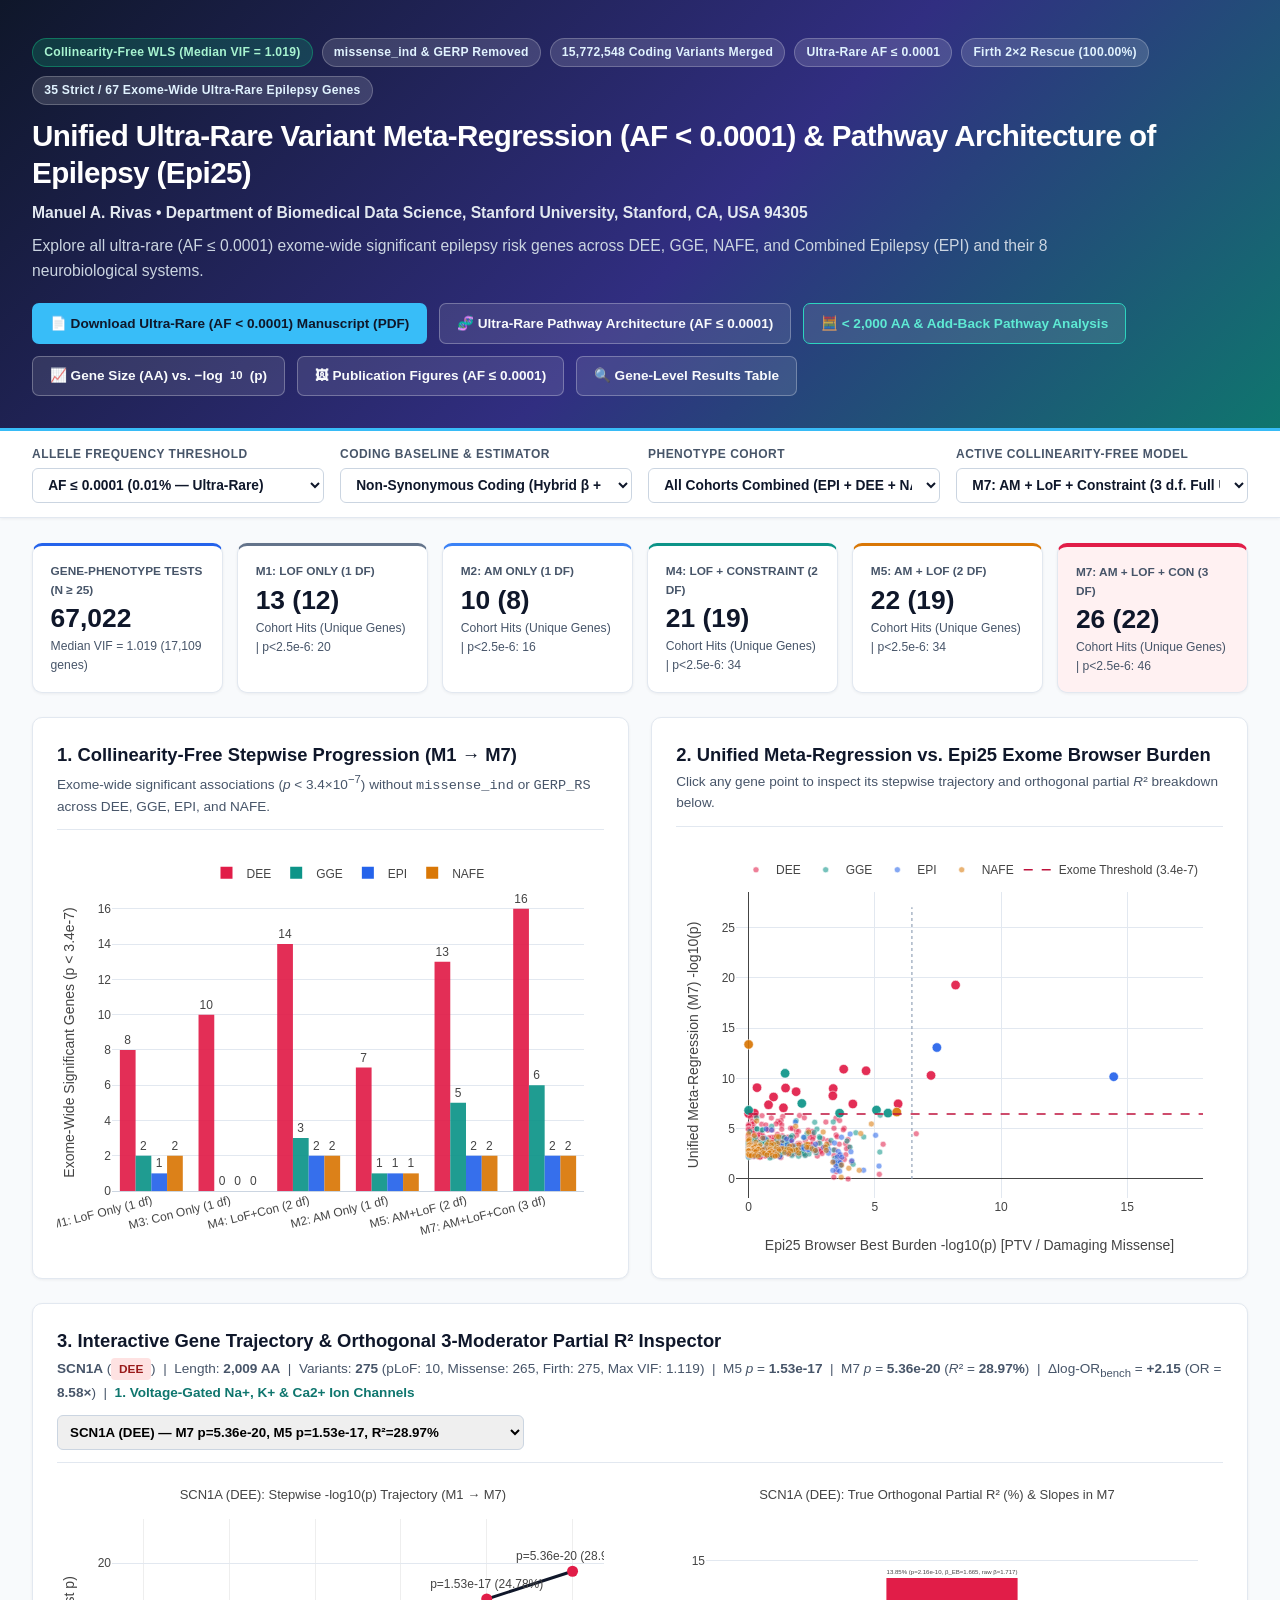
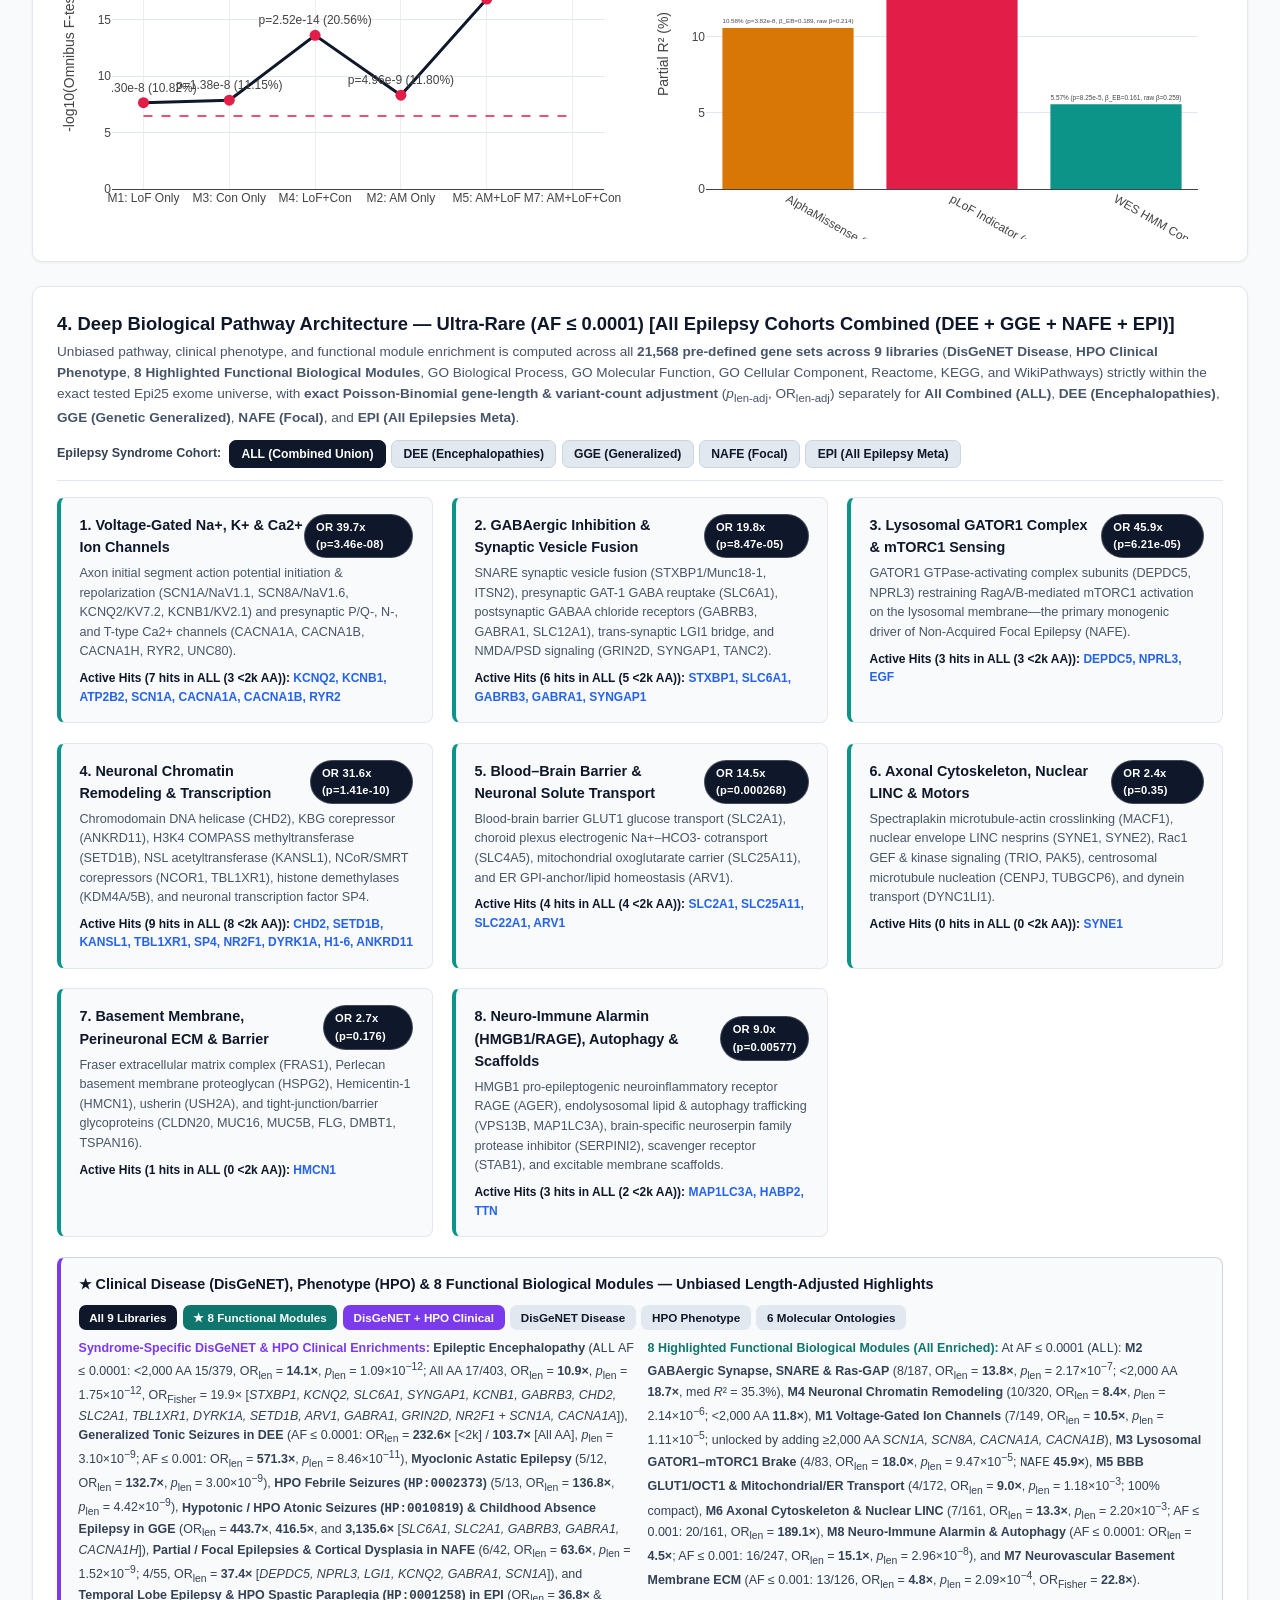
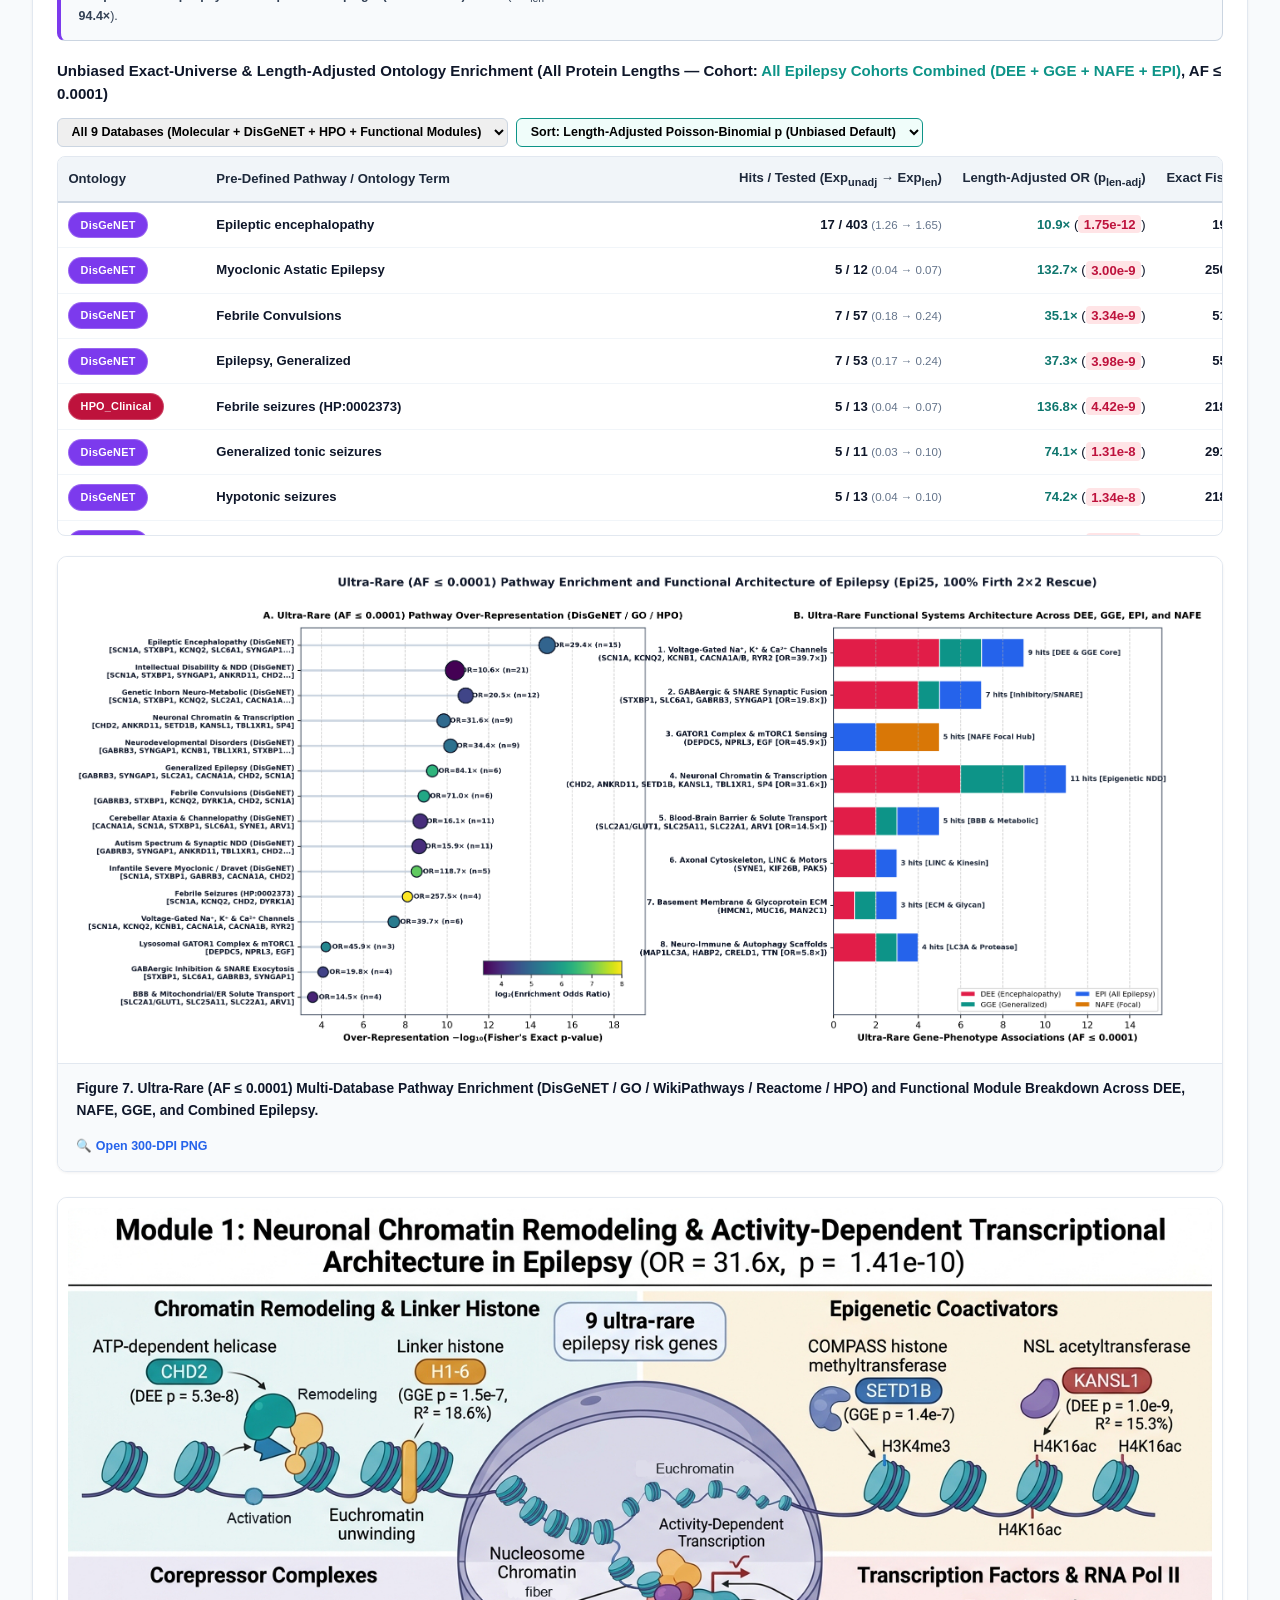
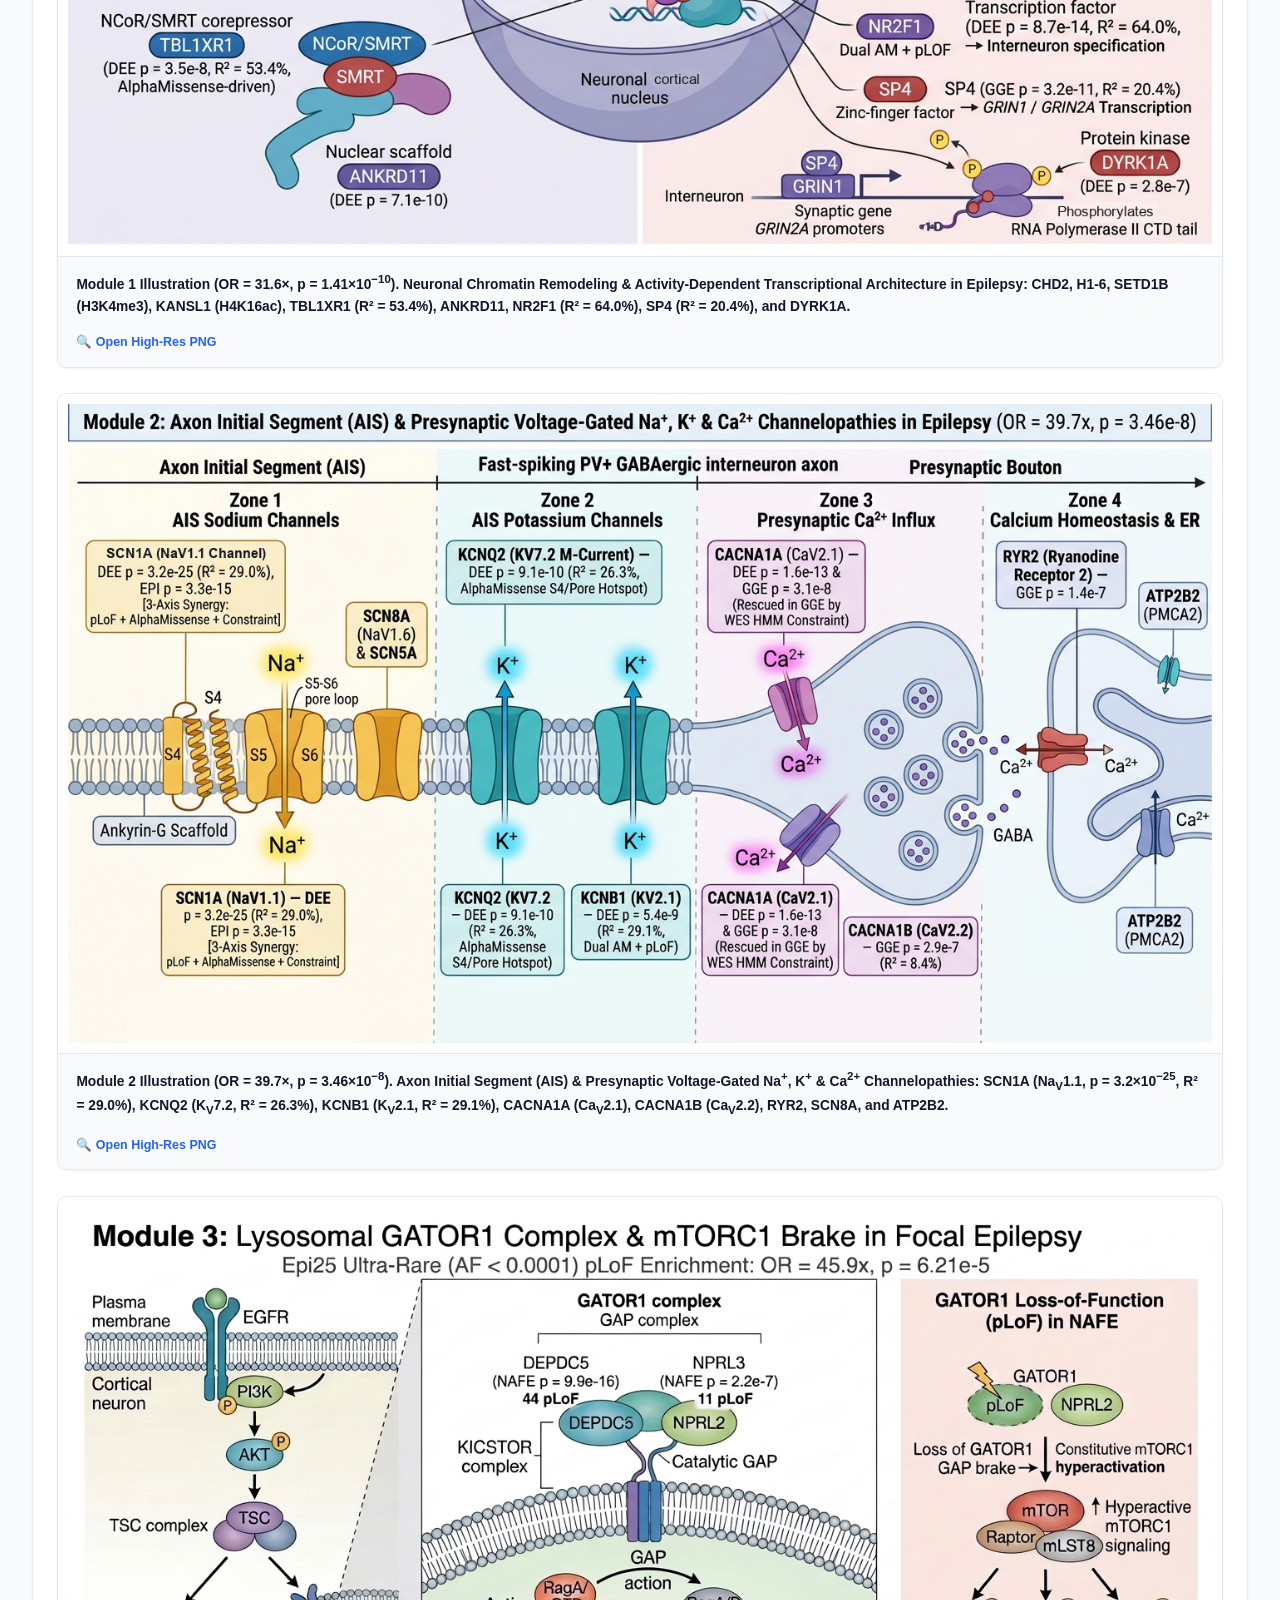
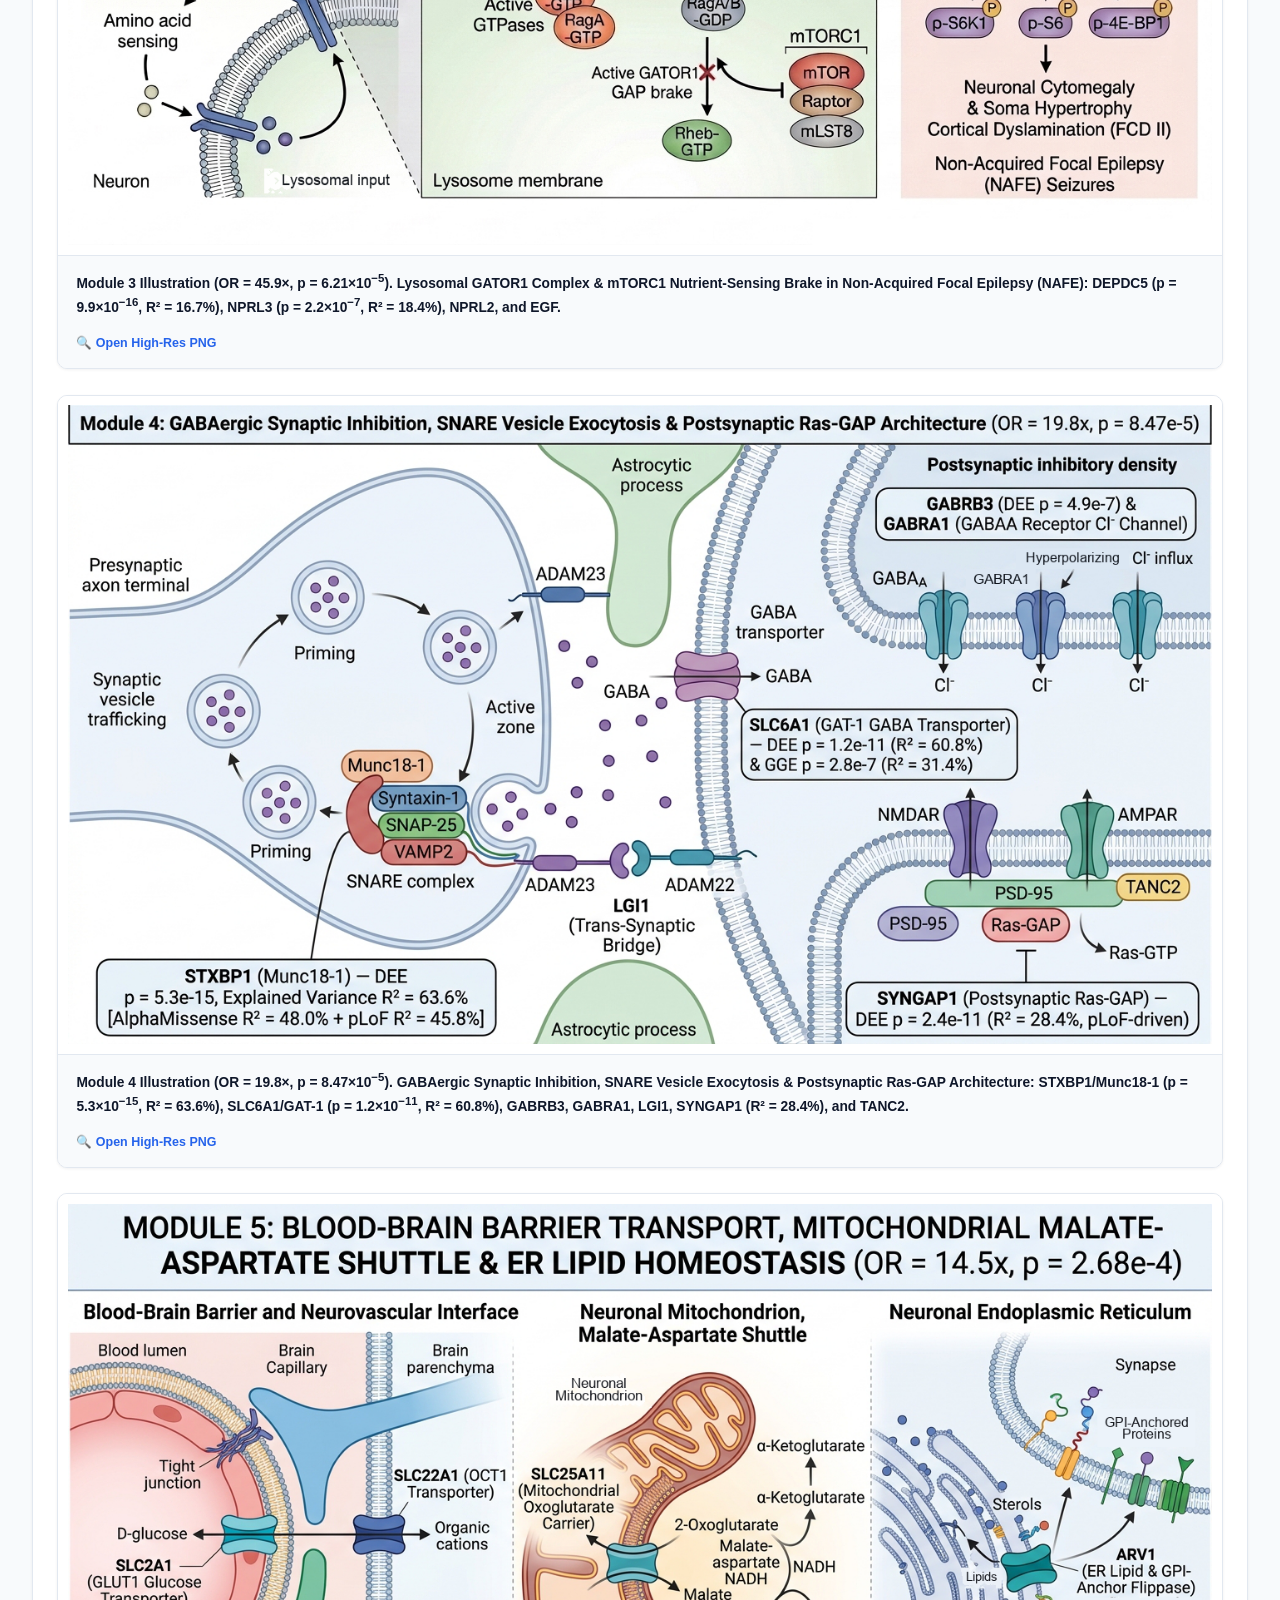
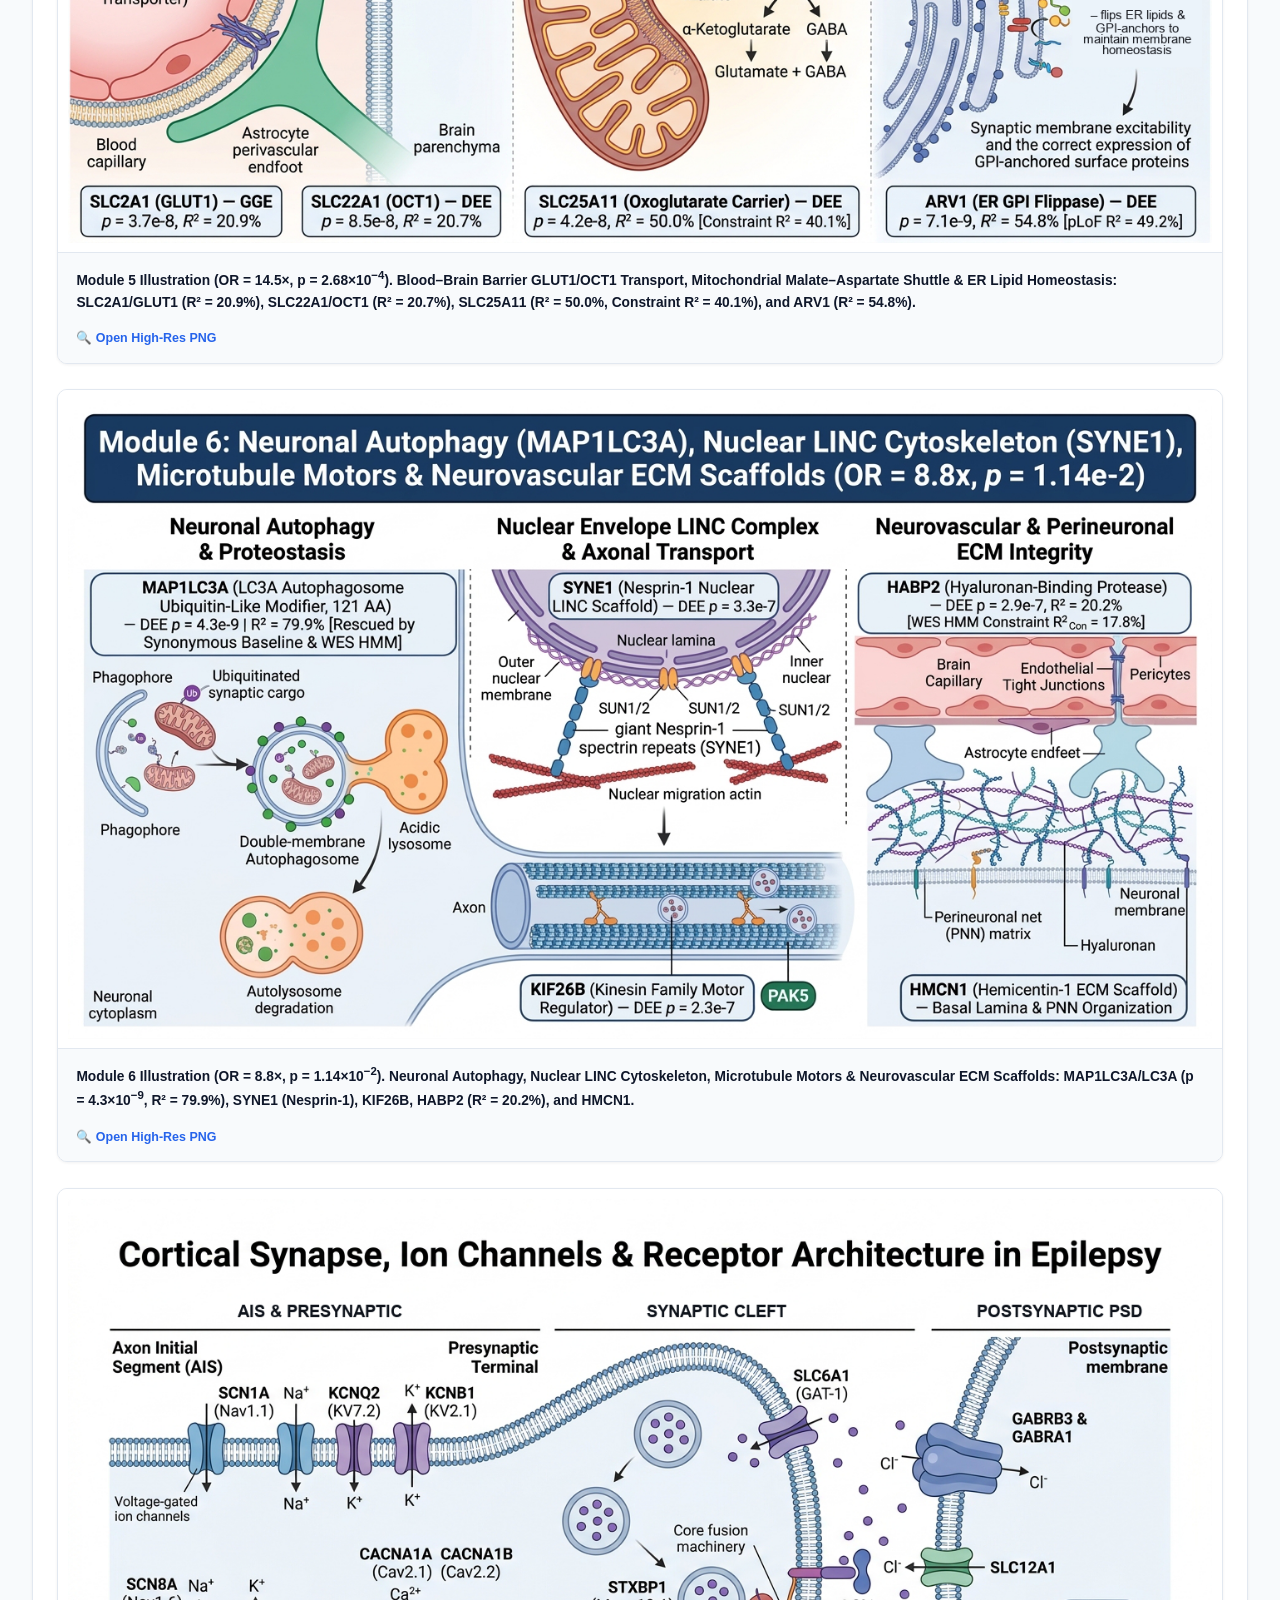
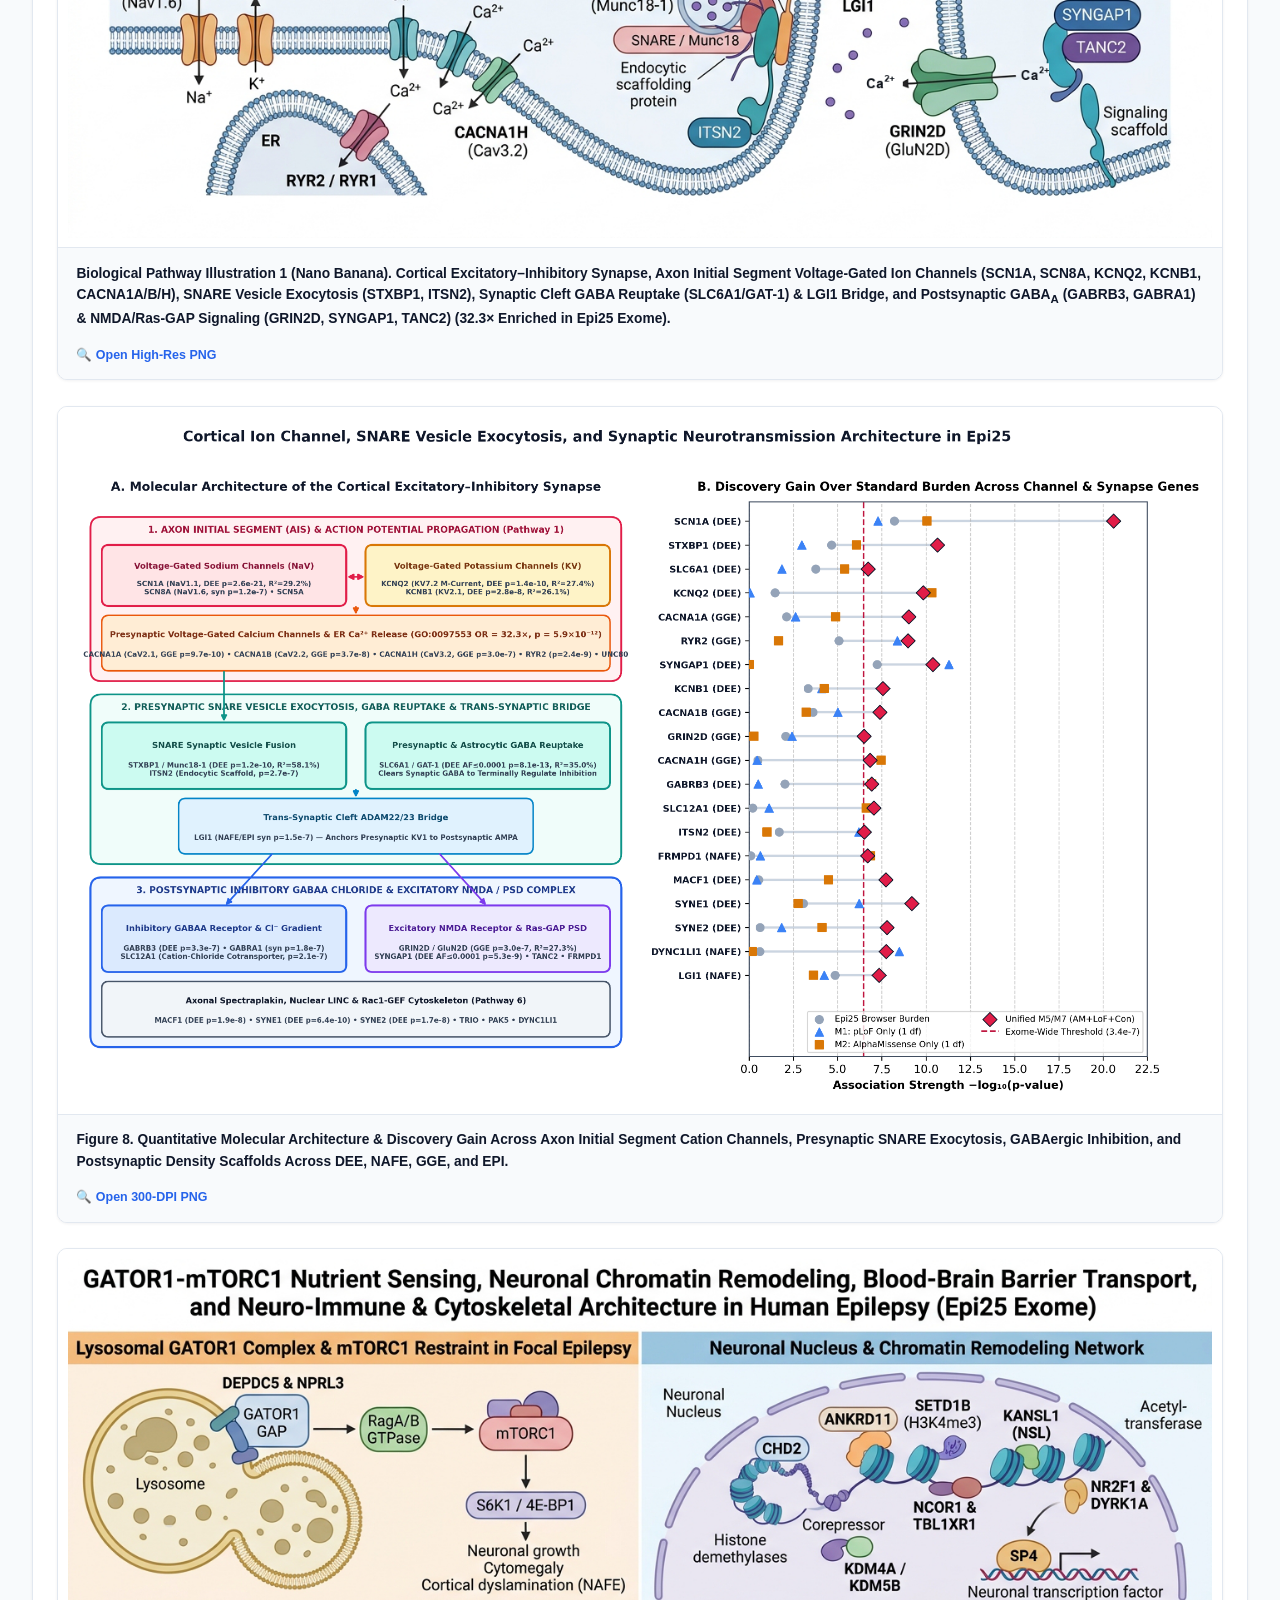
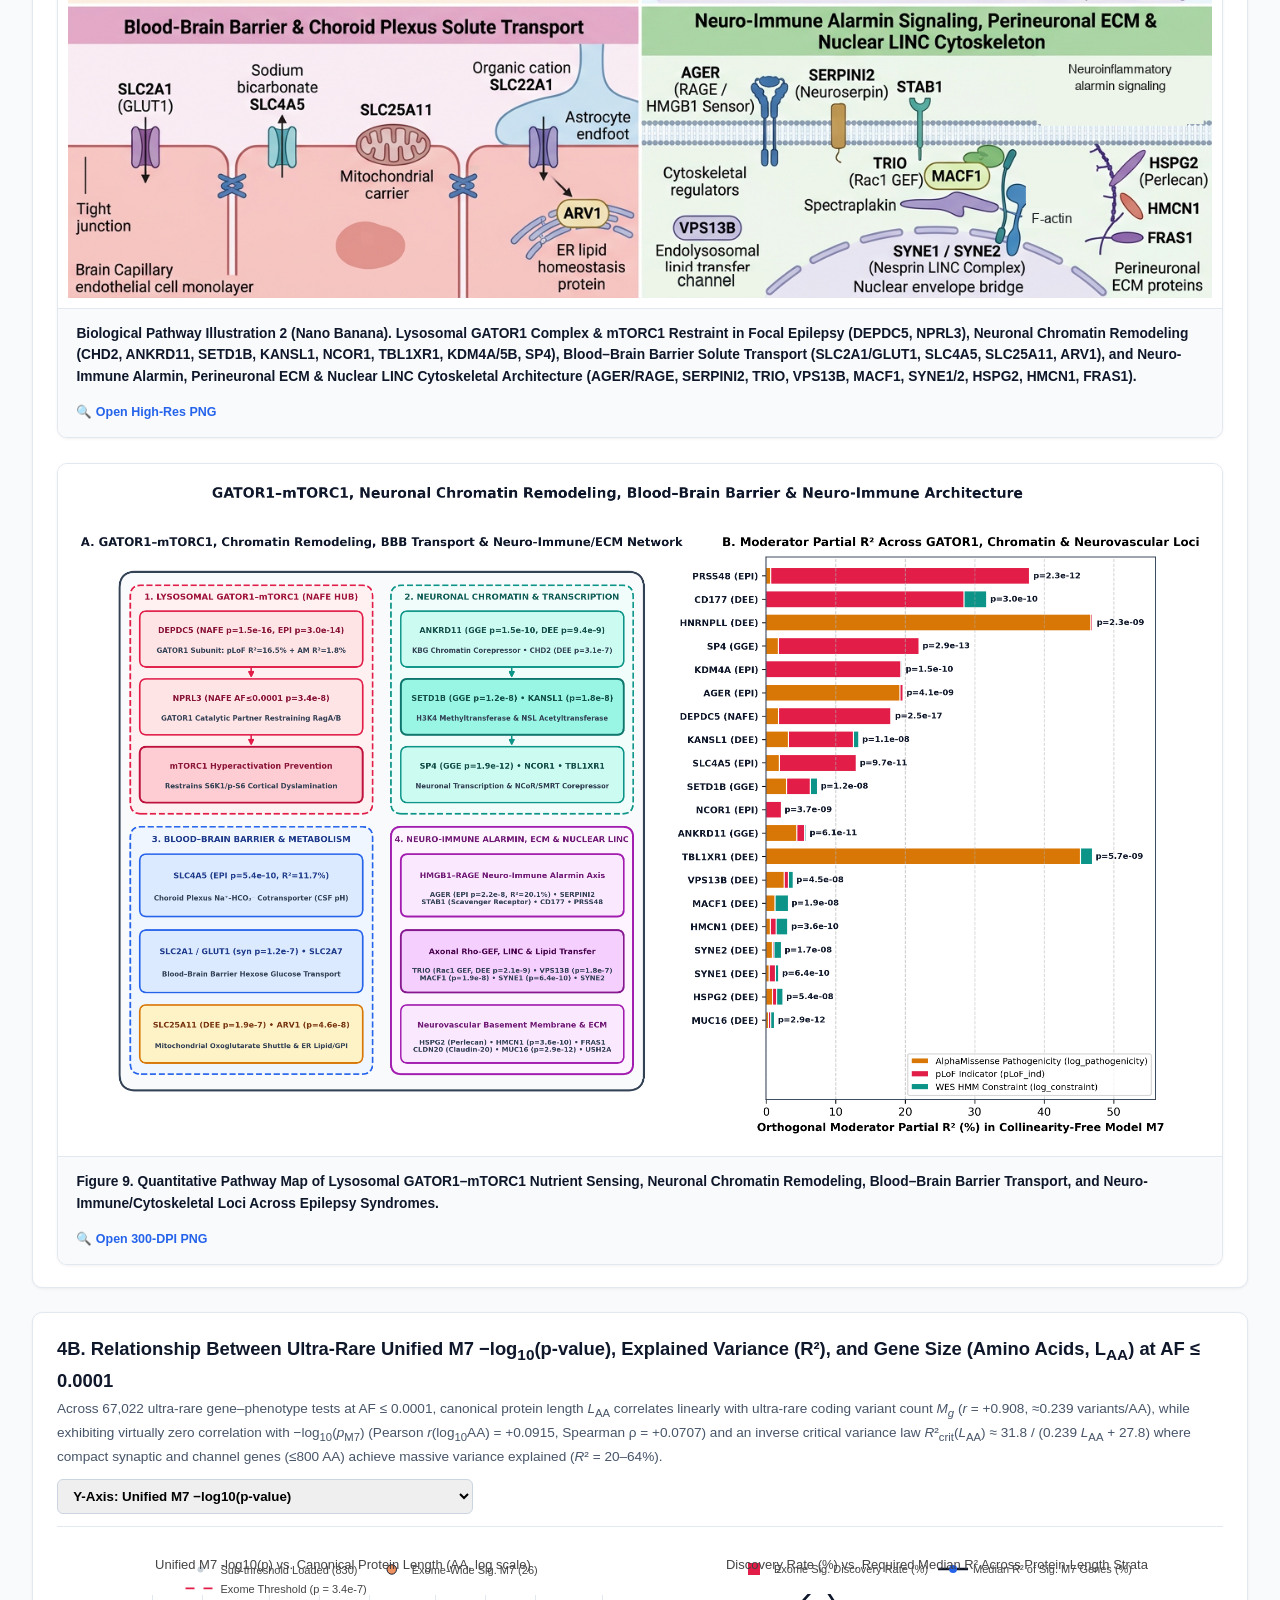
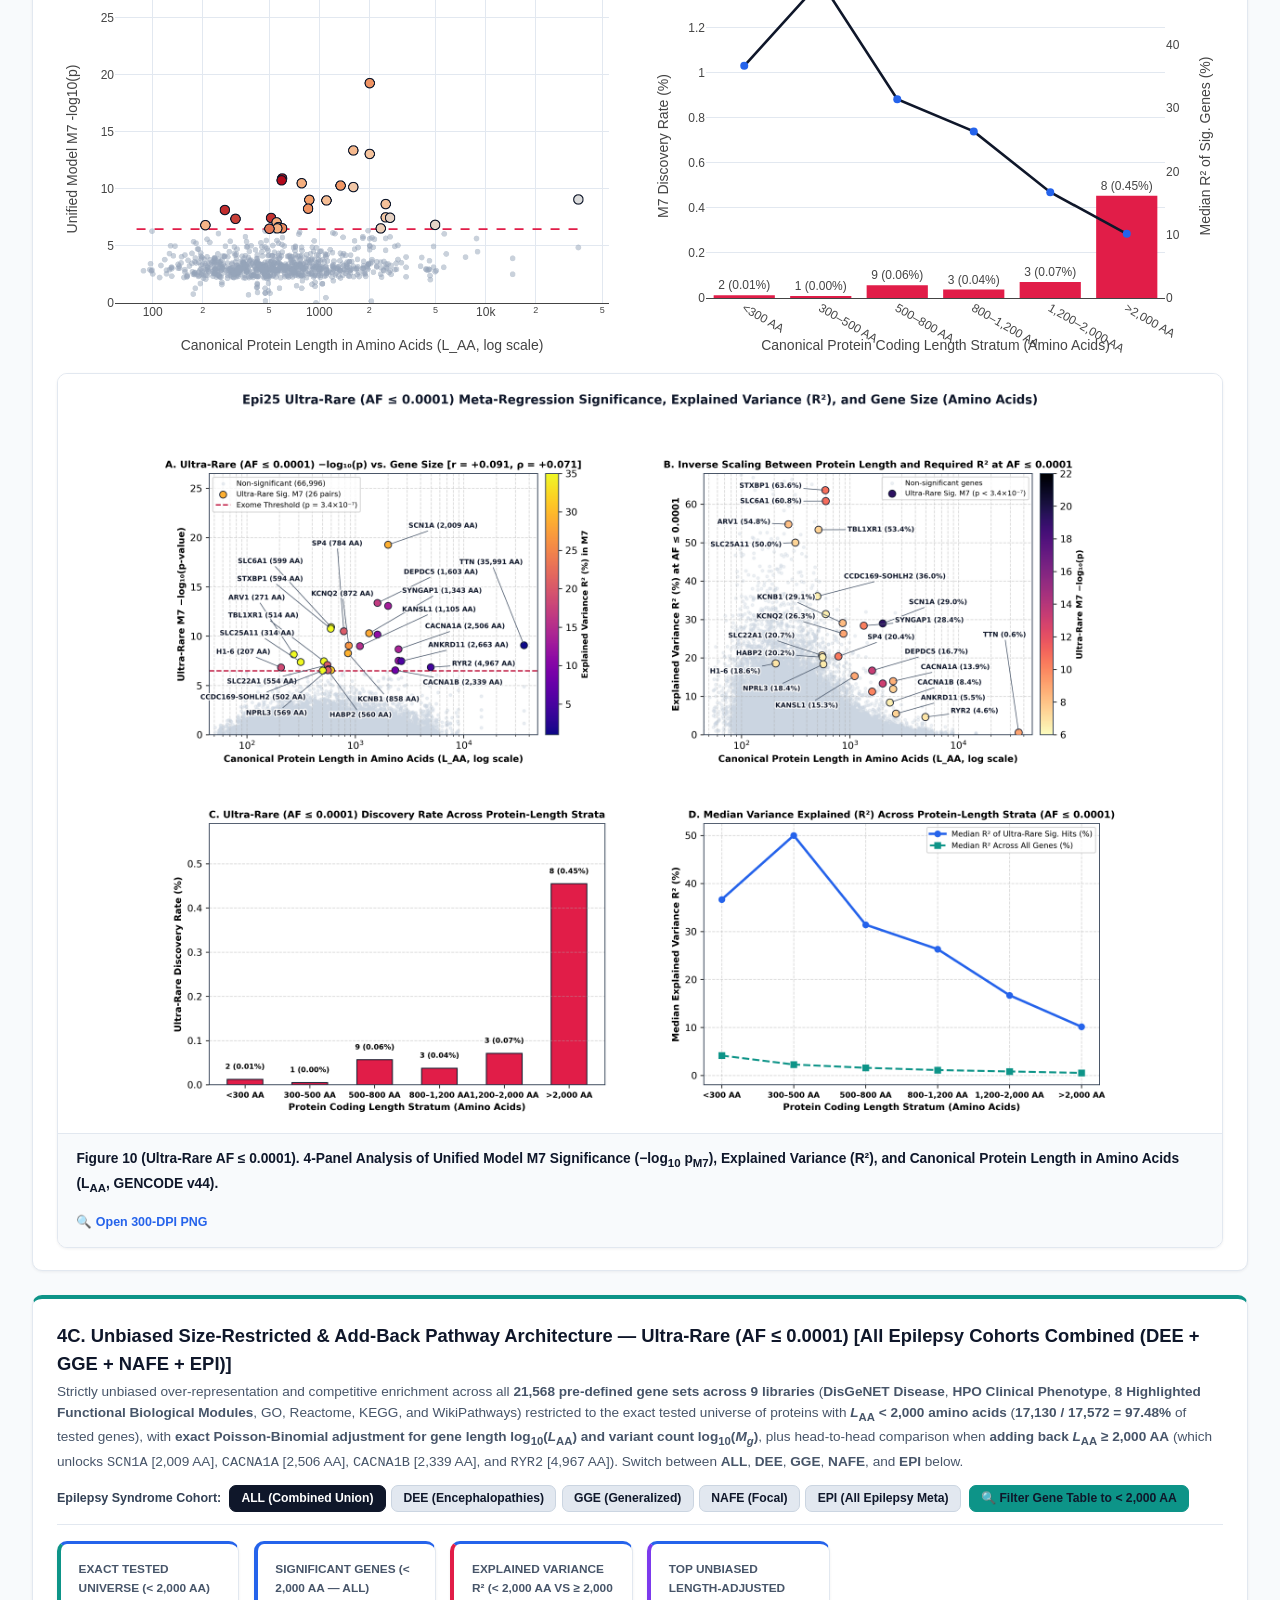
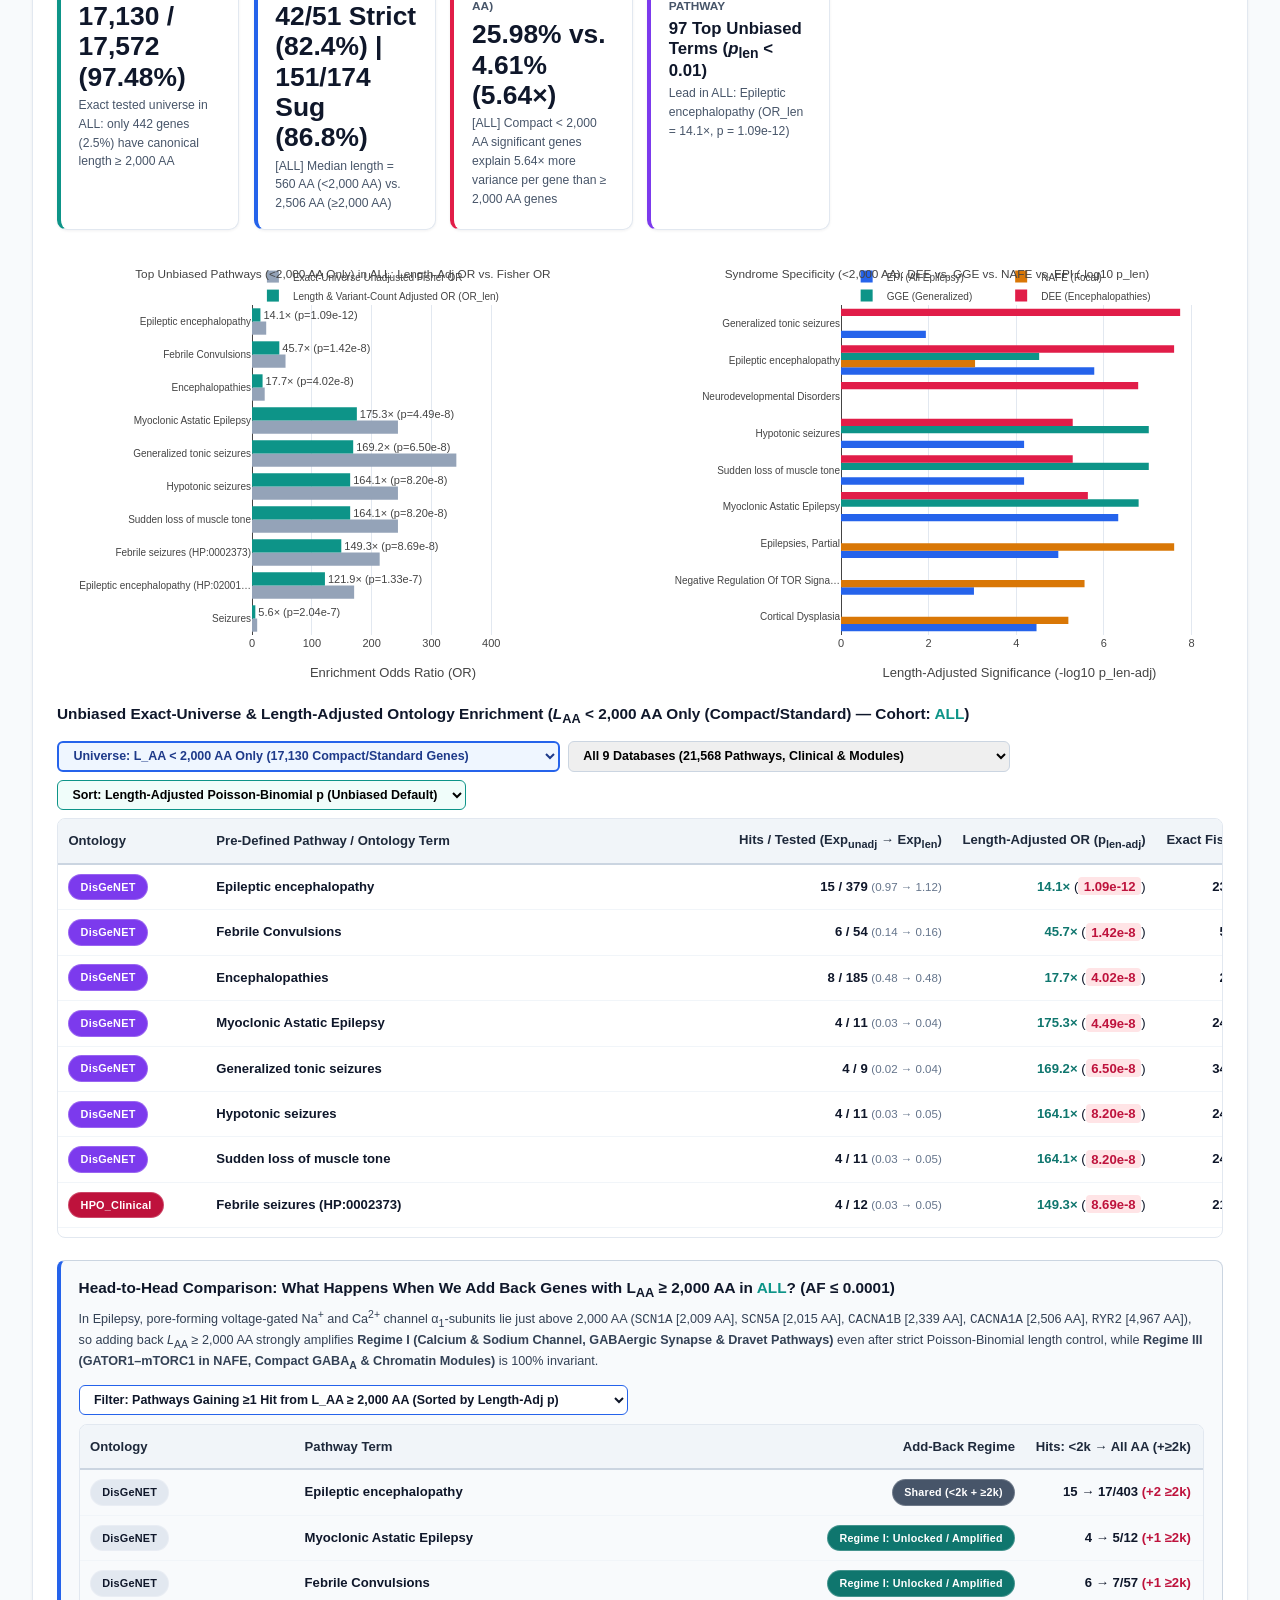
==== index.html @ 4db1e7d8 "Add DisGeNET, HPO & Functional Module highlight banner and quick filter pills" ====
<!DOCTYPE html>
<html lang="en">
<head>
  <meta charset="UTF-8" />
  <meta name="viewport" content="width=device-width, initial-scale=1.0" />
  <title>Unified Rare-Variant Meta-Regression &amp; Pathway Architecture of Epilepsy (Epi25)</title>
  <link rel="stylesheet" href="styles.css?v=20261028d" />
  <script src="https://cdn.plot.ly/plotly-2.32.0.min.js"></script>
</head>
<body>

  <!-- HERO HEADER -->
  <header class="hero-header">
    <div class="container">
      <div class="badge-row">
        <span class="badge highlight">Collinearity-Free WLS (Median VIF = 1.019)</span>
        <span class="badge">missense_ind &amp; GERP Removed</span>
        <span class="badge">15,772,548 Coding Variants Merged</span>
        <span class="badge">Ultra-Rare AF &le; 0.0001</span>
        <span class="badge">Firth 2&times;2 Rescue (100.00%)</span>
        <span class="badge">35 Strict / 67 Exome-Wide Ultra-Rare Epilepsy Genes</span>
      </div>
      <h1 class="hero-title">
        Unified Ultra-Rare Variant Meta-Regression (AF &lt; 0.0001) &amp; Pathway Architecture of Epilepsy (Epi25)
      </h1>
      <p style="font-size: 0.98rem; font-weight: 600; color: #e2e8f0; margin-bottom: 0.55rem;">
        <strong>Manuel A. Rivas</strong> &bull; Department of Biomedical Data Science, Stanford University, Stanford, CA, USA 94305
      </p>
      <p class="hero-subtitle">
        Explore all ultra-rare (AF &le; 0.0001) exome-wide significant epilepsy risk genes across DEE, GGE, NAFE, and Combined Epilepsy (EPI) and their 8 neurobiological systems.
      </p>
      <div class="hero-actions">
        <a href="epi25_af0001_ultrarare_metaregression_report.pdf?v=20261028d" target="_blank" class="btn btn-primary">
          &#128196; Download Ultra-Rare (AF &lt; 0.0001) Manuscript (PDF)
        </a>
        <a href="#section-pathways" class="btn btn-outline">
          &#129516; Ultra-Rare Pathway Architecture (AF &le; 0.0001)
        </a>
        <a href="#section-lt2000aa" class="btn btn-outline" style="border-color: #2dd4bf; color: #5eead4;">
          &#129518; &lt; 2,000 AA &amp; Add-Back Pathway Analysis
        </a>
        <a href="#section-gene-size" class="btn btn-outline">
          &#128200; Gene Size (AA) vs. &minus;log<sub>10</sub>(p)
        </a>
        <a href="#section-figures" class="btn btn-outline">
          &#128444; Publication Figures (AF &le; 0.0001)
        </a>
        <a href="#section-gene-table" class="btn btn-outline">
          &#128269; Gene-Level Results Table
        </a>
      </div>
    </div>
  </header>

  <!-- STICKY GLOBAL CONTROLS -->
  <nav class="control-bar">
    <div class="container">
      <div class="control-grid">
        <div class="control-group">
          <label for="ctrl-af">Allele Frequency Threshold</label>
          <select id="ctrl-af">
            <option value="af0001" selected>AF &le; 0.0001 (0.01% — Ultra-Rare)</option>
            <option value="af001">AF &le; 0.001 (0.1% — Rare Coding)</option>
          </select>
        </div>
        <div class="control-group">
          <label for="ctrl-spec">Coding Baseline &amp; Estimator</label>
          <select id="ctrl-spec">
            <option value="hybrid_nonsyn" selected>Non-Synonymous Coding (Hybrid &beta; + Firth 2&times;2)</option>
            <option value="hybrid_synbase">Synonymous-Referenced Coding (Hybrid &beta; + Firth 2&times;2)</option>
            <option value="firth_nonsyn">Pure Firth 2&times;2 Sensitivity (100% Firth Odds Ratios)</option>
          </select>
        </div>
        <div class="control-group">
          <label for="ctrl-group">Phenotype Cohort</label>
          <select id="ctrl-group">
            <option value="ALL" selected>All Cohorts Combined (EPI + DEE + NAFE + GGE)</option>
            <option value="DEE">DEE — Developmental &amp; Epileptic Encephalopathies (1,938 cases)</option>
            <option value="GGE">GGE — Genetic Generalized Epilepsy (5,499 cases)</option>
            <option value="NAFE">NAFE — Non-Acquired Focal Epilepsy (9,219 cases)</option>
            <option value="EPI">EPI — All Epilepsies Combined (20,979 cases)</option>
          </select>
        </div>
        <div class="control-group">
          <label for="ctrl-model">Active Collinearity-Free Model</label>
          <select id="ctrl-model">
            <option value="M7" selected>M7: AM + LoF + Constraint (3 d.f. Full Unified)</option>
            <option value="M5">M5: AM + LoF (2 d.f. Pathogenicity + LoF)</option>
            <option value="M2">M2: AlphaMissense Only (1 d.f.)</option>
            <option value="M4">M4: LoF + Constraint (2 d.f.)</option>
            <option value="M1">M1: LoF Only (1 d.f.)</option>
            <option value="M3">M3: WES HMM Constraint Only (1 d.f.)</option>
          </select>
        </div>
      </div>
    </div>
  </nav>

  <!-- MAIN CONTENT -->
  <main class="main-content container">

    <!-- LIVE KPI STRIP -->
    <section class="kpi-grid">
      <div class="kpi-card">
        <div class="kpi-label">Gene-Phenotype Tests (N &ge; 25)</div>
        <div class="kpi-value" id="kpi-tests-val">67,022</div>
        <div class="kpi-sub" id="kpi-tests-sub">Median VIF = 1.019 (17,410 genes)</div>
      </div>
      <div class="kpi-card m1" id="kpi-card-M1">
        <div class="kpi-label">M1: LoF Only (1 df)</div>
        <div class="kpi-value" id="kpi-val-M1">13 (12)</div>
        <div class="kpi-sub" id="kpi-sub-M1">p &lt; 3.4e-7</div>
      </div>
      <div class="kpi-card m2" id="kpi-card-M2">
        <div class="kpi-label">M2: AM Only (1 df)</div>
        <div class="kpi-value" id="kpi-val-M2">10 (8)</div>
        <div class="kpi-sub" id="kpi-sub-M2">p &lt; 3.4e-7</div>
      </div>
      <div class="kpi-card m3" id="kpi-card-M4">
        <div class="kpi-label">M4: LoF + Constraint (2 df)</div>
        <div class="kpi-value" id="kpi-val-M4">21 (19)</div>
        <div class="kpi-sub" id="kpi-sub-M4">p &lt; 3.4e-7</div>
      </div>
      <div class="kpi-card m4" id="kpi-card-M5">
        <div class="kpi-label">M5: AM + LoF (2 df)</div>
        <div class="kpi-value" id="kpi-val-M5">22 (19)</div>
        <div class="kpi-sub" id="kpi-sub-M5">p &lt; 3.4e-7</div>
      </div>
      <div class="kpi-card m5 active-model" id="kpi-card-M7">
        <div class="kpi-label">M7: AM + LoF + Con (3 df)</div>
        <div class="kpi-value" id="kpi-val-M7">26 (22)</div>
        <div class="kpi-sub" id="kpi-sub-M7">p &lt; 3.4e-7</div>
      </div>
    </section>

    <!-- ROW 1: PROGRESSION CHART & UNIFIED VS BROWSER SCATTER -->
    <div class="chart-row-2col">
      <div class="section-card" style="margin-bottom: 0;">
        <div class="section-header">
          <div>
            <h2 class="section-title">1. Collinearity-Free Stepwise Progression (M1 &rarr; M7)</h2>
            <p class="section-desc">Exome-wide significant associations (<em>p</em> &lt; 3.4&times;10<sup>&minus;7</sup>) without <code>missense_ind</code> or <code>GERP_RS</code> across DEE, GGE, EPI, and NAFE.</p>
          </div>
        </div>
        <div id="plot-progression" class="plot-box"></div>
      </div>

      <div class="section-card" style="margin-bottom: 0;">
        <div class="section-header">
          <div>
            <h2 class="section-title">2. Unified Meta-Regression vs. Epi25 Exome Browser Burden</h2>
            <p class="section-desc">Click any gene point to inspect its stepwise trajectory and orthogonal partial <em>R</em>&sup2; breakdown below.</p>
          </div>
        </div>
        <div id="plot-vs-browser" class="plot-box"></div>
      </div>
    </div>

    <!-- ROW 2: GENE TRAJECTORY & ORTHOGONAL PARTIAL R2 INSPECTOR -->
    <section class="section-card">
      <div class="section-header">
        <div>
          <h2 class="section-title">3. Interactive Gene Trajectory &amp; Orthogonal 3-Moderator Partial R&sup2; Inspector</h2>
          <p class="section-desc" id="inspector-gene-summary">Select any gene from the dropdown or click a row in the table below.</p>
        </div>
        <div style="min-width: 360px;">
          <select id="select-inspector-gene" style="width: 100%; padding: 0.5rem; border-radius: 6px; border: 1px solid #cbd5e1; font-weight: 600;"></select>
        </div>
      </div>
      <div class="chart-row-2col" style="margin-bottom: 0;">
        <div id="plot-gene-trajectory" class="plot-box" style="height: 360px;"></div>
        <div id="plot-gene-partial-r2" class="plot-box" style="height: 360px;"></div>
      </div>
    </section>

    <!-- ROW 3: DEEP BIOLOGICAL PATHWAY EXPLORER -->
    <section class="section-card" id="section-pathways">
      <div class="section-header">
        <div>
          <h2 class="section-title" id="pathway-section-title">4. Deep Biological Pathway Architecture — Ultra-Rare Coding Variants (AF &le; 0.0001)</h2>
          <p class="section-desc">
            Unbiased pathway, clinical phenotype, and functional module enrichment is computed across all <strong>21,568 pre-defined gene sets across 9 libraries</strong> (<strong>DisGeNET Disease</strong>, <strong>HPO Clinical Phenotype</strong>, <strong>8 Highlighted Functional Biological Modules</strong>, GO Biological Process, GO Molecular Function, GO Cellular Component, Reactome, KEGG, and WikiPathways) strictly within the exact tested Epi25 exome universe, with <strong>exact Poisson-Binomial gene-length &amp; variant-count adjustment</strong> (<em>p</em><sub>len-adj</sub>, OR<sub>len-adj</sub>) separately for <strong>All Combined (ALL)</strong>, <strong>DEE (Encephalopathies)</strong>, <strong>GGE (Genetic Generalized)</strong>, <strong>NAFE (Focal)</strong>, and <strong>EPI (All Epilepsies Meta)</strong>.
          </p>
        </div>
        <div style="display: flex; gap: 0.5rem; flex-wrap: wrap; align-items: center;">
          <span style="font-size: 0.78rem; font-weight: 700; color: #334155;">Epilepsy Syndrome Cohort:</span>
          <div class="cohort-btn-group" data-sync="enr-cohort" style="display: inline-flex; gap: 0.35rem; flex-wrap: wrap;">
            <button type="button" class="btn enr-cohort-btn" data-cohort="ALL" style="padding: 0.36rem 0.7rem; font-size: 0.76rem; background: #0f172a; color: #fff;">ALL (Combined Union)</button>
            <button type="button" class="btn enr-cohort-btn" data-cohort="DEE" style="padding: 0.36rem 0.7rem; font-size: 0.76rem; background: #e2e8f0; color: #0f172a;">DEE (Encephalopathies)</button>
            <button type="button" class="btn enr-cohort-btn" data-cohort="GGE" style="padding: 0.36rem 0.7rem; font-size: 0.76rem; background: #e2e8f0; color: #0f172a;">GGE (Generalized)</button>
            <button type="button" class="btn enr-cohort-btn" data-cohort="NAFE" style="padding: 0.36rem 0.7rem; font-size: 0.76rem; background: #e2e8f0; color: #0f172a;">NAFE (Focal)</button>
            <button type="button" class="btn enr-cohort-btn" data-cohort="EPI" style="padding: 0.36rem 0.7rem; font-size: 0.76rem; background: #e2e8f0; color: #0f172a;">EPI (All Epilepsy Meta)</button>
          </div>
        </div>
      </div>
      <div class="methods-grid" id="pathway-cards-grid" style="margin-bottom: 1.25rem;"></div>

      <!-- CLINICAL DISGENET, HPO & 8 FUNCTIONAL MODULES HIGHLIGHT BANNER + QUICK FILTER PILLS -->
      <div style="margin-bottom: 1.1rem; background: #f8fafc; border: 1px solid #cbd5e1; border-left: 4px solid #7c3aed; border-radius: 8px; padding: 0.9rem 1.1rem;">
        <div style="display: flex; justify-content: space-between; align-items: center; gap: 0.65rem; flex-wrap: wrap; margin-bottom: 0.55rem;">
          <h4 style="margin: 0; font-size: 0.9rem; font-weight: 700; color: #0f172a;">
            &#9733; Clinical Disease (DisGeNET), Phenotype (HPO) &amp; 8 Functional Biological Modules — Unbiased Length-Adjusted Highlights
          </h4>
          <div style="display: inline-flex; gap: 0.35rem; flex-wrap: wrap;">
            <button type="button" class="btn lib-quick-btn" data-lib-quick="ALL" style="padding: 0.28rem 0.6rem; font-size: 0.73rem; background: #0f172a; color: #fff;">All 9 Libraries</button>
            <button type="button" class="btn lib-quick-btn" data-lib-quick="Functional_Biological_Modules" style="padding: 0.28rem 0.6rem; font-size: 0.73rem; background: #0f766e; color: #fff;">&#9733; 8 Functional Modules</button>
            <button type="button" class="btn lib-quick-btn" data-lib-quick="CLINICAL_DISGENET_HPO" style="padding: 0.28rem 0.6rem; font-size: 0.73rem; background: #7c3aed; color: #fff;">DisGeNET + HPO Clinical</button>
            <button type="button" class="btn lib-quick-btn" data-lib-quick="DisGeNET" style="padding: 0.28rem 0.6rem; font-size: 0.73rem; background: #e2e8f0; color: #0f172a;">DisGeNET Disease</button>
            <button type="button" class="btn lib-quick-btn" data-lib-quick="Human_Phenotype_Ontology" style="padding: 0.28rem 0.6rem; font-size: 0.73rem; background: #e2e8f0; color: #0f172a;">HPO Phenotype</button>
            <button type="button" class="btn lib-quick-btn" data-lib-quick="ALL_MOLECULAR" style="padding: 0.28rem 0.6rem; font-size: 0.73rem; background: #e2e8f0; color: #0f172a;">6 Molecular Ontologies</button>
          </div>
        </div>
        <div style="font-size: 0.78rem; color: #334155; line-height: 1.5; display: grid; grid-template-columns: repeat(auto-fit, minmax(310px, 1fr)); gap: 0.75rem;">
          <div>
            <strong style="color: #7c3aed;">Syndrome-Specific DisGeNET &amp; HPO Clinical Enrichments:</strong>
            <strong>Epileptic Encephalopathy</strong> (<code>ALL</code> AF &le; 0.0001: &lt;2,000 AA 15/379, OR<sub>len</sub> = <strong>14.1&times;</strong>, <em>p</em><sub>len</sub> = 1.09&times;10<sup>&minus;12</sup>; All AA 17/403, OR<sub>len</sub> = <strong>10.9&times;</strong>, <em>p</em><sub>len</sub> = 1.75&times;10<sup>&minus;12</sup>, OR<sub>Fisher</sub> = 19.9&times; [<em>STXBP1, KCNQ2, SLC6A1, SYNGAP1, KCNB1, GABRB3, CHD2, SLC2A1, TBL1XR1, DYRK1A, SETD1B, ARV1, GABRA1, GRIN2D, NR2F1 + SCN1A, CACNA1A</em>]),
            <strong>Generalized Tonic Seizures in DEE</strong> (AF &le; 0.0001: OR<sub>len</sub> = <strong>232.6&times;</strong> [&lt;2k] / <strong>103.7&times;</strong> [All AA], <em>p</em><sub>len</sub> = 3.10&times;10<sup>&minus;9</sup>; AF &le; 0.001: OR<sub>len</sub> = <strong>571.3&times;</strong>, <em>p</em><sub>len</sub> = 8.46&times;10<sup>&minus;11</sup>),
            <strong>Myoclonic Astatic Epilepsy</strong> (5/12, OR<sub>len</sub> = <strong>132.7&times;</strong>, <em>p</em><sub>len</sub> = 3.00&times;10<sup>&minus;9</sup>),
            <strong>HPO Febrile Seizures (<code>HP:0002373</code>)</strong> (5/13, OR<sub>len</sub> = <strong>136.8&times;</strong>, <em>p</em><sub>len</sub> = 4.42&times;10<sup>&minus;9</sup>),
            <strong>Hypotonic / HPO Atonic Seizures (<code>HP:0010819</code>) &amp; Childhood Absence Epilepsy in GGE</strong> (OR<sub>len</sub> = <strong>443.7&times;</strong>, <strong>416.5&times;</strong>, and <strong>3,135.6&times;</strong> [<em>SLC6A1, SLC2A1, GABRB3, GABRA1, CACNA1H</em>]),
            <strong>Partial / Focal Epilepsies &amp; Cortical Dysplasia in NAFE</strong> (6/42, OR<sub>len</sub> = <strong>63.6&times;</strong>, <em>p</em><sub>len</sub> = 1.52&times;10<sup>&minus;9</sup>; 4/55, OR<sub>len</sub> = <strong>37.4&times;</strong> [<em>DEPDC5, NPRL3, LGI1, KCNQ2, GABRA1, SCN1A</em>]), and
            <strong>Temporal Lobe Epilepsy &amp; HPO Spastic Paraplegia (<code>HP:0001258</code>) in EPI</strong> (OR<sub>len</sub> = <strong>36.8&times;</strong> &amp; <strong>94.4&times;</strong>).
          </div>
          <div>
            <strong style="color: #0f766e;">8 Highlighted Functional Biological Modules (All Enriched):</strong>
            At AF &le; 0.0001 (<code>ALL</code>):
            <strong>M2 GABAergic Synapse, SNARE &amp; Ras-GAP</strong> (8/187, OR<sub>len</sub> = <strong>13.8&times;</strong>, <em>p</em><sub>len</sub> = 2.17&times;10<sup>&minus;7</sup>; &lt;2,000 AA <strong>18.7&times;</strong>, med <em>R</em>&sup2; = 35.3%),
            <strong>M4 Neuronal Chromatin Remodeling</strong> (10/320, OR<sub>len</sub> = <strong>8.4&times;</strong>, <em>p</em><sub>len</sub> = 2.14&times;10<sup>&minus;6</sup>; &lt;2,000 AA <strong>11.8&times;</strong>),
            <strong>M1 Voltage-Gated Ion Channels</strong> (7/149, OR<sub>len</sub> = <strong>10.5&times;</strong>, <em>p</em><sub>len</sub> = 1.11&times;10<sup>&minus;5</sup>; unlocked by adding &ge;2,000 AA <em>SCN1A, SCN8A, CACNA1A, CACNA1B</em>),
            <strong>M3 Lysosomal GATOR1&ndash;mTORC1 Brake</strong> (4/83, OR<sub>len</sub> = <strong>18.0&times;</strong>, <em>p</em><sub>len</sub> = 9.47&times;10<sup>&minus;5</sup>; <code>NAFE</code> <strong>45.9&times;</strong>),
            <strong>M5 BBB GLUT1/OCT1 &amp; Mitochondrial/ER Transport</strong> (4/172, OR<sub>len</sub> = <strong>9.0&times;</strong>, <em>p</em><sub>len</sub> = 1.18&times;10<sup>&minus;3</sup>; 100% compact),
            <strong>M6 Axonal Cytoskeleton &amp; Nuclear LINC</strong> (7/161, OR<sub>len</sub> = <strong>13.3&times;</strong>, <em>p</em><sub>len</sub> = 2.20&times;10<sup>&minus;3</sup>; AF &le; 0.001: 20/161, OR<sub>len</sub> = <strong>189.1&times;</strong>),
            <strong>M8 Neuro-Immune Alarmin &amp; Autophagy</strong> (AF &le; 0.0001: OR<sub>len</sub> = <strong>4.5&times;</strong>; AF &le; 0.001: 16/247, OR<sub>len</sub> = <strong>15.1&times;</strong>, <em>p</em><sub>len</sub> = 2.96&times;10<sup>&minus;8</sup>), and
            <strong>M7 Neurovascular Basement Membrane ECM</strong> (AF &le; 0.001: 13/126, OR<sub>len</sub> = <strong>4.8&times;</strong>, <em>p</em><sub>len</sub> = 2.09&times;10<sup>&minus;4</sup>, OR<sub>Fisher</sub> = <strong>22.8&times;</strong>).
          </div>
        </div>
      </div>
      <div style="display: flex; justify-content: space-between; align-items: center; gap: 0.75rem; flex-wrap: wrap; margin-bottom: 0.6rem;">
        <h3 id="all-aa-unbiased-title" style="font-size: 0.94rem; font-weight: 700; color: #0f172a; margin: 0;">
          Unbiased Exact-Universe &amp; Length-Adjusted Ontology Enrichment (All Protein Lengths — Cohort: ALL)
        </h3>
        <div style="display: flex; gap: 0.5rem; flex-wrap: wrap;">
          <select id="select-allaa-lib" style="padding: 0.35rem 0.6rem; border-radius: 6px; border: 1px solid #cbd5e1; font-size: 0.78rem; font-weight: 600;">
            <option value="ALL" selected>All 9 Databases (Molecular + DisGeNET + HPO + Functional Modules)</option>
            <option value="Functional_Biological_Modules">&#9733; Highlighted Functional Biological Modules (8 Systems)</option>
            <option value="CLINICAL_DISGENET_HPO">Clinical Disease &amp; Phenotype Only (DisGeNET + HPO)</option>
            <option value="DisGeNET">DisGeNET Disease Gene Network</option>
            <option value="Human_Phenotype_Ontology">Human Phenotype Ontology (HPO Clinical)</option>
            <option value="ALL_MOLECULAR">All 6 Molecular Ontologies (GO / Reactome / KEGG / WikiPathways)</option>
            <option value="GO_Biological_Process_2023">GO Biological Process (2023)</option>
            <option value="GO_Molecular_Function_2023">GO Molecular Function (2023)</option>
            <option value="GO_Cellular_Component_2023">GO Cellular Component (2023)</option>
            <option value="Reactome_2022">Reactome Pathways (2022)</option>
            <option value="KEGG_2021_Human">KEGG Human Pathways (2021)</option>
            <option value="WikiPathway_2023_Human">WikiPathways Human (2023)</option>
          </select>
          <select id="select-allaa-sort" style="padding: 0.35rem 0.6rem; border-radius: 6px; border: 1px solid #0d9488; background: #f0fdfa; font-size: 0.78rem; font-weight: 700;">
            <option value="p_len_adj" selected>Sort: Length-Adjusted Poisson-Binomial p (Unbiased Default)</option>
            <option value="p_fisher">Sort: Exact Tested-Universe Fisher p</option>
            <option value="p_comp">Sort: Threshold-Free Competitive Z-Score p</option>
          </select>
        </div>
      </div>
      <div class="table-wrapper" style="margin-bottom: 1.25rem; max-height: 380px;">
        <table class="results-table">
          <thead>
            <tr>
              <th>Ontology</th>
              <th>Pre-Defined Pathway / Ontology Term</th>
              <th>Hits / Tested (Exp<sub>unadj</sub> &rarr; Exp<sub>len</sub>)</th>
              <th>Length-Adjusted OR (p<sub>len-adj</sub>)</th>
              <th>Exact Fisher OR (p<sub>Fisher</sub>)</th>
              <th>Comp. Z (p<sub>comp</sub>)</th>
              <th>Med Hit R&sup2;</th>
              <th>Active Significant Epilepsy Genes (with Protein Length)</th>
            </tr>
          </thead>
          <tbody id="enrichr-table-body"></tbody>
        </table>
      </div>
      <div class="fig-grid" style="grid-template-columns: 1fr;">
        <div class="fig-card">
          <a id="link-fig7-pathway-1" href="assets/fig7_pathway_enrichment_network_af0001.png?v=20261028d" target="_blank">
            <img id="img-fig7-pathway" src="assets/fig7_pathway_enrichment_network_af0001.png?v=20261028d" alt="Figure 7: Ultra-Rare Pathway Enrichment and Functional Architecture of Epilepsy" />
          </a>
          <div class="fig-caption">
            <span><strong>Figure 7. Ultra-Rare (AF &le; 0.0001) Multi-Database Pathway Enrichment (DisGeNET / GO / WikiPathways / Reactome / HPO) and Functional Module Breakdown Across DEE, NAFE, GGE, and Combined Epilepsy.</strong></span>
            <a id="link-fig7-pathway-2" class="fig-open-link" href="assets/fig7_pathway_enrichment_network_af0001.png?v=20261028d" target="_blank">&#128269; Open 300-DPI PNG</a>
          </div>
        </div>
        <div class="fig-card">
          <a href="assets/fig_module1_chromatin_transcription_epilepsy.png?v=20261028d" target="_blank">
            <img src="assets/fig_module1_chromatin_transcription_epilepsy.png?v=20261028d" alt="Module 1: Neuronal Chromatin Remodeling and Activity-Dependent Transcription" />
          </a>
          <div class="fig-caption">
            <span><strong>Module 1 Illustration (OR = 31.6&times;, p = 1.41&times;10<sup>&minus;10</sup>). Neuronal Chromatin Remodeling &amp; Activity-Dependent Transcriptional Architecture in Epilepsy: CHD2, H1-6, SETD1B (H3K4me3), KANSL1 (H4K16ac), TBL1XR1 (R&sup2; = 53.4%), ANKRD11, NR2F1 (R&sup2; = 64.0%), SP4 (R&sup2; = 20.4%), and DYRK1A.</strong></span>
            <a class="fig-open-link" href="assets/fig_module1_chromatin_transcription_epilepsy.png?v=20261028d" target="_blank">&#128269; Open High-Res PNG</a>
          </div>
        </div>
        <div class="fig-card">
          <a href="assets/fig_module2_ion_channels_ais_epilepsy.png?v=20261028d" target="_blank">
            <img src="assets/fig_module2_ion_channels_ais_epilepsy.png?v=20261028d" alt="Module 2: Axon Initial Segment and Presynaptic Voltage-Gated Ion Channels" />
          </a>
          <div class="fig-caption">
            <span><strong>Module 2 Illustration (OR = 39.7&times;, p = 3.46&times;10<sup>&minus;8</sup>). Axon Initial Segment (AIS) &amp; Presynaptic Voltage-Gated Na<sup>+</sup>, K<sup>+</sup> &amp; Ca<sup>2+</sup> Channelopathies: SCN1A (Na<sub>V</sub>1.1, p = 3.2&times;10<sup>&minus;25</sup>, R&sup2; = 29.0%), KCNQ2 (K<sub>V</sub>7.2, R&sup2; = 26.3%), KCNB1 (K<sub>V</sub>2.1, R&sup2; = 29.1%), CACNA1A (Ca<sub>V</sub>2.1), CACNA1B (Ca<sub>V</sub>2.2), RYR2, SCN8A, and ATP2B2.</strong></span>
            <a class="fig-open-link" href="assets/fig_module2_ion_channels_ais_epilepsy.png?v=20261028d" target="_blank">&#128269; Open High-Res PNG</a>
          </div>
        </div>
        <div class="fig-card">
          <a href="assets/fig_module3_gator1_mtorc1_focal_epilepsy.png?v=20261028d" target="_blank">
            <img src="assets/fig_module3_gator1_mtorc1_focal_epilepsy.png?v=20261028d" alt="Module 3: Lysosomal GATOR1 Complex and mTORC1 Nutrient-Sensing Brake" />
          </a>
          <div class="fig-caption">
            <span><strong>Module 3 Illustration (OR = 45.9&times;, p = 6.21&times;10<sup>&minus;5</sup>). Lysosomal GATOR1 Complex &amp; mTORC1 Nutrient-Sensing Brake in Non-Acquired Focal Epilepsy (NAFE): DEPDC5 (p = 9.9&times;10<sup>&minus;16</sup>, R&sup2; = 16.7%), NPRL3 (p = 2.2&times;10<sup>&minus;7</sup>, R&sup2; = 18.4%), NPRL2, and EGF.</strong></span>
            <a class="fig-open-link" href="assets/fig_module3_gator1_mtorc1_focal_epilepsy.png?v=20261028d" target="_blank">&#128269; Open High-Res PNG</a>
          </div>
        </div>
        <div class="fig-card">
          <a href="assets/fig_module4_gaba_snare_synapse_epilepsy.png?v=20261028d" target="_blank">
            <img src="assets/fig_module4_gaba_snare_synapse_epilepsy.png?v=20261028d" alt="Module 4: GABAergic Synaptic Inhibition, SNARE Vesicle Exocytosis and Postsynaptic Ras-GAP" />
          </a>
          <div class="fig-caption">
            <span><strong>Module 4 Illustration (OR = 19.8&times;, p = 8.47&times;10<sup>&minus;5</sup>). GABAergic Synaptic Inhibition, SNARE Vesicle Exocytosis &amp; Postsynaptic Ras-GAP Architecture: STXBP1/Munc18-1 (p = 5.3&times;10<sup>&minus;15</sup>, R&sup2; = 63.6%), SLC6A1/GAT-1 (p = 1.2&times;10<sup>&minus;11</sup>, R&sup2; = 60.8%), GABRB3, GABRA1, LGI1, SYNGAP1 (R&sup2; = 28.4%), and TANC2.</strong></span>
            <a class="fig-open-link" href="assets/fig_module4_gaba_snare_synapse_epilepsy.png?v=20261028d" target="_blank">&#128269; Open High-Res PNG</a>
          </div>
        </div>
        <div class="fig-card">
          <a href="assets/fig_module5_bbb_mitochondria_er_transport_epilepsy.png?v=20261028d" target="_blank">
            <img src="assets/fig_module5_bbb_mitochondria_er_transport_epilepsy.png?v=20261028d" alt="Module 5: Blood-Brain Barrier GLUT1/OCT1 Transport, Mitochondrial Shuttle and ER Lipid Homeostasis" />
          </a>
          <div class="fig-caption">
            <span><strong>Module 5 Illustration (OR = 14.5&times;, p = 2.68&times;10<sup>&minus;4</sup>). Blood&ndash;Brain Barrier GLUT1/OCT1 Transport, Mitochondrial Malate&ndash;Aspartate Shuttle &amp; ER Lipid Homeostasis: SLC2A1/GLUT1 (R&sup2; = 20.9%), SLC22A1/OCT1 (R&sup2; = 20.7%), SLC25A11 (R&sup2; = 50.0%, Constraint R&sup2; = 40.1%), and ARV1 (R&sup2; = 54.8%).</strong></span>
            <a class="fig-open-link" href="assets/fig_module5_bbb_mitochondria_er_transport_epilepsy.png?v=20261028d" target="_blank">&#128269; Open High-Res PNG</a>
          </div>
        </div>
        <div class="fig-card">
          <a href="assets/fig_module6_autophagy_linc_ecm_epilepsy.png?v=20261028d" target="_blank">
            <img src="assets/fig_module6_autophagy_linc_ecm_epilepsy.png?v=20261028d" alt="Module 6: Neuronal Autophagy, Nuclear LINC Cytoskeleton, Microtubule Motors and Neurovascular ECM" />
          </a>
          <div class="fig-caption">
            <span><strong>Module 6 Illustration (OR = 8.8&times;, p = 1.14&times;10<sup>&minus;2</sup>). Neuronal Autophagy, Nuclear LINC Cytoskeleton, Microtubule Motors &amp; Neurovascular ECM Scaffolds: MAP1LC3A/LC3A (p = 4.3&times;10<sup>&minus;9</sup>, R&sup2; = 79.9%), SYNE1 (Nesprin-1), KIF26B, HABP2 (R&sup2; = 20.2%), and HMCN1.</strong></span>
            <a class="fig-open-link" href="assets/fig_module6_autophagy_linc_ecm_epilepsy.png?v=20261028d" target="_blank">&#128269; Open High-Res PNG</a>
          </div>
        </div>
        <div class="fig-card">
          <a href="assets/fig11_nanobanana_epilepsy_synapse_ion_channels.png?v=20261028d" target="_blank">
            <img src="assets/fig11_nanobanana_epilepsy_synapse_ion_channels.png?v=20261028d" alt="Nano Banana Biological Illustration: Cortical Excitatory-Inhibitory Synapse and Ion Channels" />
          </a>
          <div class="fig-caption">
            <span><strong>Biological Pathway Illustration 1 (Nano Banana). Cortical Excitatory&ndash;Inhibitory Synapse, Axon Initial Segment Voltage-Gated Ion Channels (SCN1A, SCN8A, KCNQ2, KCNB1, CACNA1A/B/H), SNARE Vesicle Exocytosis (STXBP1, ITSN2), Synaptic Cleft GABA Reuptake (SLC6A1/GAT-1) &amp; LGI1 Bridge, and Postsynaptic GABA<sub>A</sub> (GABRB3, GABRA1) &amp; NMDA/Ras-GAP Signaling (GRIN2D, SYNGAP1, TANC2) (32.3&times; Enriched in Epi25 Exome).</strong></span>
            <a class="fig-open-link" href="assets/fig11_nanobanana_epilepsy_synapse_ion_channels.png?v=20261028d" target="_blank">&#128269; Open High-Res PNG</a>
          </div>
        </div>
        <div class="fig-card">
          <a href="assets/fig8_ion_channel_synapse_schematic.png?v=20261028d" target="_blank">
            <img src="assets/fig8_ion_channel_synapse_schematic.png?v=20261028d" alt="Figure 8: Quantitative Cortical Synapse and Ion Channel Schematic" />
          </a>
          <div class="fig-caption">
            <span><strong>Figure 8. Quantitative Molecular Architecture &amp; Discovery Gain Across Axon Initial Segment Cation Channels, Presynaptic SNARE Exocytosis, GABAergic Inhibition, and Postsynaptic Density Scaffolds Across DEE, NAFE, GGE, and EPI.</strong></span>
            <a class="fig-open-link" href="assets/fig8_ion_channel_synapse_schematic.png?v=20261028d" target="_blank">&#128269; Open 300-DPI PNG</a>
          </div>
        </div>
        <div class="fig-card">
          <a href="assets/fig12_nanobanana_gator1_chromatin_neuroimmune_ibd.png?v=20261028d" target="_blank">
            <img src="assets/fig12_nanobanana_gator1_chromatin_neuroimmune_ibd.png?v=20261028d" alt="Nano Banana Biological Illustration: GATOR1-mTORC1, Chromatin Remodeling, and Neurovascular Architecture" />
          </a>
          <div class="fig-caption">
            <span><strong>Biological Pathway Illustration 2 (Nano Banana). Lysosomal GATOR1 Complex &amp; mTORC1 Restraint in Focal Epilepsy (DEPDC5, NPRL3), Neuronal Chromatin Remodeling (CHD2, ANKRD11, SETD1B, KANSL1, NCOR1, TBL1XR1, KDM4A/5B, SP4), Blood&ndash;Brain Barrier Solute Transport (SLC2A1/GLUT1, SLC4A5, SLC25A11, ARV1), and Neuro-Immune Alarmin, Perineuronal ECM &amp; Nuclear LINC Cytoskeletal Architecture (AGER/RAGE, SERPINI2, TRIO, VPS13B, MACF1, SYNE1/2, HSPG2, HMCN1, FRAS1).</strong></span>
            <a class="fig-open-link" href="assets/fig12_nanobanana_gator1_chromatin_neuroimmune_ibd.png?v=20261028d" target="_blank">&#128269; Open High-Res PNG</a>
          </div>
        </div>
        <div class="fig-card">
          <a href="assets/fig9_gator1_chromatin_ibd_pleiotropy_map.png?v=20261028d" target="_blank">
            <img src="assets/fig9_gator1_chromatin_ibd_pleiotropy_map.png?v=20261028d" alt="Figure 9: GATOR1-mTORC1, Chromatin Remodeling, and Neurovascular Architecture Map" />
          </a>
          <div class="fig-caption">
            <span><strong>Figure 9. Quantitative Pathway Map of Lysosomal GATOR1&ndash;mTORC1 Nutrient Sensing, Neuronal Chromatin Remodeling, Blood&ndash;Brain Barrier Transport, and Neuro-Immune/Cytoskeletal Loci Across Epilepsy Syndromes.</strong></span>
            <a class="fig-open-link" href="assets/fig9_gator1_chromatin_ibd_pleiotropy_map.png?v=20261028d" target="_blank">&#128269; Open 300-DPI PNG</a>
          </div>
        </div>
      </div>
    </section>

    <!-- ROW 3B: RELATIONSHIP BETWEEN M7 -LOG10(P), EXPLAINED VARIANCE R2, AND GENE SIZE (AMINO ACIDS) -->
    <section class="section-card" id="section-gene-size">
      <div class="section-header">
        <div>
          <h2 class="section-title">4B. Relationship Between Ultra-Rare Unified M7 &minus;log<sub>10</sub>(p-value), Explained Variance (R&sup2;), and Gene Size (Amino Acids, L<sub>AA</sub>) at AF &le; 0.0001</h2>
          <p class="section-desc">
            Across 67,022 ultra-rare gene&ndash;phenotype tests at AF &le; 0.0001, canonical protein length <em>L</em><sub>AA</sub> correlates linearly with ultra-rare coding variant count <em>M<sub>g</sub></em> (<em>r</em> = +0.908, &approx;0.239 variants/AA), while exhibiting virtually zero correlation with &minus;log<sub>10</sub>(<em>p</em><sub>M7</sub>) (Pearson <em>r</em>(log<sub>10</sub>AA) = +0.0915, Spearman &rho; = +0.0707) and an inverse critical variance law <em>R</em>&sup2;<sub>crit</sub>(<em>L</em><sub>AA</sub>) &approx; 31.8 / (0.239 <em>L</em><sub>AA</sub> + 27.8) where compact synaptic and channel genes (&le;800 AA) achieve massive variance explained (<em>R</em>&sup2; = 20&ndash;64%).
          </p>
        </div>
        <div style="display: flex; gap: 0.65rem; flex-wrap: wrap;">
          <select id="select-genesize-yaxis" style="padding: 0.48rem 0.7rem; border-radius: 6px; border: 1px solid #cbd5e1; font-weight: 600;">
            <option value="neglog10_p" selected>Y-Axis: Unified M7 &minus;log10(p-value)</option>
            <option value="r2_pct">Y-Axis: Explained Variance R&sup2; (%) + Iso-Significance Curve</option>
          </select>
        </div>
      </div>
      <div class="chart-row-2col" style="margin-bottom: 1.25rem;">
        <div id="plot-gene-size-scatter" class="plot-box" style="height: 410px;"></div>
        <div id="plot-gene-size-bins" class="plot-box" style="height: 410px;"></div>
      </div>
      <div class="fig-card">
        <a id="link-fig10-genesize-1" href="assets/fig10_m7_pvalue_vs_gene_size_aa_af0001.png?v=20261028d" target="_blank">
          <img id="img-fig10-genesize" src="assets/fig10_m7_pvalue_vs_gene_size_aa_af0001.png?v=20261028d" alt="Figure 10: M7 -log10(p) vs Gene Size in Amino Acids at AF <= 0.0001" />
        </a>
        <div class="fig-caption">
          <span><strong>Figure 10 (Ultra-Rare AF &le; 0.0001). 4-Panel Analysis of Unified Model M7 Significance (&minus;log<sub>10</sub> p<sub>M7</sub>), Explained Variance (R&sup2;), and Canonical Protein Length in Amino Acids (L<sub>AA</sub>, GENCODE v44).</strong></span>
          <a id="link-fig10-genesize-2" class="fig-open-link" href="assets/fig10_m7_pvalue_vs_gene_size_aa_af0001.png?v=20261028d" target="_blank">&#128269; Open 300-DPI PNG</a>
        </div>
      </div>
    </section>

    <!-- ROW 3C: SIZE-RESTRICTED PATHWAY ANALYSIS (< 2,000 AMINO ACIDS) & ADD-BACK COMPARISON -->
    <section class="section-card" id="section-lt2000aa" style="border-top: 4px solid #0d9488;">
      <div class="section-header">
        <div>
          <h2 class="section-title" id="lt2000-section-title">
            4C. Unbiased Size-Restricted Pathway Enrichment of Compact Proteins (L<sub>AA</sub> &lt; 2,000 AA) &amp; Add-Back Comparison — AF &le; 0.0001
          </h2>
          <p class="section-desc" id="lt2000-section-desc">
            Strictly unbiased over-representation and competitive enrichment across all <strong>21,568 pre-defined gene sets across 9 libraries</strong> (<strong>DisGeNET Disease</strong>, <strong>HPO Clinical Phenotype</strong>, <strong>8 Highlighted Functional Biological Modules</strong>, GO, Reactome, KEGG, and WikiPathways) restricted to the exact tested universe of proteins with <strong><em>L</em><sub>AA</sub> &lt; 2,000 amino acids</strong> (<strong>17,130 / 17,572 = 97.48%</strong> of tested genes), with <strong>exact Poisson-Binomial adjustment for gene length log<sub>10</sub>(<em>L</em><sub>AA</sub>) and variant count log<sub>10</sub>(<em>M<sub>g</sub></em>)</strong>, plus head-to-head comparison when <strong>adding back <em>L</em><sub>AA</sub> &ge; 2,000 AA</strong> (which unlocks <code>SCN1A</code> [2,009 AA], <code>CACNA1A</code> [2,506 AA], <code>CACNA1B</code> [2,339 AA], and <code>RYR2</code> [4,967 AA]). Switch between <strong>ALL</strong>, <strong>DEE</strong>, <strong>GGE</strong>, <strong>NAFE</strong>, and <strong>EPI</strong> below.
          </p>
        </div>
        <div style="display: flex; gap: 0.5rem; flex-wrap: wrap; align-items: center;">
          <span style="font-size: 0.78rem; font-weight: 700; color: #334155;">Epilepsy Syndrome Cohort:</span>
          <div class="cohort-btn-group" data-sync="enr-cohort" style="display: inline-flex; gap: 0.35rem; flex-wrap: wrap;">
            <button type="button" class="btn enr-cohort-btn" data-cohort="ALL" style="padding: 0.36rem 0.7rem; font-size: 0.76rem; background: #0f172a; color: #fff;">ALL (Combined Union)</button>
            <button type="button" class="btn enr-cohort-btn" data-cohort="DEE" style="padding: 0.36rem 0.7rem; font-size: 0.76rem; background: #e2e8f0; color: #0f172a;">DEE (Encephalopathies)</button>
            <button type="button" class="btn enr-cohort-btn" data-cohort="GGE" style="padding: 0.36rem 0.7rem; font-size: 0.76rem; background: #e2e8f0; color: #0f172a;">GGE (Generalized)</button>
            <button type="button" class="btn enr-cohort-btn" data-cohort="NAFE" style="padding: 0.36rem 0.7rem; font-size: 0.76rem; background: #e2e8f0; color: #0f172a;">NAFE (Focal)</button>
            <button type="button" class="btn enr-cohort-btn" data-cohort="EPI" style="padding: 0.36rem 0.7rem; font-size: 0.76rem; background: #e2e8f0; color: #0f172a;">EPI (All Epilepsy Meta)</button>
          </div>
          <button id="btn-filter-table-lt2000" class="btn btn-primary" style="background: #0d9488; border-color: #0d9488; font-size: 0.76rem; padding: 0.36rem 0.7rem;">
            &#128269; Filter Gene Table to &lt; 2,000 AA
          </button>
        </div>
      </div>

      <!-- 4 KPI CARDS FOR < 2,000 AA ANALYSIS -->
      <div class="kpi-grid" style="margin-bottom: 1.25rem;">
        <div class="kpi-card" style="border-left: 4px solid #0d9488;">
          <div class="kpi-label" id="kpi-lt2000-bg-label">Exact Tested Universe (&lt; 2,000 AA)</div>
          <div class="kpi-value" id="kpi-lt2000-bg">17,130 / 17,572 (97.48%)</div>
          <div class="kpi-sub" id="kpi-lt2000-bg-sub">Exact tested protein-coding universe (zero external genome-background bias)</div>
        </div>
        <div class="kpi-card" style="border-left: 4px solid #2563eb;">
          <div class="kpi-label" id="kpi-lt2000-sig-label">Significant Genes (&lt; 2,000 AA — ALL)</div>
          <div class="kpi-value" id="kpi-lt2000-sig">44 / 55 (80.0%)</div>
          <div class="kpi-sub" id="kpi-lt2000-sig-sub">Median protein length = 735 AA (&lt; 2,000 AA) vs. 3,144 AA (&ge; 2,000 AA)</div>
        </div>
        <div class="kpi-card" style="border-left: 4px solid #e11d48;">
          <div class="kpi-label">Explained Variance R&sup2; (&lt; 2,000 AA vs &ge; 2,000 AA)</div>
          <div class="kpi-value" id="kpi-lt2000-r2">26.55% vs. 4.61% (5.76&times;)</div>
          <div class="kpi-sub" id="kpi-lt2000-r2-sub">Compact &lt; 2,000 AA significant genes explain 5.8&times; more variance per gene</div>
        </div>
        <div class="kpi-card" style="border-left: 4px solid #7c3aed;">
          <div class="kpi-label" id="kpi-lt2000-mods-label">Top Unbiased Length-Adjusted Pathway</div>
          <div class="kpi-value" id="kpi-lt2000-mods" style="font-size: 1.05rem;">Inorganic Anion Transport (20.6&times;)</div>
          <div class="kpi-sub" id="kpi-lt2000-mods-sub">Exact Poisson-Binomial length-adjusted p = 6.24e-5 (SLC6A1, GABRB3, GABRA1, SLC25A11)</div>
        </div>
      </div>

      <!-- 2 INTERACTIVE PLOTLY CHARTS FOR < 2,000 AA UNBIASED PATHWAY ARCHITECTURE -->
      <div class="chart-row-2col" style="margin-bottom: 1.35rem;">
        <div id="plot-lt2000-modules-or" class="plot-box" style="height: 430px;"></div>
        <div id="plot-lt2000-r2-comparison" class="plot-box" style="height: 430px;"></div>
      </div>

      <!-- UNBIASED ONTOLOGY ENRICHMENT TABLE (< 2,000 AA / ALL AA / >= 2,000 AA) -->
      <div style="margin-bottom: 1.35rem;">
        <div style="display: flex; justify-content: space-between; align-items: center; gap: 0.75rem; flex-wrap: wrap; margin-bottom: 0.55rem;">
          <h3 id="lt2000-enrichr-title" style="font-size: 0.96rem; font-weight: 700; color: #0f172a; margin: 0;">
            Unbiased Exact-Universe &amp; Length-Adjusted Ontology Enrichment (L<sub>AA</sub> &lt; 2,000 AA — Cohort: ALL)
          </h3>
          <div style="display: flex; gap: 0.5rem; flex-wrap: wrap;">
            <select id="select-lt2000-regime" style="padding: 0.36rem 0.65rem; border-radius: 6px; border: 2px solid #2563eb; background: #eff6ff; color: #1e3a8a; font-size: 0.78rem; font-weight: 700;">
              <option value="lt2000_aa" selected>Universe: L_AA &lt; 2,000 AA Only (17,130 Compact/Standard Genes)</option>
              <option value="all_aa">Universe: Add Back L_AA &ge; 2,000 AA (All 17,572 Tested Genes)</option>
              <option value="ge2000_aa">Universe: L_AA &ge; 2,000 AA Stratum Only (442 Large Channel/Scaffold Genes)</option>
            </select>
            <select id="select-lt2000-lib" style="padding: 0.36rem 0.65rem; border-radius: 6px; border: 1px solid #cbd5e1; font-size: 0.78rem; font-weight: 600;">
              <option value="ALL" selected>All 9 Databases (21,568 Pathways, Clinical &amp; Modules)</option>
              <option value="Functional_Biological_Modules">&#9733; Highlighted Functional Biological Modules (8 Systems)</option>
              <option value="CLINICAL_DISGENET_HPO">Clinical Disease &amp; Phenotype Only (DisGeNET + HPO)</option>
              <option value="DisGeNET">DisGeNET Disease Gene Network</option>
              <option value="Human_Phenotype_Ontology">Human Phenotype Ontology (HPO Clinical)</option>
              <option value="ALL_MOLECULAR">All 6 Molecular Ontologies (GO / Reactome / KEGG / WikiPathways)</option>
              <option value="GO_Biological_Process_2023">GO Biological Process (2023)</option>
              <option value="GO_Molecular_Function_2023">GO Molecular Function (2023)</option>
              <option value="GO_Cellular_Component_2023">GO Cellular Component (2023)</option>
              <option value="Reactome_2022">Reactome Pathways (2022)</option>
              <option value="KEGG_2021_Human">KEGG Human Pathways (2021)</option>
              <option value="WikiPathway_2023_Human">WikiPathways Human (2023)</option>
            </select>
            <select id="select-lt2000-sort" style="padding: 0.36rem 0.65rem; border-radius: 6px; border: 1px solid #0d9488; background: #f0fdfa; font-size: 0.78rem; font-weight: 700;">
              <option value="p_len_adj" selected>Sort: Length-Adjusted Poisson-Binomial p (Unbiased Default)</option>
              <option value="p_fisher">Sort: Exact Tested-Universe Fisher p</option>
              <option value="p_comp">Sort: Threshold-Free Competitive Z-Score p</option>
            </select>
          </div>
        </div>
        <div class="table-wrapper" style="max-height: 420px;">
          <table class="results-table">
            <thead>
              <tr>
                <th>Ontology</th>
                <th>Pre-Defined Pathway / Ontology Term</th>
                <th>Hits / Tested (Exp<sub>unadj</sub> &rarr; Exp<sub>len</sub>)</th>
                <th>Length-Adjusted OR (p<sub>len-adj</sub>)</th>
                <th>Exact Fisher OR (p<sub>Fisher</sub>)</th>
                <th>Comp. Z (p<sub>comp</sub>)</th>
                <th>Med Hit R&sup2;</th>
                <th>Active Significant Epilepsy Genes (with Canonical AA Length)</th>
              </tr>
            </thead>
            <tbody id="lt2000-enrichr-table-body"></tbody>
          </table>
        </div>
      </div>

      <!-- HEAD-TO-HEAD ADD-BACK COMPARISON TABLE: WHAT HAPPENS WHEN WE ADD BACK L_AA >= 2,000 AA? -->
      <div style="margin-bottom: 1.45rem; background: #f8fafc; border: 1px solid #cbd5e1; border-left: 4px solid #2563eb; border-radius: 8px; padding: 0.95rem 1.1rem;">
        <div style="display: flex; justify-content: space-between; align-items: center; gap: 0.75rem; flex-wrap: wrap; margin-bottom: 0.55rem;">
          <div>
            <h3 id="addback-table-title" style="font-size: 0.96rem; font-weight: 700; color: #0f172a; margin: 0 0 0.2rem 0;">
              Head-to-Head Comparison: What Happens When We Add Back Genes with L<sub>AA</sub> &ge; 2,000 AA? (&lt; 2,000 AA vs. All Protein Lengths)
            </h3>
            <p style="font-size: 0.79rem; color: #334155; margin: 0;">
              In Epilepsy, pore-forming voltage-gated Na<sup>+</sup> and Ca<sup>2+</sup> channel &alpha;<sub>1</sub>-subunits lie just above 2,000 AA (<code>SCN1A</code> [2,009 AA], <code>SCN5A</code> [2,015 AA], <code>CACNA1B</code> [2,339 AA], <code>CACNA1A</code> [2,506 AA], <code>RYR2</code> [4,967 AA]), so adding back <em>L</em><sub>AA</sub> &ge; 2,000 AA strongly amplifies <strong>Regime I (Calcium &amp; Sodium Channel, GABAergic Synapse &amp; Dravet Pathways)</strong> even after strict Poisson-Binomial length control, while <strong>Regime III (GATOR1&ndash;mTORC1 in NAFE, Compact GABA<sub>A</sub> &amp; Chromatin Modules)</strong> is 100% invariant.
            </p>
          </div>
          <div style="display: flex; gap: 0.5rem; flex-wrap: wrap;">
            <select id="select-addback-filter" style="padding: 0.38rem 0.65rem; border-radius: 6px; border: 1px solid #2563eb; background: #ffffff; font-size: 0.78rem; font-weight: 700; color: #0f172a;">
              <option value="GAINED_ANY" selected>Filter: Pathways Gaining &ge;1 Hit from L_AA &ge; 2,000 AA (Sorted by Length-Adj p)</option>
              <option value="FUNCTIONAL_MODULES">&#9733; Highlighted Functional Biological Modules (8 Systems: &lt;2k vs. All AA)</option>
              <option value="CLINICAL_DISGENET_HPO">Clinical Disease &amp; Phenotype (DisGeNET + HPO: &lt;2k vs. All AA)</option>
              <option value="UNLOCKED_OR_AMPLIFIED">Regime I: Newly Unlocked / Amplified by L_AA &ge; 2,000 AA (Survives Length Control)</option>
              <option value="GIANT_SCAFFOLD_ATTENUATED">Regime II: Giant Scaffold Pathways (Strong Fisher OR, Attenuated by Length Control)</option>
              <option value="COMPACT_INVARIANT">Regime III: Compact-Core Invariant (0 Hits &ge; 2,000 AA; 100% Compact)</option>
              <option value="ALL_TOP">Show All Top Enriched Pathways Side-by-Side (&lt; 2,000 AA vs. All AA)</option>
            </select>
          </div>
        </div>
        <div class="table-wrapper" style="max-height: 430px;">
          <table class="results-table">
            <thead>
              <tr>
                <th>Ontology</th>
                <th>Pathway Term</th>
                <th>Add-Back Regime</th>
                <th>Hits: &lt;2k &rarr; All AA (+&ge;2k)</th>
                <th>Length-Adj OR (p<sub>len</sub>): &lt;2k &rarr; All AA</th>
                <th>Unadj Fisher OR (p<sub>Fish</sub>): &lt;2k &rarr; All AA</th>
                <th>Comp. Z: &lt;2k &rarr; All</th>
                <th>Added &ge; 2,000 AA Genes (Rose) &amp; Retained &lt; 2,000 AA Genes (Blue)</th>
              </tr>
            </thead>
            <tbody id="addback-comparison-table-body"></tbody>
          </table>
        </div>
      </div>

      <!-- TOP SIGNIFICANT < 2,000 AA GENES IN SELECTED COHORT + 8 FUNCTIONAL SYSTEM CLASSIFICATION CARDS -->
      <div style="margin-bottom: 1.35rem;">
        <h3 id="lt2000-topgenes-title" style="font-size: 0.95rem; font-weight: 700; color: #0f172a; margin-bottom: 0.5rem;">
          Top Exome-Wide Significant Compact Genes (L<sub>AA</sub> &lt; 2,000 AA) in Selected Epilepsy Cohort — Click Any Row to Inspect
        </h3>
        <div class="table-wrapper" style="max-height: 350px;">
          <table class="results-table">
            <thead>
              <tr>
                <th>Gene</th>
                <th>Cohort</th>
                <th>Length</th>
                <th>Unified p<sub>M7</sub></th>
                <th>R&sup2; (M7)</th>
                <th>Partial R&sup2; Decomposition (AlphaMissense / pLoF / Constraint)</th>
              </tr>
            </thead>
            <tbody id="lt2000-top-genes-table-body"></tbody>
          </table>
        </div>
      </div>

      <div>
        <h3 id="lt2000-cards-title" style="font-size: 0.95rem; font-weight: 700; color: #0f172a; margin-bottom: 0.55rem;">
          Functional System Classification Breakdown: Compact (&lt; 2,000 AA) vs. Large (&ge; 2,000 AA) Loci in Selected Cohort (Click Any Card to Filter Gene Table)
        </h3>
        <div class="methods-grid" id="lt2000-pathway-cards-grid" style="grid-template-columns: repeat(2, 1fr);"></div>
      </div>
    </section>

    <!-- ROW 4: VARIANT-LEVEL WLS PROFILE VIEWER -->
    <section class="section-card">
      <div class="section-header">
        <div>
          <h2 class="section-title">5. Variant-Level WLS Meta-Regression Profile Viewer</h2>
          <p class="section-desc">
            Inspect individual rare coding variants (sized by inverse-variance weight <em>w<sub>i</sub></em> = 1/SE<sub><em>i</em></sub>&sup2;), showing how Firth 2&times;2 penalized-likelihood log-odds ratios covary with AlphaMissense pathogenicity, pLoF status, and WES HMM mutational constraint.
          </p>
        </div>
        <div style="display: flex; gap: 0.65rem; flex-wrap: wrap;">
          <select id="select-variant-gene" style="padding: 0.48rem 0.7rem; border-radius: 6px; border: 1px solid #cbd5e1; font-weight: 600;">
            <option value="SCN1A_DEE" selected>SCN1A (DEE) — NaV1.1 Sodium Channel (M7 p=1.67e-24, Dual AM + LoF)</option>
            <option value="SCN1A_EPI">SCN1A (EPI) — NaV1.1 All Epilepsies (M7 p=2.14e-21)</option>
            <option value="STXBP1_DEE">STXBP1 (DEE) — Munc18-1 SNARE Chaperone (M7 p=1.88e-25, R&sup2;=58.1%)</option>
            <option value="KCNQ2_DEE">KCNQ2 (DEE) — KV7.2 M-Current Channel (M7 p=6.72e-18, AM p=2.9e-13)</option>
            <option value="DEPDC5_NAFE">DEPDC5 (NAFE) — GATOR1 Lysosomal mTORC1 Brake (M7 p=1.47e-16, R&sup2;=18.8%)</option>
            <option value="DEPDC5_EPI">DEPDC5 (EPI) — GATOR1 All Epilepsies (M7 p=2.18e-15)</option>
            <option value="KCNB1_DEE">KCNB1 (DEE) — KV2.1 Delayed Rectifier Channel (M7 p=4.65e-08, AM-driven)</option>
            <option value="CACNA1A_DEE">CACNA1A (DEE) — CaV2.1 P/Q-Type Calcium Channel (DEE)</option>
            <option value="CACNA1A_GGE">CACNA1A (GGE) — CaV2.1 P/Q-Type Calcium Channel (GGE)</option>
            <option value="SP4_GGE">SP4 (GGE) — Neuronal NMDA/AMPA Transcription Factor (M7 p=1.89e-12, R&sup2;=29.5%)</option>
            <option value="RYR2_GGE">RYR2 (GGE) — Ryanodine Receptor 2 Ca2+ Release Channel (M7 p=1.07e-08)</option>
            <option value="ANKRD11_GGE">ANKRD11 (GGE) — Chromatin Corepressor</option>
            <option value="SETD1B_GGE">SETD1B (GGE) — H3K4 Histone Methyltransferase</option>
            <option value="KANSL1_DEE">KANSL1 (DEE) — NSL Histone Acetyltransferase Scaffold (M7 p=3.08e-08)</option>
            <option value="SLC4A5_EPI">SLC4A5 (EPI) — Choroid Plexus Na+/HCO3- Cotransporter (M7 p=5.39e-10)</option>
            <option value="AGER_EPI">AGER (EPI) — HMGB1-RAGE Neuro-Immune Receptor (M7 p=1.66e-07)</option>
            <option value="SYNE1_DEE">SYNE1 (DEE) — Nesprin-1 Nuclear LINC Scaffold</option>
            <option value="MACF1_DEE">MACF1 (DEE) — Spectraplakin Cytoskeletal Crosslinker</option>
            <option value="VPS13B_DEE">VPS13B (DEE) — Endolysosomal Lipid Transfer Channel</option>
            <option value="FRAS1_GGE">FRAS1 (GGE) — Extracellular Matrix Basement Membrane Complex</option>
          </select>
          <select id="select-variant-xaxis" style="padding: 0.48rem 0.7rem; border-radius: 6px; border: 1px solid #cbd5e1; font-weight: 600;">
            <option value="log_am" selected>X-Axis: AlphaMissense [&minus;log(1 &minus; s_AM)]</option>
            <option value="log_con">X-Axis: WES HMM Constraint [&minus;log(1 &minus; p_con)]</option>
          </select>
        </div>
      </div>
      <div id="plot-variant-profile" class="plot-box" style="height: 420px;"></div>
    </section>

    <!-- ROW 5: INTERACTIVE GENE RESULTS TABLE -->
    <section class="section-card" id="section-gene-table">
      <div class="section-header">
        <div>
          <h2 class="section-title">6. Interactive Gene-Level Results Table (Omnibus P, Length-Invariant R&sup2;, Moderator Slopes &beta; &amp; Benchmark &Delta;log-OR)</h2>
          <p class="section-desc">
            Click any column header or use the <strong>Ranking Strategy</strong> selector below to rank genes by <strong>Omnibus <em>p</em>-value</strong>, <strong>Gene-Length-Invariant Explained Variance (<em>R</em>&sup2;<sub>M7</sub>)</strong>, <strong>Empirical Bayes Shrunk Moderator Slopes (&beta;&#770;<sub><em>k</em></sub><sup>EB</sup>) / 95% Lower Confidence Bounds (&beta;&#770;<sub><em>k</em></sub><sup>LCB</sup>)</strong>, or <strong>Composite Benchmark Pathogenic Variant Effect (&Delta;log-OR<sub>bench</sub>)</strong>. Selecting an effect-size ranking automatically applies the Stage-1 Exome-Wide Significance Gate (<em>p</em> &lt; 3.0&times;10<sup>&minus;7</sup>).
          </p>
        </div>
        <div id="table-count-label" style="font-size: 0.82rem; font-weight: 600; color: #475569;"></div>
      </div>

      <div class="table-controls">
        <input type="text" id="input-gene-search" placeholder="Search gene symbol (e.g., SCN1A, KCNQ2, STXBP1, SLC6A1, DEPDC5, SP4, AGER, TRIO)..." />
        <select id="select-ranking-preset" style="border-color: #0d9488; font-weight: 700; color: #0f172a; background: #f0fdfa;">
          <option value="p_M7:asc" selected>Rank by: Unified M7 Omnibus p-value (Default)</option>
          <option value="r2_M7:desc">Rank by: Total Explained Variance R&sup2; (M7, Length-Invariant)</option>
          <option value="b_bench:desc">Rank by: Benchmark Variant Effect &Delta;log-OR (EB Composite)</option>
          <option value="eb_am:desc">Rank by: AlphaMissense Slope &beta;_AM (EB Shrunk)</option>
          <option value="lcb_am:desc">Rank by: AlphaMissense Slope &beta;_AM (95% Lower Conf. Bound)</option>
          <option value="b_am:desc">Rank by: AlphaMissense Slope &beta;_AM (Raw WLS)</option>
          <option value="eb_lof:desc">Rank by: pLoF Slope &beta;_LoF (EB Shrunk)</option>
          <option value="lcb_lof:desc">Rank by: pLoF Slope &beta;_LoF (95% Lower Conf. Bound)</option>
          <option value="b_lof:desc">Rank by: pLoF Slope &beta;_LoF (Raw WLS)</option>
          <option value="eb_con:desc">Rank by: Constraint Slope &beta;_Con (EB Shrunk)</option>
          <option value="lcb_con:desc">Rank by: Constraint Slope &beta;_Con (95% Lower Conf. Bound)</option>
          <option value="b_con:desc">Rank by: Constraint Slope &beta;_Con (Raw WLS)</option>
        </select>
        <select id="select-pathway-filter">
          <option value="ALL" selected>All Biological Pathways</option>
          <option value="M1_ION_CHANNELS">1. Voltage-Gated Na+, K+ &amp; Ca2+ Ion Channels (12 genes)</option>
          <option value="M2_SYNAPSE_GABA_GLUTAMATE">2. GABAergic Inhibition &amp; Synaptic Vesicle Fusion (11 genes)</option>
          <option value="M3_GATOR1_MTOR">3. Lysosomal GATOR1 Complex &amp; mTORC1 Sensing (5 genes)</option>
          <option value="M4_NEURO_CHROMATIN">4. Neuronal Chromatin Remodeling &amp; Transcription (16 genes)</option>
          <option value="M5_BBB_METABOLISM">5. Blood&ndash;Brain Barrier &amp; Neuronal Solute Transport (12 genes)</option>
          <option value="M6_AXONAL_CYTOSKELETON">6. Axonal Cytoskeleton, Nuclear LINC &amp; Motors (13 genes)</option>
          <option value="M7_ECM_BARRIER">7. Basement Membrane, Perineuronal ECM &amp; Barrier (11 genes)</option>
          <option value="M8_NEUROIMMUNE_SCAFFOLDS">8. Neuro-Immune Alarmin (HMGB1/RAGE), Autophagy &amp; Scaffolds (15 genes)</option>
        </select>
        <select id="select-sig-filter">
          <option value="all" selected>Show All Loaded Genes</option>
          <option value="exome">Exome-Wide Significant Only (p &lt; 3.4e-7)</option>
          <option value="sug">Suggestive &amp; Significant (p &lt; 2.5e-6)</option>
          <option value="rescued">Novel Rescued Only (Unified p &lt; 3.4e-7 &amp; Browser p &ge; 3.4e-7)</option>
        </select>
        <select id="select-aalen-filter" style="border-color: #2563eb; font-weight: 600;">
          <option value="all" selected>All Protein Lengths (AA)</option>
          <option value="lt2000">Compact &amp; Standard (&lt; 2,000 AA)</option>
          <option value="lt1000">Compact Proteins Only (&lt; 1,000 AA)</option>
          <option value="ge2000">Large Channels &amp; Scaffolds (&ge; 2,000 AA)</option>
        </select>
        <button id="btn-export-csv" class="btn btn-primary" style="background: #0f172a; color: #ffffff;">
          &#11015; Export Filtered Table (.CSV)
        </button>
      </div>

      <div class="table-wrapper">
        <table class="results-table">
          <thead>
            <tr>
              <th data-sort="gene">Gene &#8597;</th>
              <th data-sort="group">Group &#8597;</th>
              <th data-sort="aa_len">Length (AA) &#8597;</th>
              <th data-sort="n_var">N<sub>var</sub> &#8597;</th>
              <th>pLoF / Mis</th>
              <th data-sort="p_M5">M5: AM+LoF &#8597;</th>
              <th data-sort="p_M7">M7: AM+LoF+Con &#8597;</th>
              <th data-sort="r2_M7">R&sup2; (M7) &#8597;</th>
              <th data-sort="b_bench" title="Predicted disease log-OR (and OR) of a benchmark high-impact coding variant using Empirical Bayes shrunk slopes">&Delta;log-OR<sub>bench</sub> (OR) &#8597;</th>
              <th data-sort="eb_am" title="Empirical Bayes shrunk AlphaMissense slope (raw WLS slope in parentheses)">&beta;&#770;<sub>AM</sub><sup>EB</sup> (Raw) &#8597;</th>
              <th data-sort="p_am">p<sub>AM</sub> (R&sup2;<sub>AM</sub>) &#8597;</th>
              <th data-sort="eb_lof" title="Empirical Bayes shrunk pLoF slope (raw WLS slope in parentheses)">&beta;&#770;<sub>LoF</sub><sup>EB</sup> (Raw) &#8597;</th>
              <th data-sort="p_lof">p<sub>LoF</sub> (R&sup2;<sub>LoF</sub>) &#8597;</th>
              <th data-sort="eb_con" title="Empirical Bayes shrunk Constraint slope (raw WLS slope in parentheses)">&beta;&#770;<sub>Con</sub><sup>EB</sup> (Raw) &#8597;</th>
              <th data-sort="p_con">p<sub>Con</sub> (R&sup2;<sub>Con</sub>) &#8597;</th>
              <th data-sort="p_bro">Browser min p &#8597;</th>
            </tr>
          </thead>
          <tbody id="gene-table-body"></tbody>
        </table>
      </div>
    </section>

    <!-- ROW 6: PUBLICATION FIGURES GALLERY -->
    <section class="section-card" id="section-figures">
      <div class="section-header">
        <div>
          <h2 class="section-title">7. Publication-Quality Figures (300 DPI — Click Any Figure to Open Full-Resolution PNG)</h2>
          <p class="section-desc">All 12 figures from the collinearity-free Epi25 meta-regression and biological pathway analysis are embedded in the PDF manuscript and displayed below.</p>
        </div>
      </div>

      <div class="fig-grid">
        <div class="fig-card">
          <a href="assets/fig1_model_progression.png?v=20261028d" target="_blank">
            <img src="assets/fig1_model_progression.png?v=20261028d" alt="Figure 1: Stepwise Model Progression" />
          </a>
          <div class="fig-caption">
            <span><strong>Figure 1. Collinearity-Free Stepwise Discovery Progression Across Models M1&ndash;M7.</strong></span>
            <a class="fig-open-link" href="assets/fig1_model_progression.png?v=20261028d" target="_blank">&#128269; Open 300-DPI PNG</a>
          </div>
        </div>
        <div class="fig-card">
          <a href="assets/fig3_unified_vs_browser_af0001.png?v=20261028d" target="_blank">
            <img src="assets/fig3_unified_vs_browser_af0001.png?v=20261028d" alt="Figure 2: Unified vs Browser AF 0.0001" />
          </a>
          <div class="fig-caption">
            <span><strong>Figure 2. Ultra-Rare Variant Meta-Regression (AF &le; 0.0001, 100% Firth 2&times;2 Rescue) vs. Epi25 Browser Burden Masks.</strong></span>
            <a class="fig-open-link" href="assets/fig3_unified_vs_browser_af0001.png?v=20261028d" target="_blank">&#128269; Open 300-DPI PNG</a>
          </div>
        </div>
        <div class="fig-card">
          <a href="assets/fig4_moderator_trajectories.png?v=20261028d" target="_blank">
            <img src="assets/fig4_moderator_trajectories.png?v=20261028d" alt="Figure 3: Moderator Trajectories" />
          </a>
          <div class="fig-caption">
            <span><strong>Figure 3. Stepwise Moderator Trajectories Across Collinearity-Free Models (M1 &rarr; M7) for Flagship Epilepsy Genes.</strong></span>
            <a class="fig-open-link" href="assets/fig4_moderator_trajectories.png?v=20261028d" target="_blank">&#128269; Open 300-DPI PNG</a>
          </div>
        </div>
        <div class="fig-card">
          <a href="assets/fig5_af001_vs_af0001_and_r2.png?v=20261028d" target="_blank">
            <img src="assets/fig5_af001_vs_af0001_and_r2.png?v=20261028d" alt="Figure 4: Orthogonal Partial R2 Decomposition" />
          </a>
          <div class="fig-caption">
            <span><strong>Figure 4. Ultra-Rare Concordance and True Orthogonal Moderator Partial R&sup2; Decomposition.</strong></span>
            <a class="fig-open-link" href="assets/fig5_af001_vs_af0001_and_r2.png?v=20261028d" target="_blank">&#128269; Open 300-DPI PNG</a>
          </div>
        </div>
        <div class="fig-card">
          <a href="assets/fig6_scn1a_depdc5_variant_profiles.png?v=20261028d" target="_blank">
            <img src="assets/fig6_scn1a_depdc5_variant_profiles.png?v=20261028d" alt="Figure 5: SCN1A, KCNQ2, STXBP1, and DEPDC5 Variant Profiles" />
          </a>
          <div class="fig-caption">
            <span><strong>Figure 5. Variant-Level WLS Meta-Regression Profiles for <em>SCN1A</em>, <em>KCNQ2</em>, <em>STXBP1</em>, and <em>DEPDC5</em> Across Epilepsy Syndromes.</strong></span>
            <a class="fig-open-link" href="assets/fig6_scn1a_depdc5_variant_profiles.png?v=20261028d" target="_blank">&#128269; Open 300-DPI PNG</a>
          </div>
        </div>
        <div class="fig-card">
          <a href="assets/fig7_pathway_enrichment_network_af0001.png?v=20261028d" target="_blank">
            <img src="assets/fig7_pathway_enrichment_network_af0001.png?v=20261028d" alt="Figure 6: Ultra-Rare Pathway Enrichment Network" />
          </a>
          <div class="fig-caption">
            <span><strong>Figure 6. Ultra-Rare (AF &le; 0.0001) Multi-Database Pathway Enrichment (DisGeNET / GO / WikiPathways / Reactome / HPO) and Functional Module Breakdown Across DEE, NAFE, GGE, and EPI.</strong></span>
            <a class="fig-open-link" href="assets/fig7_pathway_enrichment_network_af0001.png?v=20261028d" target="_blank">&#128269; Open 300-DPI PNG</a>
          </div>
        </div>
        <div class="fig-card">
          <a href="assets/fig8_ion_channel_synapse_schematic.png?v=20261028d" target="_blank">
            <img src="assets/fig8_ion_channel_synapse_schematic.png?v=20261028d" alt="Figure 7: Quantitative Cortical Synapse and Ion Channel Schematic" />
          </a>
          <div class="fig-caption">
            <span><strong>Figure 7. Quantitative Molecular Schematic of Axon Initial Segment Cation Channels, SNARE Vesicle Fusion, GABAergic Inhibition, and Postsynaptic Density Scaffolds.</strong></span>
            <a class="fig-open-link" href="assets/fig8_ion_channel_synapse_schematic.png?v=20261028d" target="_blank">&#128269; Open 300-DPI PNG</a>
          </div>
        </div>
        <div class="fig-card">
          <a href="assets/fig9_gator1_chromatin_ibd_pleiotropy_map.png?v=20261028d" target="_blank">
            <img src="assets/fig9_gator1_chromatin_ibd_pleiotropy_map.png?v=20261028d" alt="Figure 8: GATOR1-mTORC1, Chromatin Remodeling, and Neurovascular Architecture Map" />
          </a>
          <div class="fig-caption">
            <span><strong>Figure 8. Lysosomal GATOR1&ndash;mTORC1 Focal Epilepsy Architecture, Neuronal Chromatin Remodeling, Blood&ndash;Brain Barrier Transport, and Neuro-Immune/Cytoskeletal Loci.</strong></span>
            <a class="fig-open-link" href="assets/fig9_gator1_chromatin_ibd_pleiotropy_map.png?v=20261028d" target="_blank">&#128269; Open 300-DPI PNG</a>
          </div>
        </div>
        <div class="fig-card">
          <a href="assets/fig10_m7_pvalue_vs_gene_size_aa_af0001.png?v=20261028d" target="_blank">
            <img src="assets/fig10_m7_pvalue_vs_gene_size_aa_af0001.png?v=20261028d" alt="Figure 9: M7 -log10(p) vs Gene Size in Amino Acids at AF <= 0.0001" />
          </a>
          <div class="fig-caption">
            <span><strong>Figure 9. Ultra-Rare (AF &le; 0.0001) Relationship Between Unified Meta-Regression Significance (&minus;log<sub>10</sub> p<sub>M7</sub>), Explained Variance (R&sup2;), and Canonical Protein Length in Amino Acids (L<sub>AA</sub>).</strong></span>
            <a class="fig-open-link" href="assets/fig10_m7_pvalue_vs_gene_size_aa_af0001.png?v=20261028d" target="_blank">&#128269; Open 300-DPI PNG</a>
          </div>
        </div>
        <div class="fig-card">
          <a href="assets/fig11_nanobanana_epilepsy_synapse_ion_channels.png?v=20261028d" target="_blank">
            <img src="assets/fig11_nanobanana_epilepsy_synapse_ion_channels.png?v=20261028d" alt="Figure 11: Nano Banana Cortical Synapse and Ion Channels" />
          </a>
          <div class="fig-caption">
            <span><strong>Figure 11 (Nano Banana Biological Illustration). Cortical Excitatory&ndash;Inhibitory Synapse, Axon Initial Segment Voltage-Gated Ion Channels, SNARE Vesicle Fusion, and GABA/NMDA Receptor Architecture in Epilepsy.</strong></span>
            <a class="fig-open-link" href="assets/fig11_nanobanana_epilepsy_synapse_ion_channels.png?v=20261028d" target="_blank">&#128269; Open High-Res PNG</a>
          </div>
        </div>
        <div class="fig-card">
          <a href="assets/fig12_nanobanana_gator1_chromatin_neuroimmune_ibd.png?v=20261028d" target="_blank">
            <img src="assets/fig12_nanobanana_gator1_chromatin_neuroimmune_ibd.png?v=20261028d" alt="Figure 12: Nano Banana GATOR1, Chromatin & Neuro-Immune Architecture" />
          </a>
          <div class="fig-caption">
            <span><strong>Figure 12 (Nano Banana Biological Illustration). GATOR1&ndash;mTORC1 Nutrient Sensing, Neuronal Chromatin Remodeling, Blood&ndash;Brain Barrier Solute Transport, and Neuro-Immune/Cytoskeletal Architecture in Epilepsy (Epi25).</strong></span>
            <a class="fig-open-link" href="assets/fig12_nanobanana_gator1_chromatin_neuroimmune_ibd.png?v=20261028d" target="_blank">&#128269; Open High-Res PNG</a>
          </div>
        </div>
      </div>
    </section>

    <!-- ROW 7: ACKNOWLEDGEMENTS & DATA RESOURCES -->
    <section class="section-card" id="section-acknowledgements">
      <div class="section-header">
        <div>
          <h2 class="section-title">8. Acknowledgements &amp; Data Resources</h2>
          <p class="section-desc">
            Author: <strong>Manuel A. Rivas</strong> (Department of Biomedical Data Science, Stanford University, Stanford, CA, USA 94305).
          </p>
        </div>
      </div>
      <div style="font-size: 0.85rem; line-height: 1.65; color: #334155;">
        <p style="margin-bottom: 0.75rem;">
          <strong>Epi25 Exome Sequencing Browser (<a href="https://epi25.broadinstitute.org" target="_blank">https://epi25.broadinstitute.org</a>) &amp; Epi25 Collaborative:</strong>
          In accordance with the citation and acknowledgement requirements of <a href="https://epi25.broadinstitute.org" target="_blank">epi25.broadinstitute.org</a>, we cite the consortium's primary publication, <em>&ldquo;Exome sequencing of 20,979 individuals with various epilepsies reveals 26 risk genes&rdquo;</em> (Epi25 Collaborative / Chen et al., <em>Nature Neuroscience</em> <strong>27</strong>, 1864&ndash;1879, 2024; <a href="https://doi.org/10.1038/s41593-024-01747-8" target="_blank">doi:10.1038/s41593-024-01747-8</a>), and provide a link to the browser (<a href="https://epi25.broadinstitute.org" target="_blank">https://epi25.broadinstitute.org</a>; public data download <a href="https://storage.googleapis.com/exome-results-browsers-public/downloads/2022-12-01/Epi25/Epi25_variant_results.tsv.bgz" target="_blank">Epi25_variant_results.tsv.bgz</a>).
        </p>
        <blockquote style="margin: 0.75rem 0; padding: 0.8rem 1.1rem; background: #f8fafc; border-left: 4px solid #2563eb; font-style: italic;">
          &ldquo;The authors would like to thank the Epi25 Collaborative and the individual study teams that contributed to this resource. A full list of Epi25 collaborators can be found at <a href="http://epi-25.org" target="_blank">epi-25.org</a>.&rdquo;
        </blockquote>
        <p style="margin-bottom: 0.5rem;">
          The Epi25 Collaborative is a global collaboration committed to sequencing and deep-phenotyping patients with epilepsy to advance gene discovery across Developmental and Epileptic Encephalopathies (DEE), Genetic Generalized Epilepsy (GGE), and Non-Acquired Focal Epilepsy (NAFE), supported by the National Human Genome Research Institute (NHGRI) Centers for Common Disease Genomics (CCDG) program (grant <strong>UM1 HG008895</strong>) and the Stanley Center for Psychiatric Research at the Broad Institute of MIT and Harvard.
        </p>
        <p style="margin-bottom: 0;">
          <strong>Functional Annotation, Constraint &amp; Meta-Regression Framework:</strong> We thank Google DeepMind (Cheng et al., <em>Science</em> 2023) for proteome-wide AlphaMissense pathogenicity predictions, <strong>Aguilar, Rivas &amp; Rivas</strong> (<em>medRxiv</em> 2025; <a href="https://github.com/healthcare-medicine-ai/wgs-constraint-llm" target="_blank">wgs-constraint-llm</a>; <code>10.1101/2024.06.27.24309590</code>) and <strong>Lauer &amp; Rivas</strong> (<em>bioRxiv</em> 2025; <code>10.1101/2025.01.23.634522</code>; PMID: 39896616) for base-pair resolution WES hidden Markov model mutational constraint probabilities and the unified rare-variant meta-regression methodology, and the GENCODE Consortium (Frankish et al., <em>Nucleic Acids Research</em> 2021) for human reference gene annotations.
        </p>
      </div>
    </section>

  </main>

  <footer>
    <strong>Manuel A. Rivas</strong> &bull; Department of Biomedical Data Science, Stanford University, Stanford, CA, USA 94305 &bull;
    Unified Rare-Variant Meta-Regression &amp; Pathway Architecture of Epilepsy (Epi25) &bull;
    References: Aguilar, Rivas &amp; Rivas (2025) <code>medRxiv 10.1101/2024.06.27.24309590</code> &bull; Lauer &amp; Rivas (2025) <code>bioRxiv 10.1101/2025.01.23.634522</code>
  </footer>

  <script src="data.js?v=20261028f"></script>
  <script src="app.js?v=20261028f"></script>
</body>
</html>
---- styles.css ----
:root {
  --bg-page: #f8fafc;
  --bg-card: #ffffff;
  --bg-navy: #0f172a;
  --bg-navy-light: #1e293b;
  --text-main: #0f172a;
  --text-muted: #475569;
  --text-light: #94a3b8;
  --accent-blue: #2563eb;
  --accent-teal: #0d9488;
  --accent-crimson: #e11d48;
  --accent-amber: #d97706;
  --accent-purple: #7c3aed;
  --border-color: #e2e8f0;
  --shadow-sm: 0 1px 3px rgba(15, 23, 42, 0.06);
  --shadow-md: 0 4px 12px rgba(15, 23, 42, 0.08);
  --radius: 10px;
}

* {
  box-sizing: border-box;
  margin: 0;
  padding: 0;
}

body {
  font-family: -apple-system, BlinkMacSystemFont, "Inter", "Segoe UI", Roboto, Helvetica, Arial, sans-serif;
  background-color: var(--bg-page);
  color: var(--text-main);
  line-height: 1.55;
  font-size: 14.5px;
}

/* Header */
.hero-header {
  background: linear-gradient(135deg, #0f172a 0%, #312e81 55%, #0f766e 100%);
  color: #ffffff;
  padding: 2.4rem 2rem 2rem;
  border-bottom: 3px solid #38bdf8;
}

.container {
  max-width: 1440px;
  margin: 0 auto;
}

.badge-row {
  display: flex;
  flex-wrap: wrap;
  gap: 0.55rem;
  margin-bottom: 0.85rem;
}

.badge {
  display: inline-flex;
  align-items: center;
  padding: 0.25rem 0.7rem;
  border-radius: 999px;
  font-size: 0.76rem;
  font-weight: 600;
  letter-spacing: 0.02em;
  background: rgba(255, 255, 255, 0.14);
  color: #e0f2fe;
  border: 1px solid rgba(255, 255, 255, 0.22);
}

.badge.highlight {
  background: rgba(16, 185, 129, 0.22);
  color: #a7f3d0;
  border-color: rgba(16, 185, 129, 0.45);
}

.hero-title {
  font-size: 1.85rem;
  font-weight: 800;
  letter-spacing: -0.02em;
  margin-bottom: 0.55rem;
  line-height: 1.25;
}

.hero-subtitle {
  color: #cbd5e1;
  font-size: 0.98rem;
  max-width: 1080px;
  margin-bottom: 1.25rem;
}

.hero-actions {
  display: flex;
  flex-wrap: wrap;
  gap: 0.75rem;
  align-items: center;
}

.btn {
  display: inline-flex;
  align-items: center;
  gap: 0.45rem;
  padding: 0.55rem 1.05rem;
  border-radius: 7px;
  font-size: 0.85rem;
  font-weight: 600;
  text-decoration: none;
  cursor: pointer;
  border: 1px solid transparent;
  transition: all 0.15s ease;
}

.btn-primary {
  background: #38bdf8;
  color: #0f172a;
}

.btn-primary:hover {
  background: #7dd3fc;
}

.btn-outline {
  background: rgba(255, 255, 255, 0.1);
  color: #f8fafc;
  border-color: rgba(255, 255, 255, 0.28);
}

.btn-outline:hover {
  background: rgba(255, 255, 255, 0.2);
}

/* Sticky Control Bar */
.control-bar {
  position: sticky;
  top: 0;
  z-index: 100;
  background: rgba(255, 255, 255, 0.96);
  backdrop-filter: blur(8px);
  border-bottom: 1px solid var(--border-color);
  box-shadow: var(--shadow-sm);
  padding: 0.85rem 2rem;
}

.control-grid {
  display: grid;
  grid-template-columns: repeat(auto-fit, minmax(220px, 1fr));
  gap: 1rem;
  align-items: end;
}

.control-group label {
  display: block;
  font-size: 0.75rem;
  font-weight: 700;
  text-transform: uppercase;
  letter-spacing: 0.04em;
  color: var(--text-muted);
  margin-bottom: 0.3rem;
}

.control-group select,
.control-group input {
  width: 100%;
  padding: 0.5rem 0.7rem;
  border-radius: 6px;
  border: 1px solid #cbd5e1;
  background-color: #ffffff;
  font-size: 0.86rem;
  font-weight: 600;
  color: var(--text-main);
}

.control-group select:focus,
.control-group input:focus {
  outline: none;
  border-color: var(--accent-blue);
  box-shadow: 0 0 0 2px rgba(37, 99, 235, 0.15);
}

/* Main Content Layout */
.main-content {
  padding: 1.6rem 2rem 3.5rem;
}

/* KPI Strip */
.kpi-grid {
  display: grid;
  grid-template-columns: repeat(6, 1fr);
  gap: 0.9rem;
  margin-bottom: 1.5rem;
}

@media (max-width: 1150px) {
  .kpi-grid {
    grid-template-columns: repeat(3, 1fr);
  }
}
@media (max-width: 680px) {
  .kpi-grid {
    grid-template-columns: repeat(2, 1fr);
  }
}

.kpi-card {
  background: var(--bg-card);
  border: 1px solid var(--border-color);
  border-radius: var(--radius);
  padding: 1rem 1.1rem;
  box-shadow: var(--shadow-sm);
  border-top: 3px solid var(--accent-blue);
  transition: transform 0.15s ease;
}

.kpi-card.active-model {
  border-top-width: 4px;
  border-top-color: var(--accent-crimson);
  background: #fff1f2;
}

.kpi-card.m1 { border-top-color: #64748b; }
.kpi-card.m2 { border-top-color: #3b82f6; }
.kpi-card.m3 { border-top-color: #0d9488; }
.kpi-card.m4 { border-top-color: #d97706; }
.kpi-card.m5 { border-top-color: #e11d48; }

.kpi-label {
  font-size: 0.74rem;
  font-weight: 700;
  text-transform: uppercase;
  color: var(--text-muted);
  margin-bottom: 0.25rem;
}

.kpi-value {
  font-size: 1.65rem;
  font-weight: 800;
  color: var(--text-main);
  line-height: 1.15;
}

.kpi-sub {
  font-size: 0.76rem;
  color: var(--text-muted);
  margin-top: 0.25rem;
}

/* Section Cards */
.section-card {
  background: var(--bg-card);
  border: 1px solid var(--border-color);
  border-radius: var(--radius);
  padding: 1.4rem 1.5rem;
  box-shadow: var(--shadow-sm);
  margin-bottom: 1.5rem;
}

.section-header {
  display: flex;
  justify-content: space-between;
  align-items: flex-start;
  flex-wrap: wrap;
  gap: 0.75rem;
  margin-bottom: 1rem;
  padding-bottom: 0.75rem;
  border-bottom: 1px solid var(--border-color);
}

.section-title {
  font-size: 1.15rem;
  font-weight: 700;
  color: var(--bg-navy);
}

.section-desc {
  font-size: 0.85rem;
  color: var(--text-muted);
  margin-top: 0.15rem;
}

.chart-row-2col {
  display: grid;
  grid-template-columns: 1fr 1fr;
  gap: 1.4rem;
  margin-bottom: 1.5rem;
}

@media (max-width: 1024px) {
  .chart-row-2col {
    grid-template-columns: 1fr;
  }
}

.plot-box {
  width: 100%;
  height: 410px;
}

/* Table Styling */
.table-controls {
  display: flex;
  flex-wrap: wrap;
  gap: 0.8rem;
  align-items: center;
  margin-bottom: 0.9rem;
}

.table-controls input[type="text"] {
  padding: 0.48rem 0.8rem;
  border: 1px solid #cbd5e1;
  border-radius: 6px;
  font-size: 0.86rem;
  min-width: 250px;
}

.table-controls select {
  padding: 0.48rem 0.7rem;
  border: 1px solid #cbd5e1;
  border-radius: 6px;
  font-size: 0.85rem;
}

.table-wrapper {
  overflow-x: auto;
  max-height: 580px;
  overflow-y: auto;
  border: 1px solid var(--border-color);
  border-radius: 8px;
}

table.results-table {
  width: 100%;
  border-collapse: collapse;
  font-size: 0.82rem;
  text-align: right;
}

table.results-table th {
  position: sticky;
  top: 0;
  background: #f1f5f9;
  color: #1e293b;
  font-weight: 700;
  padding: 0.65rem 0.65rem;
  border-bottom: 2px solid #cbd5e1;
  cursor: pointer;
  user-select: none;
  white-space: nowrap;
  z-index: 10;
}

table.results-table th:hover {
  background: #e2e8f0;
}

table.results-table th:first-child,
table.results-table td:first-child,
table.results-table th:nth-child(2),
table.results-table td:nth-child(2) {
  text-align: left;
}

table.results-table td {
  padding: 0.55rem 0.65rem;
  border-bottom: 1px solid #f1f5f9;
  white-space: nowrap;
}

table.results-table tr:hover {
  background-color: #f0f9ff;
  cursor: pointer;
}

table.results-table tr.selected-row {
  background-color: #fef2f2;
  font-weight: 600;
}

.pill-group {
  display: inline-block;
  padding: 0.12rem 0.48rem;
  border-radius: 4px;
  font-size: 0.74rem;
  font-weight: 700;
}
.pill-CD, .pill-DEE { background: #fee2e2; color: #991b1b; }
.pill-UC, .pill-GGE { background: #ccfbf1; color: #115e59; }
.pill-IBD, .pill-EPI { background: #dbeafe; color: #1e40af; }
.pill-NAFE { background: #fef3c7; color: #92400e; }

.p-sig {
  color: #be123c;
  font-weight: 700;
  background: #ffe4e6;
  padding: 0.1rem 0.35rem;
  border-radius: 4px;
}

.p-sug {
  color: #b45309;
  font-weight: 600;
}

/* Summary Matrix Table */
table.matrix-table {
  width: 100%;
  border-collapse: collapse;
  font-size: 0.84rem;
}

table.matrix-table th,
table.matrix-table td {
  padding: 0.6rem 0.75rem;
  border-bottom: 1px solid var(--border-color);
  text-align: right;
}

table.matrix-table th:first-child,
table.matrix-table td:first-child,
table.matrix-table th:nth-child(2),
table.matrix-table td:nth-child(2),
table.matrix-table th:nth-child(3),
table.matrix-table td:nth-child(3) {
  text-align: left;
}

table.matrix-table thead th {
  background: #f8fafc;
  font-weight: 700;
  border-bottom: 2px solid #cbd5e1;
}

/* Figures Gallery */
.fig-grid {
  display: grid;
  grid-template-columns: 1fr;
  gap: 1.6rem;
}

.fig-card {
  border: 1px solid var(--border-color);
  border-radius: 10px;
  overflow: hidden;
  background: #ffffff;
  box-shadow: var(--shadow-sm);
}

.fig-card img {
  width: 100%;
  max-height: 760px;
  object-fit: contain;
  height: auto;
  display: block;
  margin: 0 auto;
  padding: 0.6rem;
  background: #ffffff;
  border-bottom: 1px solid var(--border-color);
  cursor: zoom-in;
}

.fig-caption {
  padding: 0.9rem 1.15rem;
  font-size: 0.86rem;
  color: var(--text-muted);
  background: #f8fafc;
  display: flex;
  justify-content: space-between;
  align-items: center;
  gap: 1rem;
  flex-wrap: wrap;
}

.fig-caption strong {
  color: var(--text-main);
}

.fig-open-link {
  font-size: 0.78rem;
  font-weight: 700;
  color: var(--accent-blue);
  text-decoration: none;
  white-space: nowrap;
}

.fig-open-link:hover {
  text-decoration: underline;
}

/* Methods Grid */
.methods-grid {
  display: grid;
  grid-template-columns: repeat(auto-fit, minmax(320px, 1fr));
  gap: 1.2rem;
}

.method-box {
  background: #f8fafc;
  border: 1px solid var(--border-color);
  border-radius: 8px;
  padding: 1rem 1.15rem;
}

.method-box h4 {
  font-size: 0.95rem;
  color: var(--bg-navy);
  margin-bottom: 0.45rem;
}

.method-box p {
  font-size: 0.84rem;
  color: var(--text-muted);
}

.formula-block {
  background: #ffffff;
  border: 1px solid #e2e8f0;
  border-radius: 6px;
  padding: 0.65rem 0.85rem;
  margin-top: 0.55rem;
  font-family: "SFMono-Regular", Consolas, "Liberation Mono", Menlo, monospace;
  font-size: 0.8rem;
  color: #0f172a;
  overflow-x: auto;
}

footer {
  text-align: center;
  padding: 2rem;
  color: var(--text-muted);
  font-size: 0.82rem;
  border-top: 1px solid var(--border-color);
  background: #ffffff;
}
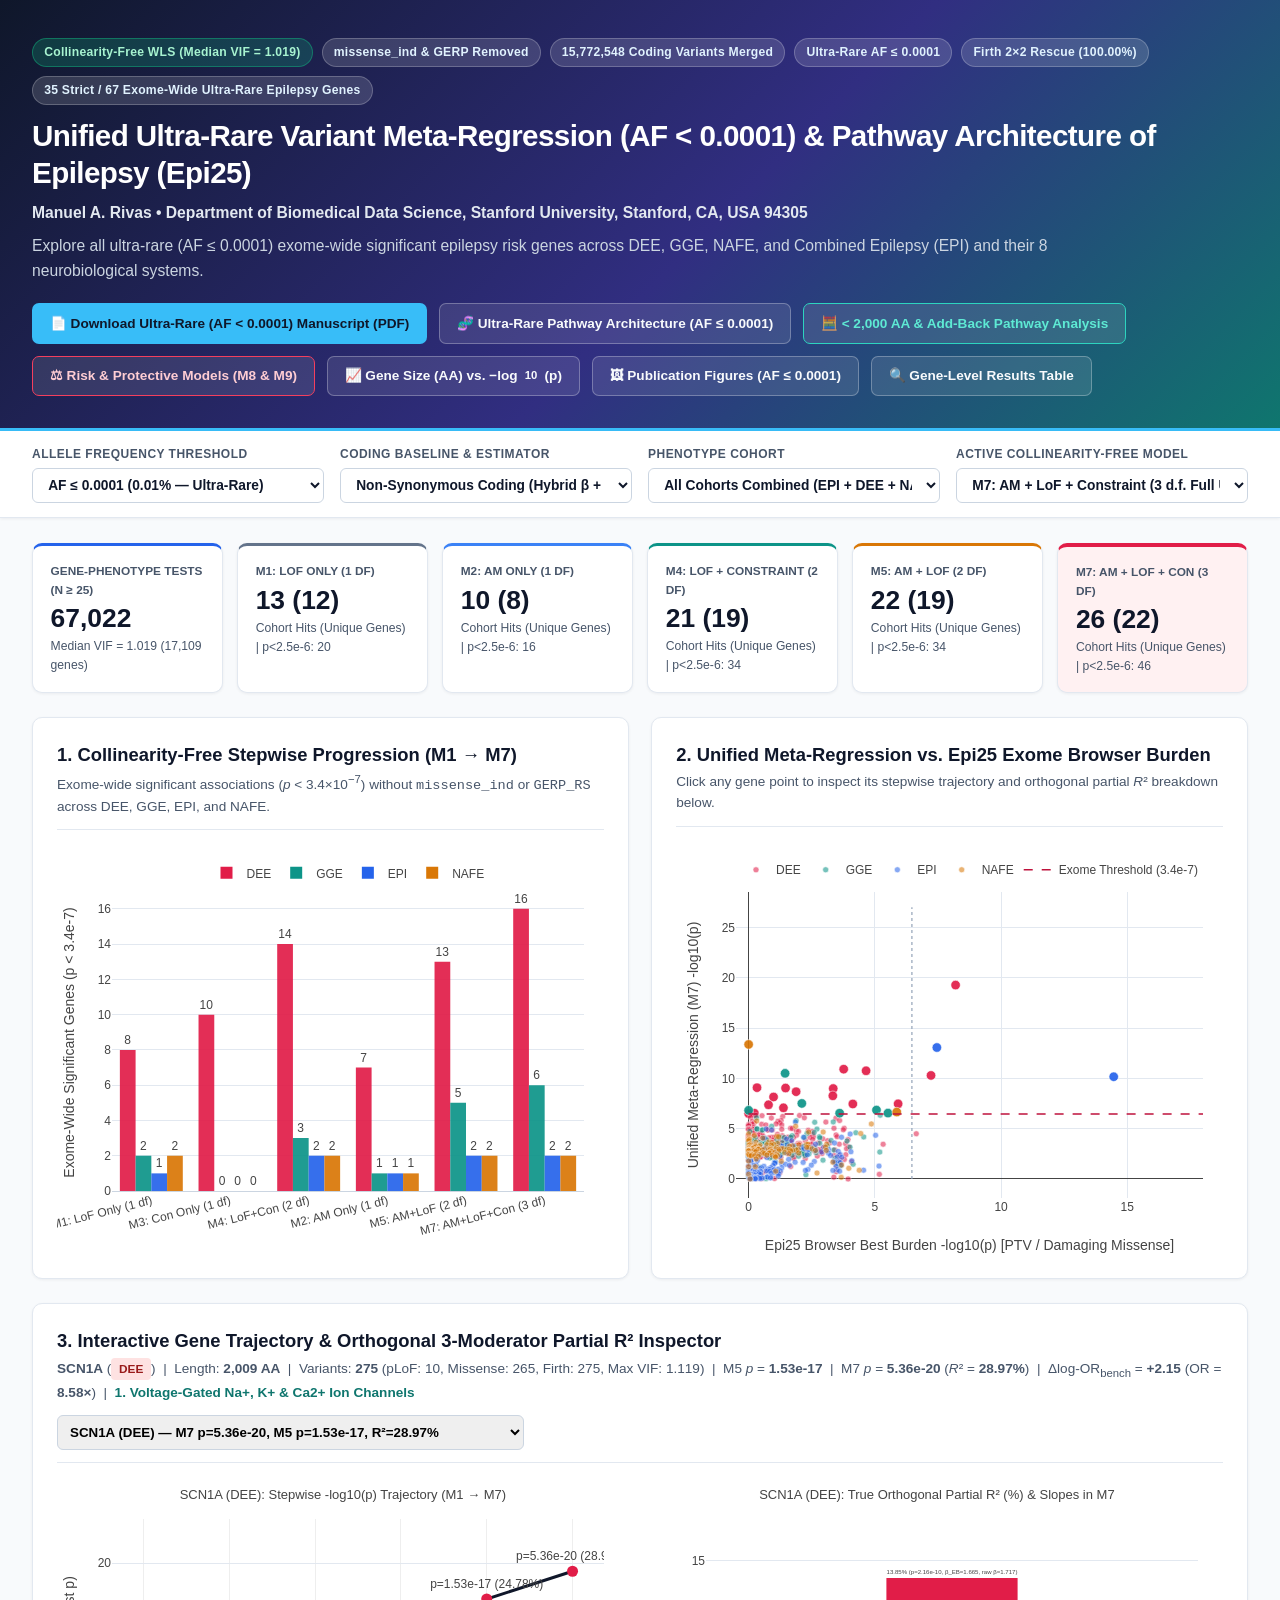
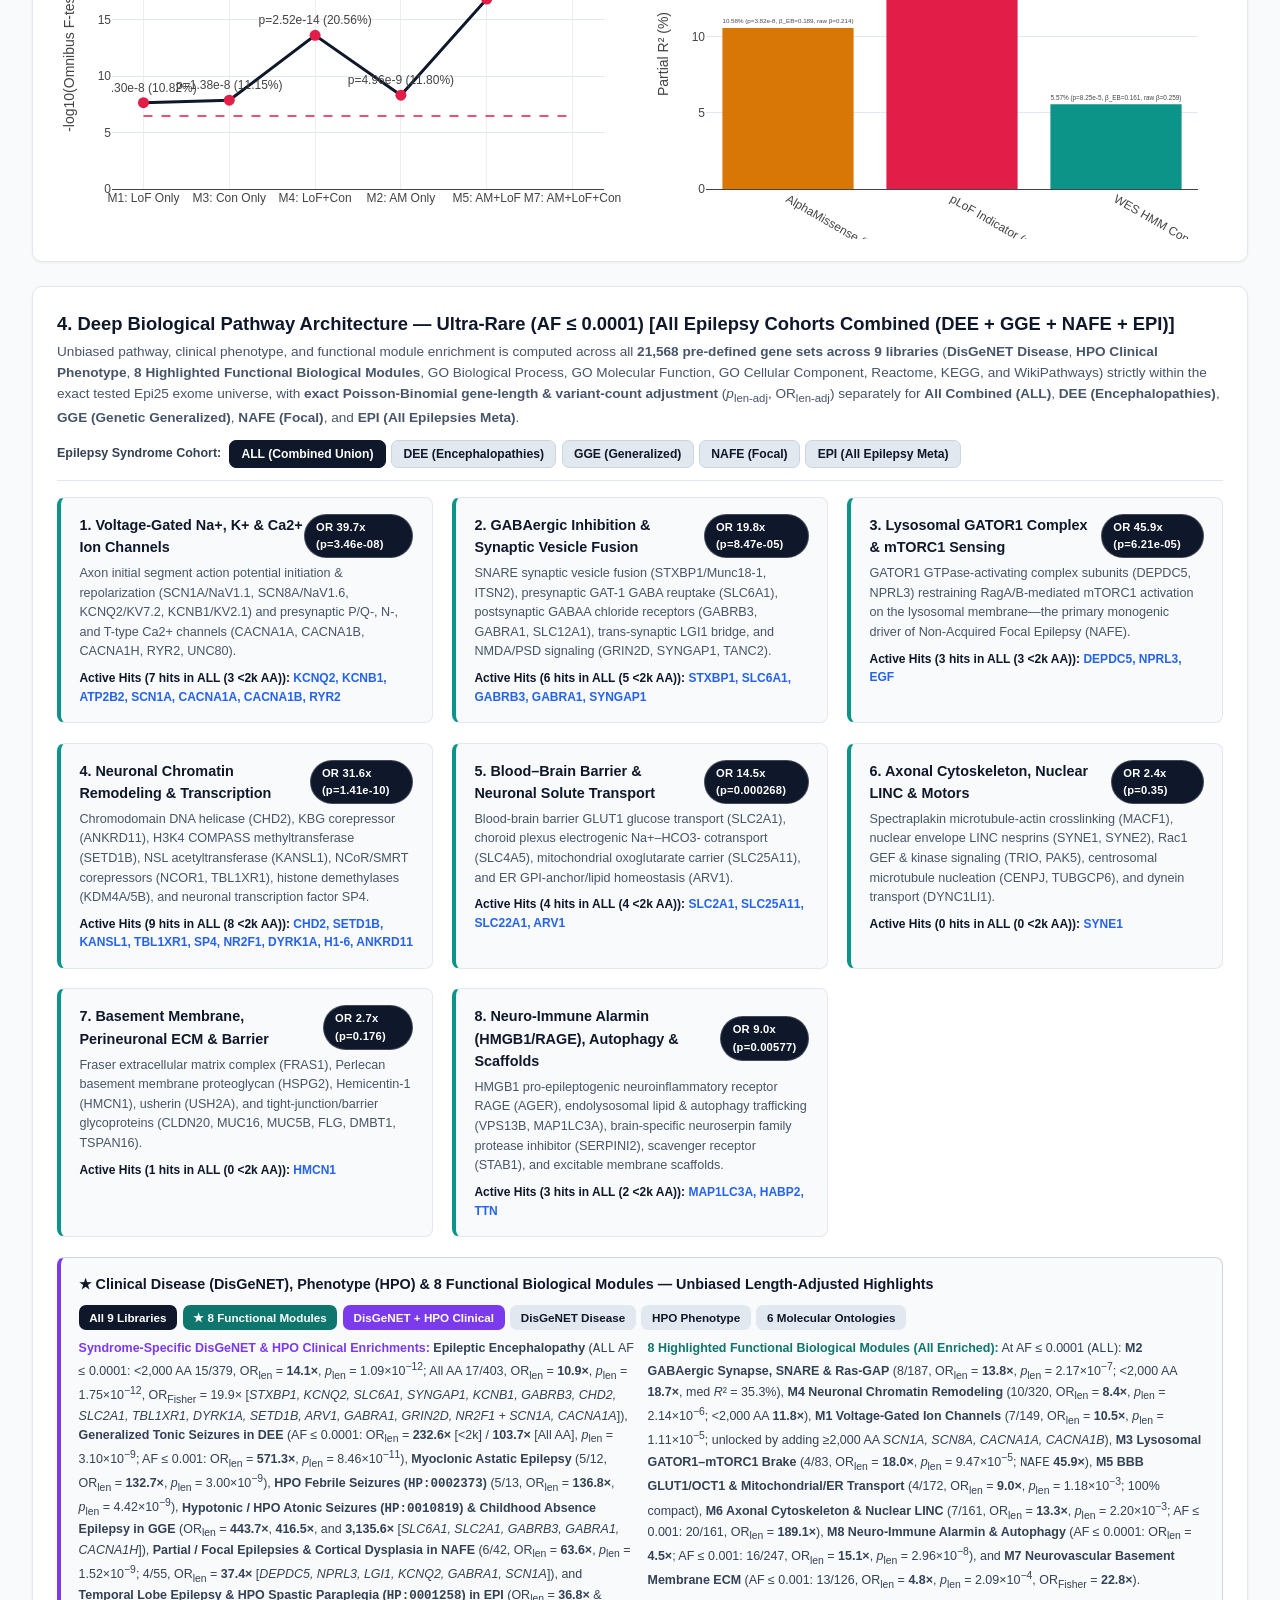
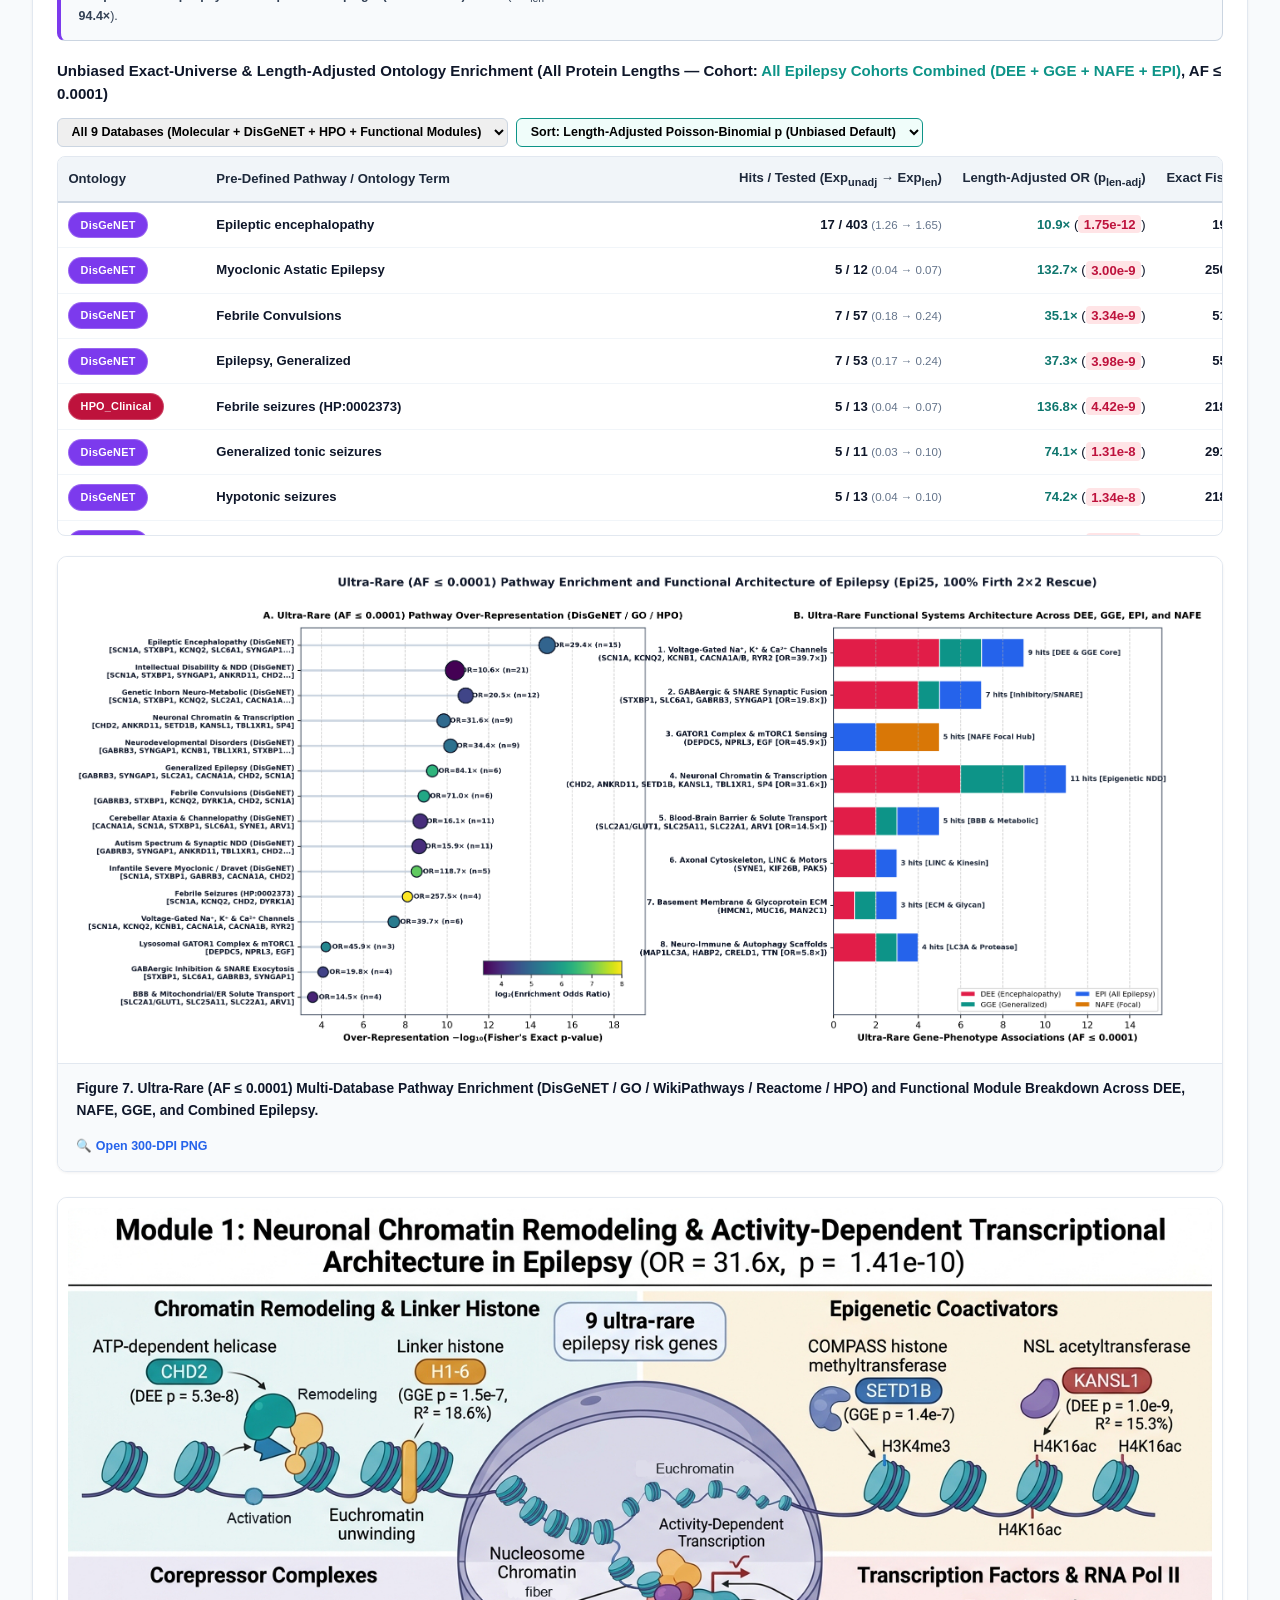
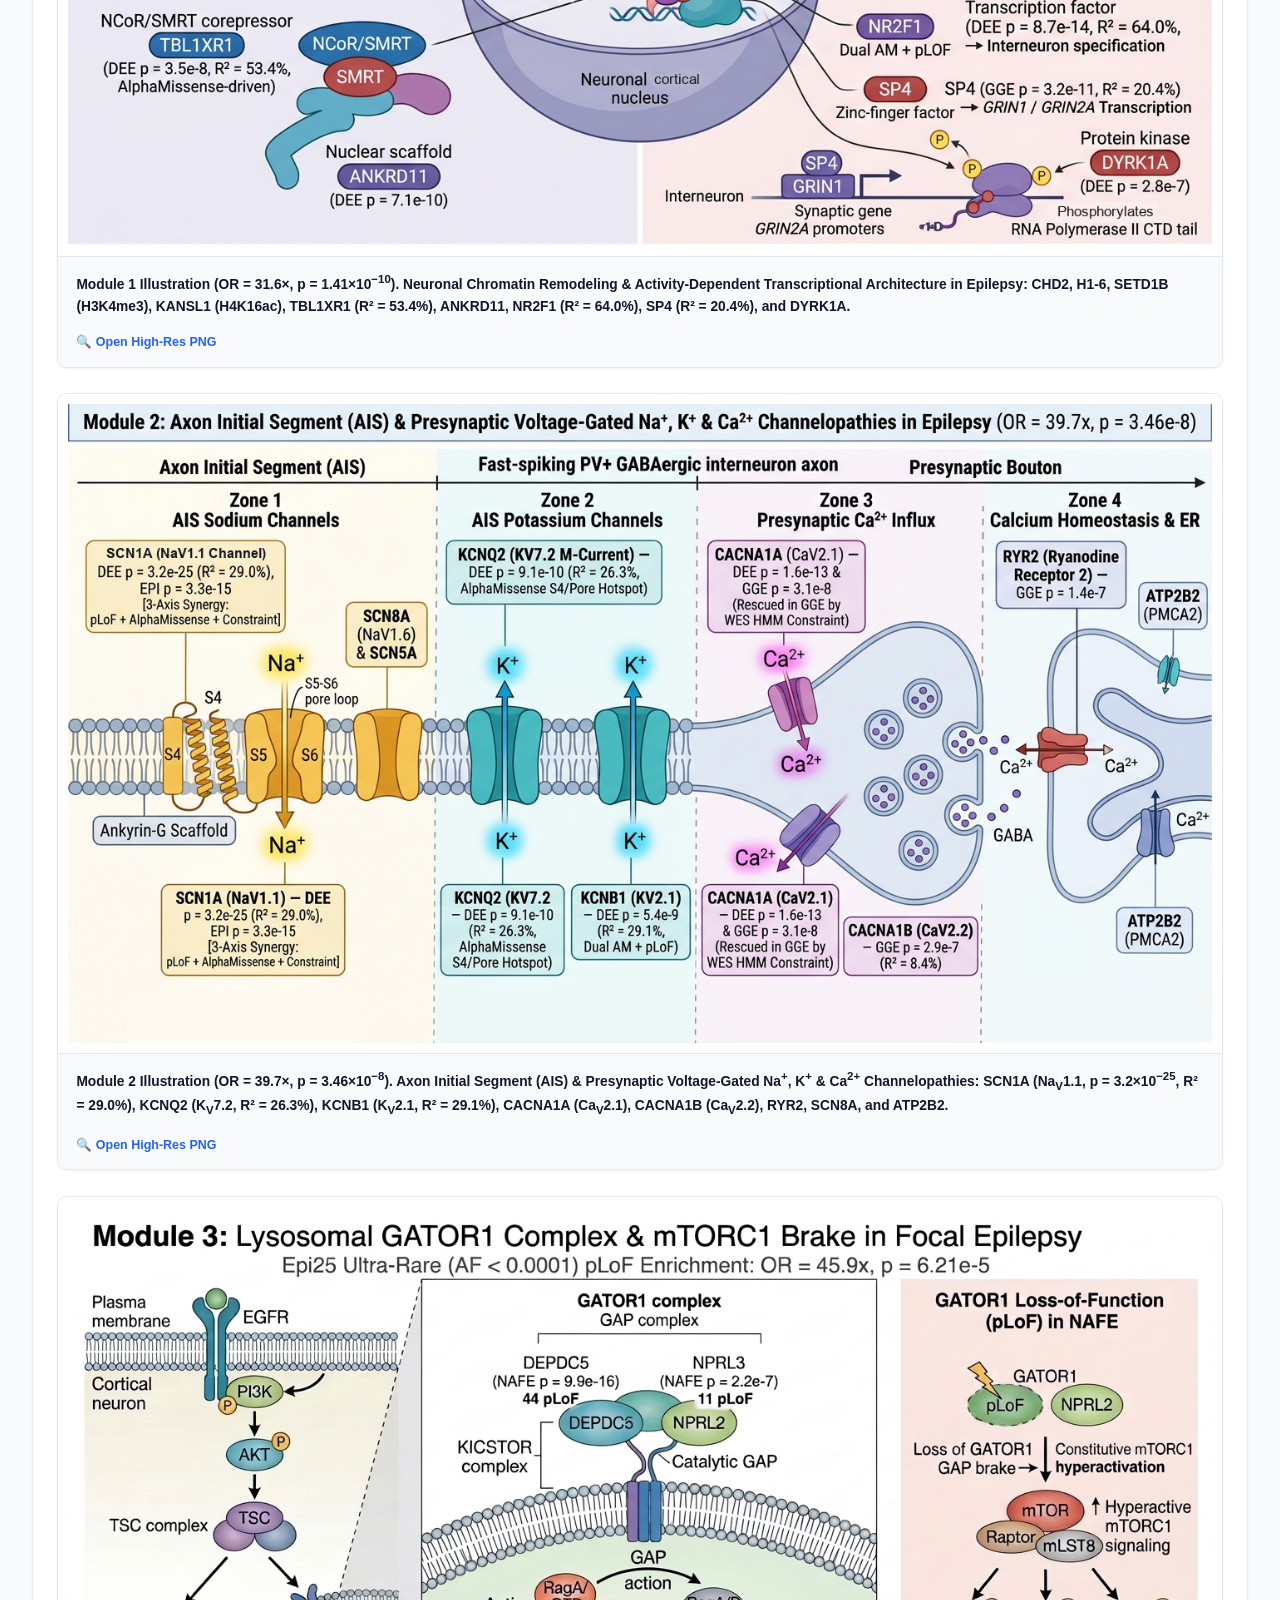
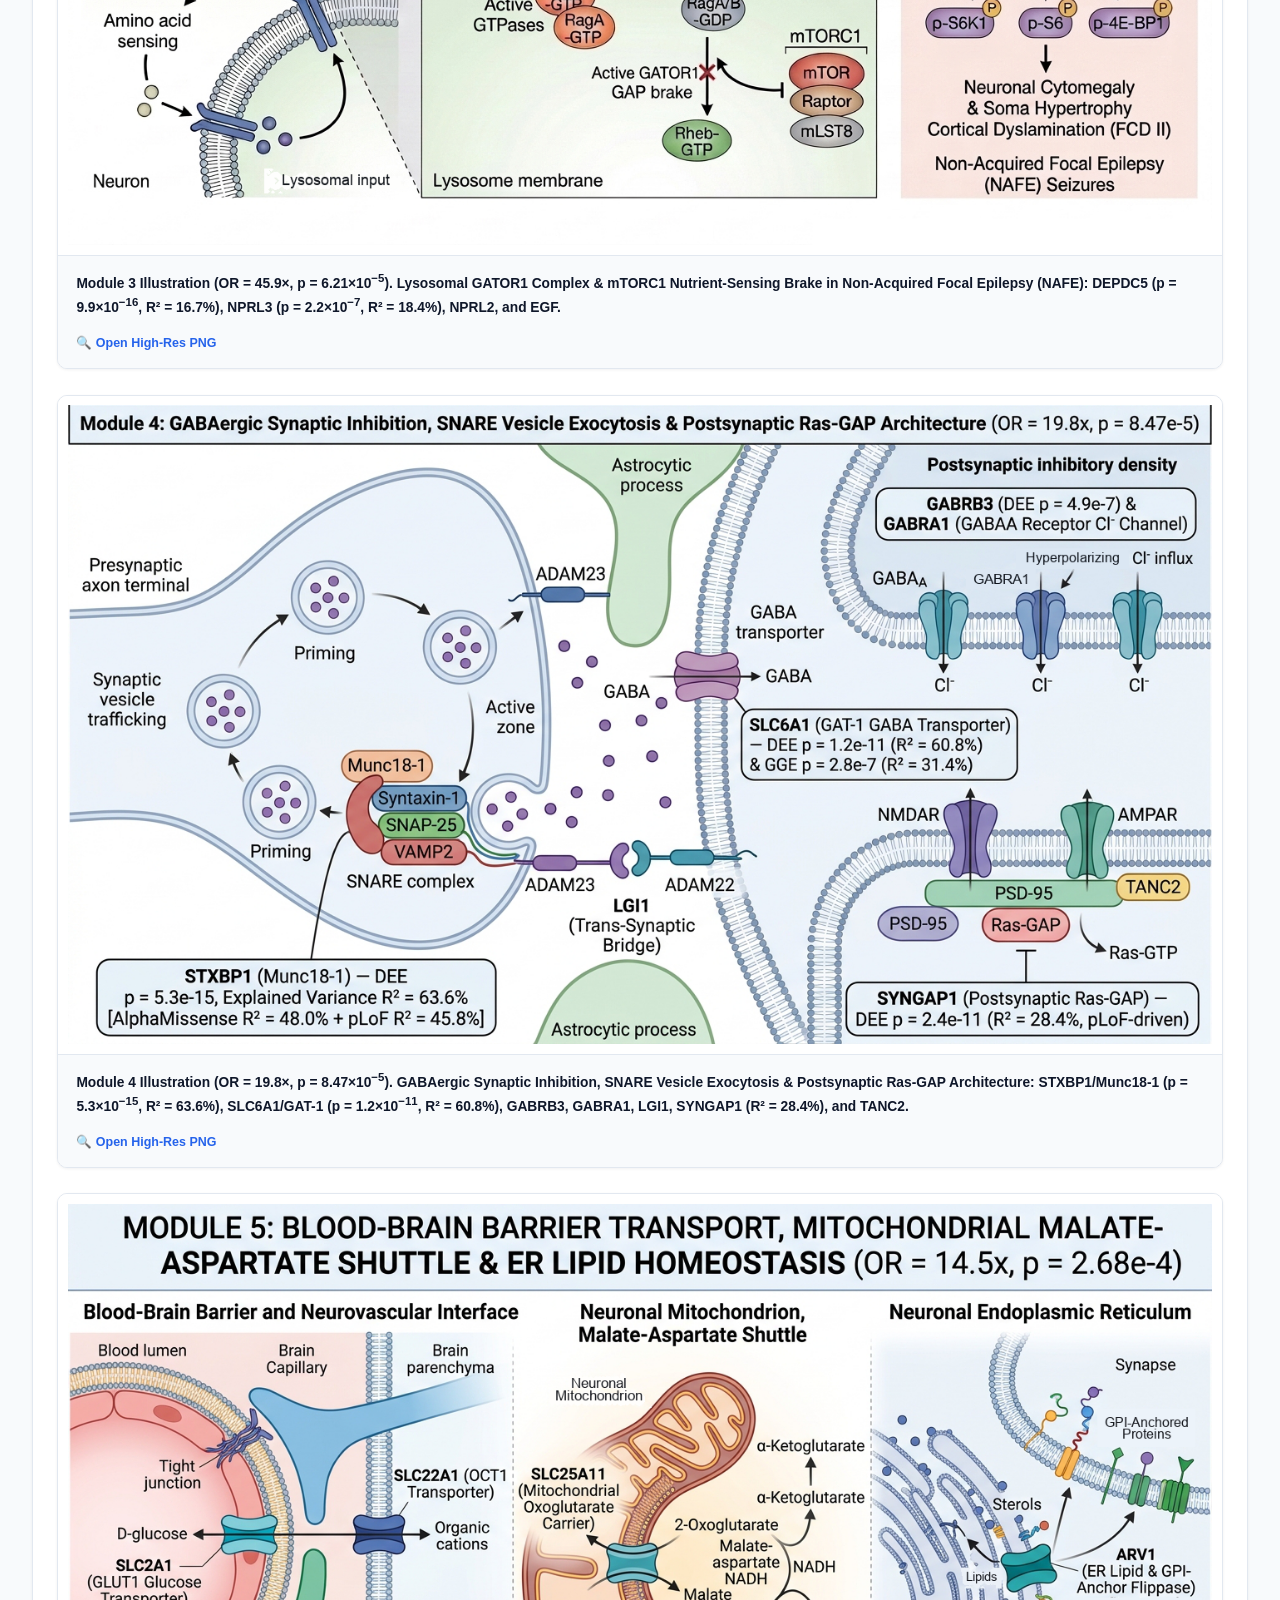
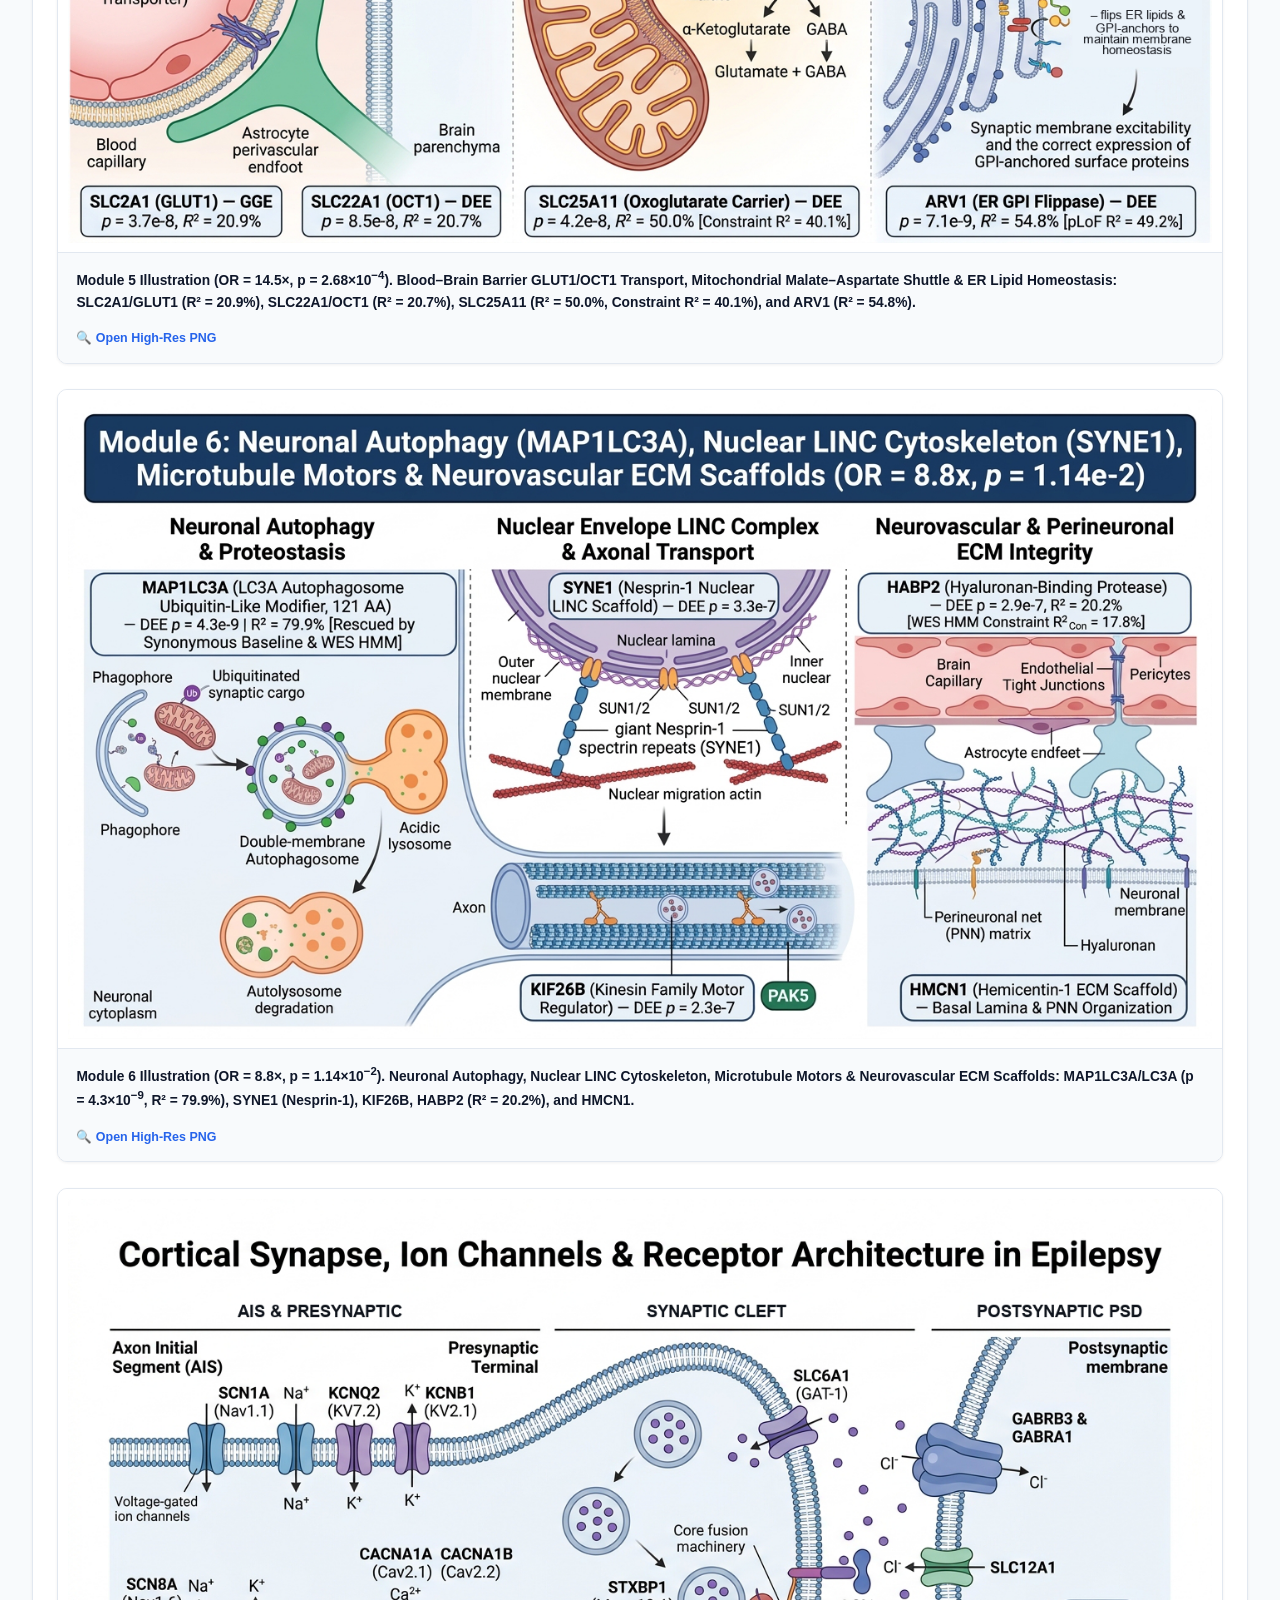
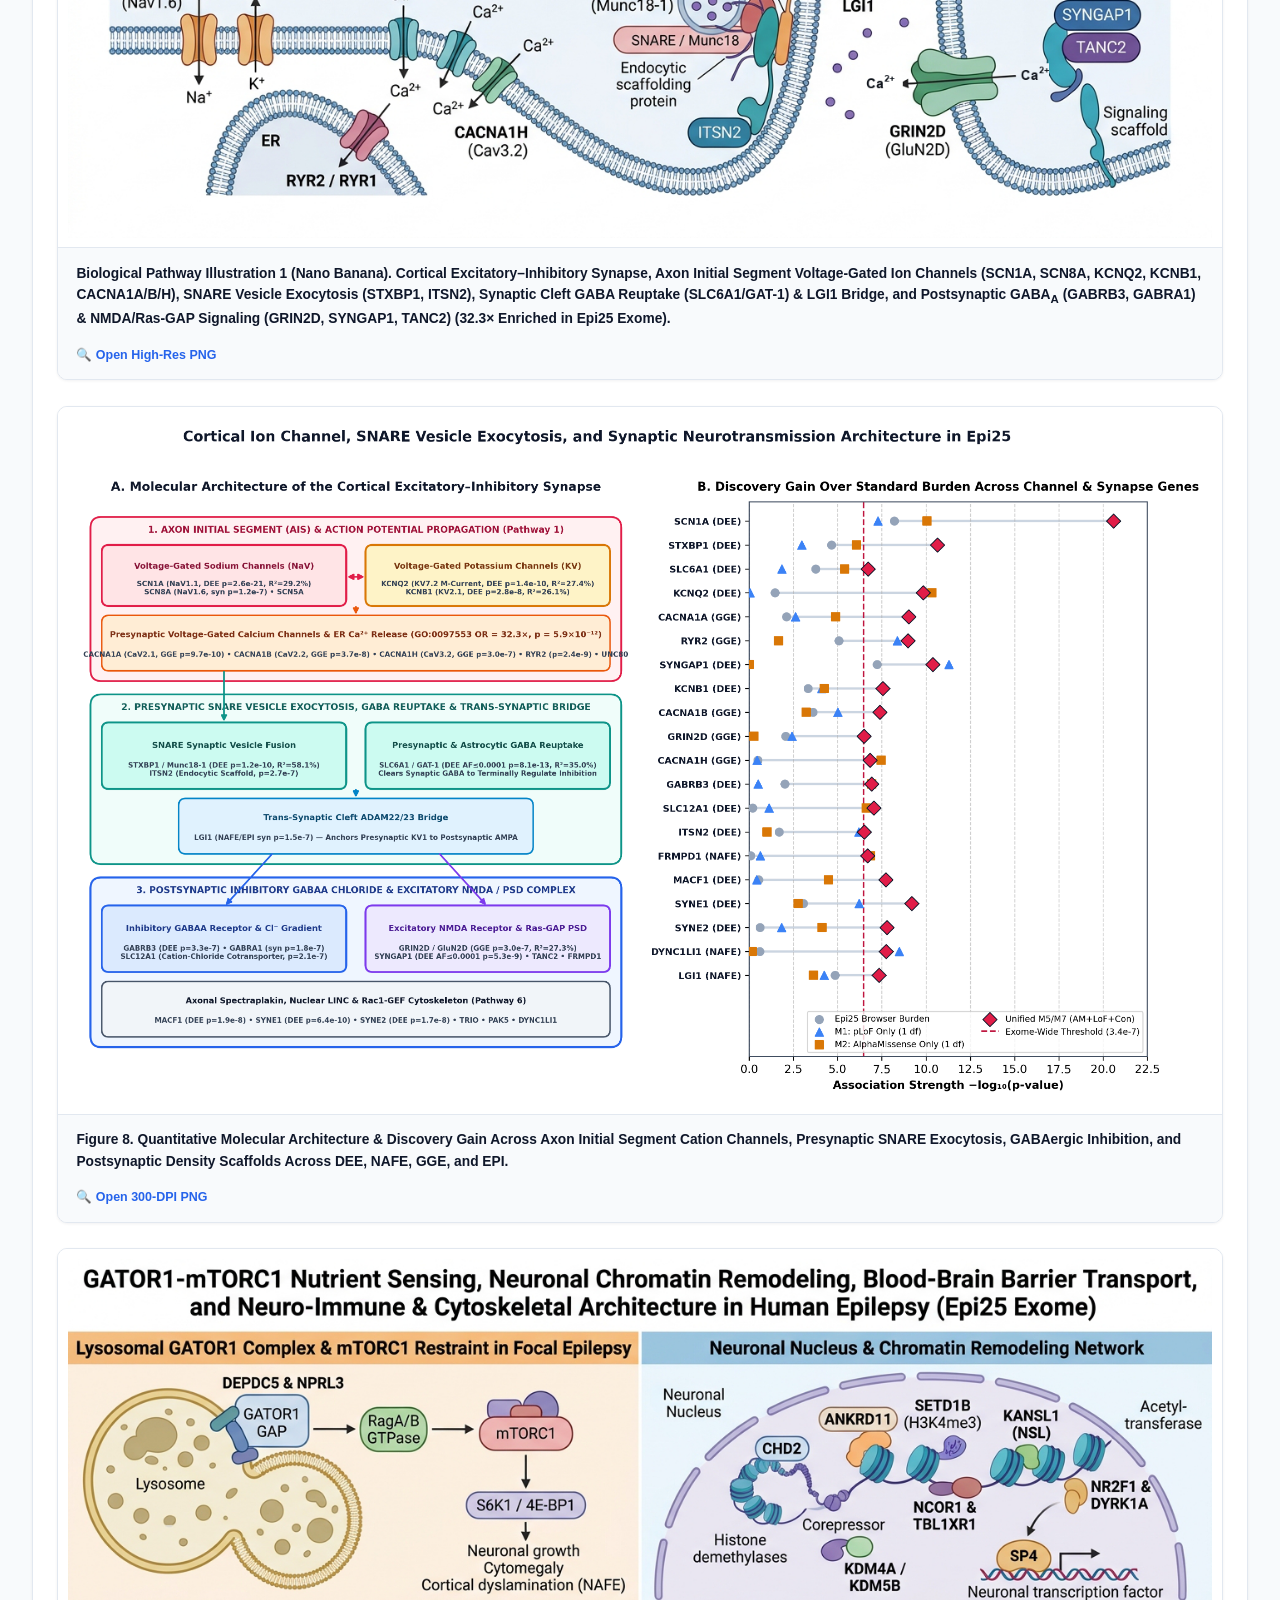
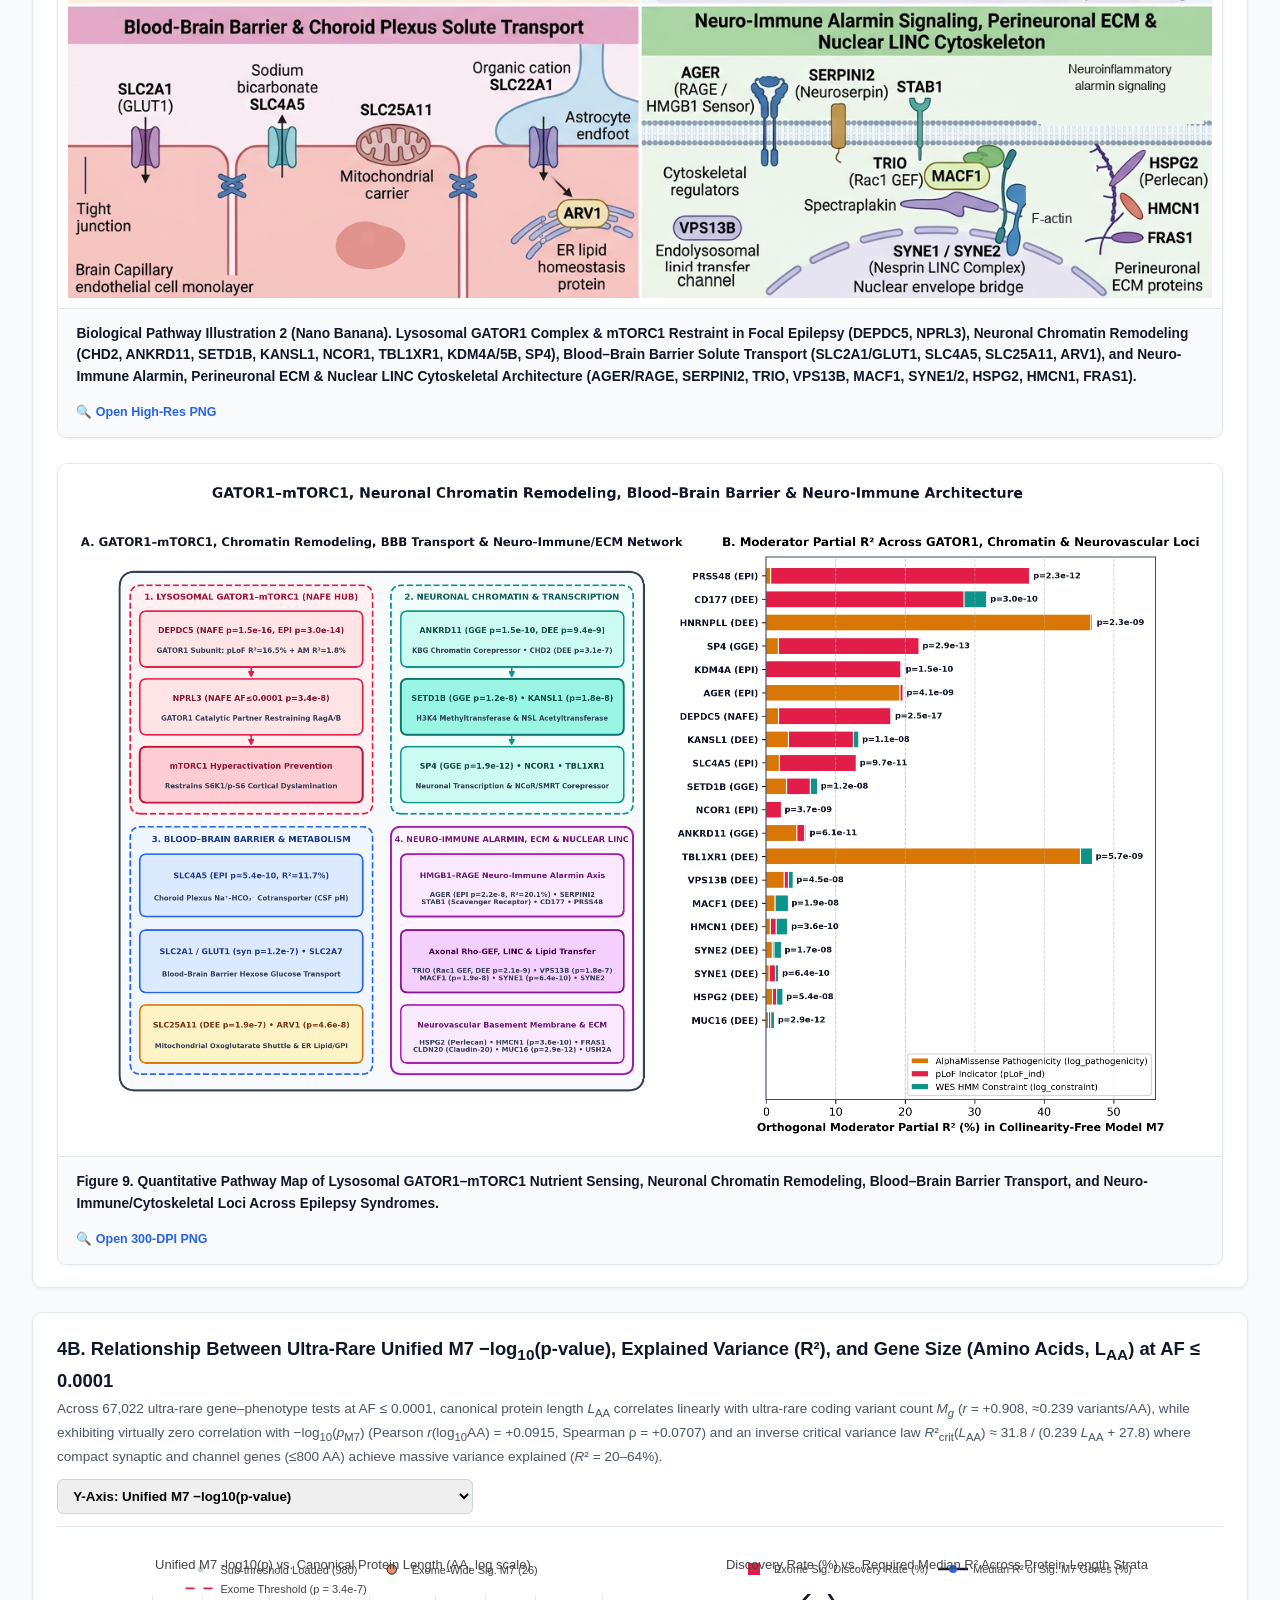
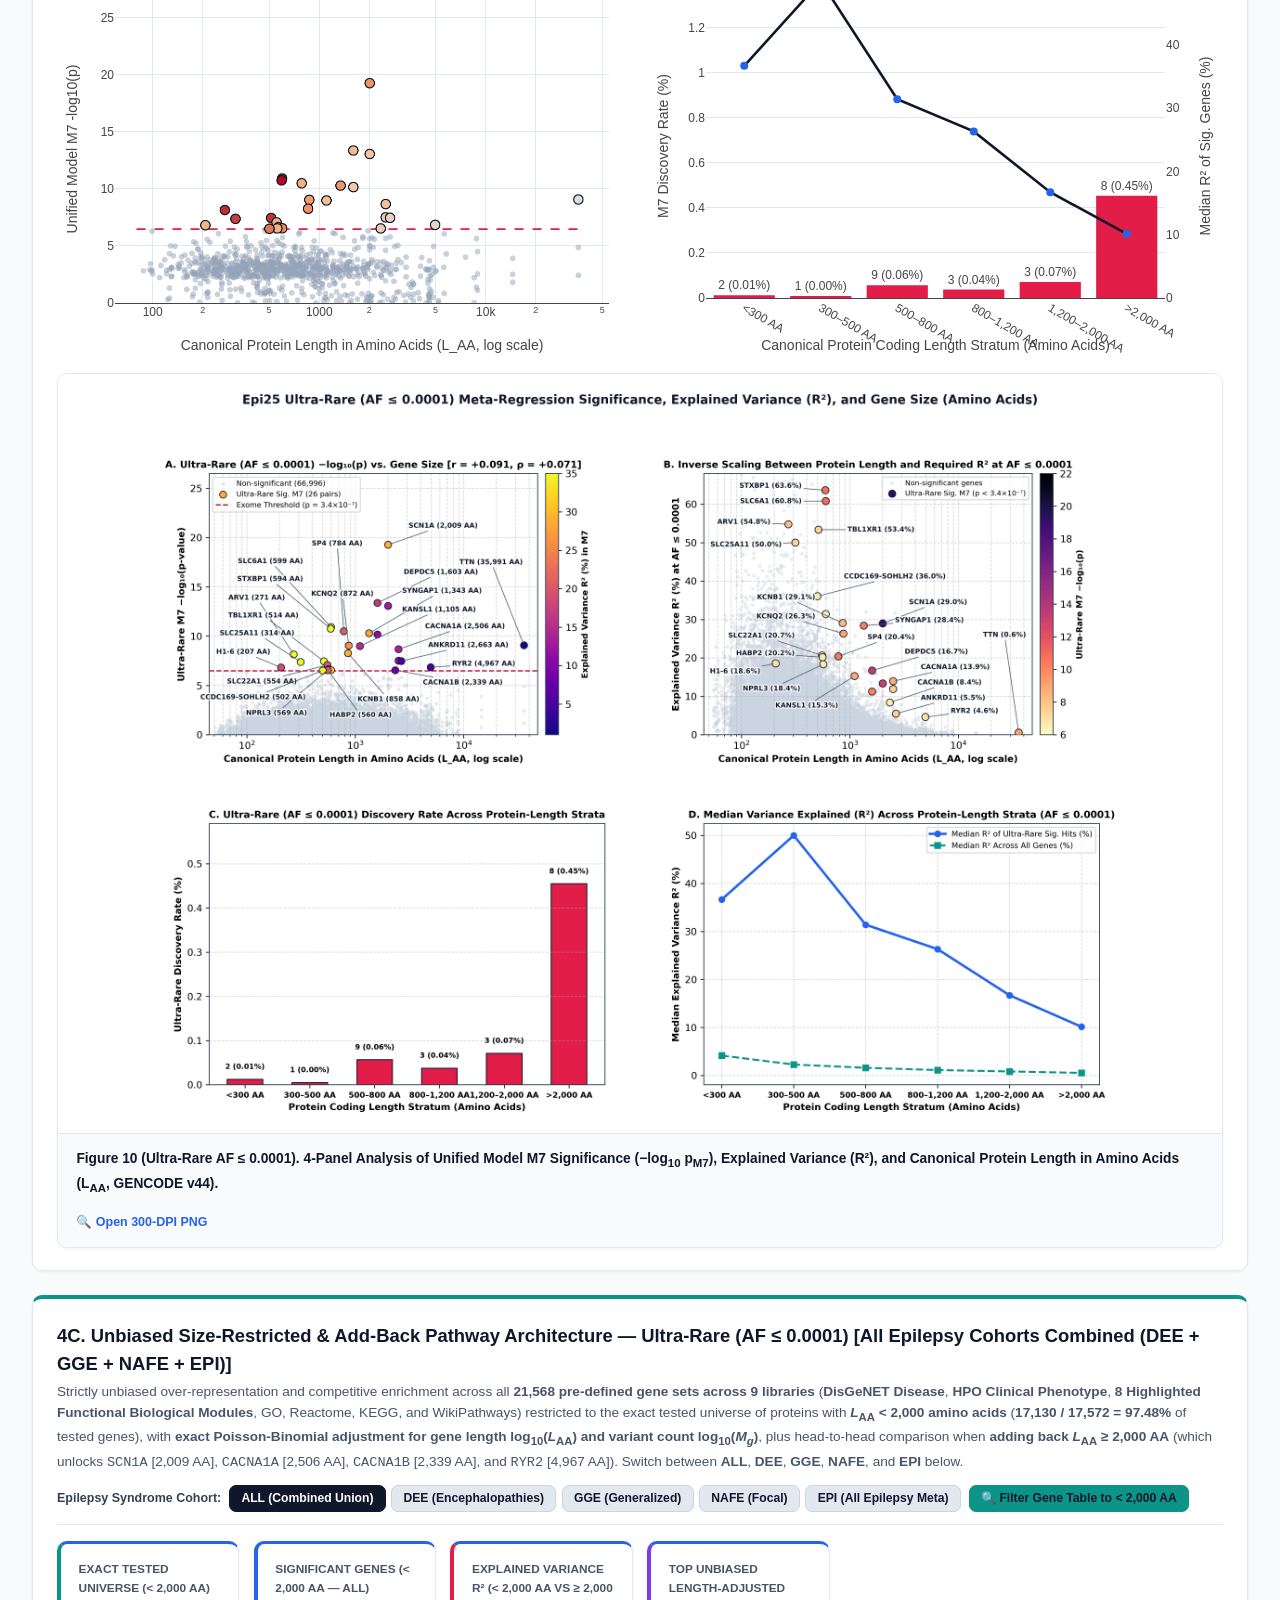
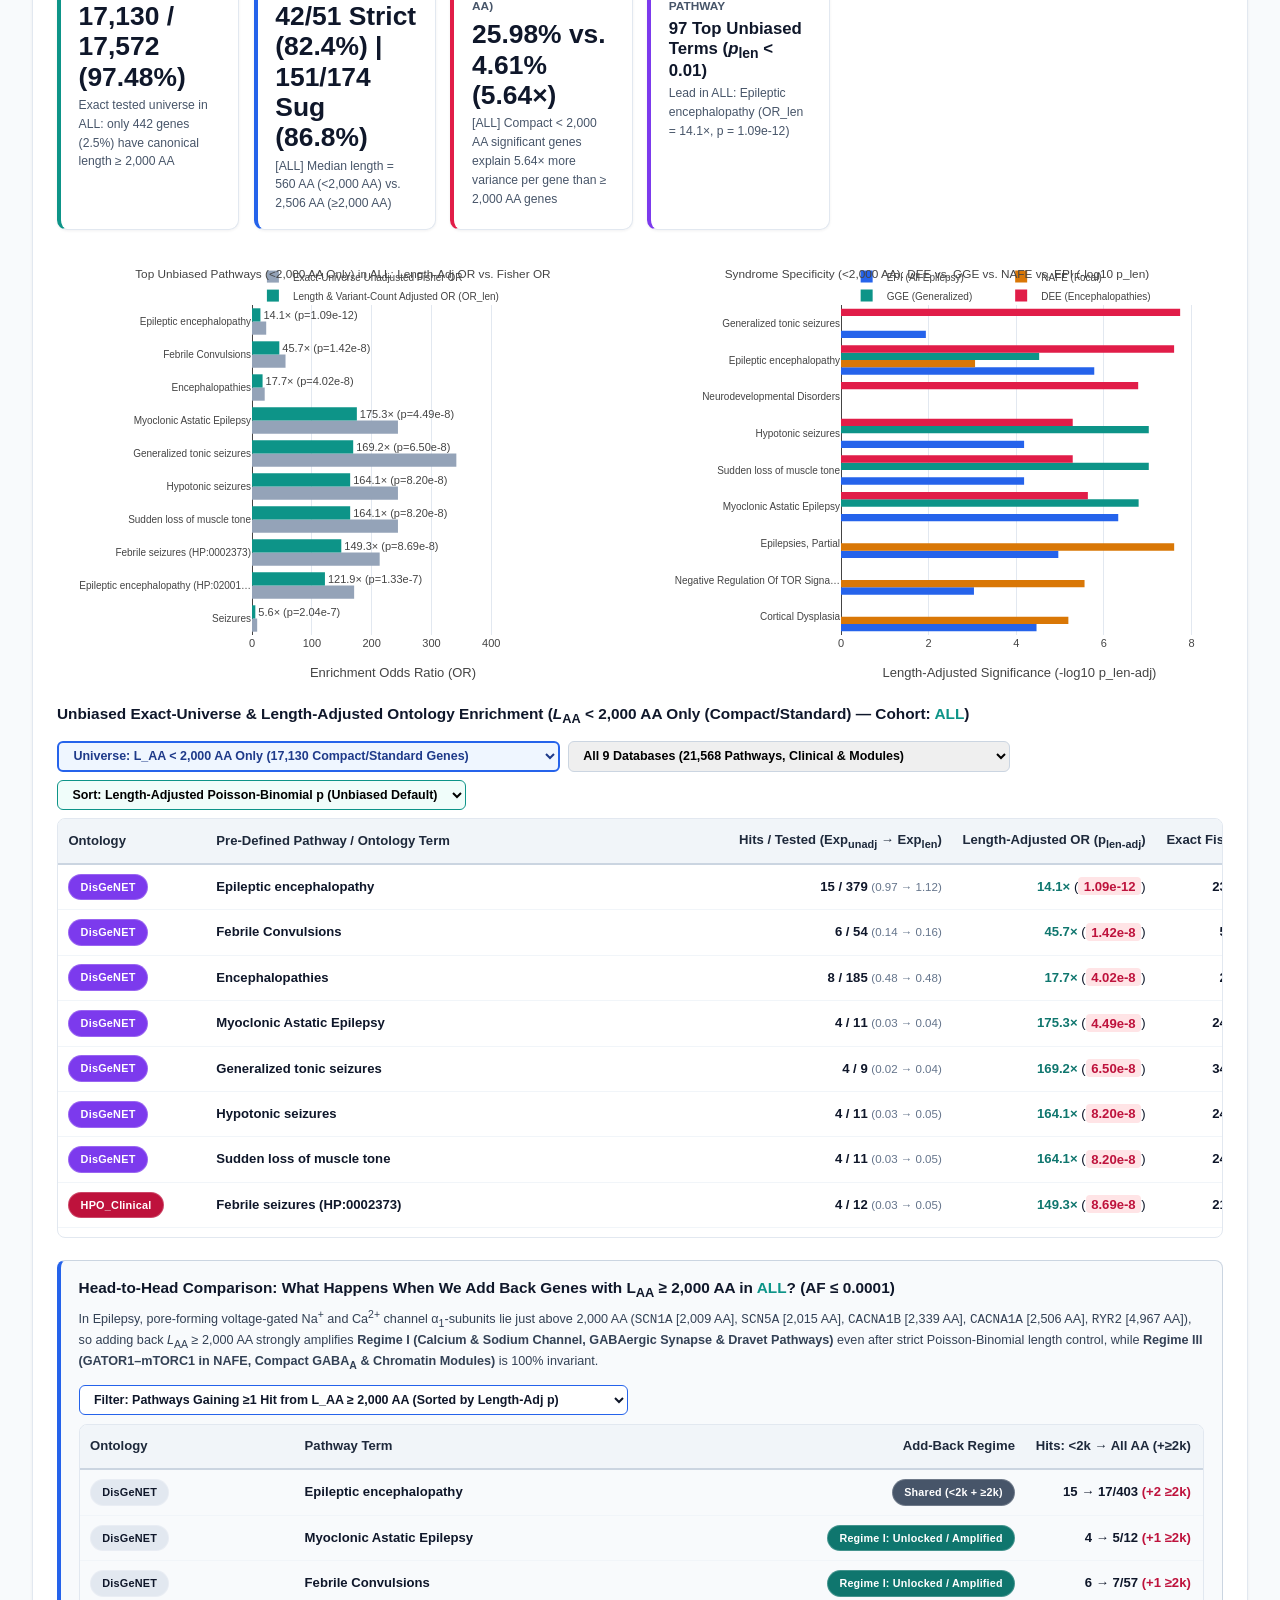
==== commit f0630a8d: "Add Model 2 (M8 Joint 4-df Location+Slope) and Model 3 (M9 Latent Sign-Mixture EM & Dispersion) meta" ====
--- a/index.html
+++ b/index.html
@@ -39,6 +39,9 @@
         <a href="#section-lt2000aa" class="btn btn-outline" style="border-color: #2dd4bf; color: #5eead4;">
           &#129518; &lt; 2,000 AA &amp; Add-Back Pathway Analysis
         </a>
+        <a href="#section-bidirectional" class="btn btn-outline" style="border-color: #f43f5e; color: #fecdd3;">
+          &#9878; Risk &amp; Protective Models (M8 &amp; M9)
+        </a>
         <a href="#section-gene-size" class="btn btn-outline">
           &#128200; Gene Size (AA) vs. &minus;log<sub>10</sub>(p)
         </a>
@@ -85,6 +88,8 @@
           <label for="ctrl-model">Active Collinearity-Free Model</label>
           <select id="ctrl-model">
             <option value="M7" selected>M7: AM + LoF + Constraint (3 d.f. Full Unified)</option>
+            <option value="M8">M8 (Model 2): 4-d.f. Joint Location + Slope (Risk &amp; Protective Shift)</option>
+            <option value="M9">M9 (Model 3): 2-Comp EM Sign-Mixture &amp; Bidirectional Dispersion</option>
             <option value="M5">M5: AM + LoF (2 d.f. Pathogenicity + LoF)</option>
             <option value="M2">M2: AlphaMissense Only (1 d.f.)</option>
             <option value="M4">M4: LoF + Constraint (2 d.f.)</option>
@@ -592,6 +597,70 @@
       </div>
     </section>
 
+    <!-- ROW 3D: INCORPORATING RISK & PROTECTIVE EFFECTS: MODEL 2 (M8) & MODEL 3 (M9) -->
+    <section class="section-card" id="section-bidirectional" style="border-top: 4px solid #2563eb;">
+      <div class="section-header">
+        <div>
+          <h2 class="section-title">
+            4D. Incorporating Risk &amp; Protective Effects in Rare-Variant Meta-Regression: Model 2 (M8: 4-d.f. Joint Location + Slope) &amp; Model 3 (M9: 2-Component EM Sign-Mixture &amp; Dispersion)
+          </h2>
+          <p class="section-desc">
+            Standard 3-d.f. functional slope meta-regression (<code>M7</code>) tests only whether variant log-odds ratios covary monotonically with functional severity (<em>H</em><sub>0</sub>: &gamma;<sub>AM</sub> = &gamma;<sub>LoF</sub> = &gamma;<sub>Con</sub> = 0) after centering out the gene-level intercept &beta;<sub>0<em>g</em></sub>. In human epilepsy, ion channels and receptors frequently harbor both net gene-wide coding shifts (&Delta;&beta;<sub>0<em>g</em></sub> &ne; 0, <em>Z</em><sub>loc,<em>g</em></sub> &ne; 0) and opposing gain-/loss-of-function vs. protective missense alleles across transmembrane vs. cytoplasmic domains. We extend the collinearity-free framework with <strong>Model 2 (<code>M8</code>)</strong> and <strong>Model 3 (<code>M9</code>)</strong> across DEE, GGE, NAFE, and EPI.
+          </p>
+        </div>
+      </div>
+
+      <!-- MATHEMATICAL FORMULATION CARDS -->
+      <div class="chart-row-2col" style="margin-bottom: 1.25rem;">
+        <div style="background: #eff6ff; border: 1px solid #bfdbfe; border-left: 4px solid #2563eb; border-radius: 8px; padding: 1.0rem 1.15rem;">
+          <h3 style="margin: 0 0 0.45rem 0; font-size: 0.96rem; font-weight: 700; color: #1e3a8a;">
+            Model 2 (<code>M8</code>): Joint 4-d.f. Location + Slope Omnibus Meta-Regression
+          </h3>
+          <p style="font-size: 0.81rem; color: #1e293b; line-height: 1.55; margin: 0 0 0.5rem 0;">
+            Calibrates each gene's non-synonymous inverse-variance mean against the cohort &times; Firth-fallback synonymous neutral baseline (&mu;&#770;<sub>0,syn</sub>) to form an orthogonal 1-d.f. net coding location shift <em>Z</em><sub>loc,<em>g</em></sub> (&lt; 0 for net <strong>protective</strong> coding burden; &gt; 0 for net <strong>risk</strong> coding burden), unified with the 3-d.f. within-gene moderator slope test <em>F</em><sub>3,<em>M<sub>g</sub></em>&minus;4</sub><sup>M7</sup>:
+          </p>
+          <div style="background: #ffffff; border: 1px solid #dbeafe; border-radius: 6px; padding: 0.55rem 0.8rem; font-family: 'Courier New', monospace; font-size: 0.82rem; font-weight: 700; color: #1d4ed8; margin-bottom: 0.5rem; text-align: center;">
+            F<sub>4, M<sub>g</sub>&minus;4</sub><sup>M8</sup> = ( Z<sub>loc,g</sub>&sup2; + 3 &middot; F<sub>3, M<sub>g</sub>&minus;4</sub><sup>M7</sup> ) / 4 &sim; F(4, M<sub>g</sub> &minus; 4)
+          </div>
+          <div style="font-size: 0.78rem; color: #334155; line-height: 1.5;">
+            <strong>Newly Rescued Epilepsy Loci (<em>p</em><sub>M8</sub> &lt; 3.0&times;10<sup>&minus;7</sup>, Missed by M7 Alone):</strong><br>
+            &bull; <strong><em>GABRB3</em> (GABA<sub>A</sub> Receptor &beta;3 in <code>DEE</code>):</strong> Rescued at <strong>both</strong> ultra-rare AF &le; 0.0001 (<em>p</em><sub>M7</sub> = 4.88&times;10<sup>&minus;7</sup> &rarr; <em>p</em><sub>M8</sub> = <strong>9.15&times;10<sup>&minus;8</sup></strong>) and rare AF &le; 0.001 (<em>p</em><sub>M7</sub> = 8.99&times;10<sup>&minus;7</sup> &rarr; <em>p</em><sub>M8</sub> = <strong>1.56&times;10<sup>&minus;7</sup></strong>).<br>
+            &bull; <strong><em>CACNA1H</em> (Ca<sub>V</sub>3.2 T-Type Ca<sup>2+</sup> Channel in <code>GGE</code>):</strong> Rescued across generalized epilepsy (<em>p</em><sub>M7</sub> = 4.19&times;10<sup>&minus;7</sup> &rarr; <em>p</em><sub>M8</sub> = <strong>9.97&times;10<sup>&minus;8</sup></strong>).<br>
+            &bull; <strong><em>SLC25A11</em> (Mitochondrial Oxoglutarate Carrier in <code>DEE</code>):</strong> Rescued at AF &le; 0.001 (<em>p</em><sub>M7</sub> = 7.18&times;10<sup>&minus;7</sup> &rarr; <em>p</em><sub>M8</sub> = <strong>7.02&times;10<sup>&minus;8</sup></strong>).<br>
+            &bull; <strong><em>PIEZO1</em> &amp; <em>GRIN2D</em> (Net Protective Shift <em>Z</em><sub>loc</sub> &lt; 0):</strong> <em>PIEZO1</em> in <code>DEE</code> (<em>Z</em><sub>loc</sub> = &minus;4.45, <em>p</em><sub>M8</sub> = <strong>9.11&times;10<sup>&minus;9</sup></strong>) and <em>GRIN2D</em> in <code>GGE</code> (<em>Z</em><sub>loc</sub> = &minus;4.38, <em>p</em><sub>M8</sub> = <strong>2.05&times;10<sup>&minus;7</sup></strong>).
+          </div>
+        </div>
+
+        <div style="background: #f0fdfa; border: 1px solid #99f6e4; border-left: 4px solid #0d9488; border-radius: 8px; padding: 1.0rem 1.15rem;">
+          <h3 style="margin: 0 0 0.45rem 0; font-size: 0.96rem; font-weight: 700; color: #115e59;">
+            Model 3 (<code>M9</code>): 2-Component Latent Sign-Mixture (EM) &amp; Bidirectional Dispersion
+          </h3>
+          <p style="font-size: 0.81rem; color: #1e293b; line-height: 1.55; margin: 0 0 0.5rem 0;">
+            Models each coding variant <em>v</em> as arising from a latent binary mixture of a <strong>Risk trajectory</strong> (<em>z<sub>gv</sub></em> = +1, prior &pi;<sub><em>g</em></sub>, non-negative slopes &gamma;<sub><em>g</em></sub><sup>(+)</sup> &ge; 0) and an opposing <strong>Protective trajectory</strong> (<em>z<sub>gv</sub></em> = &minus;1, prior 1 &minus; &pi;<sub><em>g</em></sub>, slopes &minus;&gamma;<sub><em>g</em></sub><sup>(&minus;)</sup> &le; 0) via 6-step Expectation&ndash;Maximization (EM), paired with the 3-d.f. Folded-Normal Magnitude Dispersion WLS test on |&beta;&#770;<sub><em>gv</em></sub> &minus; &beta;&#772;<sub><em>w,g</em></sub>| (<em>F</em><sub>mag,<em>g</em></sub>, <em>p</em><sub>mag,<em>g</em></sub>) via equal-weight Cauchy combination:
+          </p>
+          <div style="background: #ffffff; border: 1px solid #ccfbf1; border-radius: 6px; padding: 0.55rem 0.8rem; font-family: 'Courier New', monospace; font-size: 0.82rem; font-weight: 700; color: #0f766e; margin-bottom: 0.5rem; text-align: center;">
+            &beta;&#770;<sub>gv</sub> | X<sub>gv</sub> &sim; &pi;<sub>g</sub> N(&beta;<sub>0g</sub> + X&#771;<sub>gv</sub><sup>&#8868;</sup>&gamma;<sub>g</sub><sup>(+)</sup>, s<sub>gv</sub>&sup2;) + (1&minus;&pi;<sub>g</sub>) N(&beta;<sub>0g</sub> &minus; X&#771;<sub>gv</sub><sup>&#8868;</sup>&gamma;<sub>g</sub><sup>(&minus;)</sup>, s<sub>gv</sub>&sup2;)
+          </div>
+          <div style="font-size: 0.78rem; color: #334155; line-height: 1.5;">
+            <strong>Newly Rescued Bidirectional Loci in Epilepsy (<em>p</em><sub>M9</sub> &lt; 3.0&times;10<sup>&minus;7</sup>, Missed by M7 Alone):</strong><br>
+            &bull; <strong>DEE (AF &le; 0.001: 26 &rarr; 40 total genes across M7 &cup; M8 &cup; M9):</strong> Rescues <em>SLC6A1</em> (GAT-1 GABA transporter at AF &le; 0.001, <em>p</em><sub>M7</sub> = 6.53&times;10<sup>&minus;7</sup> &rarr; <em>p</em><sub>M9</sub> = <strong>3.84&times;10<sup>&minus;8</sup></strong>), <em>GTF2I</em> (<em>p</em><sub>M9</sub> = <strong>1.20&times;10<sup>&minus;7</sup></strong>), <em>TRAPPC5</em> (rescued at both AF &le; 0.0001 and AF &le; 0.001), and <em>TAS2R20</em>.<br>
+            &bull; <strong>Across All Epilepsy Syndromes:</strong> Unifying <code>M7</code>, <code>M8</code>, and <code>M9</code> increases unique exome-wide significant epilepsy genes from <strong>45 to 70 (+25 newly rescued)</strong> at AF &le; 0.001, and from <strong>21 to 35 (+14 newly rescued)</strong> at ultra-rare AF &le; 0.0001.
+          </div>
+        </div>
+      </div>
+
+      <!-- EMBEDDED HIGH-IMPACT FIGURE 13 -->
+      <div class="fig-card" style="margin-bottom: 1.25rem;">
+        <a href="assets/fig13_bidirectional_m8_m9_architecture.png?v=20261029a" target="_blank">
+          <img src="assets/fig13_bidirectional_m8_m9_architecture.png?v=20261029a" alt="Figure 13: Incorporating Risk and Protective Effects via Model 2 (M8) and Model 3 (M9) in Epilepsy Exomes" />
+        </a>
+        <div class="fig-caption">
+          <span><strong>Figure 13 (High-Impact New Methods Figure). Incorporating Risk &amp; Protective Effects in Rare-Variant Meta-Regression: Model 2 (M8: Joint 4-d.f. Location + Slope) and Model 3 (M9: 2-Component Latent Sign-Mixture EM &amp; Folded-Normal Dispersion) Across Epi25 Epilepsy Syndromes (DEE, GGE, NAFE, EPI).</strong> (A) Mathematical &amp; conceptual comparison of M7 vs. M8 vs. M9. (B) Exome-wide gene discovery gain across Epi25 cohorts (expanding unique significant genes from 45 in M7 to 70 across M7 &cup; M8 &cup; M9 at AF &le; 0.001, and from 21 to 35 at AF &le; 0.0001). (C) M8 Joint Location&ndash;Slope Phase Diagram rescuing <em>GABRB3</em>, <em>CACNA1H</em>, <em>SLC25A11</em>, and <em>PIEZO1</em>. (D) M9 2-Component EM Risk &amp; Protective bifurcation on <em>CACNA1H</em> (Ca<sub>V</sub>3.2 channel in GGE) and discovery gain across rescued epilepsy loci.</span>
+          <a class="fig-open-link" href="assets/fig13_bidirectional_m8_m9_architecture.png?v=20261029a" target="_blank">&#128269; Open 300-DPI PNG</a>
+        </div>
+      </div>
+    </section>
+
     <!-- ROW 4: VARIANT-LEVEL WLS PROFILE VIEWER -->
     <section class="section-card">
       <div class="section-header">
@@ -649,6 +718,8 @@
         <input type="text" id="input-gene-search" placeholder="Search gene symbol (e.g., SCN1A, KCNQ2, STXBP1, SLC6A1, DEPDC5, SP4, AGER, TRIO)..." />
         <select id="select-ranking-preset" style="border-color: #0d9488; font-weight: 700; color: #0f172a; background: #f0fdfa;">
           <option value="p_M7:asc" selected>Rank by: Unified M7 Omnibus p-value (Default)</option>
+          <option value="p_M8:asc">Rank by: Model 2 (M8: 4-d.f. Joint Location + Slope p-value)</option>
+          <option value="p_M9:asc">Rank by: Model 3 (M9: 2-Comp EM Sign-Mixture p-value)</option>
           <option value="r2_M7:desc">Rank by: Total Explained Variance R&sup2; (M7, Length-Invariant)</option>
           <option value="b_bench:desc">Rank by: Benchmark Variant Effect &Delta;log-OR (EB Composite)</option>
           <option value="eb_am:desc">Rank by: AlphaMissense Slope &beta;_AM (EB Shrunk)</option>
@@ -700,6 +771,8 @@
               <th>pLoF / Mis</th>
               <th data-sort="p_M5">M5: AM+LoF &#8597;</th>
               <th data-sort="p_M7">M7: AM+LoF+Con &#8597;</th>
+              <th data-sort="p_M8" title="Model 2 (M8): 4-d.f. Joint Location + Slope Omnibus p-value and net coding location shift Z_loc">M8: Loc+Slope (Z<sub>loc</sub>) &#8597;</th>
+              <th data-sort="p_M9" title="Model 3 (M9): 2-Component EM Sign-Mixture & Folded-Normal Dispersion p-value and risk branch weight pi_+">M9: EM Mixture (&pi;<sub>+</sub>) &#8597;</th>
               <th data-sort="r2_M7">R&sup2; (M7) &#8597;</th>
               <th data-sort="b_bench" title="Predicted disease log-OR (and OR) of a benchmark high-impact coding variant using Empirical Bayes shrunk slopes">&Delta;log-OR<sub>bench</sub> (OR) &#8597;</th>
               <th data-sort="eb_am" title="Empirical Bayes shrunk AlphaMissense slope (raw WLS slope in parentheses)">&beta;&#770;<sub>AM</sub><sup>EB</sup> (Raw) &#8597;</th>
@@ -823,6 +896,15 @@
           <div class="fig-caption">
             <span><strong>Figure 12 (Nano Banana Biological Illustration). GATOR1&ndash;mTORC1 Nutrient Sensing, Neuronal Chromatin Remodeling, Blood&ndash;Brain Barrier Solute Transport, and Neuro-Immune/Cytoskeletal Architecture in Epilepsy (Epi25).</strong></span>
             <a class="fig-open-link" href="assets/fig12_nanobanana_gator1_chromatin_neuroimmune_ibd.png?v=20261028d" target="_blank">&#128269; Open High-Res PNG</a>
+          </div>
+        </div>
+        <div class="fig-card">
+          <a href="assets/fig13_bidirectional_m8_m9_architecture.png?v=20261029a" target="_blank">
+            <img src="assets/fig13_bidirectional_m8_m9_architecture.png?v=20261029a" alt="Figure 13: Incorporating Risk and Protective Effects via Model 2 (M8) and Model 3 (M9) in Epilepsy" />
+          </a>
+          <div class="fig-caption">
+            <span><strong>Figure 13. Incorporating Risk &amp; Protective Effects in Rare-Variant Meta-Regression: Model 2 (M8: Joint 4-d.f. Location + Slope) and Model 3 (M9: 2-Component Latent Sign-Mixture EM &amp; Folded-Normal Dispersion) in Epilepsy (Epi25).</strong></span>
+            <a class="fig-open-link" href="assets/fig13_bidirectional_m8_m9_architecture.png?v=20261029a" target="_blank">&#128269; Open 300-DPI PNG</a>
           </div>
         </div>
       </div>
@@ -863,7 +945,7 @@
     References: Aguilar, Rivas &amp; Rivas (2025) <code>medRxiv 10.1101/2024.06.27.24309590</code> &bull; Lauer &amp; Rivas (2025) <code>bioRxiv 10.1101/2025.01.23.634522</code>
   </footer>
 
-  <script src="data.js?v=20261028f"></script>
-  <script src="app.js?v=20261028f"></script>
+  <script src="data.js?v=20261029a"></script>
+  <script src="app.js?v=20261029a"></script>
 </body>
 </html>
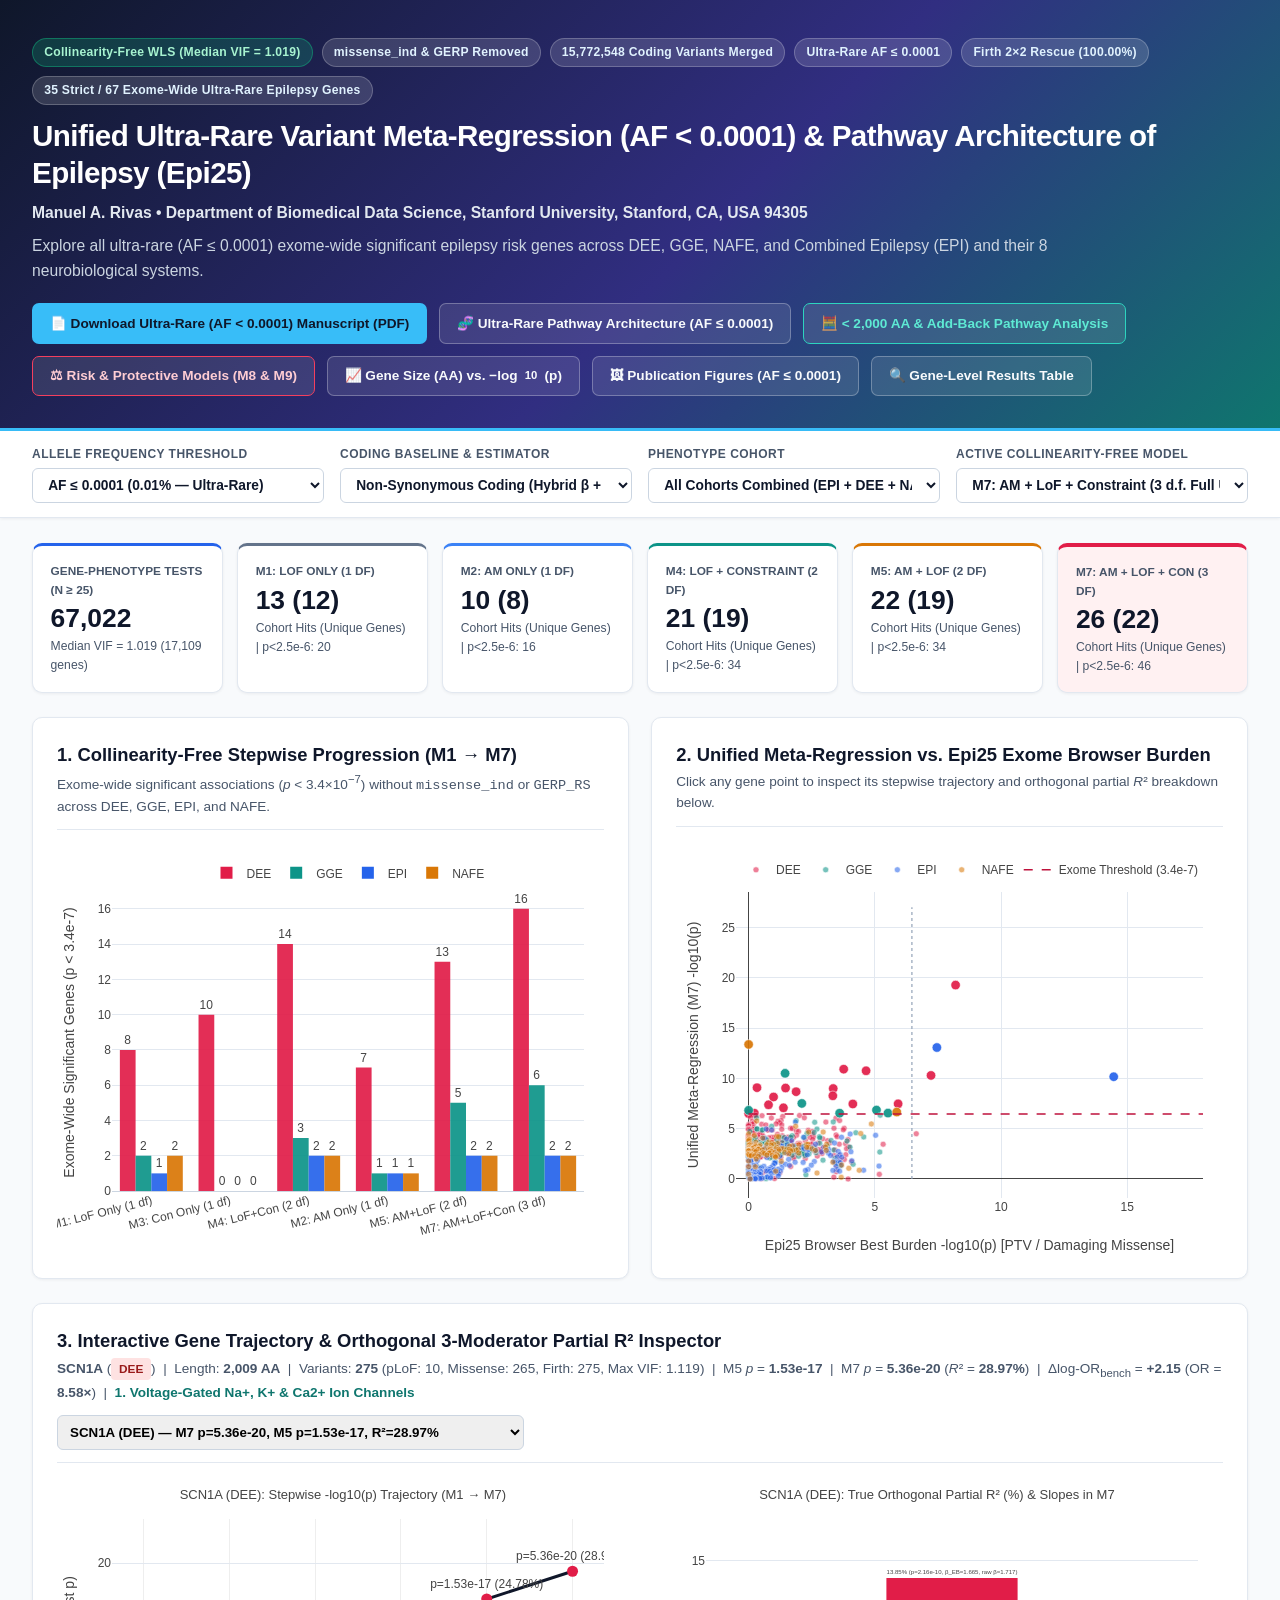
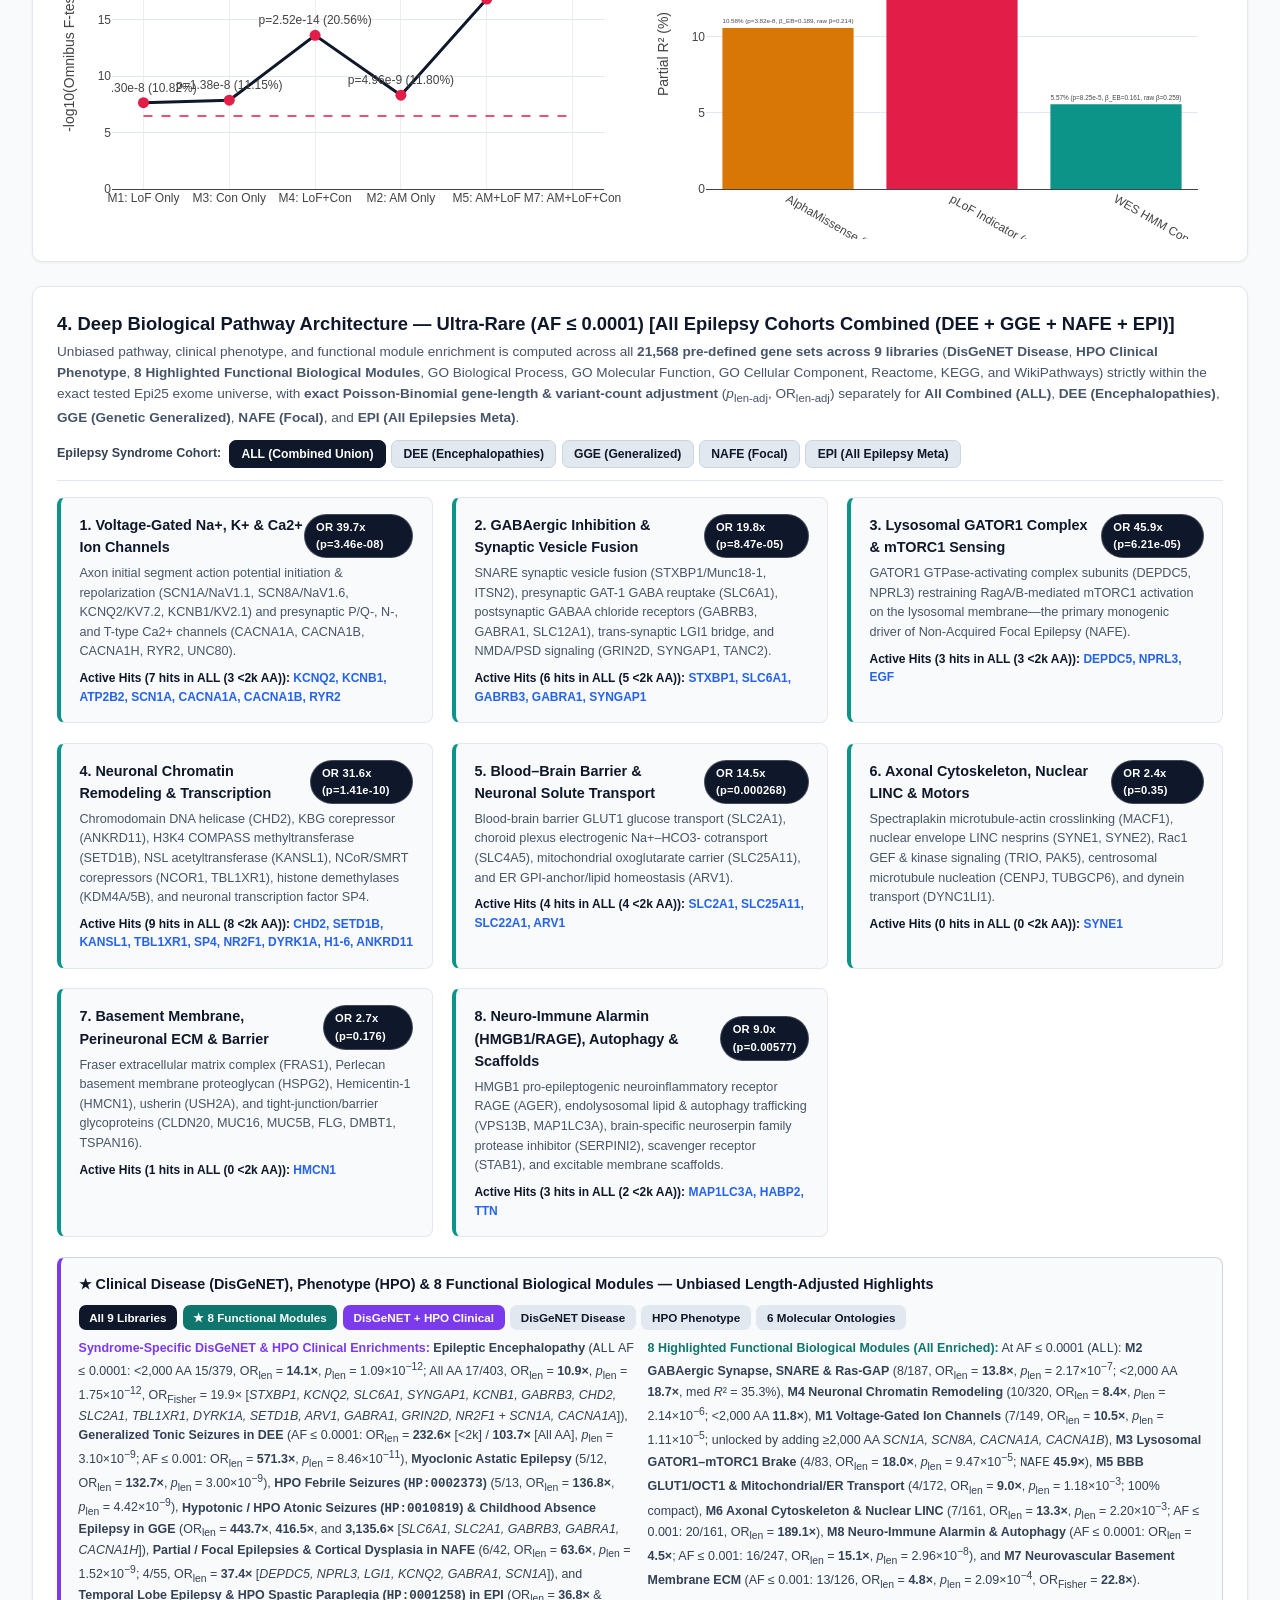
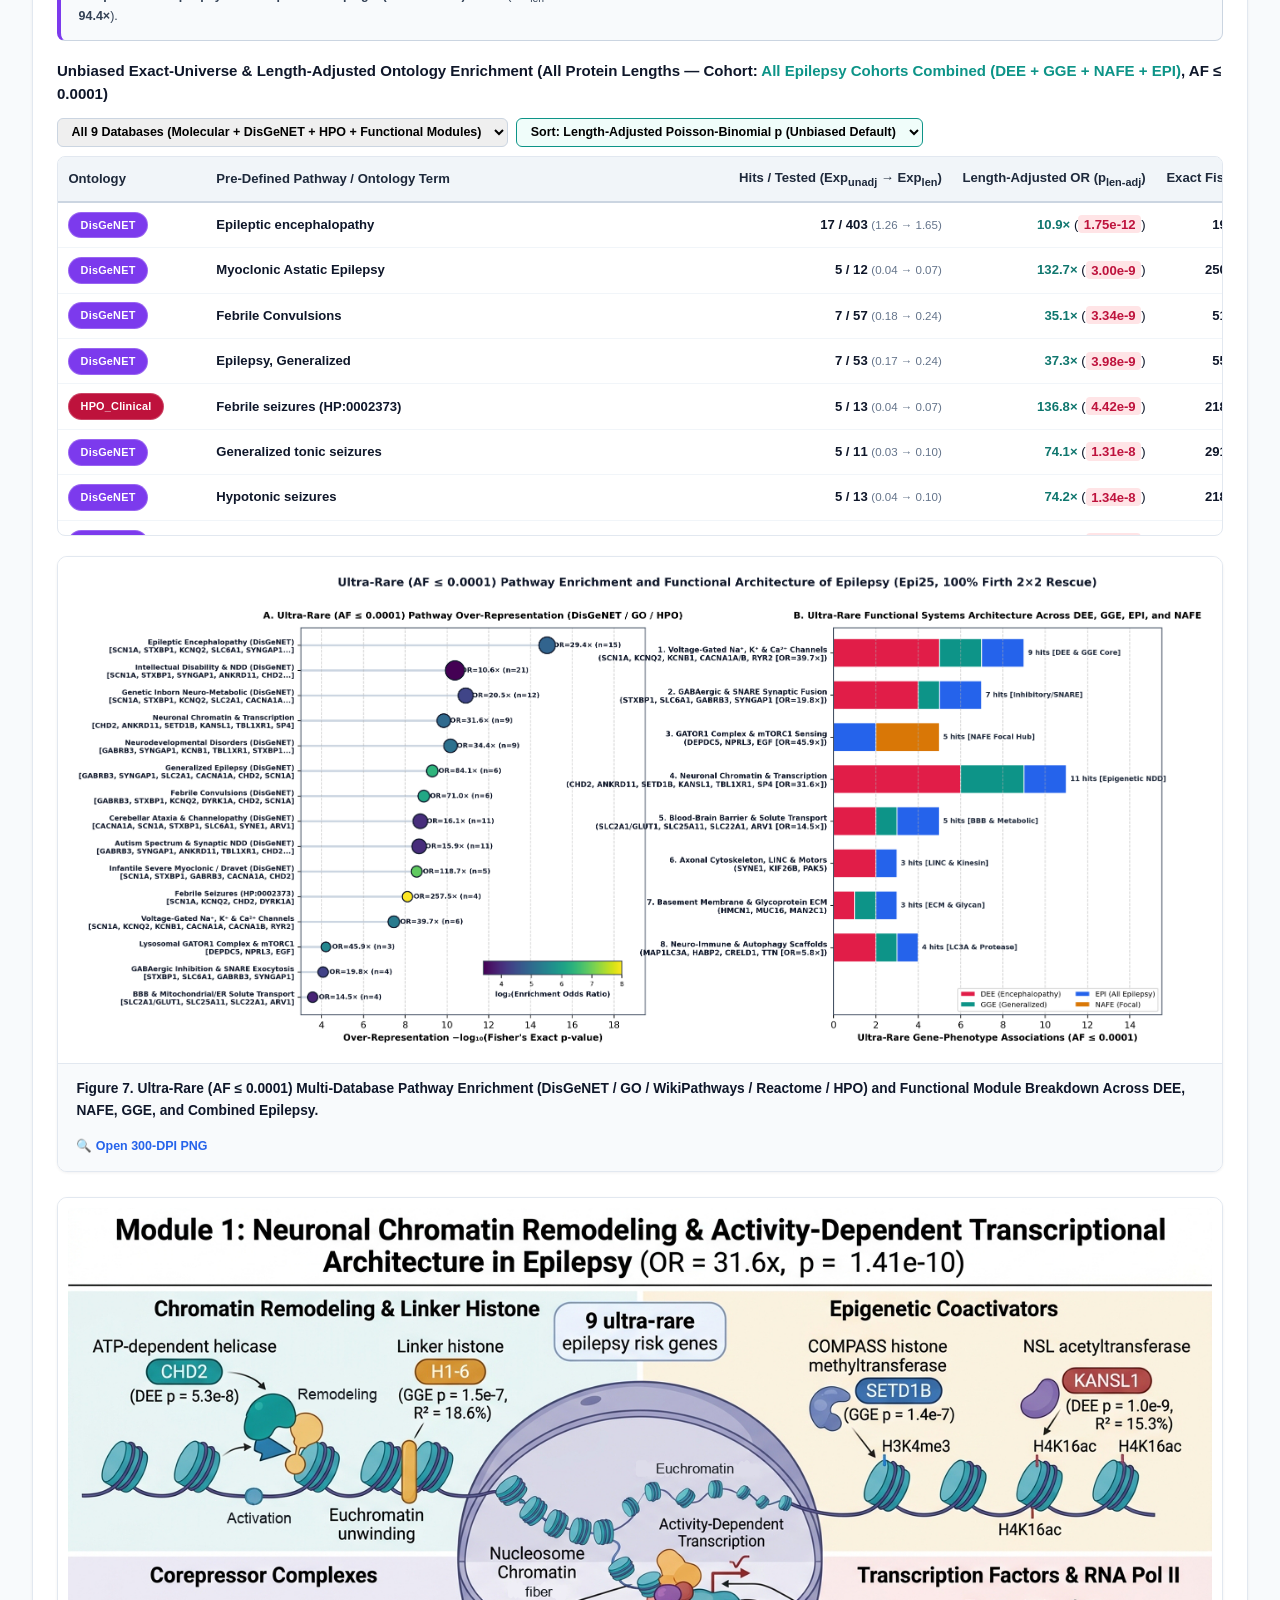
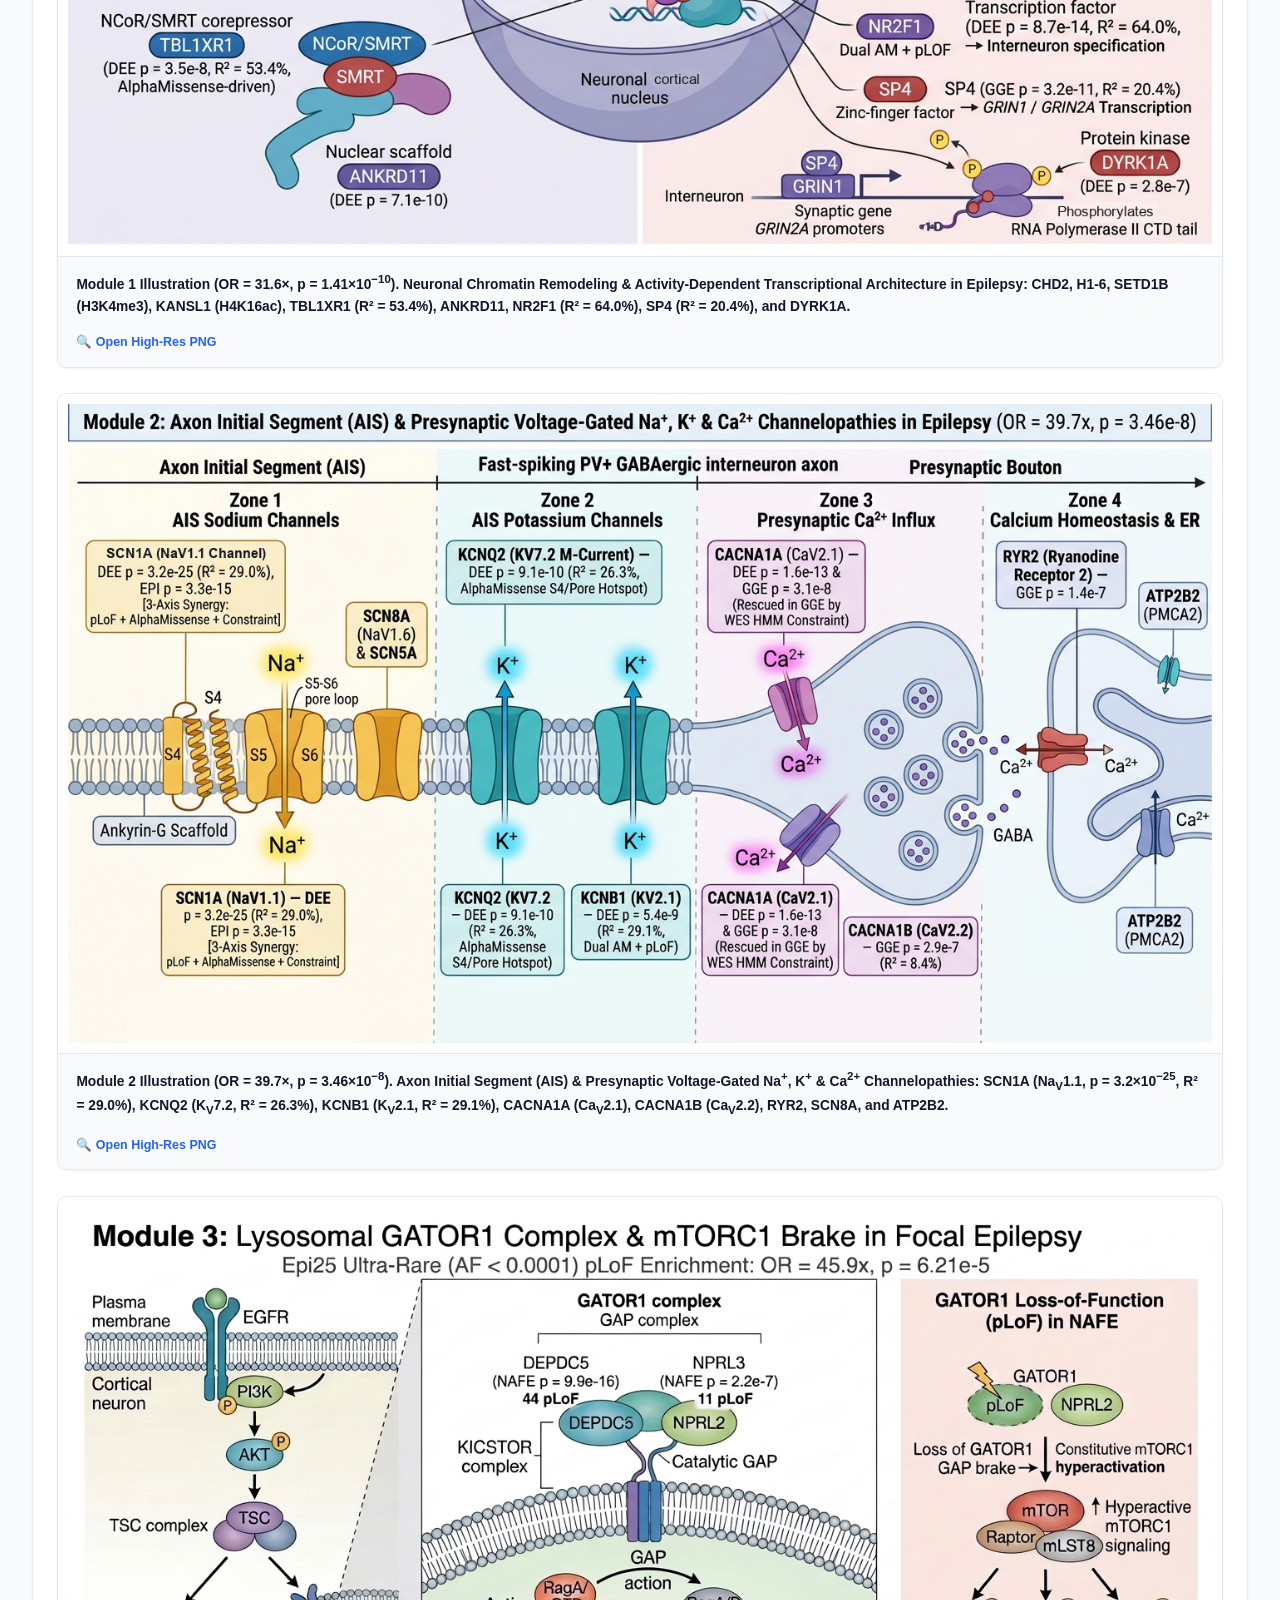
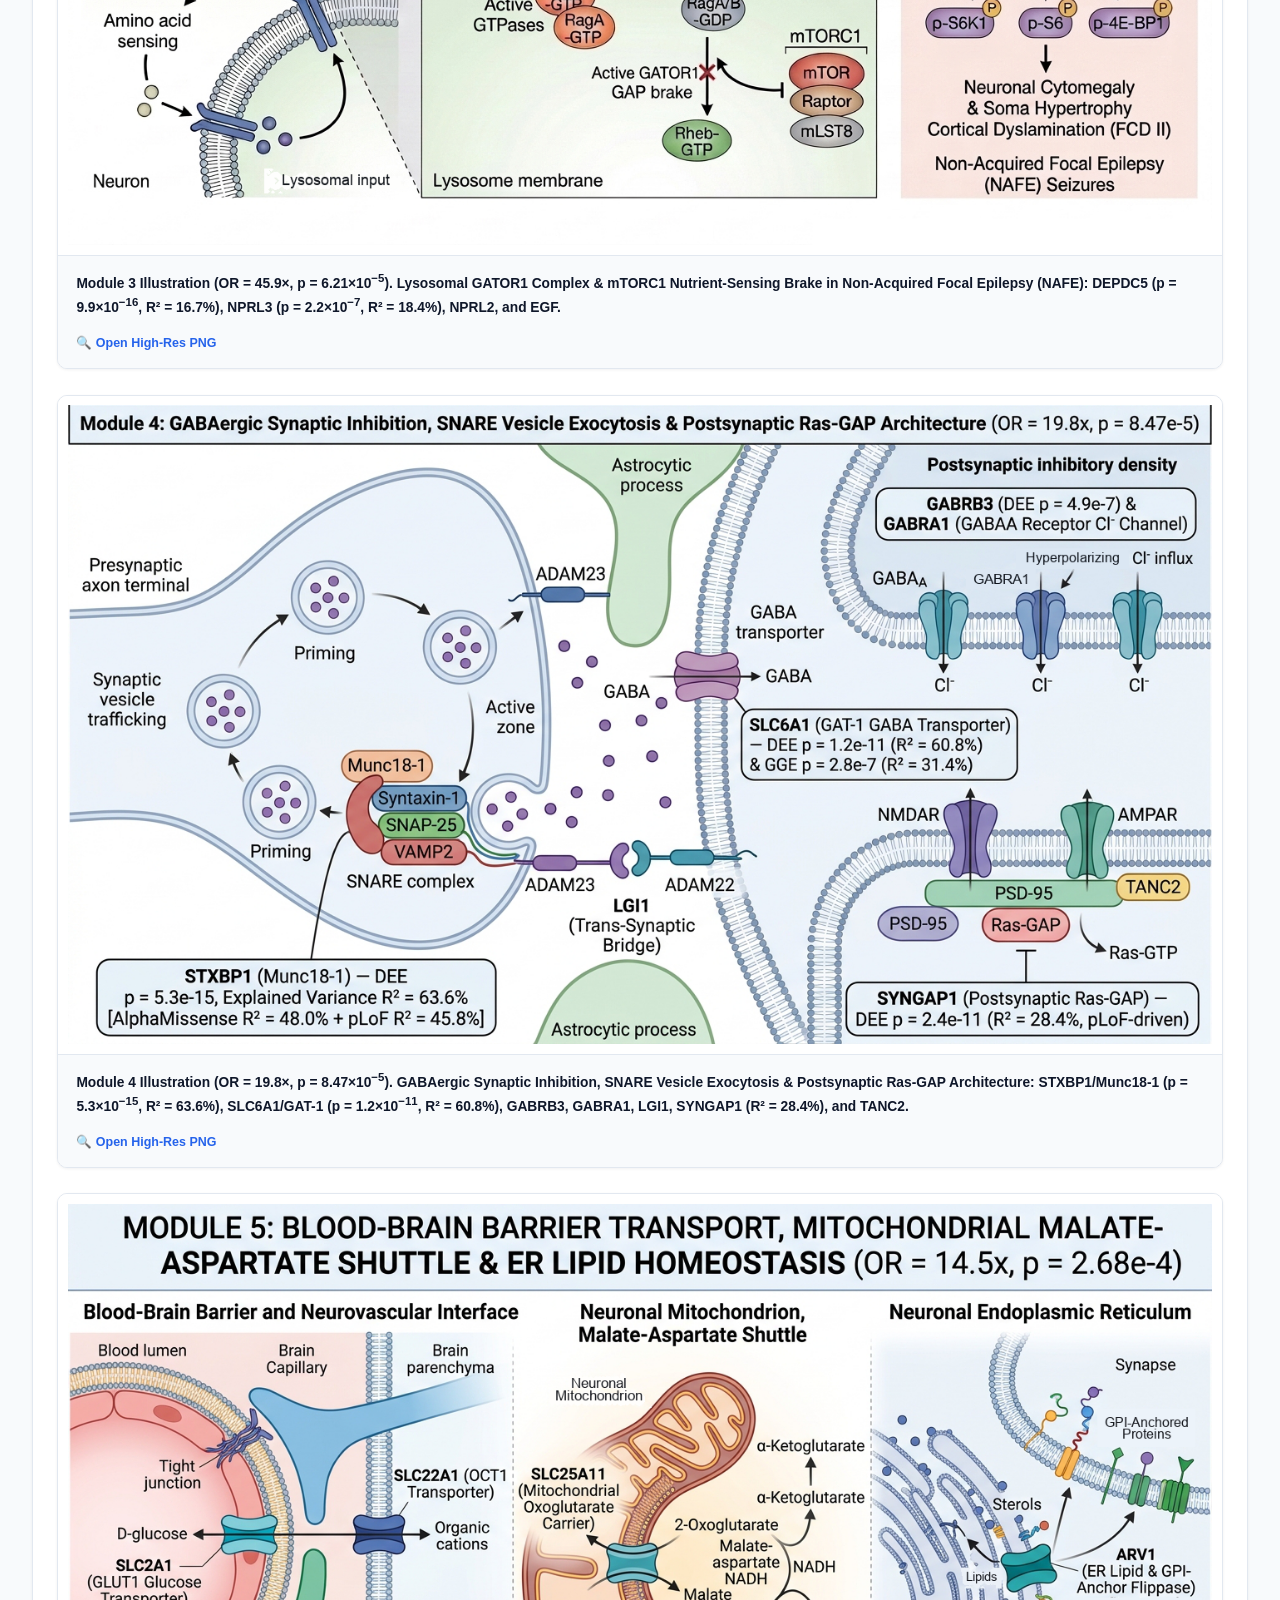
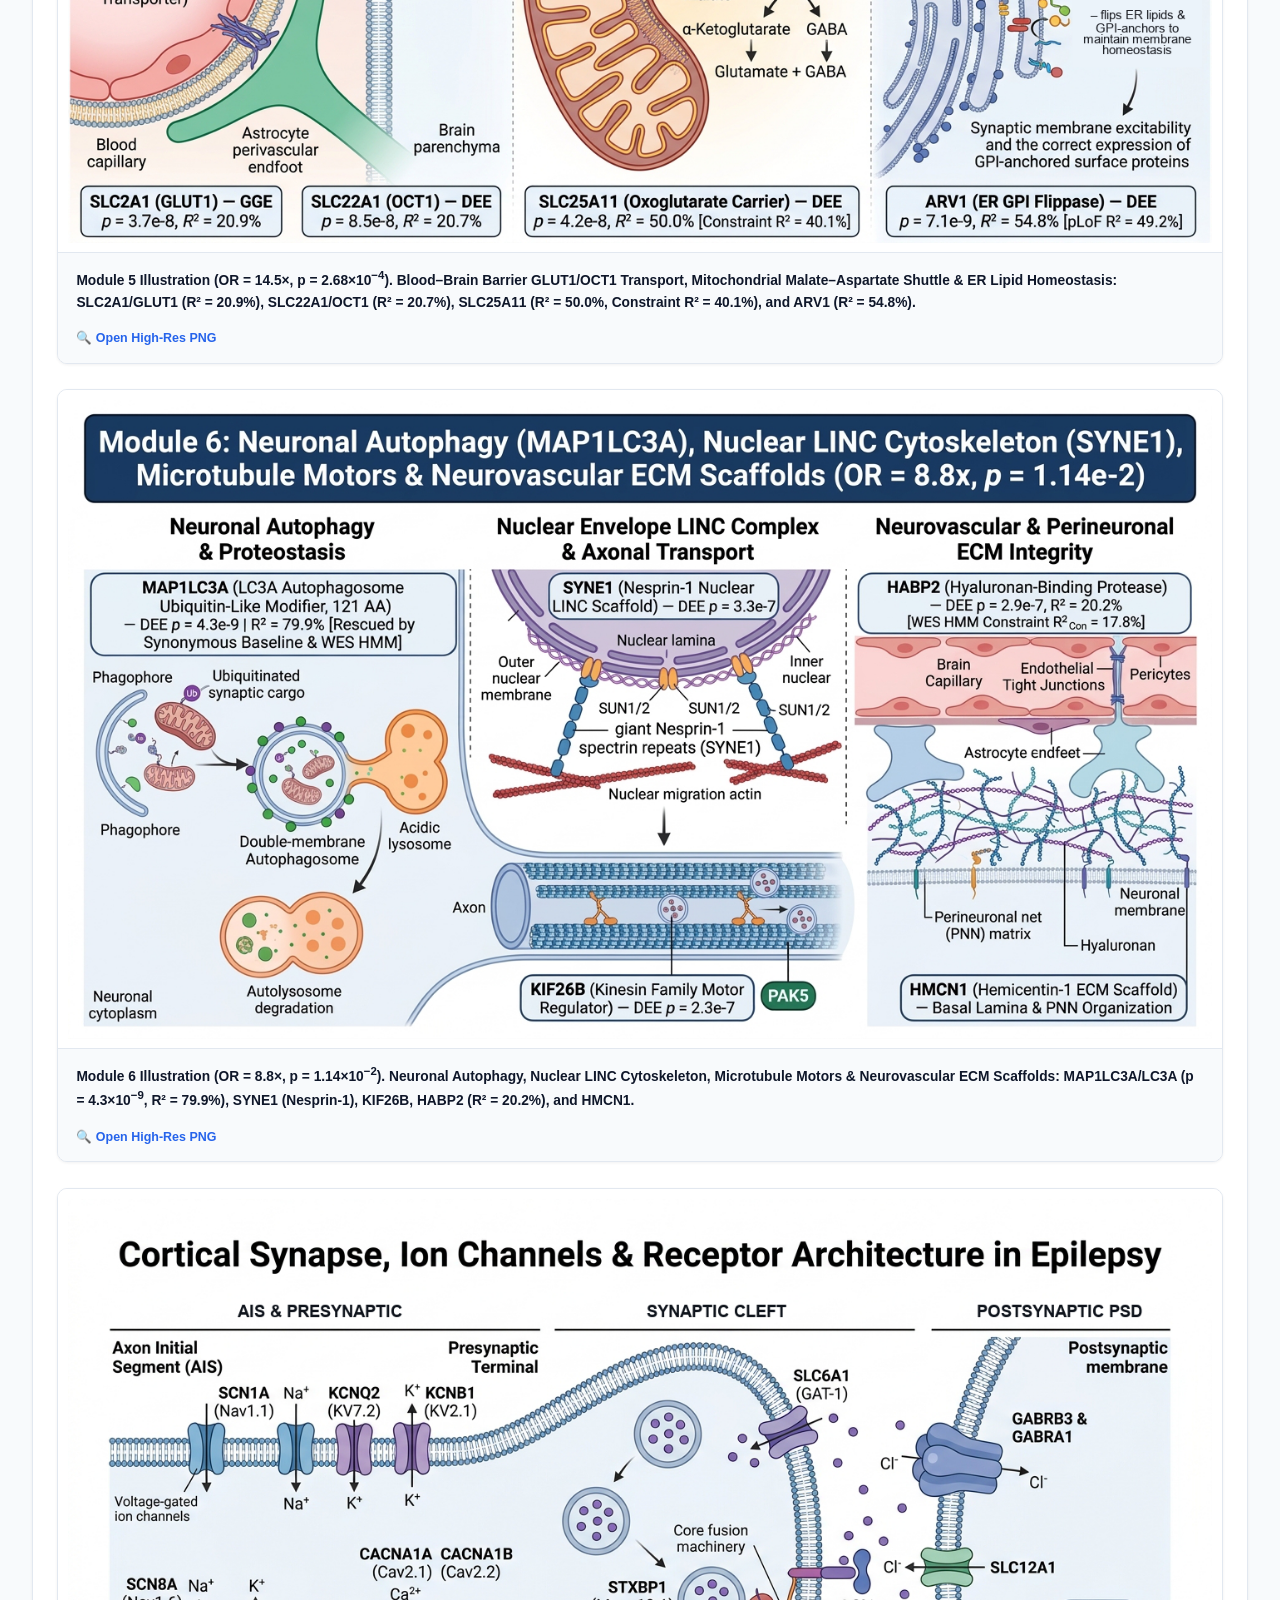
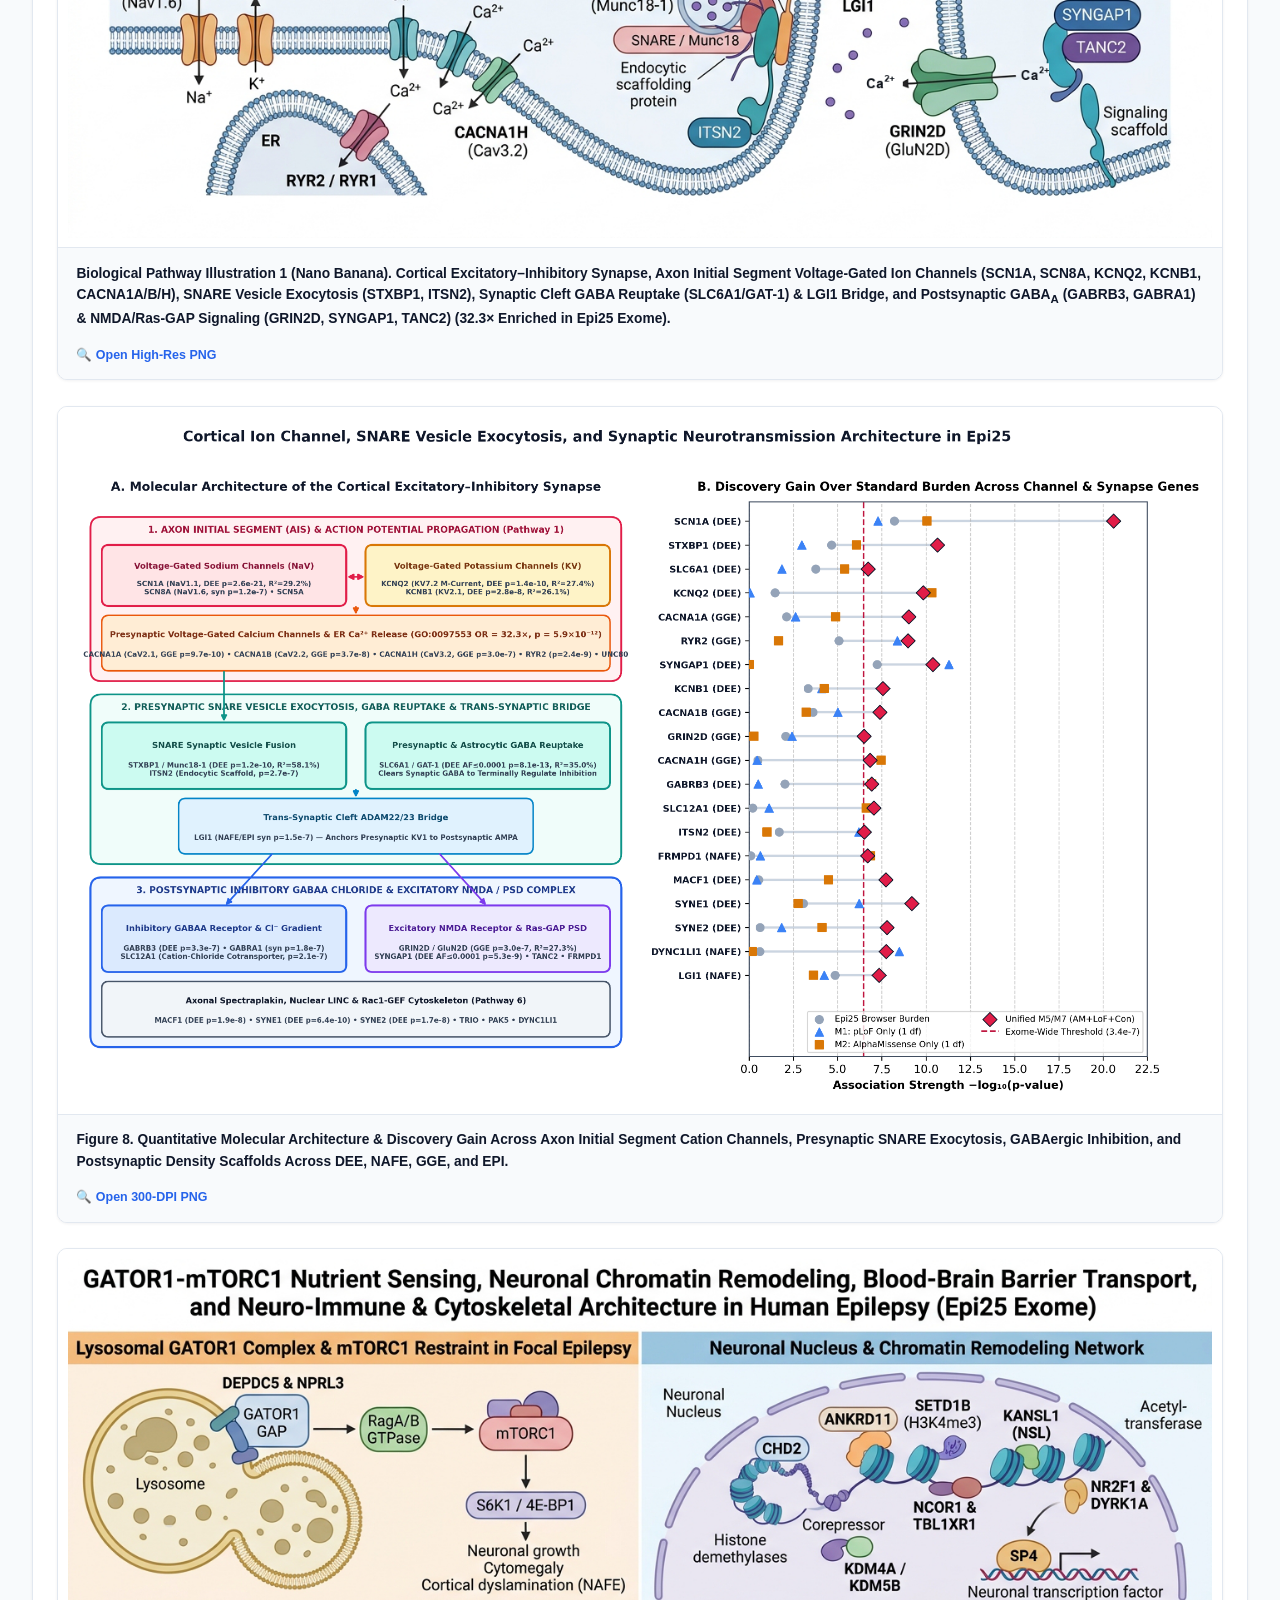
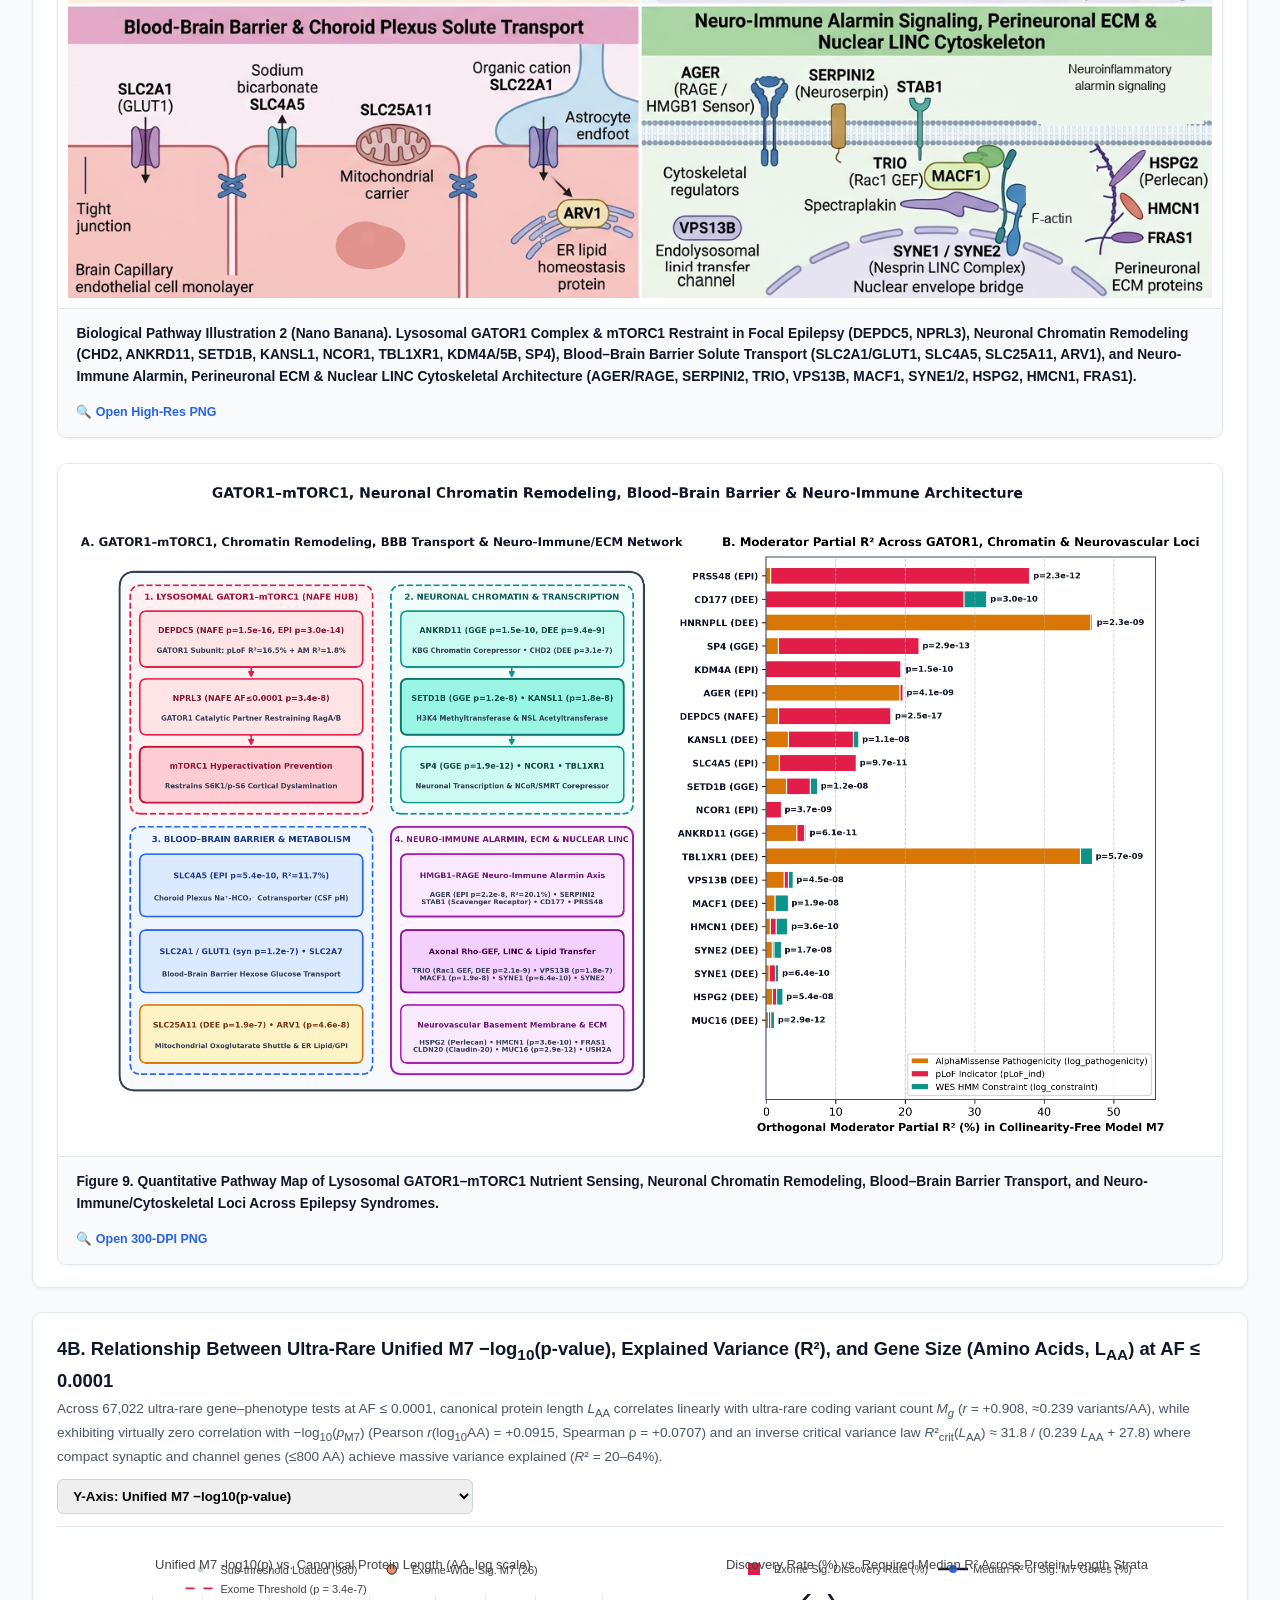
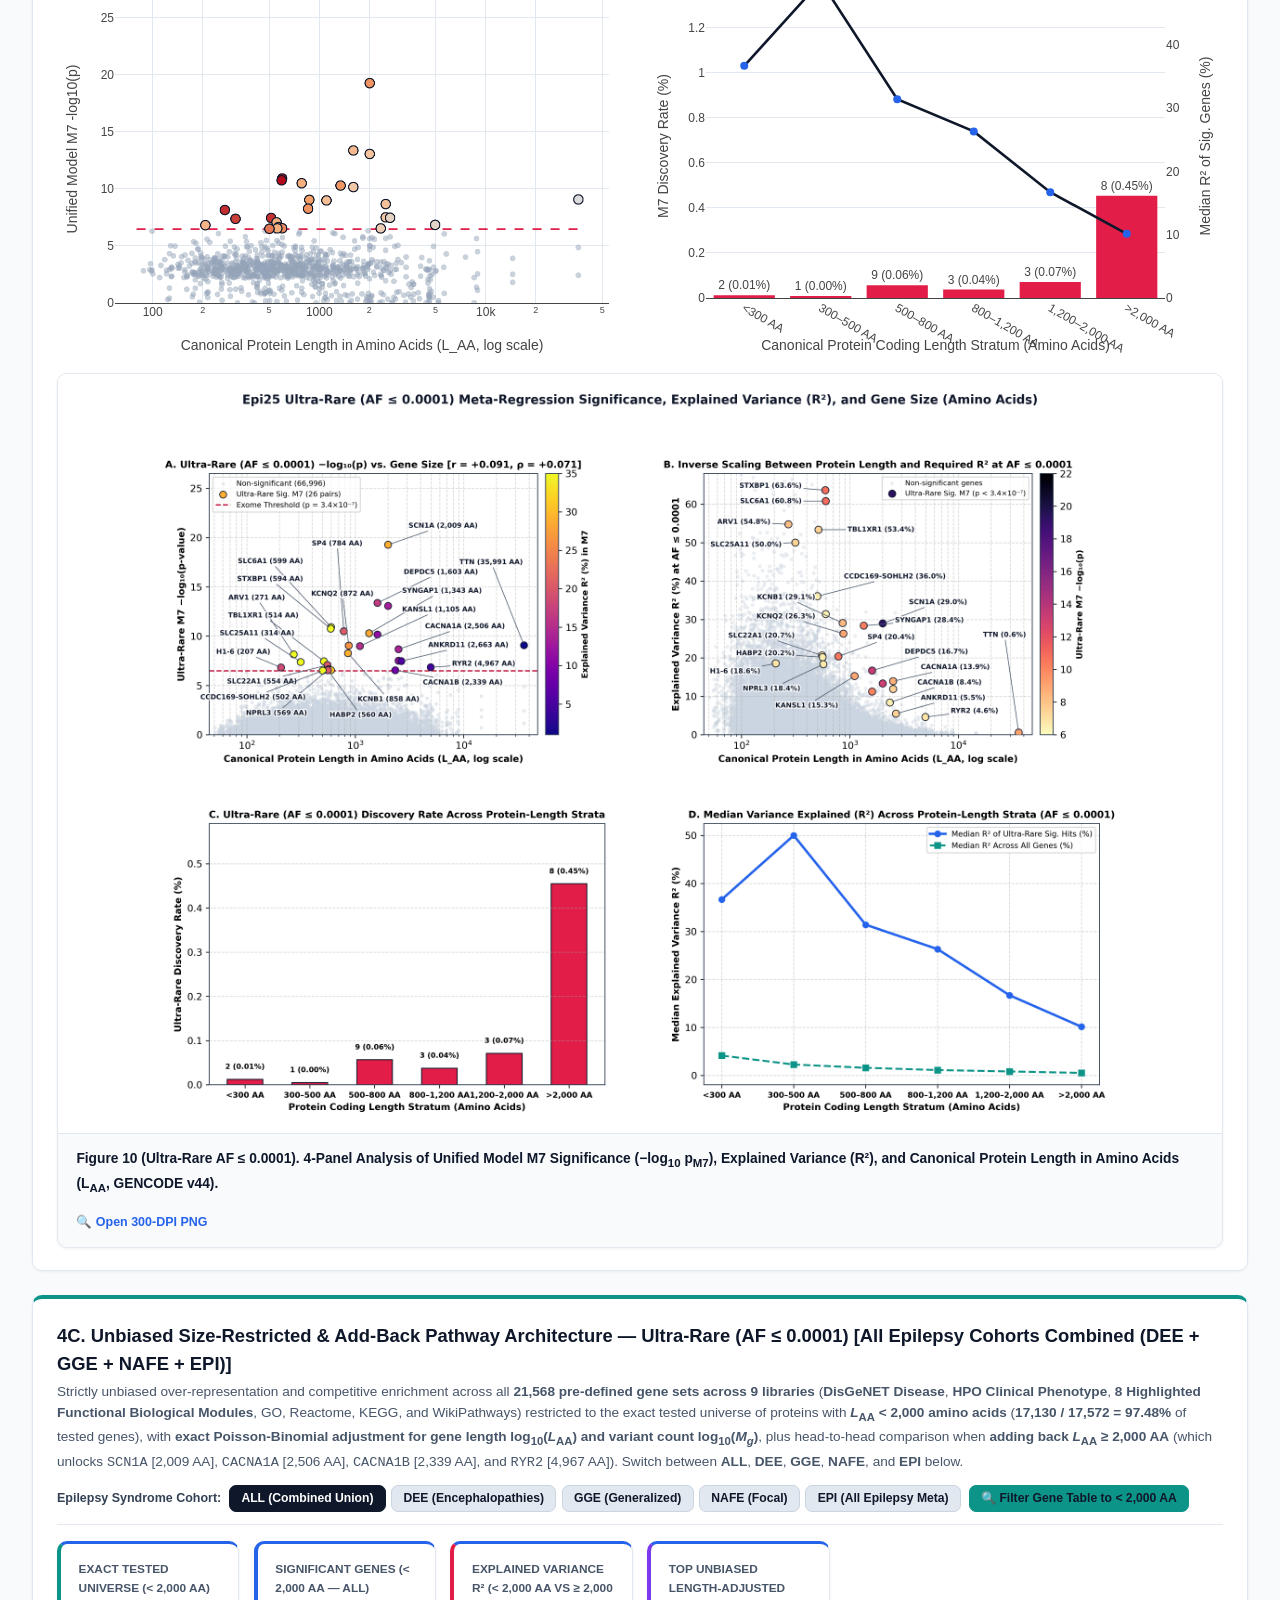
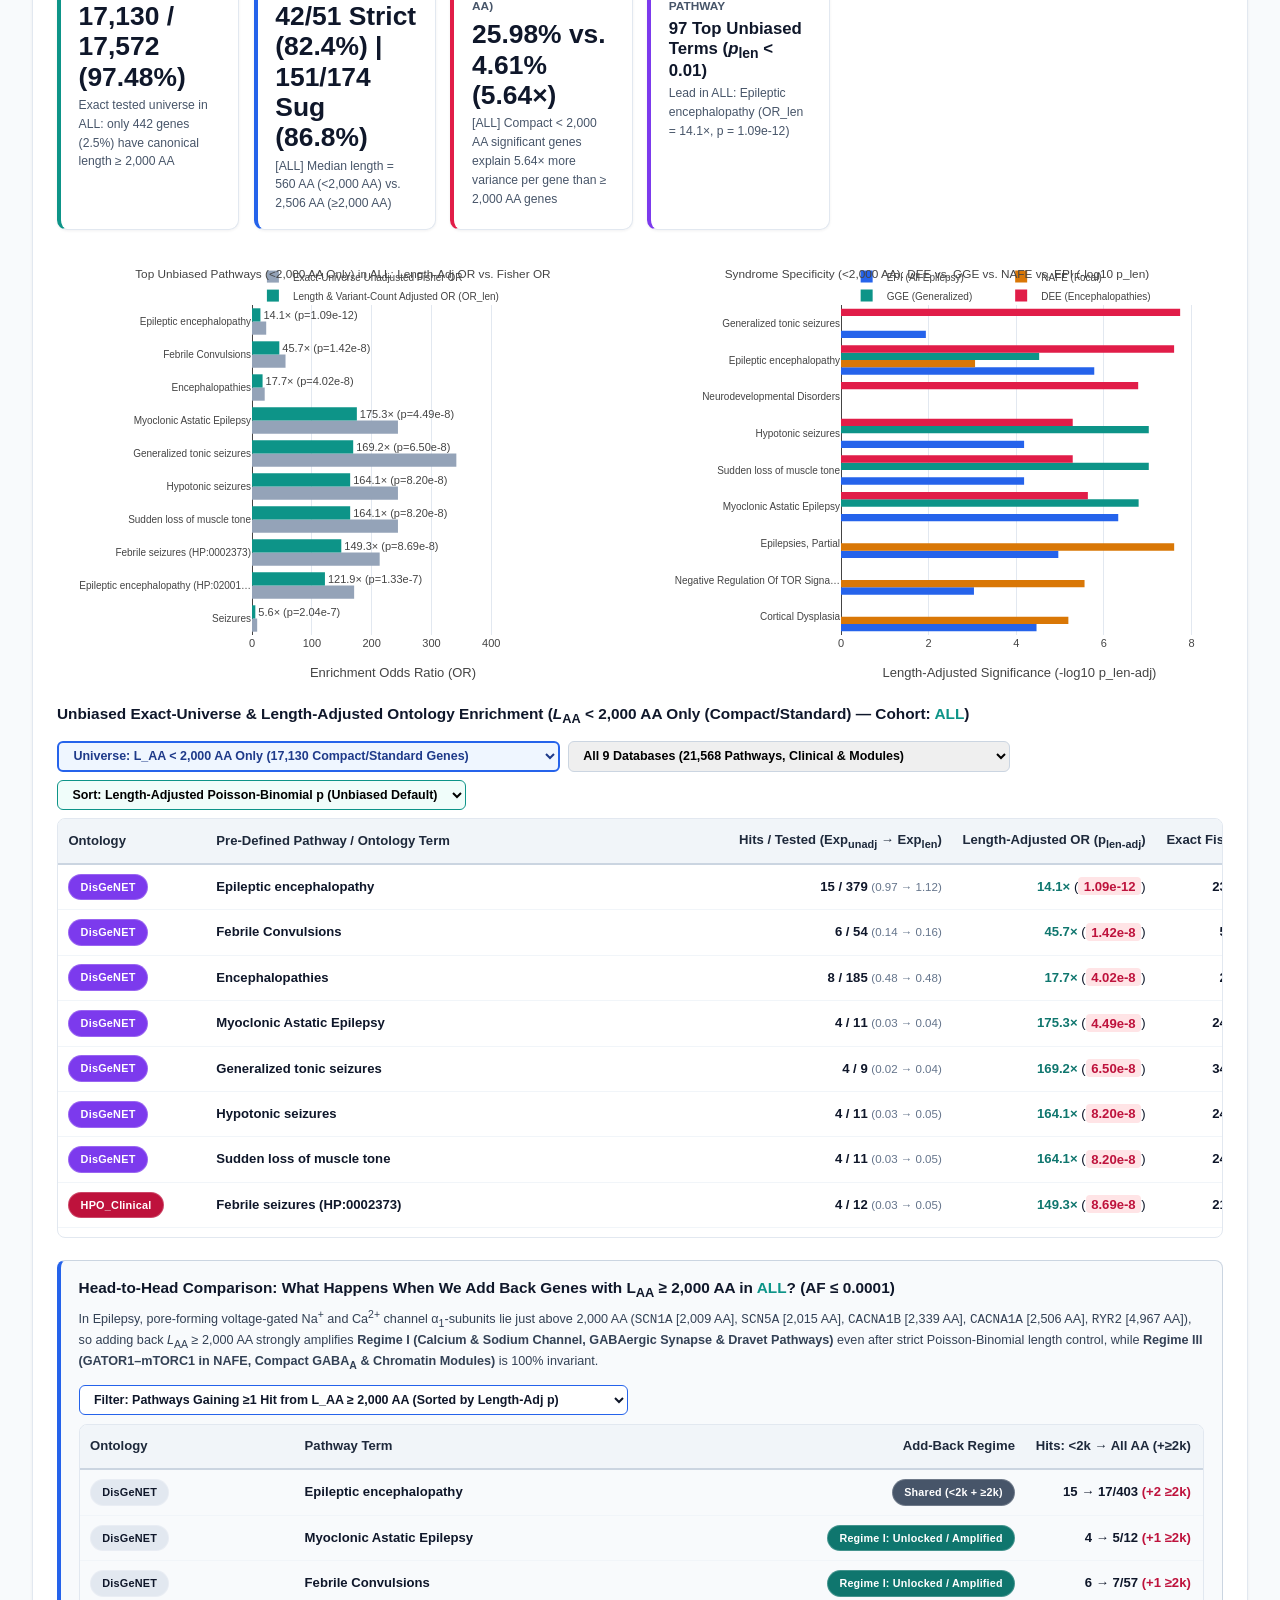
==== commit 0f6a22f8: "Add Figure 14 and interactive 2-component EM mixture proportions & butterfly slope charts" ====
--- a/index.html
+++ b/index.html
@@ -649,14 +649,43 @@
         </div>
       </div>
 
-      <!-- EMBEDDED HIGH-IMPACT FIGURE 13 -->
-      <div class="fig-card" style="margin-bottom: 1.25rem;">
-        <a href="assets/fig13_bidirectional_m8_m9_architecture.png?v=20261029a" target="_blank">
-          <img src="assets/fig13_bidirectional_m8_m9_architecture.png?v=20261029a" alt="Figure 13: Incorporating Risk and Protective Effects via Model 2 (M8) and Model 3 (M9) in Epilepsy Exomes" />
-        </a>
-        <div class="fig-caption">
-          <span><strong>Figure 13 (High-Impact New Methods Figure). Incorporating Risk &amp; Protective Effects in Rare-Variant Meta-Regression: Model 2 (M8: Joint 4-d.f. Location + Slope) and Model 3 (M9: 2-Component Latent Sign-Mixture EM &amp; Folded-Normal Dispersion) Across Epi25 Epilepsy Syndromes (DEE, GGE, NAFE, EPI).</strong> (A) Mathematical &amp; conceptual comparison of M7 vs. M8 vs. M9. (B) Exome-wide gene discovery gain across Epi25 cohorts (expanding unique significant genes from 45 in M7 to 70 across M7 &cup; M8 &cup; M9 at AF &le; 0.001, and from 21 to 35 at AF &le; 0.0001). (C) M8 Joint Location&ndash;Slope Phase Diagram rescuing <em>GABRB3</em>, <em>CACNA1H</em>, <em>SLC25A11</em>, and <em>PIEZO1</em>. (D) M9 2-Component EM Risk &amp; Protective bifurcation on <em>CACNA1H</em> (Ca<sub>V</sub>3.2 channel in GGE) and discovery gain across rescued epilepsy loci.</span>
-          <a class="fig-open-link" href="assets/fig13_bidirectional_m8_m9_architecture.png?v=20261029a" target="_blank">&#128269; Open 300-DPI PNG</a>
+      <!-- INTERACTIVE 2-COMPONENT EM MIXTURE PROPORTIONS & MIRRORED SLOPES CHARTS -->
+      <div style="margin-bottom: 1.25rem; background: #f8fafc; border: 1px solid #cbd5e1; border-left: 4px solid #2563eb; border-radius: 8px; padding: 0.95rem 1.1rem;">
+        <div style="display: flex; justify-content: space-between; align-items: center; gap: 0.75rem; flex-wrap: wrap; margin-bottom: 0.55rem;">
+          <div>
+            <h3 style="font-size: 0.96rem; font-weight: 700; color: #0f172a; margin: 0 0 0.2rem 0;">
+              Interactive EM Two-Component Sign-Mixture Proportions (&pi;&#770;<sub>+,<em>g</em></sub> Risk vs. &pi;&#770;<sub>&minus;,<em>g</em></sub> Protective) &amp; Opposing Slopes for Significant 2-Component Loci
+            </h3>
+            <p style="font-size: 0.79rem; color: #334155; margin: 0;">
+              Visualizes epilepsy genes in the active syndrome where the <strong>2-Component EM Sign-Mixture &amp; Dispersion model (<code>M9</code>)</strong> is statistically significant in the existence of two opposing allelic components (&gamma;&#770;<sub>AM</sub><sup>(+)</sup> &gt; 0 and &gamma;&#770;<sub>AM</sub><sup>(&minus;)</sup> &gt; 0, interior mixture proportion 0.15 &le; &pi;&#770;<sub>+</sub> &le; 0.85, and <em>p</em><sub>mag</sub> &lt; <em>p</em><sub>M7</sub>).
+            </p>
+          </div>
+        </div>
+        <div class="chart-row-2col">
+          <div id="plot-m9-mixture-proportions" class="plot-box" style="height: 440px;"></div>
+          <div id="plot-m9-butterfly-slopes" class="plot-box" style="height: 440px;"></div>
+        </div>
+      </div>
+
+      <!-- EMBEDDED HIGH-IMPACT FIGURE 13 & FIGURE 14 -->
+      <div class="chart-row-2col" style="margin-bottom: 1.25rem;">
+        <div class="fig-card">
+          <a href="assets/fig13_bidirectional_m8_m9_architecture.png?v=20261029b" target="_blank">
+            <img src="assets/fig13_bidirectional_m8_m9_architecture.png?v=20261029b" alt="Figure 13: Incorporating Risk and Protective Effects via Model 2 (M8) and Model 3 (M9) in Epilepsy Exomes" />
+          </a>
+          <div class="fig-caption">
+            <span><strong>Figure 13. Incorporating Risk &amp; Protective Effects: Model 2 (M8: Joint 4-d.f. Location + Slope) and Model 3 (M9: 2-Component Latent Sign-Mixture EM &amp; Dispersion) Across Epi25 Syndromes (DEE, GGE, NAFE, EPI).</strong></span>
+            <a class="fig-open-link" href="assets/fig13_bidirectional_m8_m9_architecture.png?v=20261029b" target="_blank">&#128269; Open 300-DPI PNG</a>
+          </div>
+        </div>
+        <div class="fig-card">
+          <a href="assets/fig14_em_2component_mixture_proportions.png?v=20261029b" target="_blank">
+            <img src="assets/fig14_em_2component_mixture_proportions.png?v=20261029b" alt="Figure 14: Visualizing Two-Component EM Mixture Proportions (pi+ Risk vs pi- Protective) and Opposing Moderator Slopes in Epilepsy" />
+          </a>
+          <div class="fig-caption">
+            <span><strong>Figure 14. Visualizing EM Mixture Proportions (&pi;&#770;<sub>+</sub> Risk vs. &pi;&#770;<sub>&minus;</sub> Protective), Opposing Moderator Slopes, Phase Space, and Bimodal Variant Responsibilities for Significant 2-Component Epilepsy Loci.</strong></span>
+            <a class="fig-open-link" href="assets/fig14_em_2component_mixture_proportions.png?v=20261029b" target="_blank">&#128269; Open 300-DPI PNG</a>
+          </div>
         </div>
       </div>
     </section>
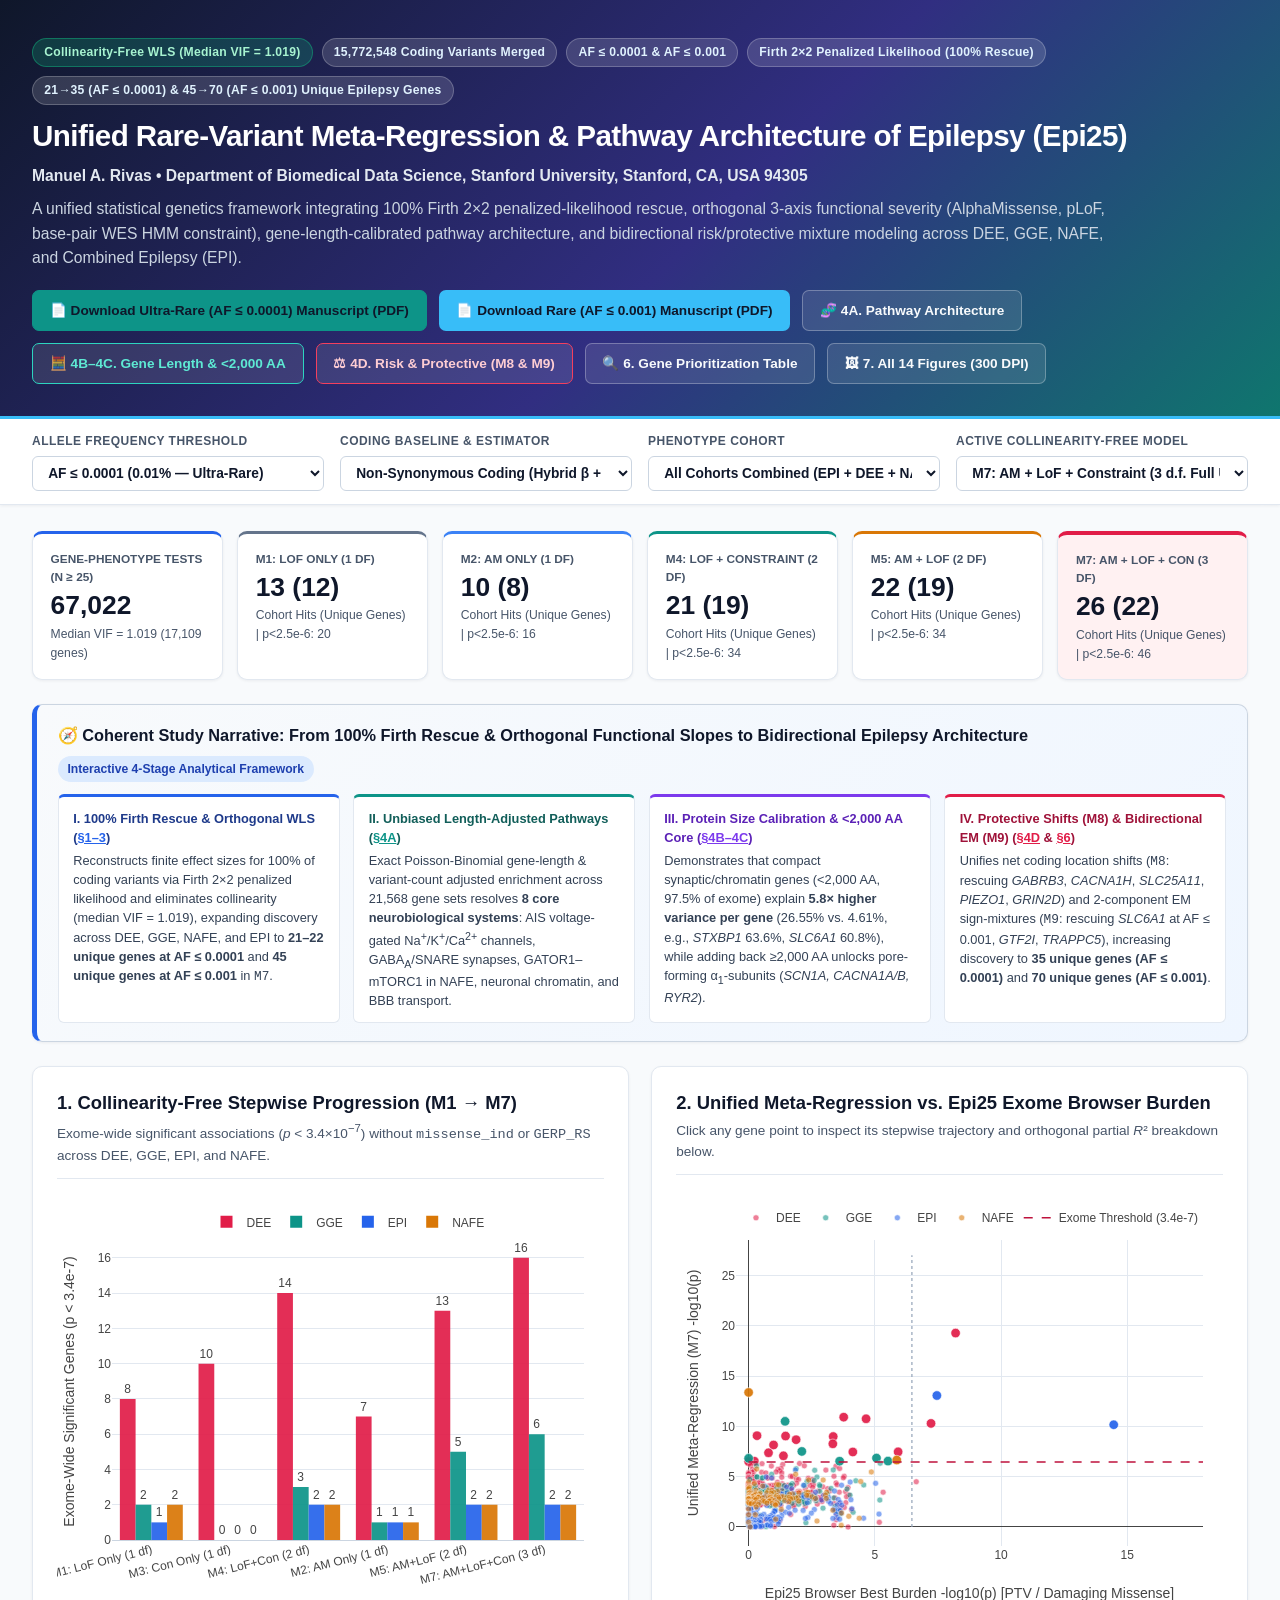
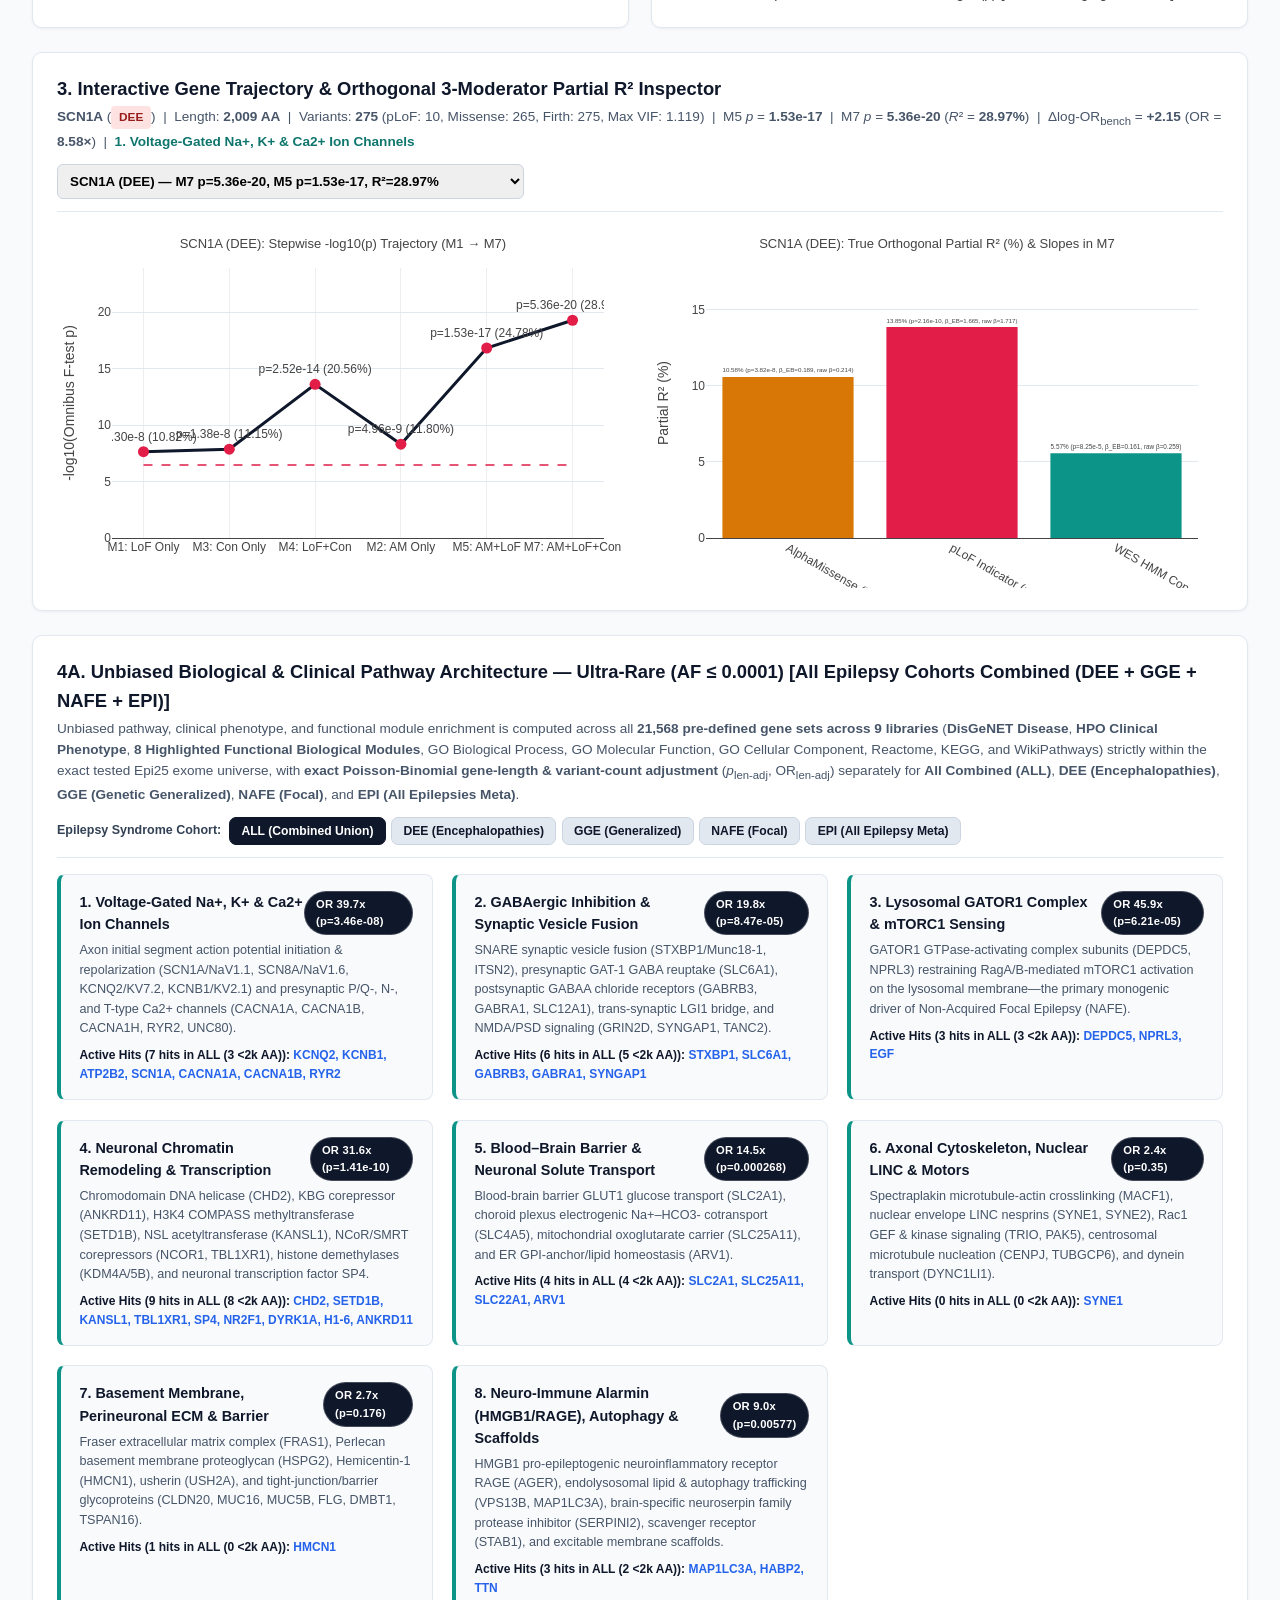
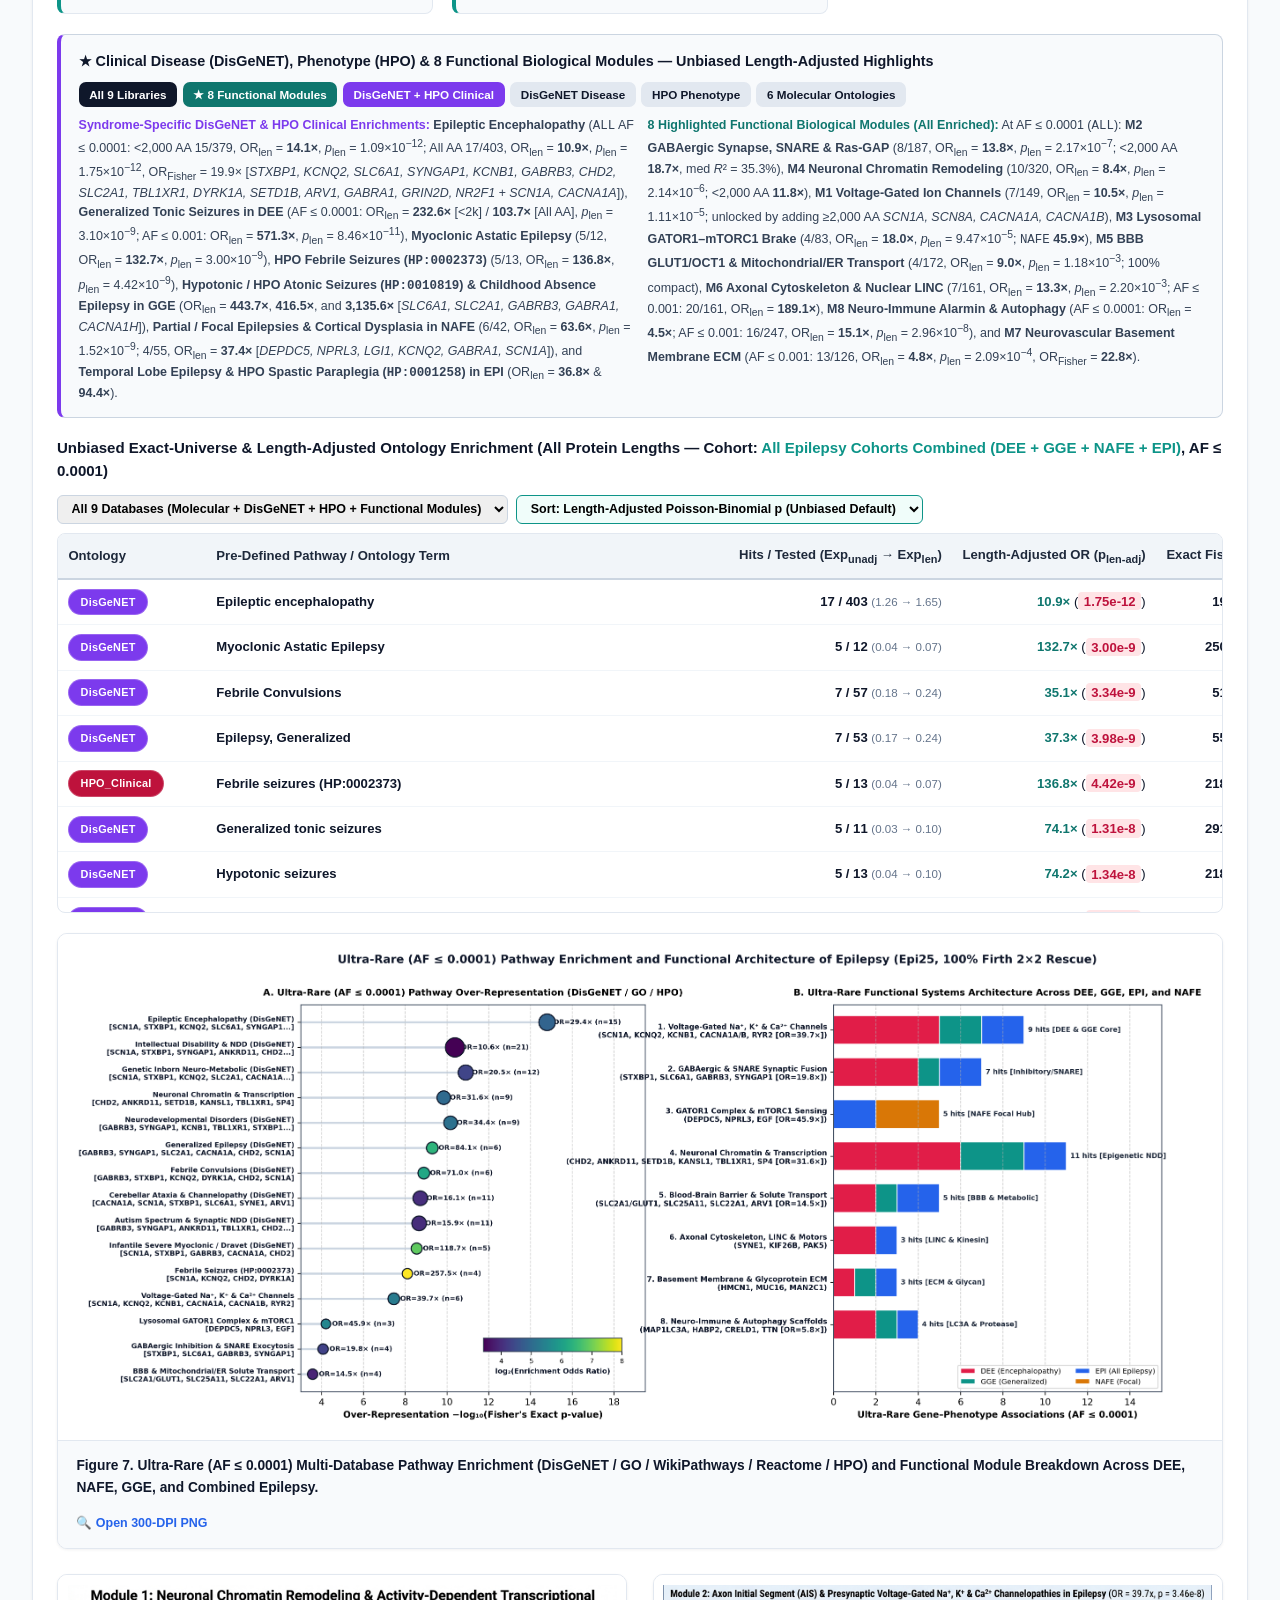
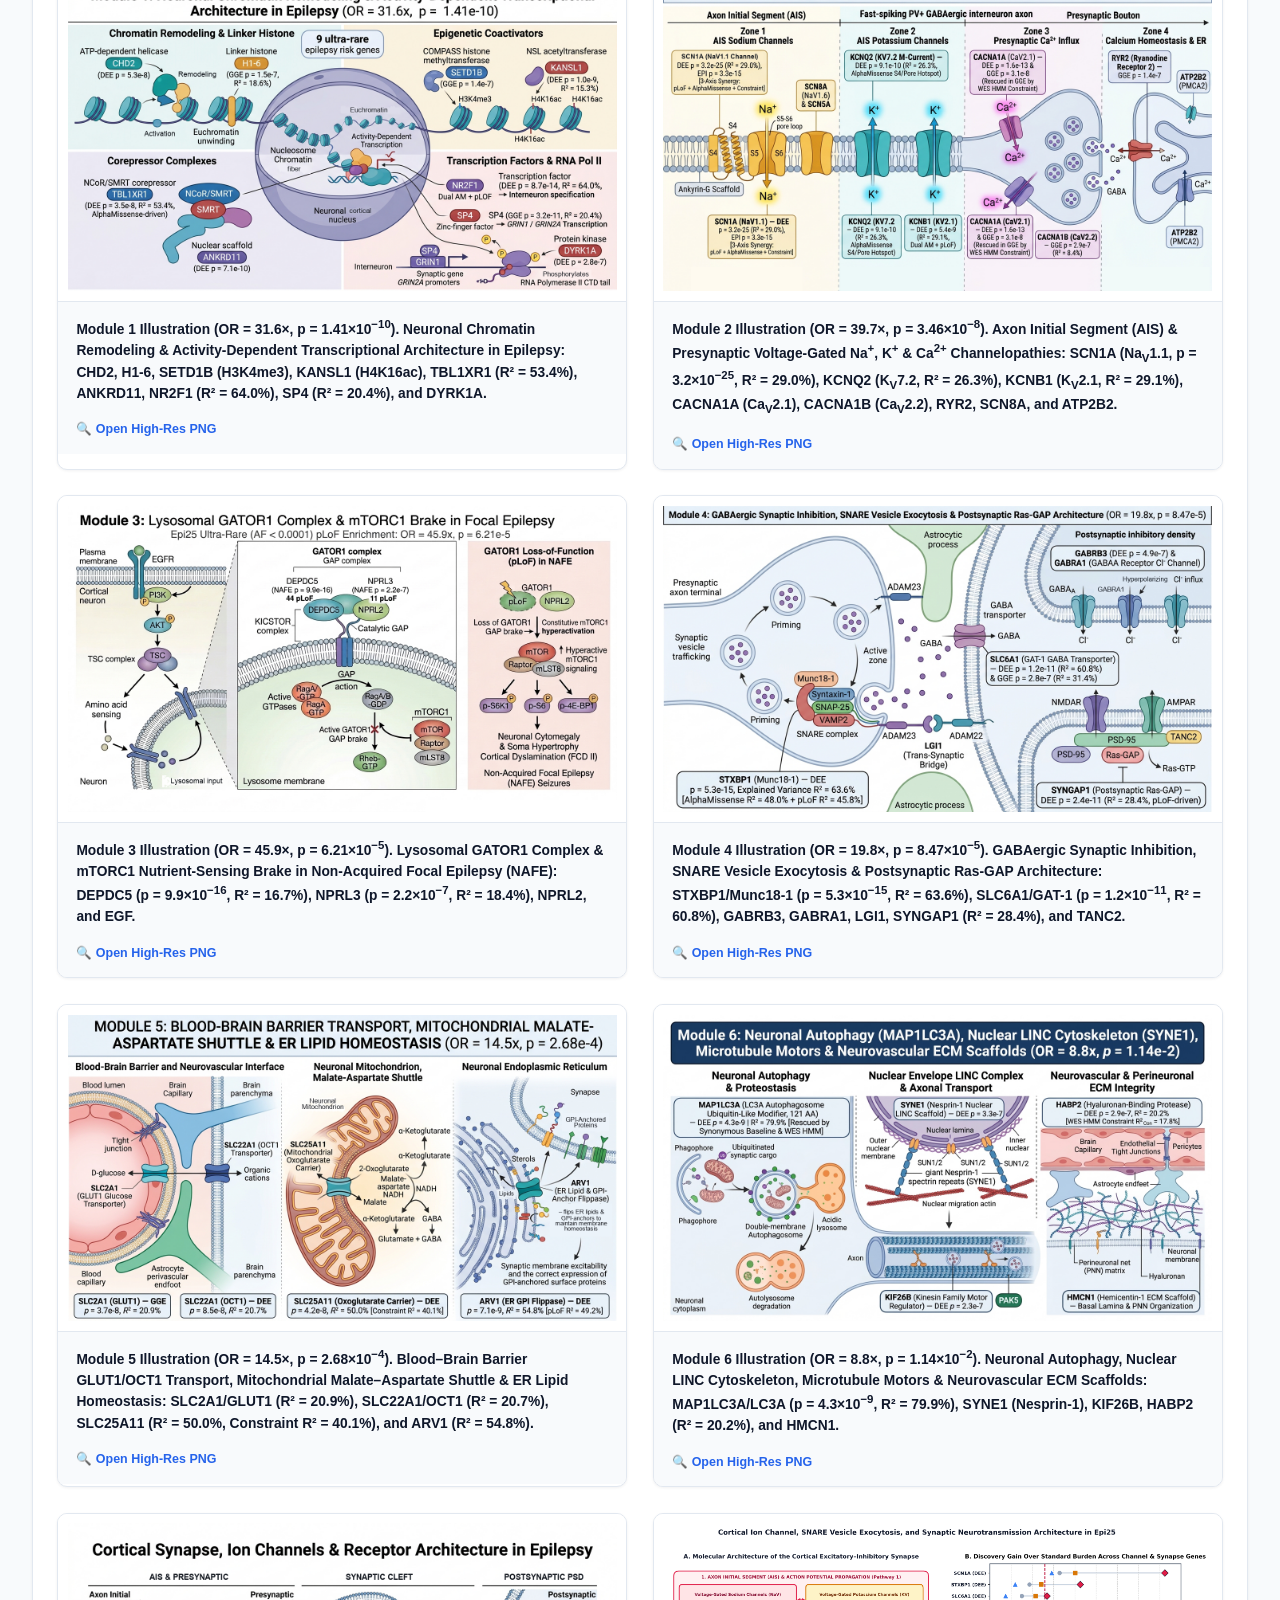
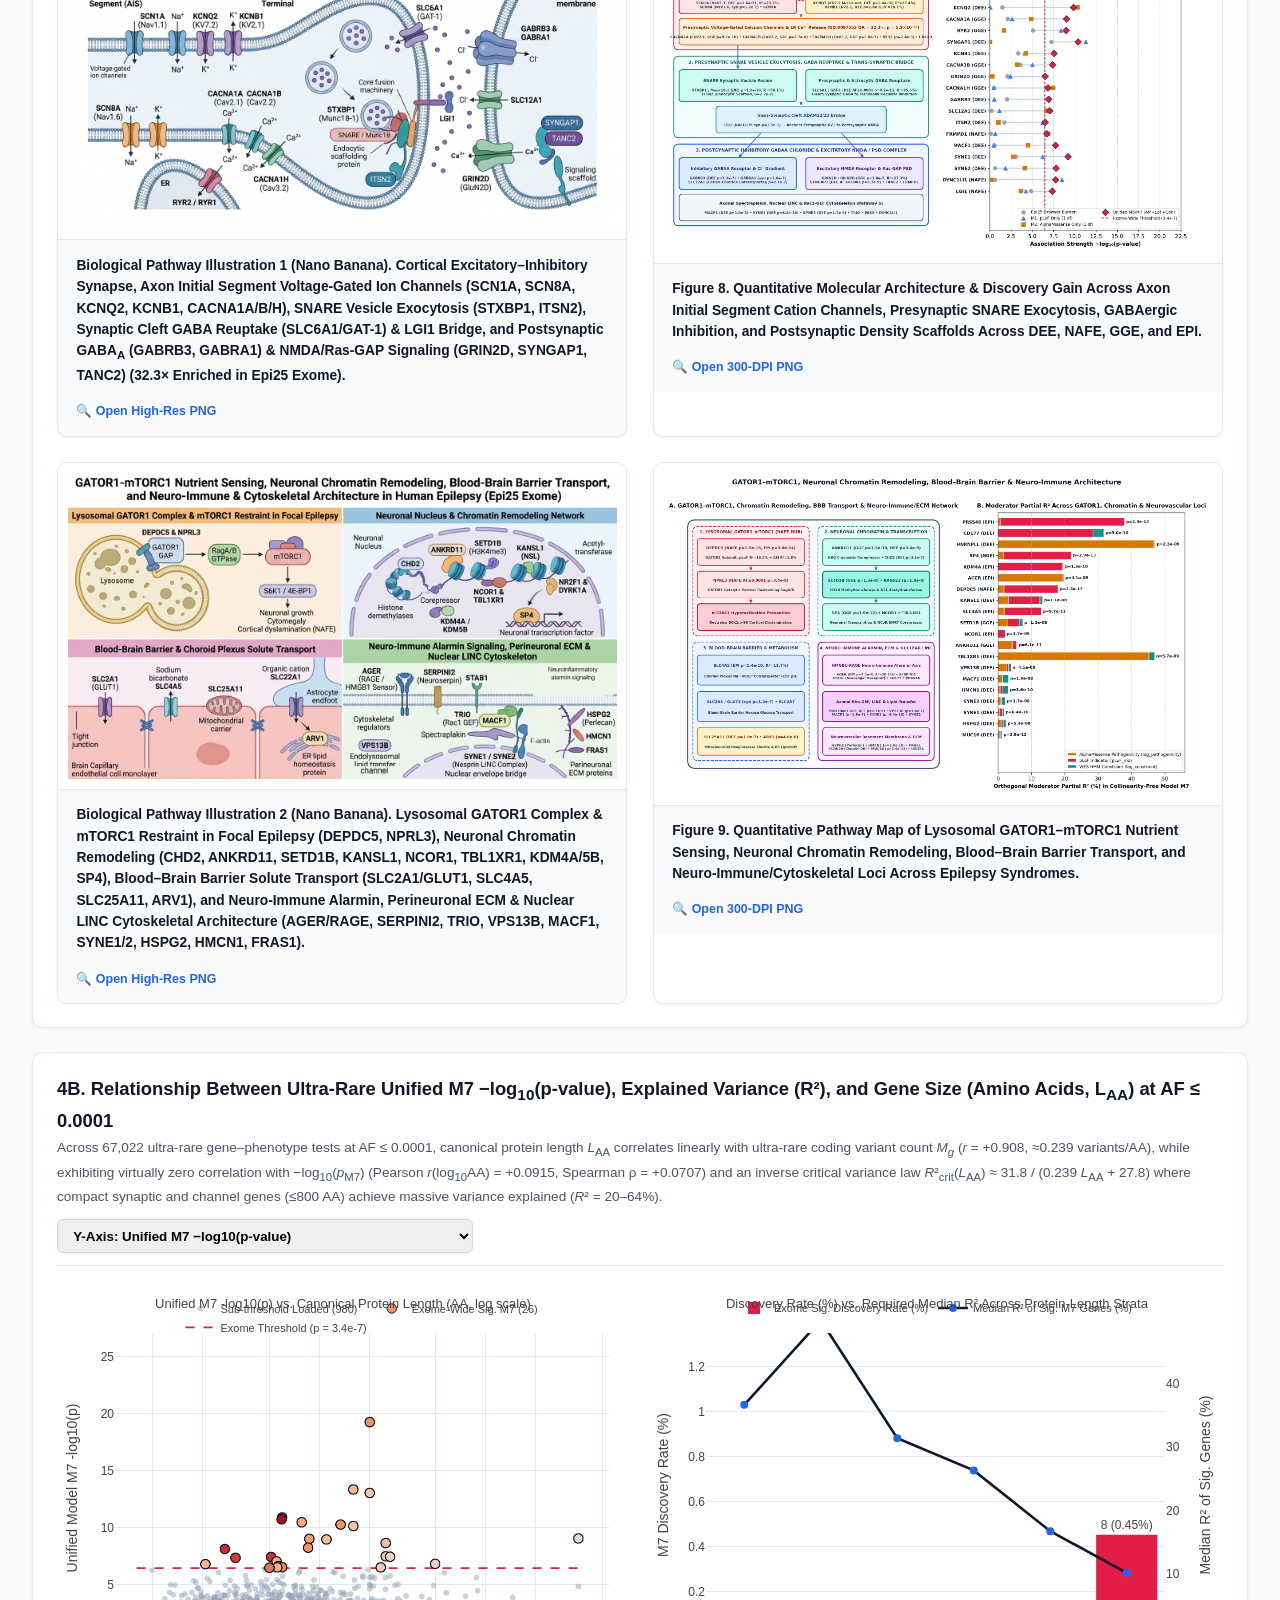
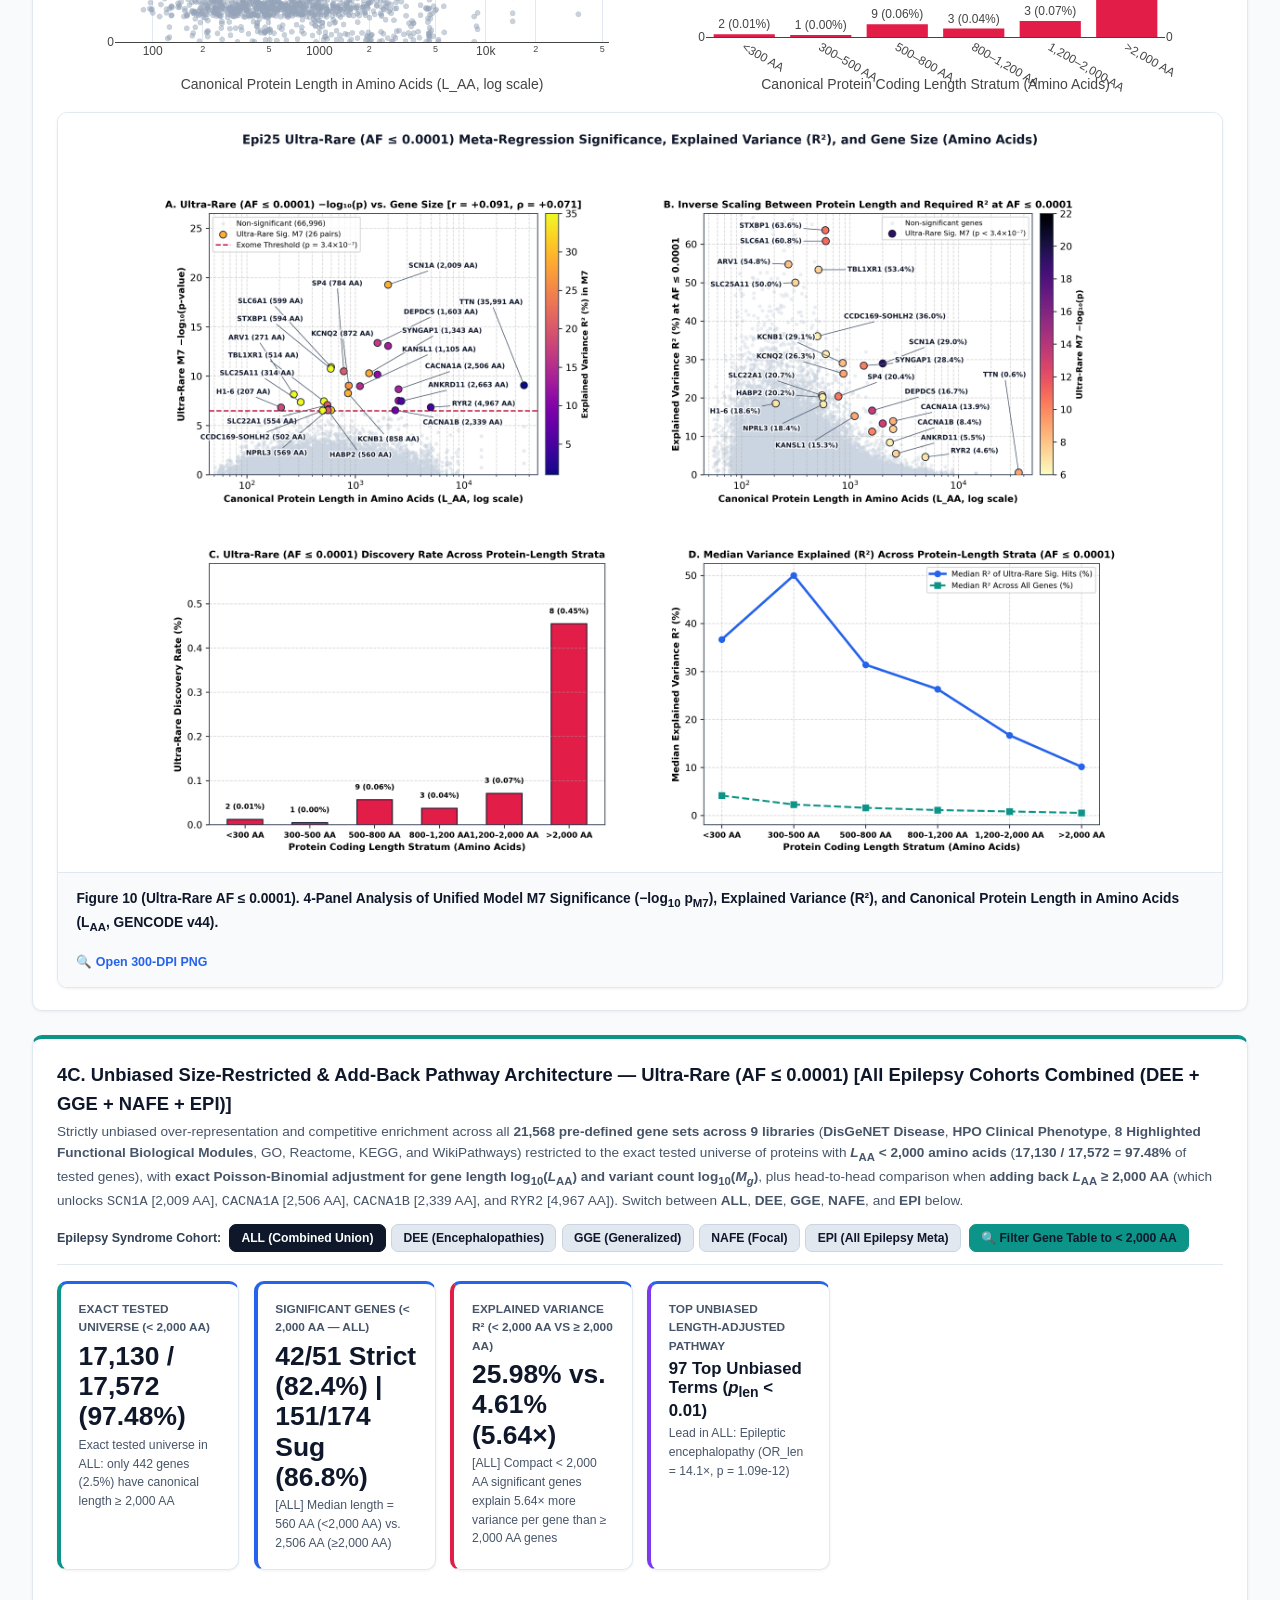
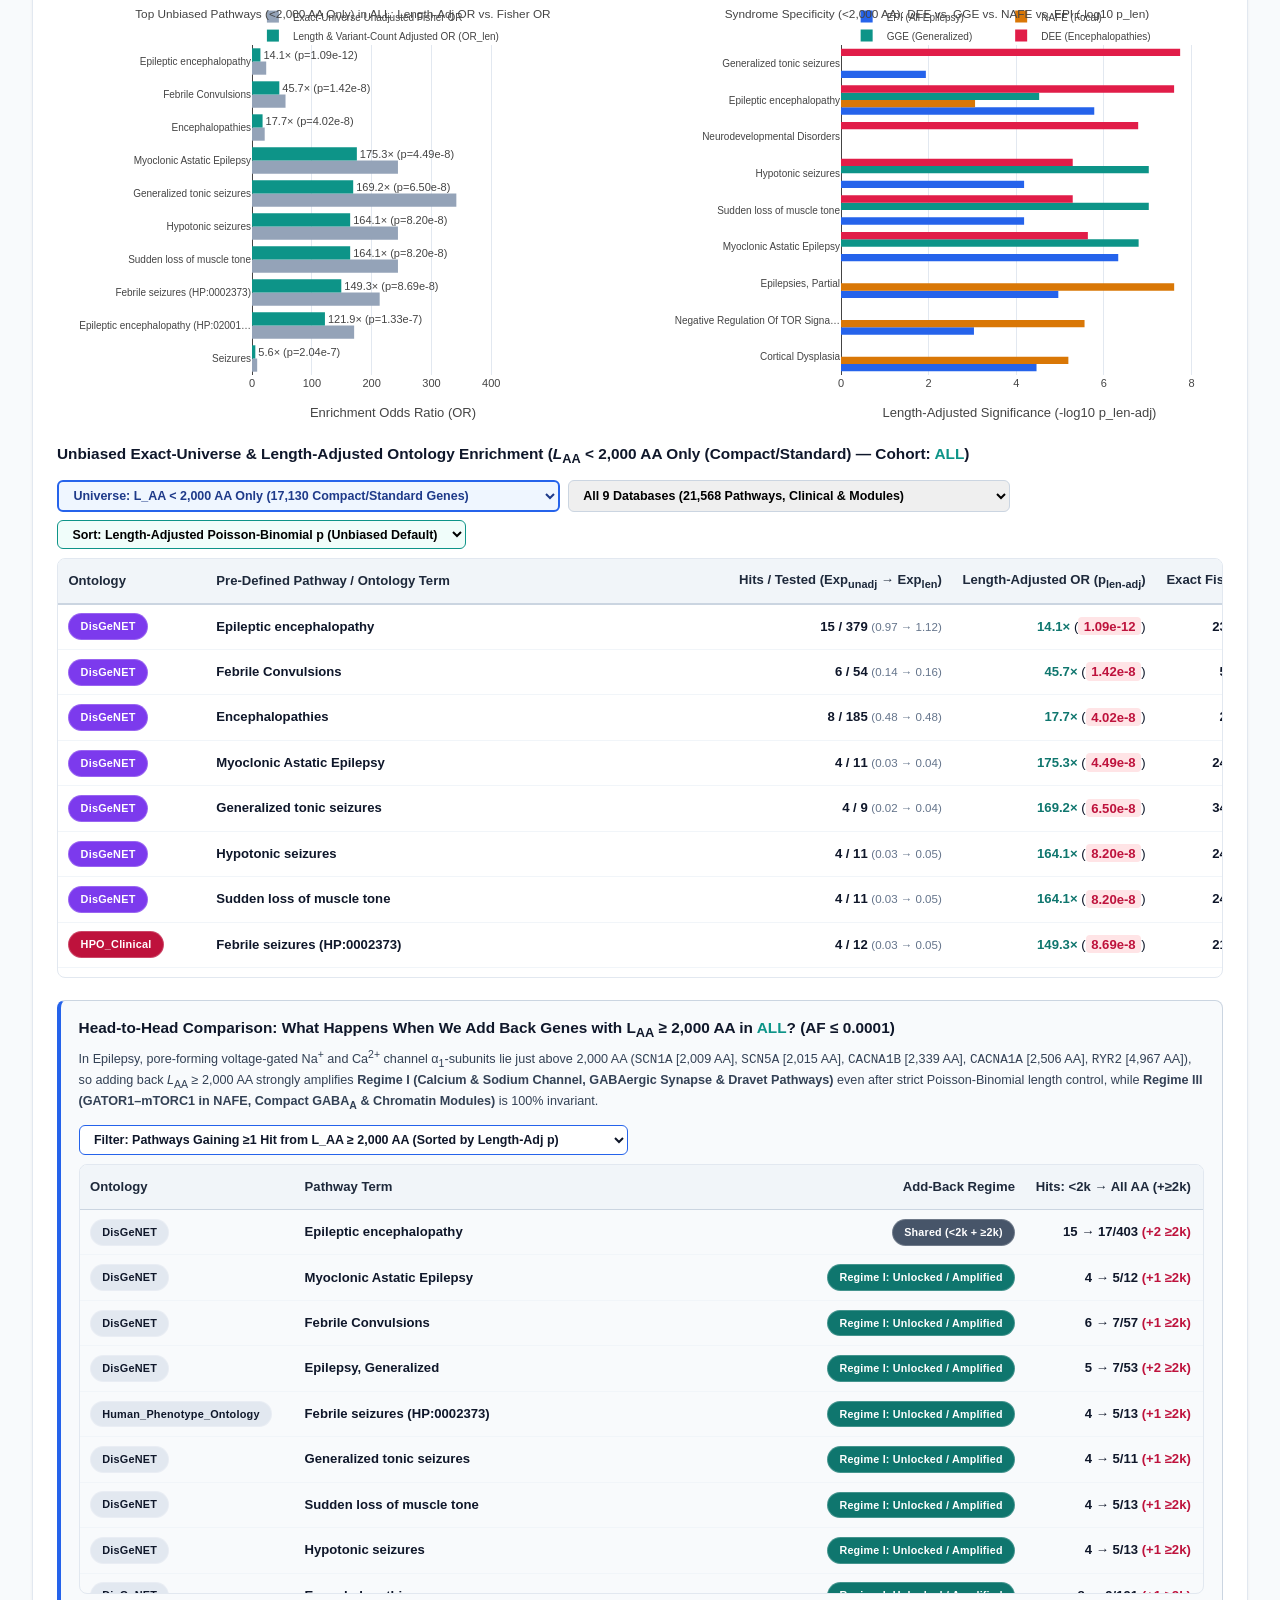
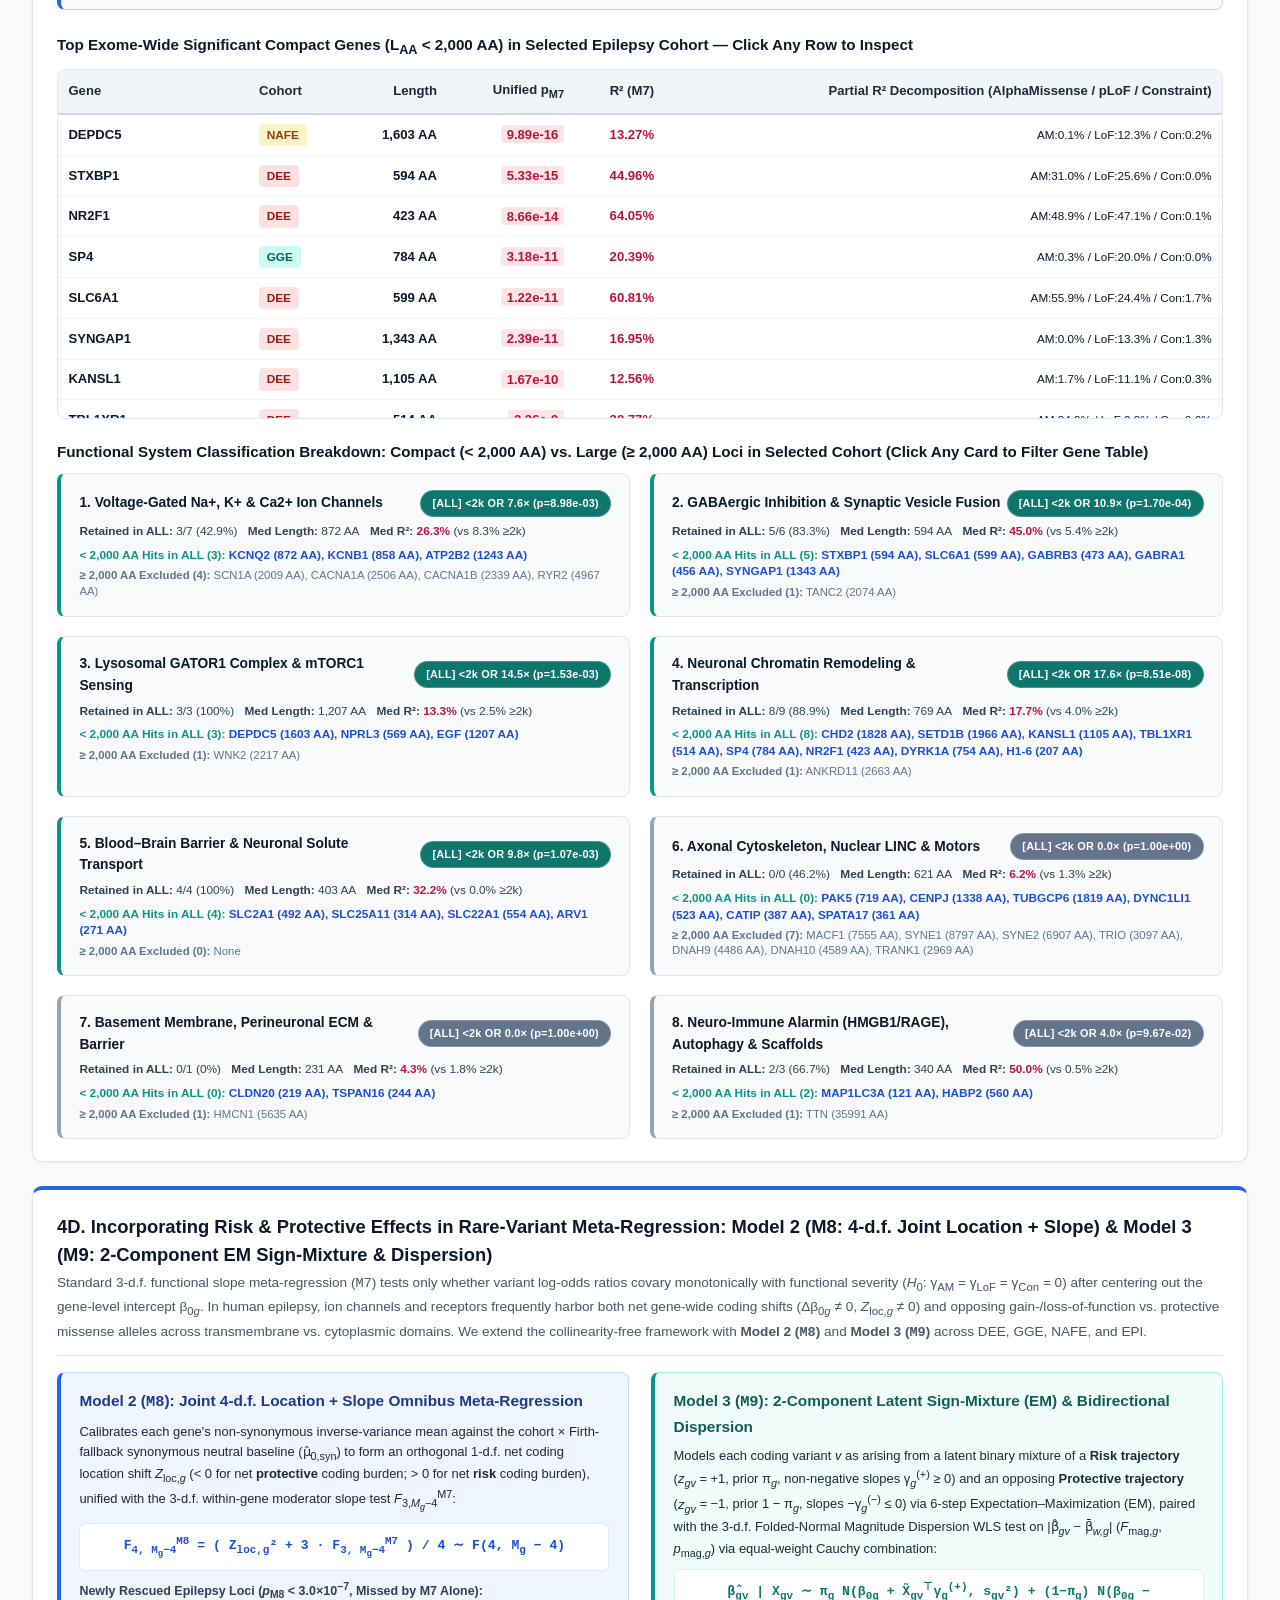
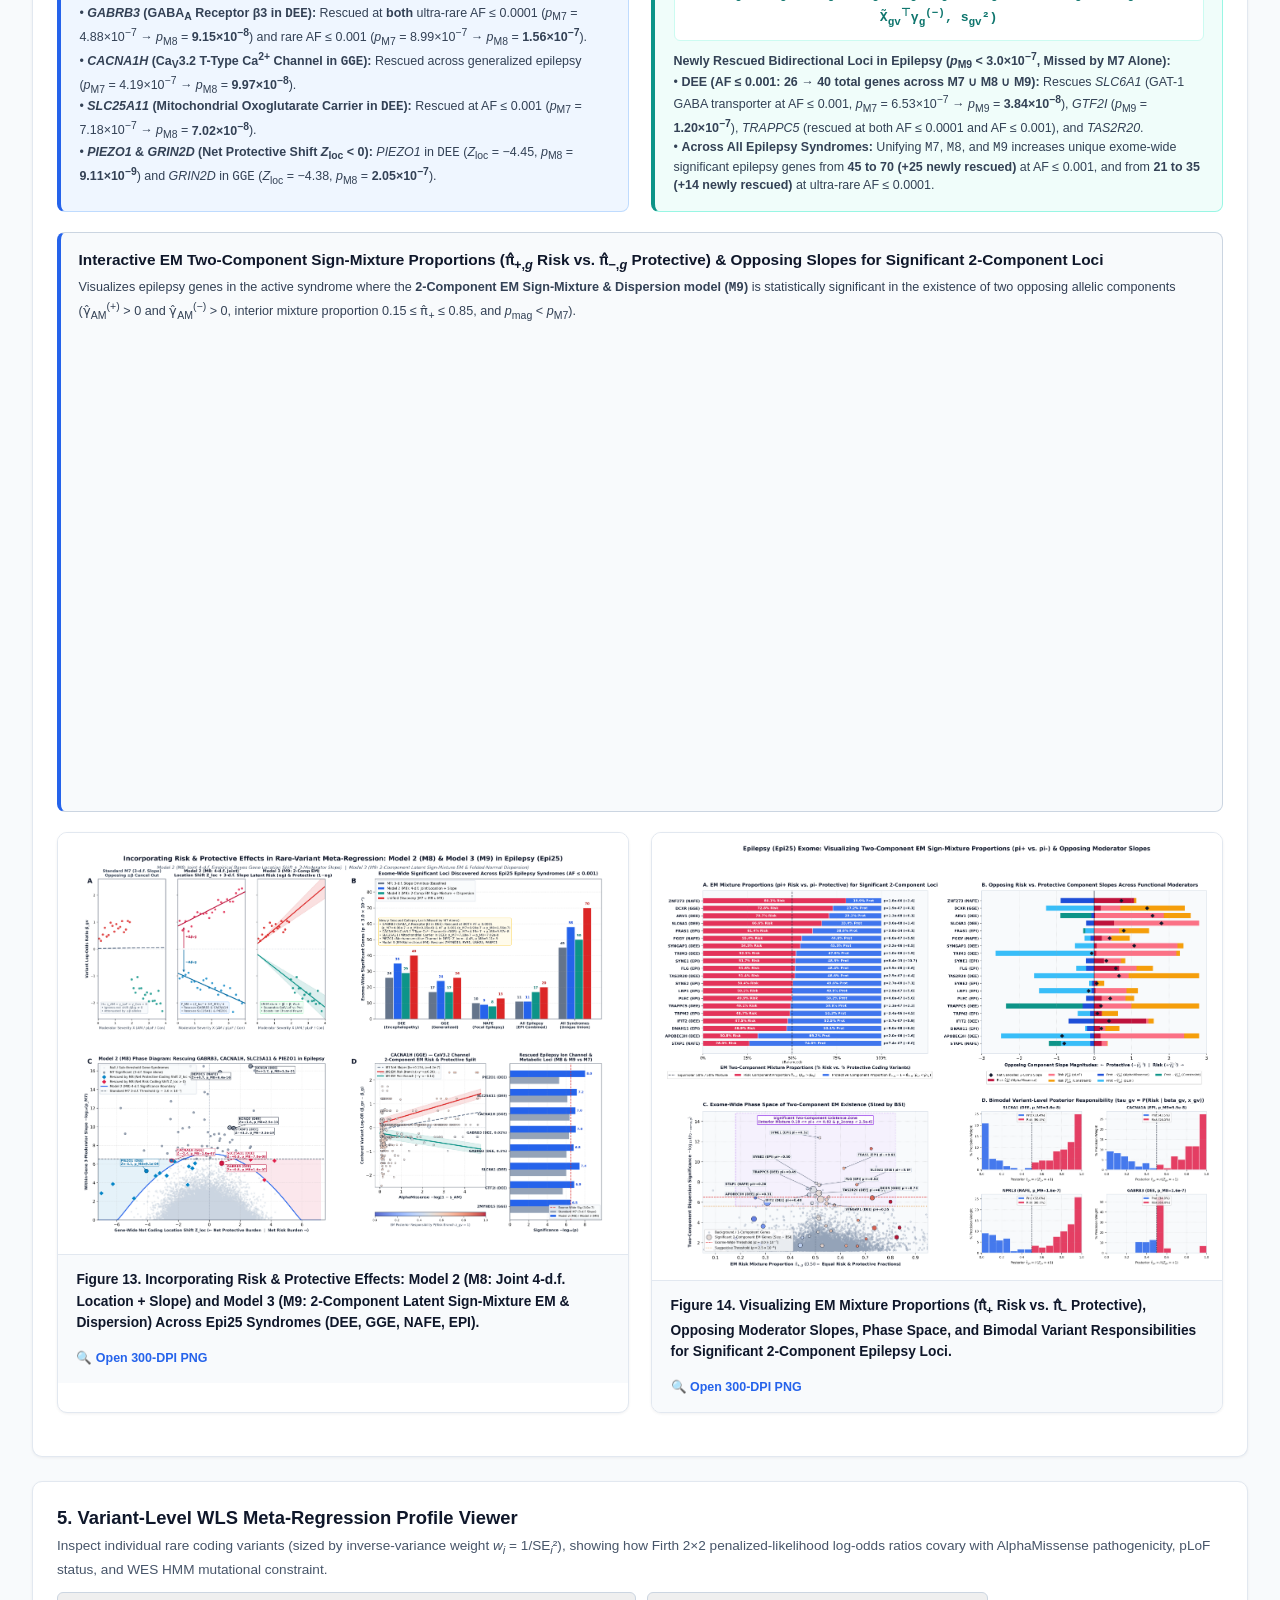
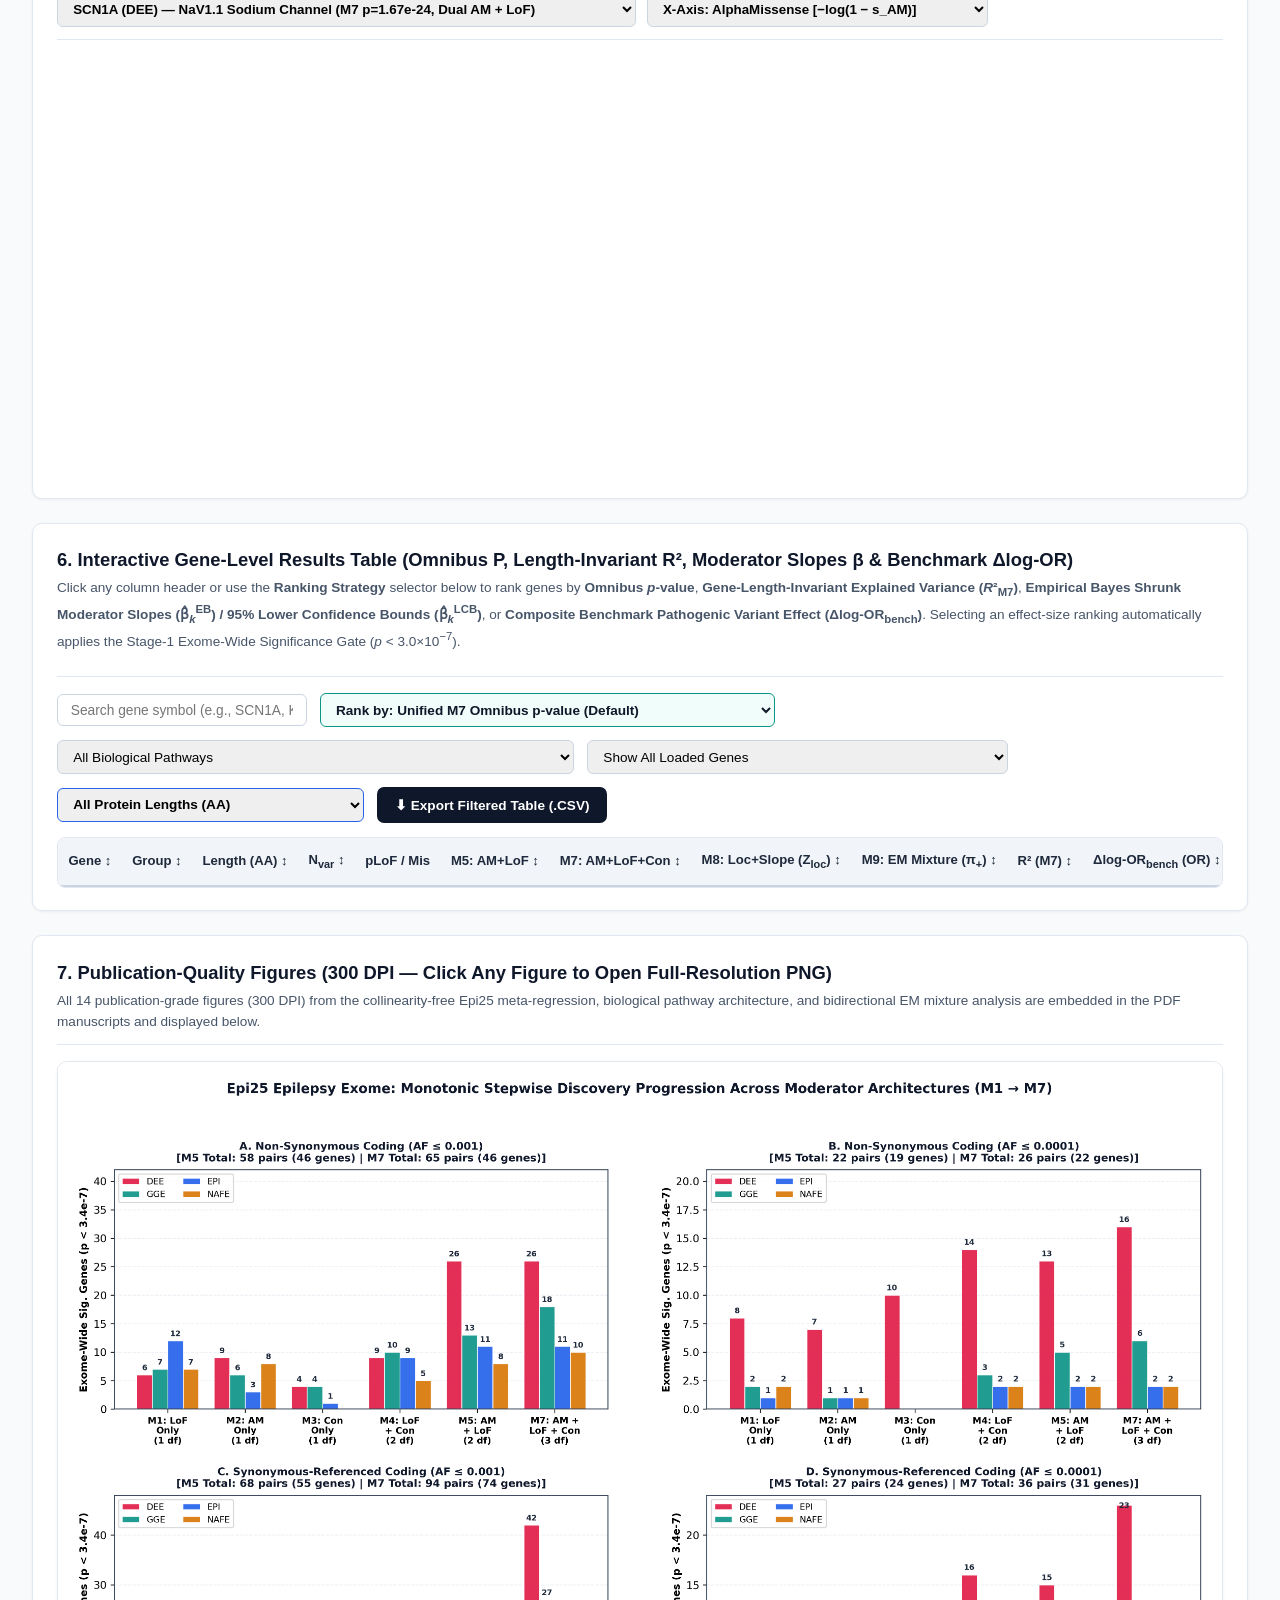
==== commit 3c5e4757: "Tidy up Epi25 website narrative, add Figure 14 to gallery, and update both AF <= 0.0001 and AF <= 0." ====
--- a/index.html
+++ b/index.html
@@ -14,42 +14,41 @@
     <div class="container">
       <div class="badge-row">
         <span class="badge highlight">Collinearity-Free WLS (Median VIF = 1.019)</span>
-        <span class="badge">missense_ind &amp; GERP Removed</span>
         <span class="badge">15,772,548 Coding Variants Merged</span>
-        <span class="badge">Ultra-Rare AF &le; 0.0001</span>
-        <span class="badge">Firth 2&times;2 Rescue (100.00%)</span>
-        <span class="badge">35 Strict / 67 Exome-Wide Ultra-Rare Epilepsy Genes</span>
+        <span class="badge">AF &le; 0.0001 &amp; AF &le; 0.001</span>
+        <span class="badge">Firth 2&times;2 Penalized Likelihood (100% Rescue)</span>
+        <span class="badge">21&rarr;35 (AF &le; 0.0001) &amp; 45&rarr;70 (AF &le; 0.001) Unique Epilepsy Genes</span>
       </div>
       <h1 class="hero-title">
-        Unified Ultra-Rare Variant Meta-Regression (AF &lt; 0.0001) &amp; Pathway Architecture of Epilepsy (Epi25)
+        Unified Rare-Variant Meta-Regression &amp; Pathway Architecture of Epilepsy (Epi25)
       </h1>
       <p style="font-size: 0.98rem; font-weight: 600; color: #e2e8f0; margin-bottom: 0.55rem;">
         <strong>Manuel A. Rivas</strong> &bull; Department of Biomedical Data Science, Stanford University, Stanford, CA, USA 94305
       </p>
       <p class="hero-subtitle">
-        Explore all ultra-rare (AF &le; 0.0001) exome-wide significant epilepsy risk genes across DEE, GGE, NAFE, and Combined Epilepsy (EPI) and their 8 neurobiological systems.
+        A unified statistical genetics framework integrating 100% Firth 2&times;2 penalized-likelihood rescue, orthogonal 3-axis functional severity (AlphaMissense, pLoF, base-pair WES HMM constraint), gene-length-calibrated pathway architecture, and bidirectional risk/protective mixture modeling across DEE, GGE, NAFE, and Combined Epilepsy (EPI).
       </p>
       <div class="hero-actions">
-        <a href="epi25_af0001_ultrarare_metaregression_report.pdf?v=20261028d" target="_blank" class="btn btn-primary">
-          &#128196; Download Ultra-Rare (AF &lt; 0.0001) Manuscript (PDF)
+        <a href="epi25_af0001_ultrarare_metaregression_report.pdf?v=20261029c" target="_blank" class="btn btn-primary" style="background:#0d9488;border-color:#0d9488;">
+          &#128196; Download Ultra-Rare (AF &le; 0.0001) Manuscript (PDF)
+        </a>
+        <a href="epi25_unified_metaregression_report.pdf?v=20261029c" target="_blank" class="btn btn-primary">
+          &#128196; Download Rare (AF &le; 0.001) Manuscript (PDF)
         </a>
         <a href="#section-pathways" class="btn btn-outline">
-          &#129516; Ultra-Rare Pathway Architecture (AF &le; 0.0001)
+          &#129516; 4A. Pathway Architecture
         </a>
         <a href="#section-lt2000aa" class="btn btn-outline" style="border-color: #2dd4bf; color: #5eead4;">
-          &#129518; &lt; 2,000 AA &amp; Add-Back Pathway Analysis
+          &#129518; 4B&ndash;4C. Gene Length &amp; &lt;2,000 AA
         </a>
         <a href="#section-bidirectional" class="btn btn-outline" style="border-color: #f43f5e; color: #fecdd3;">
-          &#9878; Risk &amp; Protective Models (M8 &amp; M9)
+          &#9878; 4D. Risk &amp; Protective (M8 &amp; M9)
         </a>
-        <a href="#section-gene-size" class="btn btn-outline">
-          &#128200; Gene Size (AA) vs. &minus;log<sub>10</sub>(p)
+        <a href="#section-gene-table" class="btn btn-outline">
+          &#128269; 6. Gene Prioritization Table
         </a>
         <a href="#section-figures" class="btn btn-outline">
-          &#128444; Publication Figures (AF &le; 0.0001)
-        </a>
-        <a href="#section-gene-table" class="btn btn-outline">
-          &#128269; Gene-Level Results Table
+          &#128444; 7. All 14 Figures (300 DPI)
         </a>
       </div>
     </div>
@@ -138,6 +137,36 @@
       </div>
     </section>
 
+    <!-- COHERENT 4-PILLAR NARRATIVE STORYBOARD -->
+    <section class="section-card" style="background: linear-gradient(135deg, #f8fafc 0%, #eff6ff 100%); border: 1px solid #cbd5e1; border-left: 5px solid #2563eb; padding: 1.1rem 1.3rem; margin-bottom: 1.5rem;">
+      <div style="display: flex; justify-content: space-between; align-items: baseline; flex-wrap: wrap; gap: 0.5rem; margin-bottom: 0.75rem;">
+        <h2 style="font-size: 1.02rem; font-weight: 800; color: #0f172a; margin: 0;">
+          &#129517; Coherent Study Narrative: From 100% Firth Rescue &amp; Orthogonal Functional Slopes to Bidirectional Epilepsy Architecture
+        </h2>
+        <span style="font-size: 0.76rem; font-weight: 700; color: #1e40af; background: #dbeafe; padding: 0.2rem 0.6rem; border-radius: 999px;">
+          Interactive 4-Stage Analytical Framework
+        </span>
+      </div>
+      <div style="display: grid; grid-template-columns: repeat(auto-fit, minmax(240px, 1fr)); gap: 0.85rem; font-size: 0.8rem; line-height: 1.5; color: #334155;">
+        <div style="background: #ffffff; border: 1px solid #e2e8f0; border-top: 3px solid #2563eb; border-radius: 6px; padding: 0.75rem 0.9rem;">
+          <div style="font-weight: 800; color: #1e3a8a; margin-bottom: 0.25rem;">I. 100% Firth Rescue &amp; Orthogonal WLS (<a href="#plot-progression" style="color:#2563eb;">&sect;1&ndash;3</a>)</div>
+          Reconstructs finite effect sizes for 100% of coding variants via Firth 2&times;2 penalized likelihood and eliminates collinearity (median VIF = 1.019), expanding discovery across DEE, GGE, NAFE, and EPI to <strong>21&ndash;22 unique genes at AF &le; 0.0001</strong> and <strong>45 unique genes at AF &le; 0.001</strong> in <code>M7</code>.
+        </div>
+        <div style="background: #ffffff; border: 1px solid #e2e8f0; border-top: 3px solid #0d9488; border-radius: 6px; padding: 0.75rem 0.9rem;">
+          <div style="font-weight: 800; color: #115e59; margin-bottom: 0.25rem;">II. Unbiased Length-Adjusted Pathways (<a href="#section-pathways" style="color:#0d9488;">&sect;4A</a>)</div>
+          Exact Poisson-Binomial gene-length &amp; variant-count adjusted enrichment across 21,568 gene sets resolves <strong>8 core neurobiological systems</strong>: AIS voltage-gated Na<sup>+</sup>/K<sup>+</sup>/Ca<sup>2+</sup> channels, GABA<sub>A</sub>/SNARE synapses, GATOR1&ndash;mTORC1 in NAFE, neuronal chromatin, and BBB transport.
+        </div>
+        <div style="background: #ffffff; border: 1px solid #e2e8f0; border-top: 3px solid #7c3aed; border-radius: 6px; padding: 0.75rem 0.9rem;">
+          <div style="font-weight: 800; color: #5b21b6; margin-bottom: 0.25rem;">III. Protein Size Calibration &amp; &lt;2,000 AA Core (<a href="#section-gene-size" style="color:#7c3aed;">&sect;4B&ndash;4C</a>)</div>
+          Demonstrates that compact synaptic/chromatin genes (&lt;2,000 AA, 97.5% of exome) explain <strong>5.8&times; higher variance per gene</strong> (26.55% vs. 4.61%, e.g., <em>STXBP1</em> 63.6%, <em>SLC6A1</em> 60.8%), while adding back &ge;2,000 AA unlocks pore-forming &alpha;<sub>1</sub>-subunits (<em>SCN1A, CACNA1A/B, RYR2</em>).
+        </div>
+        <div style="background: #ffffff; border: 1px solid #e2e8f0; border-top: 3px solid #e11d48; border-radius: 6px; padding: 0.75rem 0.9rem;">
+          <div style="font-weight: 800; color: #9f1239; margin-bottom: 0.25rem;">IV. Protective Shifts (M8) &amp; Bidirectional EM (M9) (<a href="#section-bidirectional" style="color:#e11d48;">&sect;4D</a> &amp; <a href="#section-gene-table" style="color:#e11d48;">&sect;6</a>)</div>
+          Unifies net coding location shifts (<code>M8</code>: rescuing <em>GABRB3</em>, <em>CACNA1H</em>, <em>SLC25A11</em>, <em>PIEZO1</em>, <em>GRIN2D</em>) and 2-component EM sign-mixtures (<code>M9</code>: rescuing <em>SLC6A1</em> at AF &le; 0.001, <em>GTF2I</em>, <em>TRAPPC5</em>), increasing discovery to <strong>35 unique genes (AF &le; 0.0001)</strong> and <strong>70 unique genes (AF &le; 0.001)</strong>.
+        </div>
+      </div>
+    </section>
+
     <!-- ROW 1: PROGRESSION CHART & UNIFIED VS BROWSER SCATTER -->
     <div class="chart-row-2col">
       <div class="section-card" style="margin-bottom: 0;">
@@ -182,7 +211,7 @@
     <section class="section-card" id="section-pathways">
       <div class="section-header">
         <div>
-          <h2 class="section-title" id="pathway-section-title">4. Deep Biological Pathway Architecture — Ultra-Rare Coding Variants (AF &le; 0.0001)</h2>
+          <h2 class="section-title" id="pathway-section-title">4A. Unbiased Biological &amp; Clinical Pathway Architecture (All Protein Lengths)</h2>
           <p class="section-desc">
             Unbiased pathway, clinical phenotype, and functional module enrichment is computed across all <strong>21,568 pre-defined gene sets across 9 libraries</strong> (<strong>DisGeNET Disease</strong>, <strong>HPO Clinical Phenotype</strong>, <strong>8 Highlighted Functional Biological Modules</strong>, GO Biological Process, GO Molecular Function, GO Cellular Component, Reactome, KEGG, and WikiPathways) strictly within the exact tested Epi25 exome universe, with <strong>exact Poisson-Binomial gene-length &amp; variant-count adjustment</strong> (<em>p</em><sub>len-adj</sub>, OR<sub>len-adj</sub>) separately for <strong>All Combined (ALL)</strong>, <strong>DEE (Encephalopathies)</strong>, <strong>GGE (Genetic Generalized)</strong>, <strong>NAFE (Focal)</strong>, and <strong>EPI (All Epilepsies Meta)</strong>.
           </p>
@@ -283,8 +312,8 @@
           <tbody id="enrichr-table-body"></tbody>
         </table>
       </div>
-      <div class="fig-grid" style="grid-template-columns: 1fr;">
-        <div class="fig-card">
+      <div class="fig-grid" style="grid-template-columns: repeat(auto-fit, minmax(460px, 1fr));">
+        <div class="fig-card" style="grid-column: 1 / -1;">
           <a id="link-fig7-pathway-1" href="assets/fig7_pathway_enrichment_network_af0001.png?v=20261028d" target="_blank">
             <img id="img-fig7-pathway" src="assets/fig7_pathway_enrichment_network_af0001.png?v=20261028d" alt="Figure 7: Ultra-Rare Pathway Enrichment and Functional Architecture of Epilepsy" />
           </a>
@@ -823,7 +852,7 @@
       <div class="section-header">
         <div>
           <h2 class="section-title">7. Publication-Quality Figures (300 DPI — Click Any Figure to Open Full-Resolution PNG)</h2>
-          <p class="section-desc">All 12 figures from the collinearity-free Epi25 meta-regression and biological pathway analysis are embedded in the PDF manuscript and displayed below.</p>
+          <p class="section-desc">All 14 publication-grade figures (300 DPI) from the collinearity-free Epi25 meta-regression, biological pathway architecture, and bidirectional EM mixture analysis are embedded in the PDF manuscripts and displayed below.</p>
         </div>
       </div>
 
@@ -928,12 +957,21 @@
           </div>
         </div>
         <div class="fig-card">
-          <a href="assets/fig13_bidirectional_m8_m9_architecture.png?v=20261029a" target="_blank">
-            <img src="assets/fig13_bidirectional_m8_m9_architecture.png?v=20261029a" alt="Figure 13: Incorporating Risk and Protective Effects via Model 2 (M8) and Model 3 (M9) in Epilepsy" />
+          <a href="assets/fig13_bidirectional_m8_m9_architecture.png?v=20261029c" target="_blank">
+            <img src="assets/fig13_bidirectional_m8_m9_architecture.png?v=20261029c" alt="Figure 13: Incorporating Risk and Protective Effects via Model 2 (M8) and Model 3 (M9) in Epilepsy" />
           </a>
           <div class="fig-caption">
             <span><strong>Figure 13. Incorporating Risk &amp; Protective Effects in Rare-Variant Meta-Regression: Model 2 (M8: Joint 4-d.f. Location + Slope) and Model 3 (M9: 2-Component Latent Sign-Mixture EM &amp; Folded-Normal Dispersion) in Epilepsy (Epi25).</strong></span>
-            <a class="fig-open-link" href="assets/fig13_bidirectional_m8_m9_architecture.png?v=20261029a" target="_blank">&#128269; Open 300-DPI PNG</a>
+            <a class="fig-open-link" href="assets/fig13_bidirectional_m8_m9_architecture.png?v=20261029c" target="_blank">&#128269; Open 300-DPI PNG</a>
+          </div>
+        </div>
+        <div class="fig-card">
+          <a href="assets/fig14_em_2component_mixture_proportions.png?v=20261029c" target="_blank">
+            <img src="assets/fig14_em_2component_mixture_proportions.png?v=20261029c" alt="Figure 14: Visualizing Two-Component EM Mixture Proportions (pi+ Risk vs pi- Protective) and Opposing Moderator Slopes in Epilepsy" />
+          </a>
+          <div class="fig-caption">
+            <span><strong>Figure 14. Visualizing EM Mixture Proportions (&pi;&#770;<sub>+</sub> Risk vs. &pi;&#770;<sub>&minus;</sub> Protective), Opposing Moderator Slopes, Phase Space, and Bimodal Variant Responsibilities for Significant 2-Component Epilepsy Loci.</strong></span>
+            <a class="fig-open-link" href="assets/fig14_em_2component_mixture_proportions.png?v=20261029c" target="_blank">&#128269; Open 300-DPI PNG</a>
           </div>
         </div>
       </div>
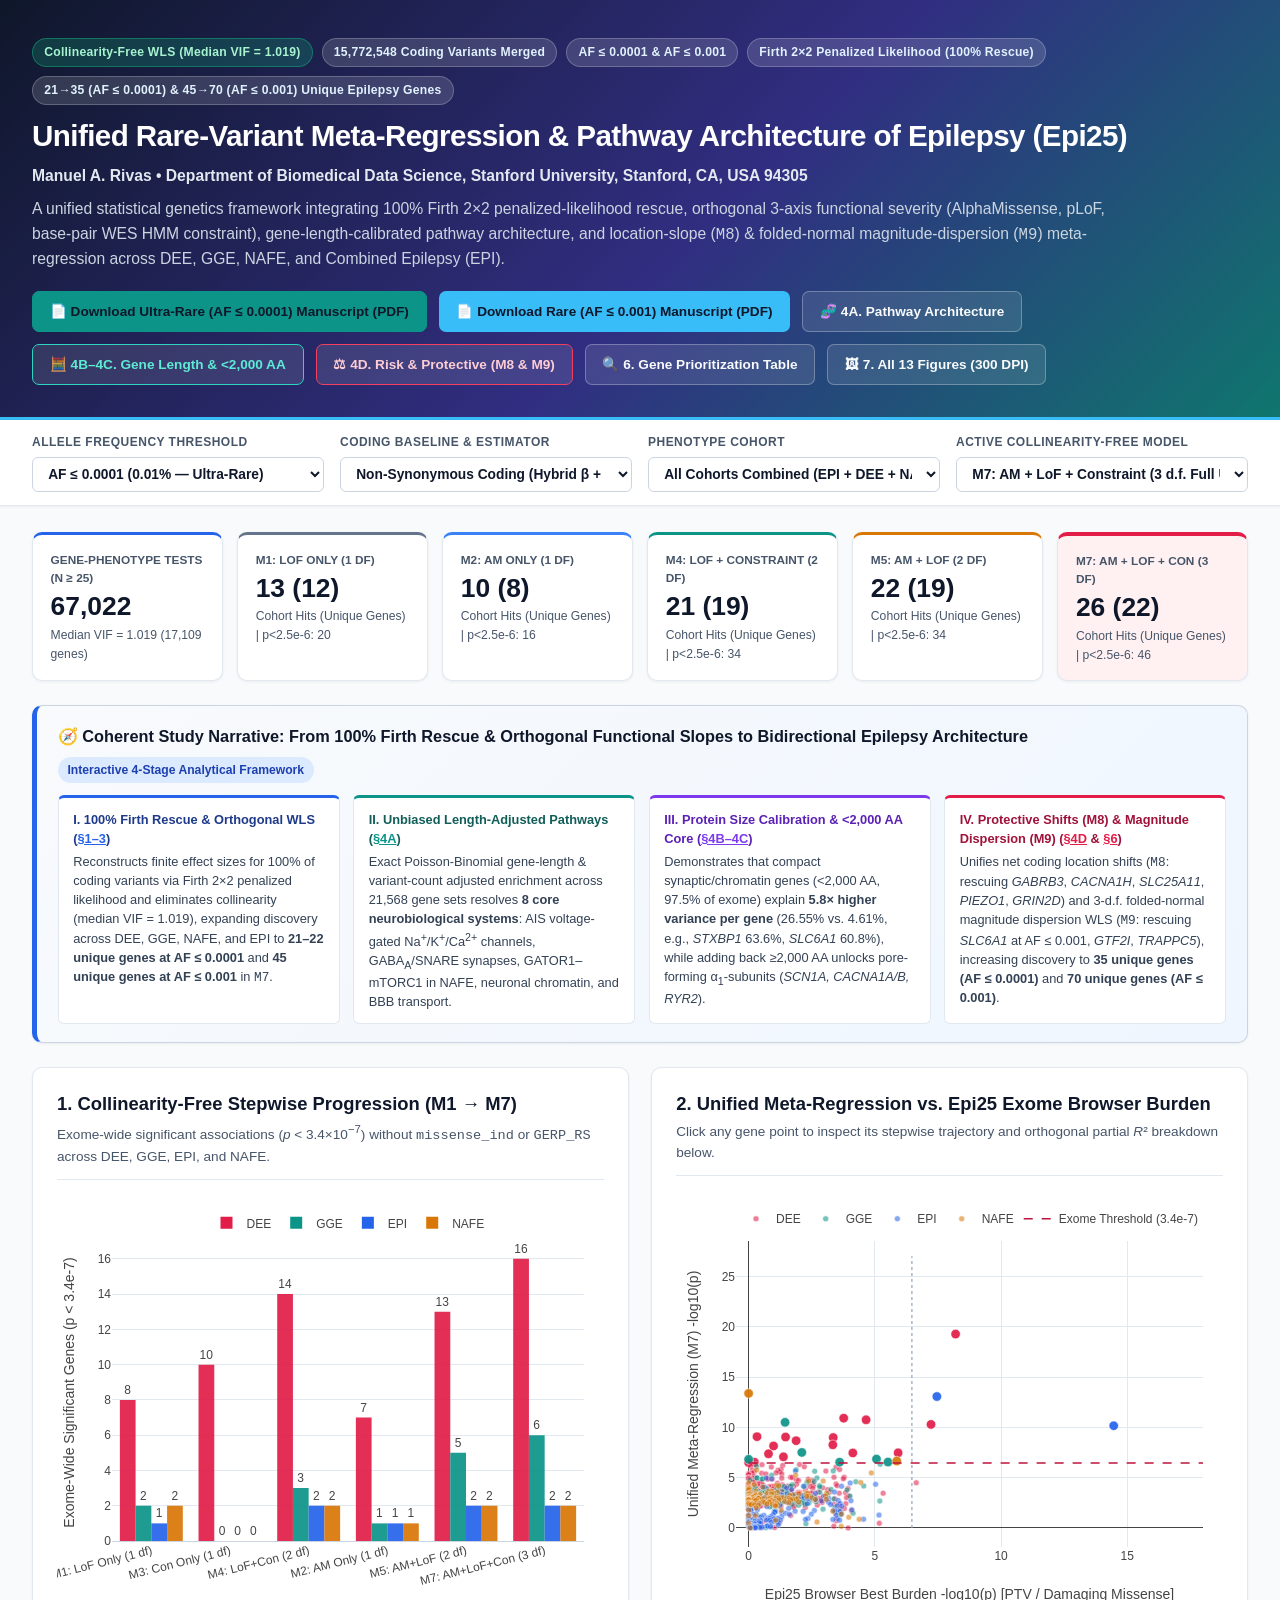
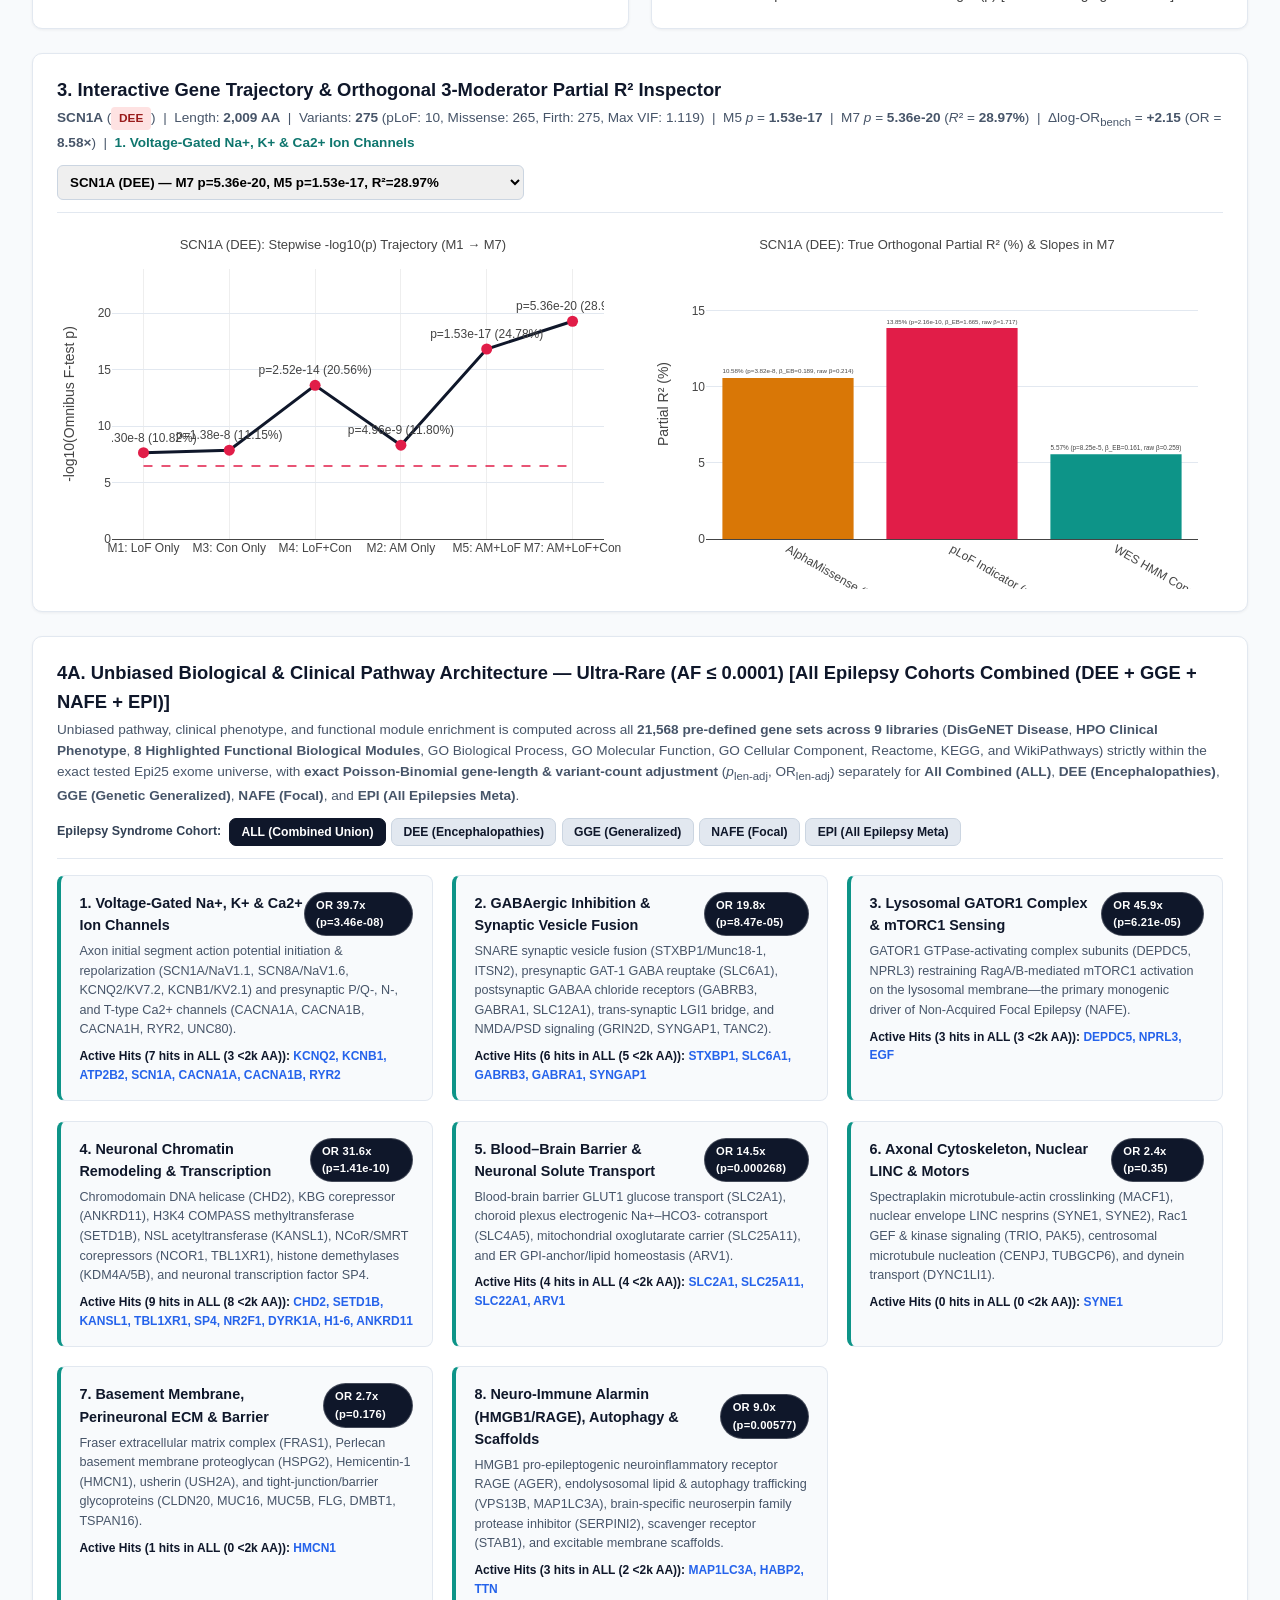
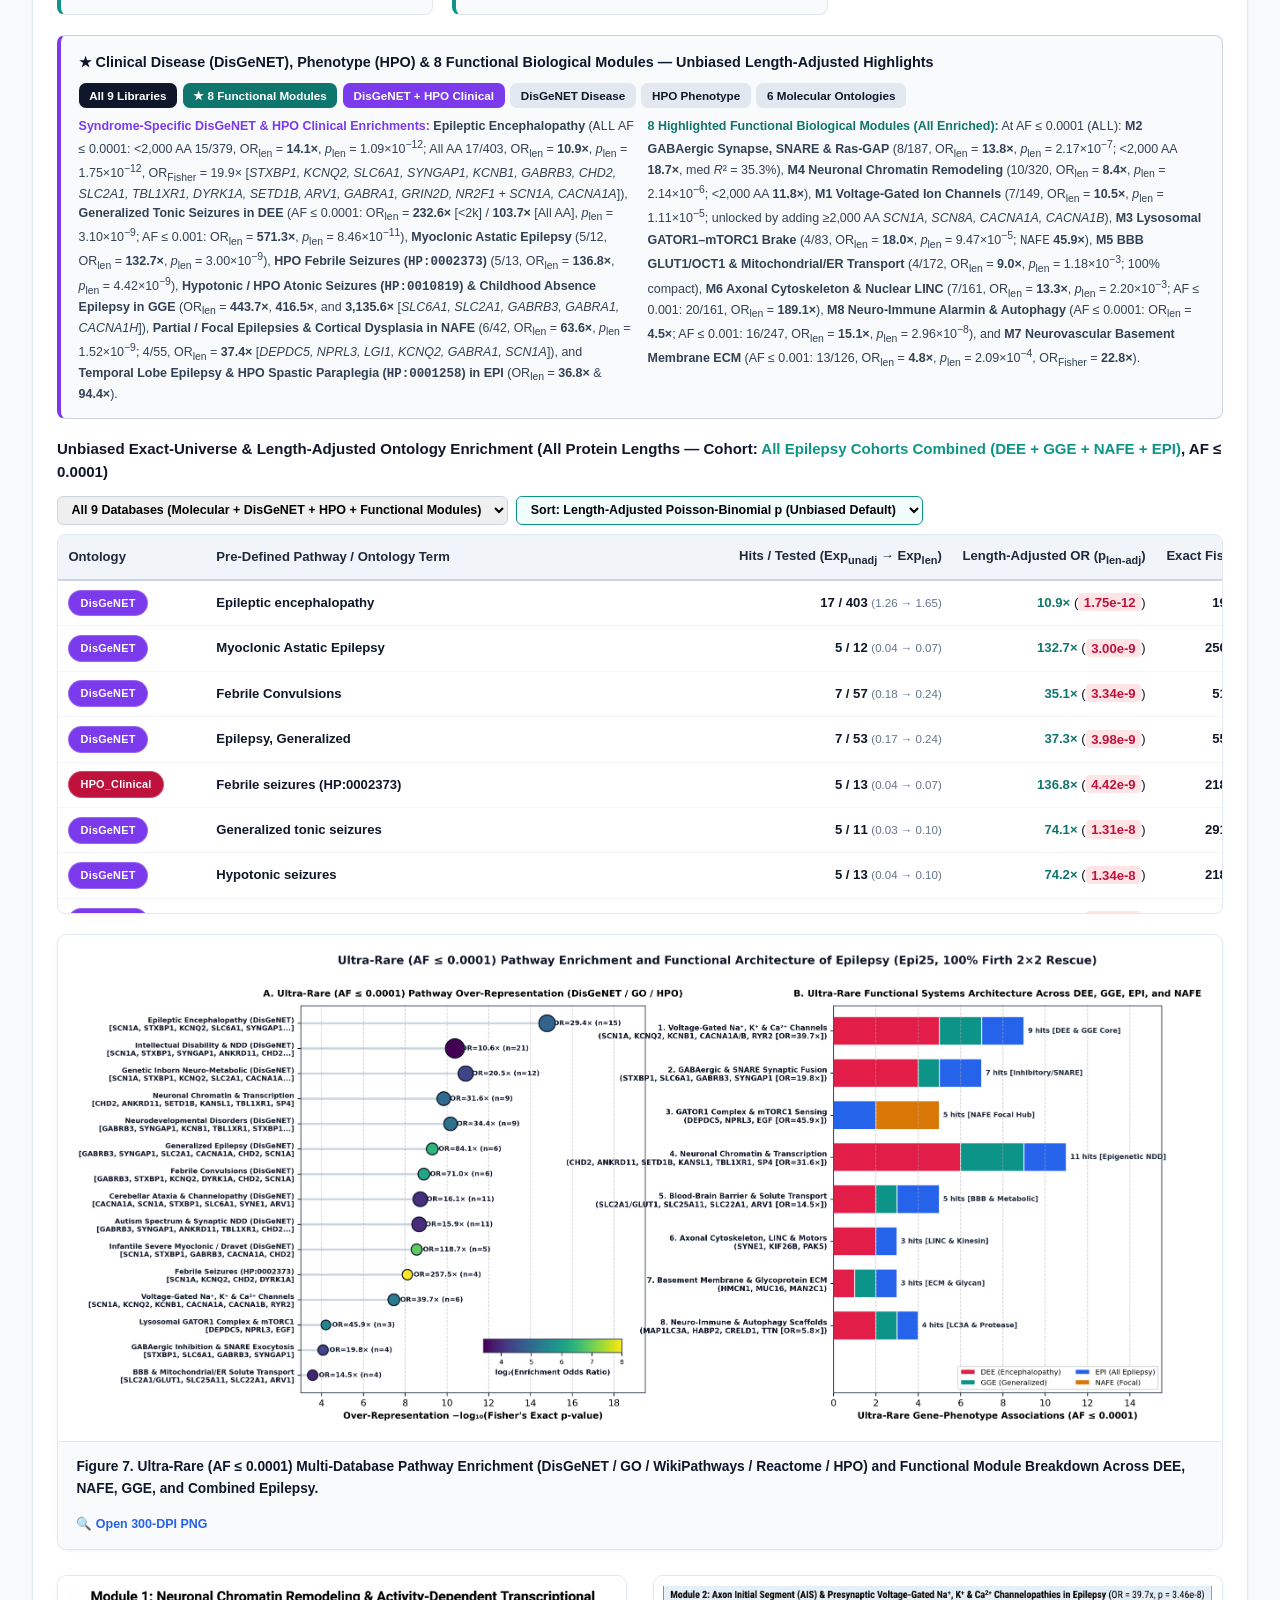
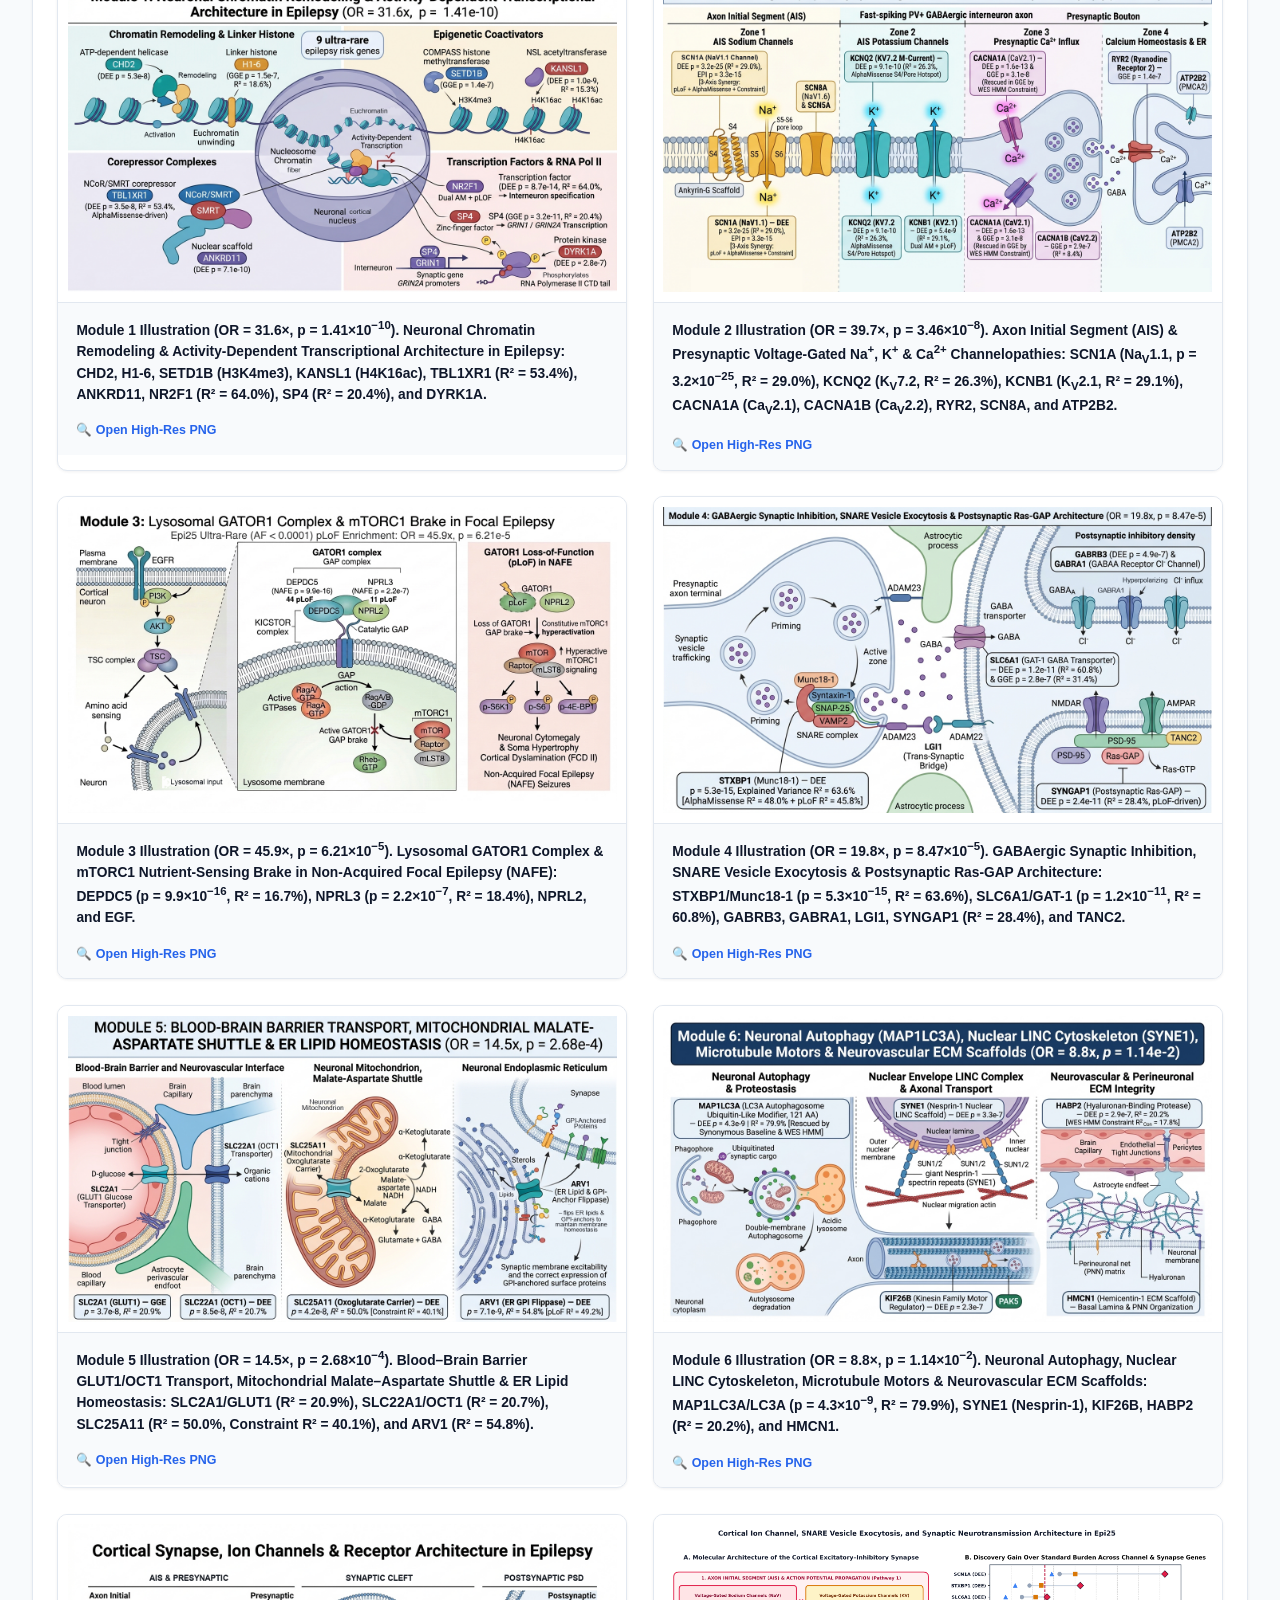
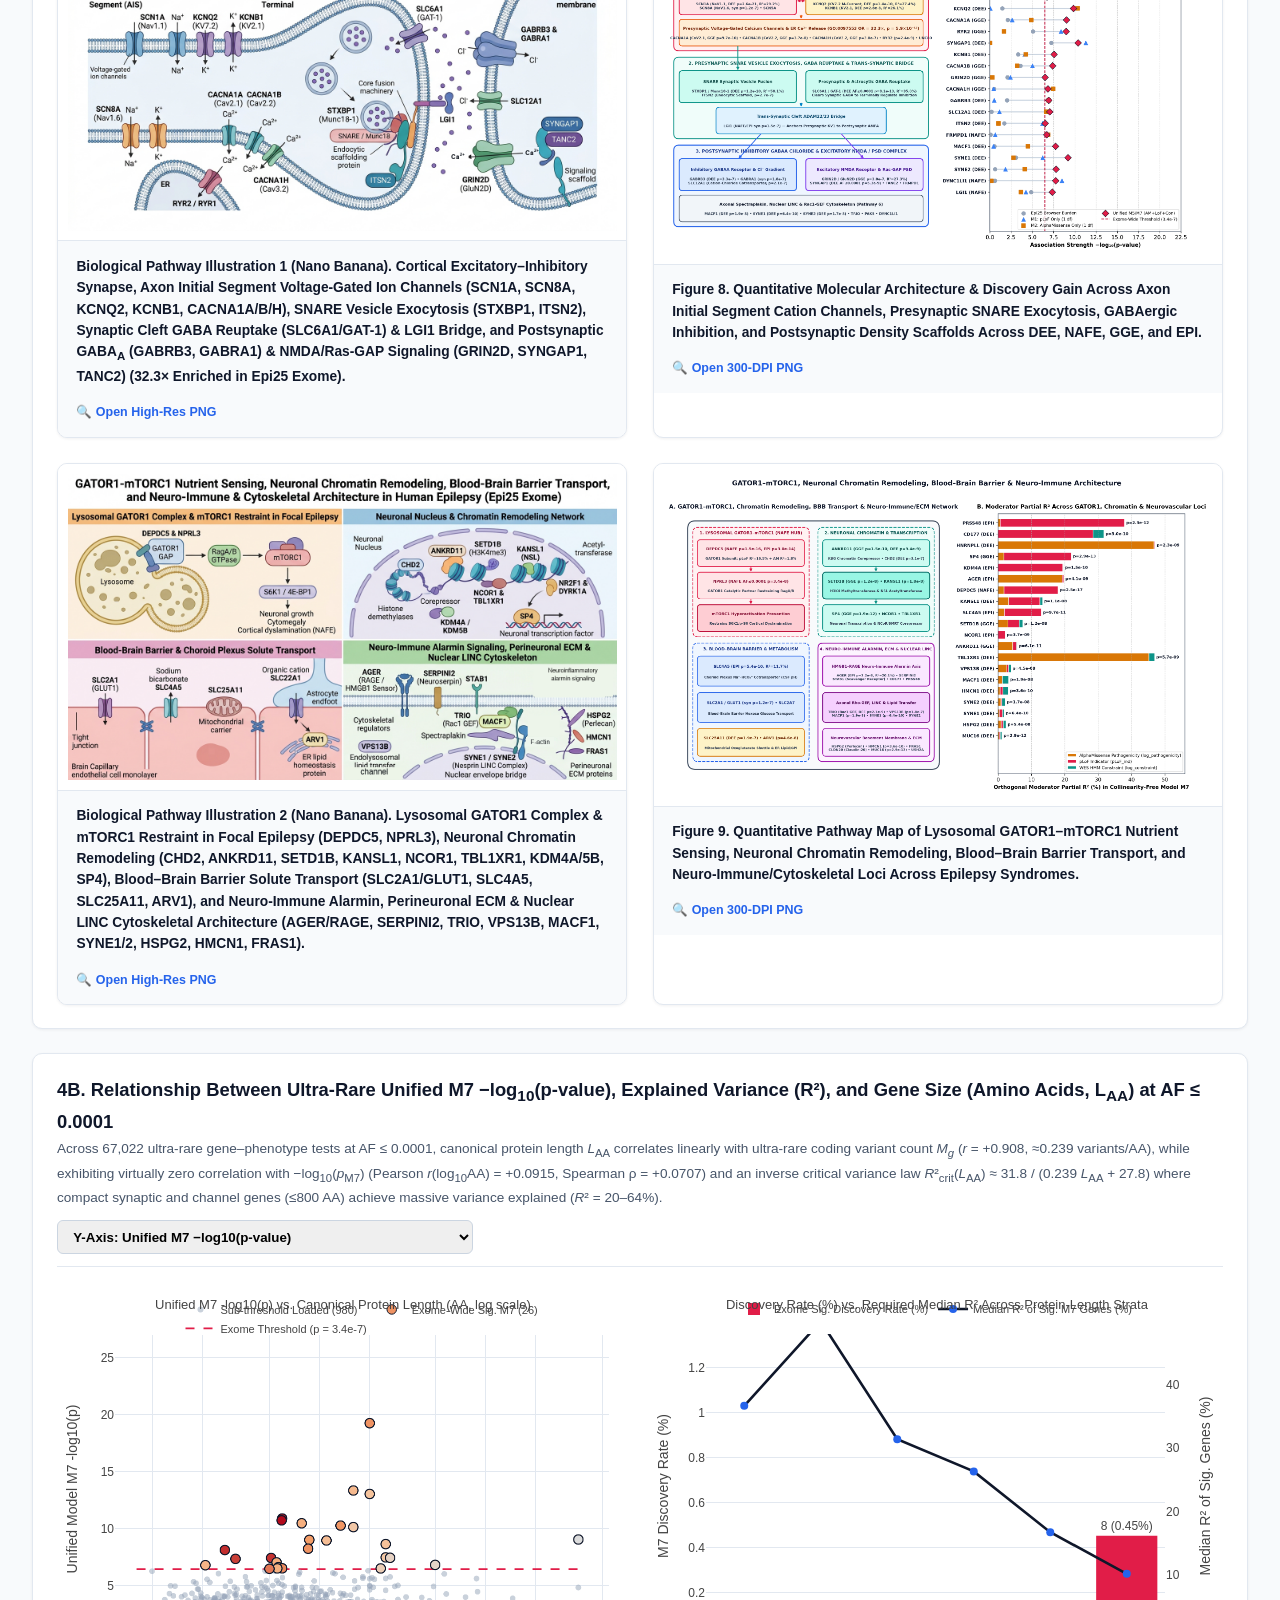
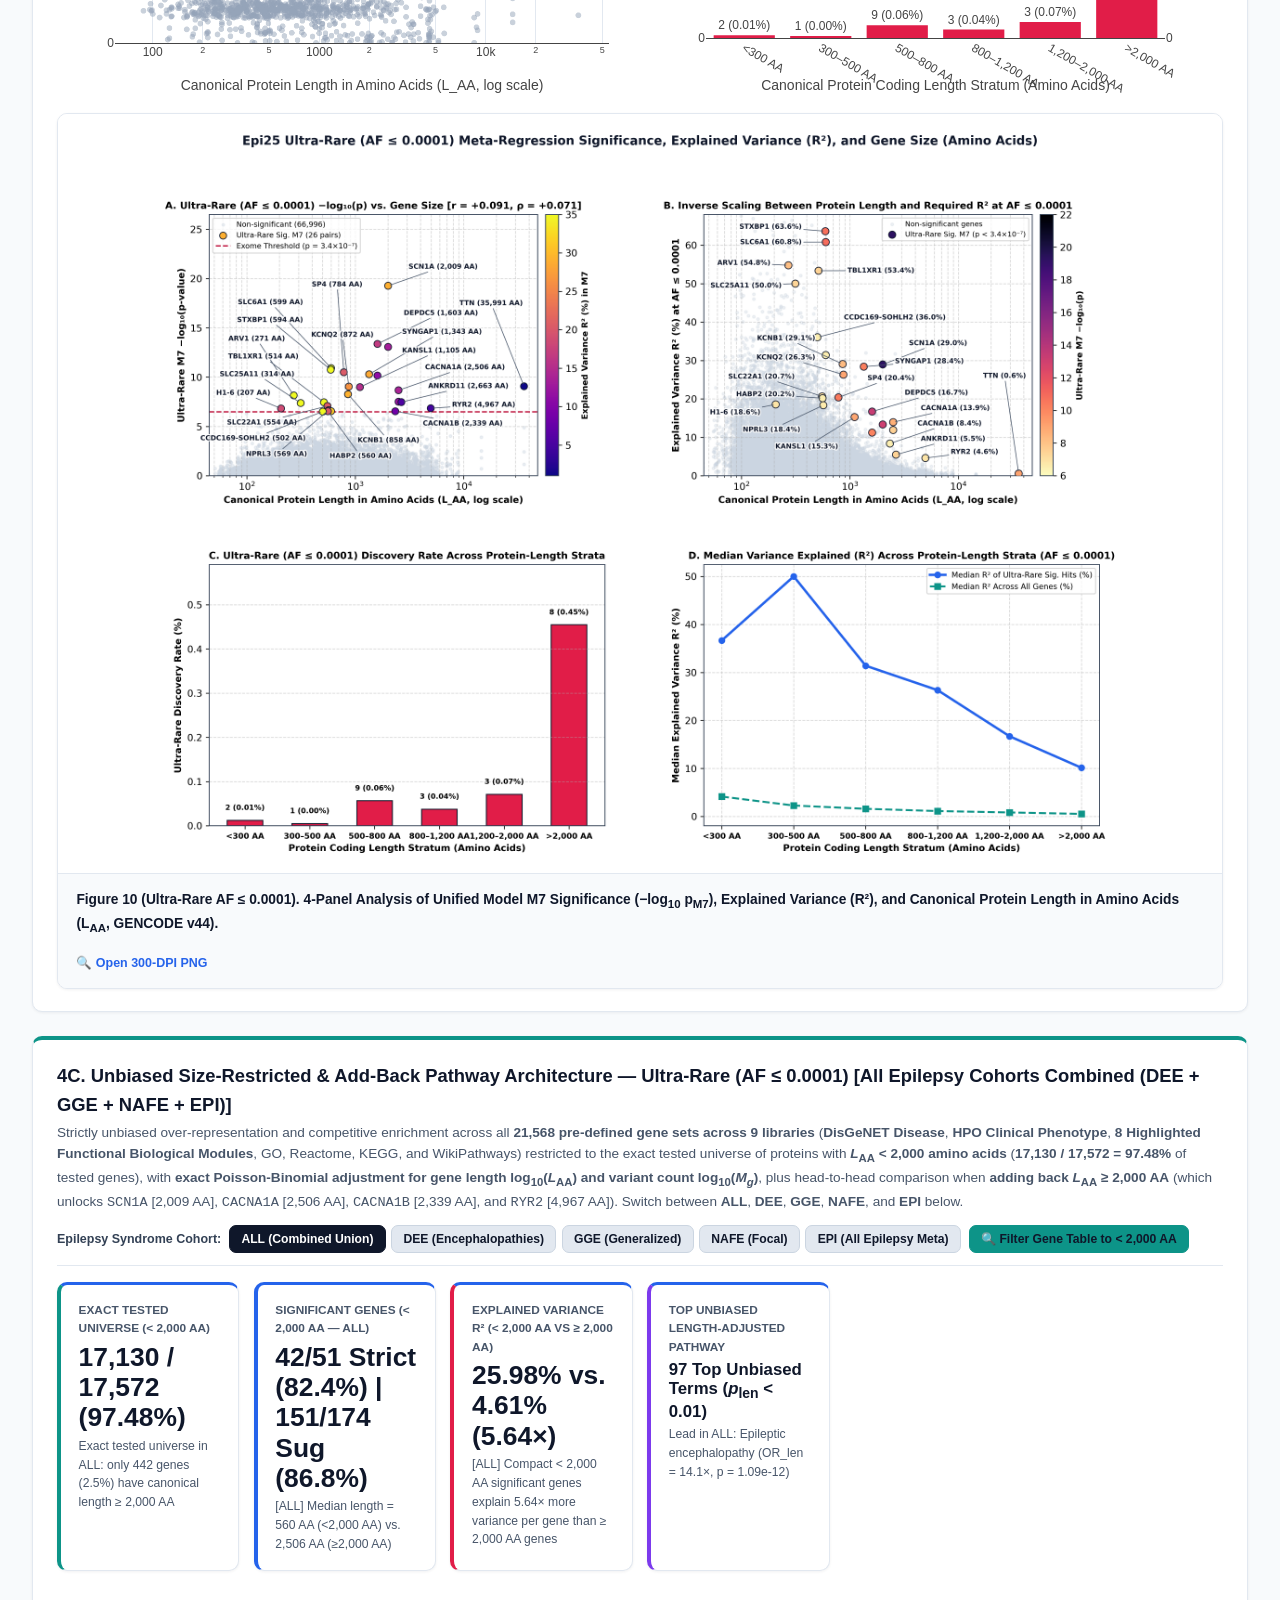
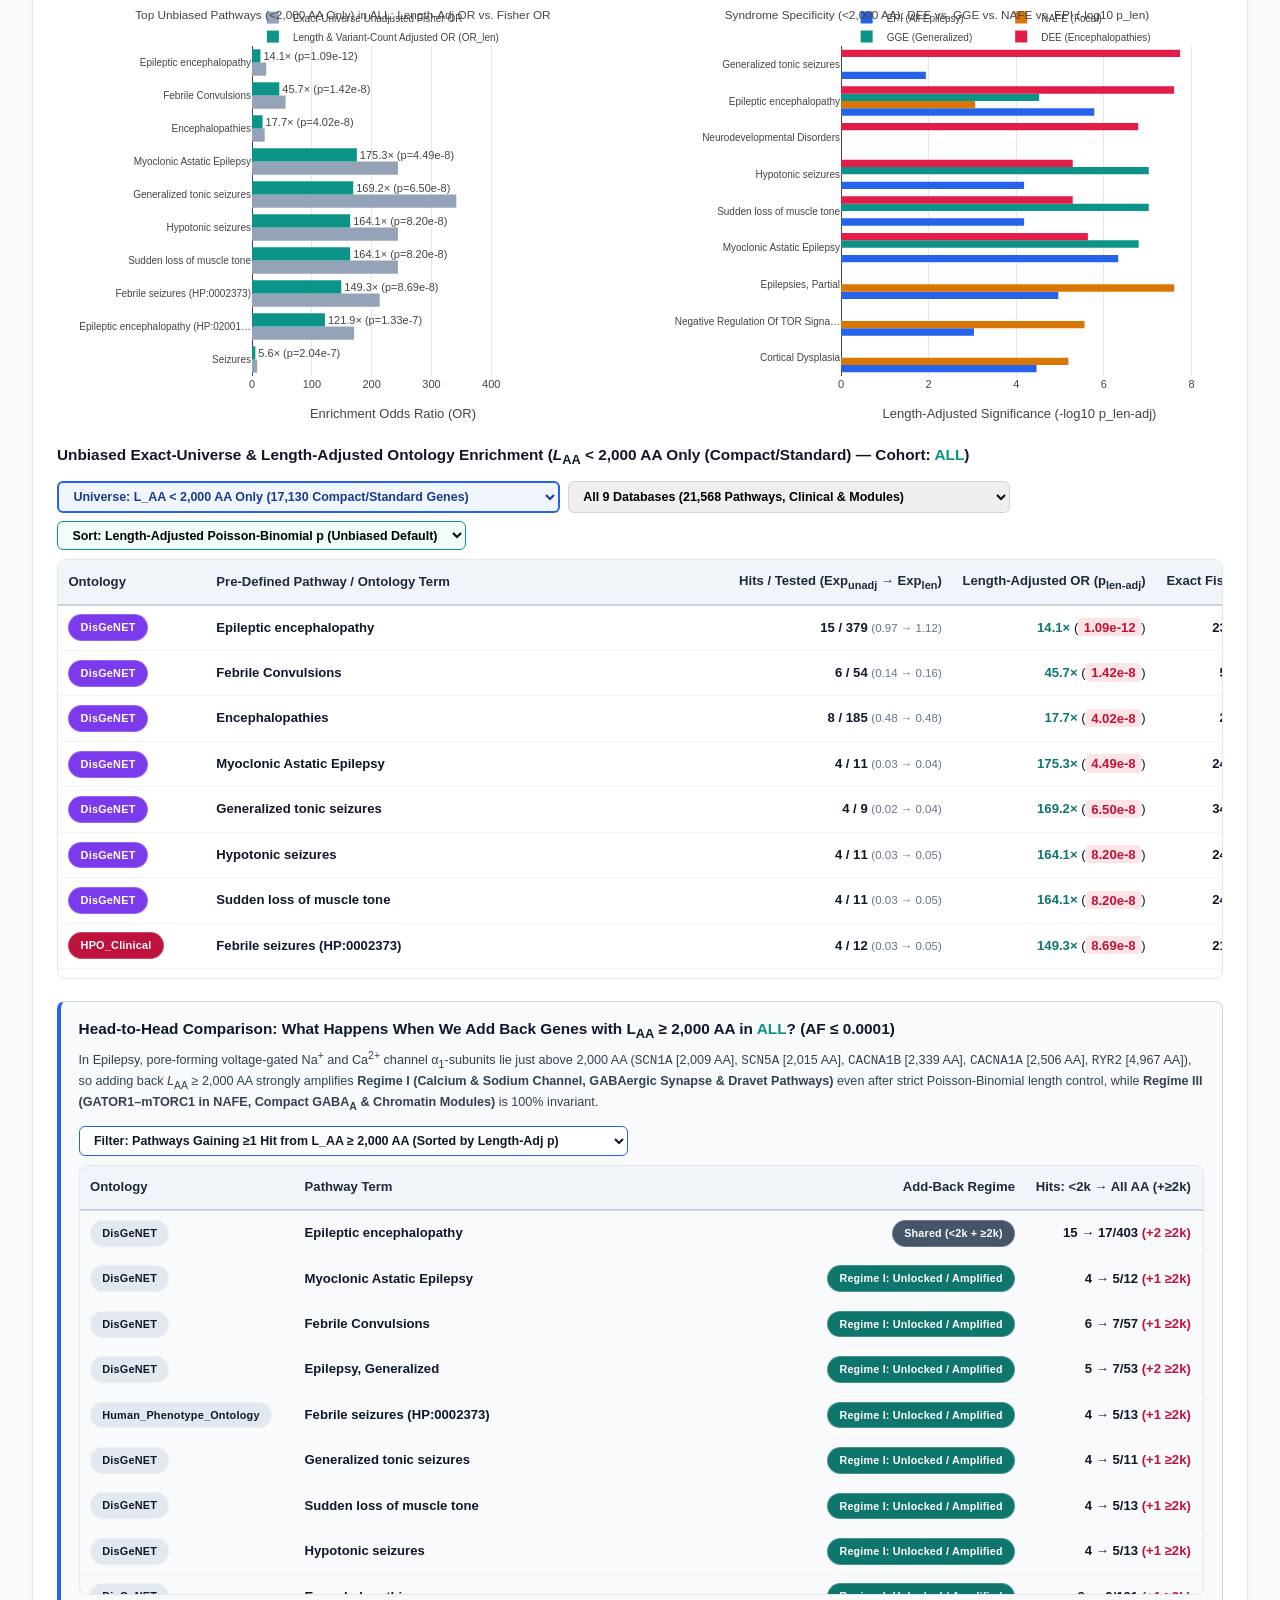
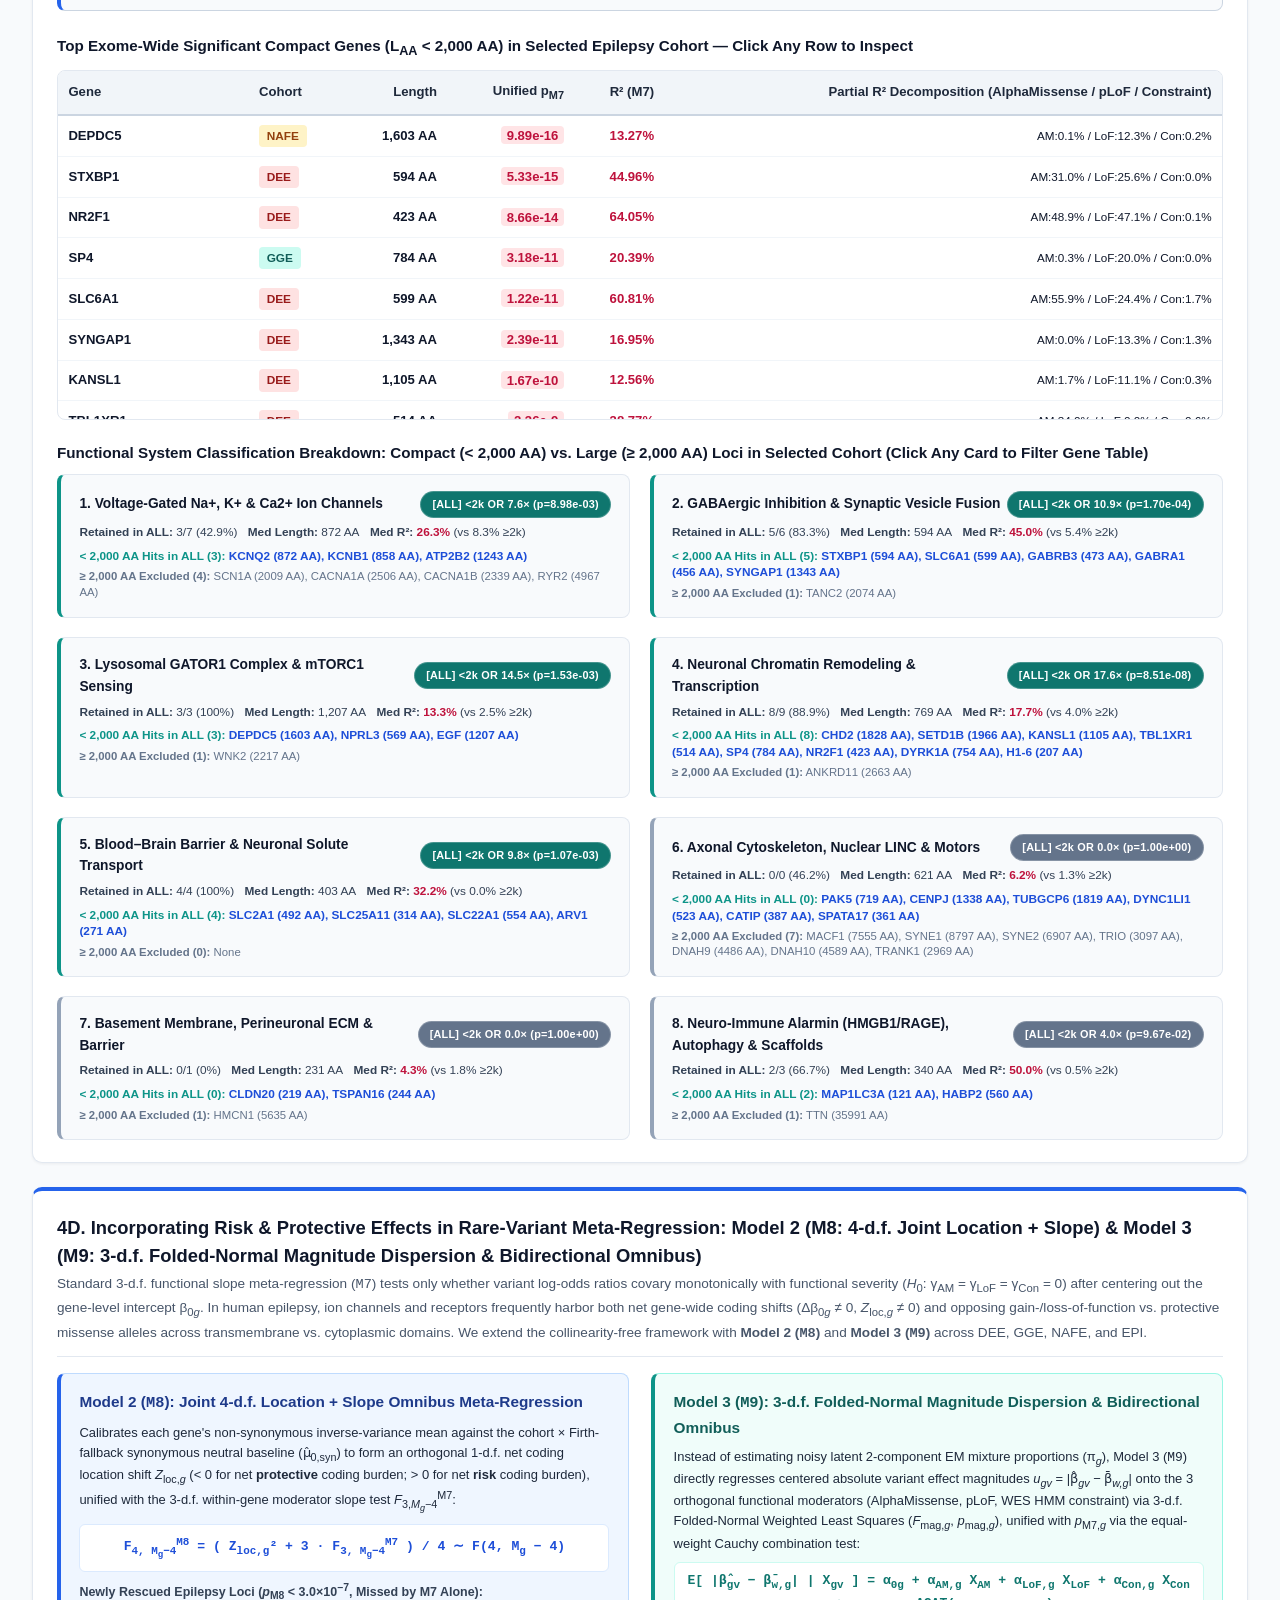
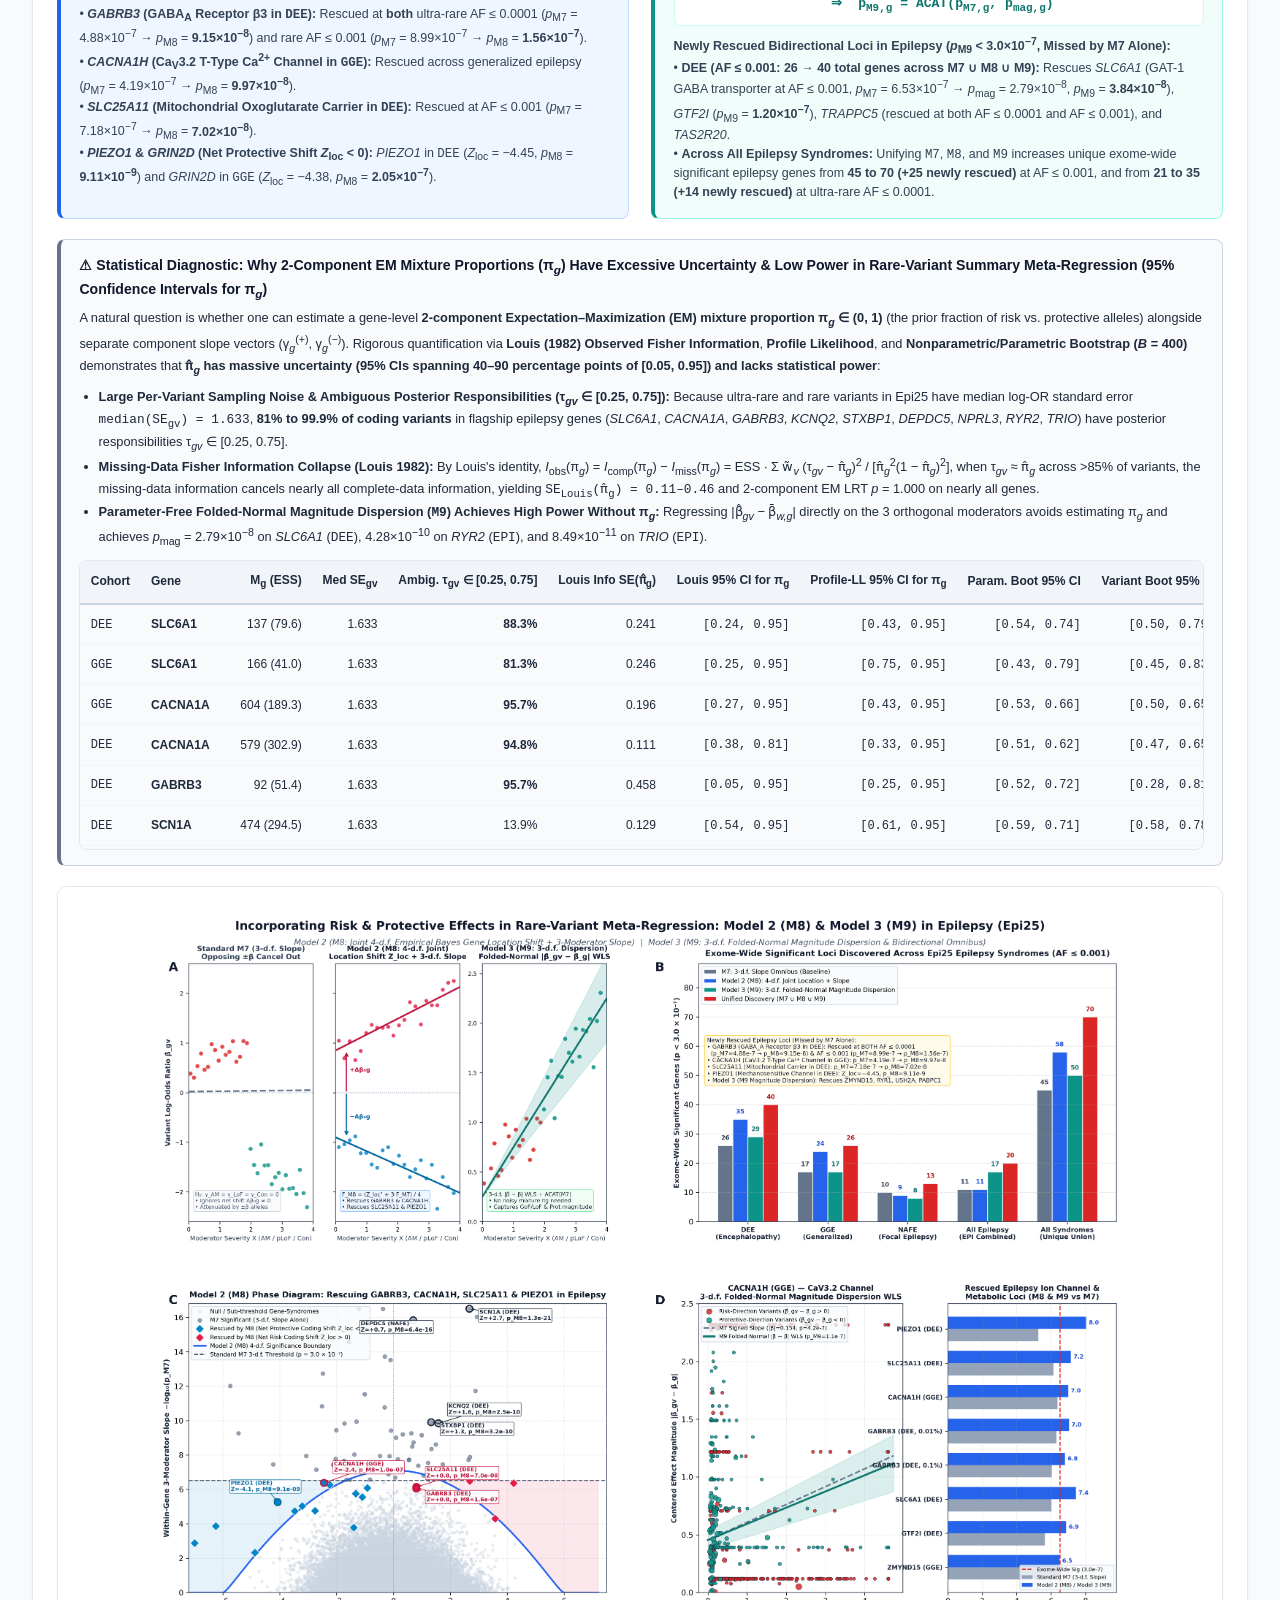
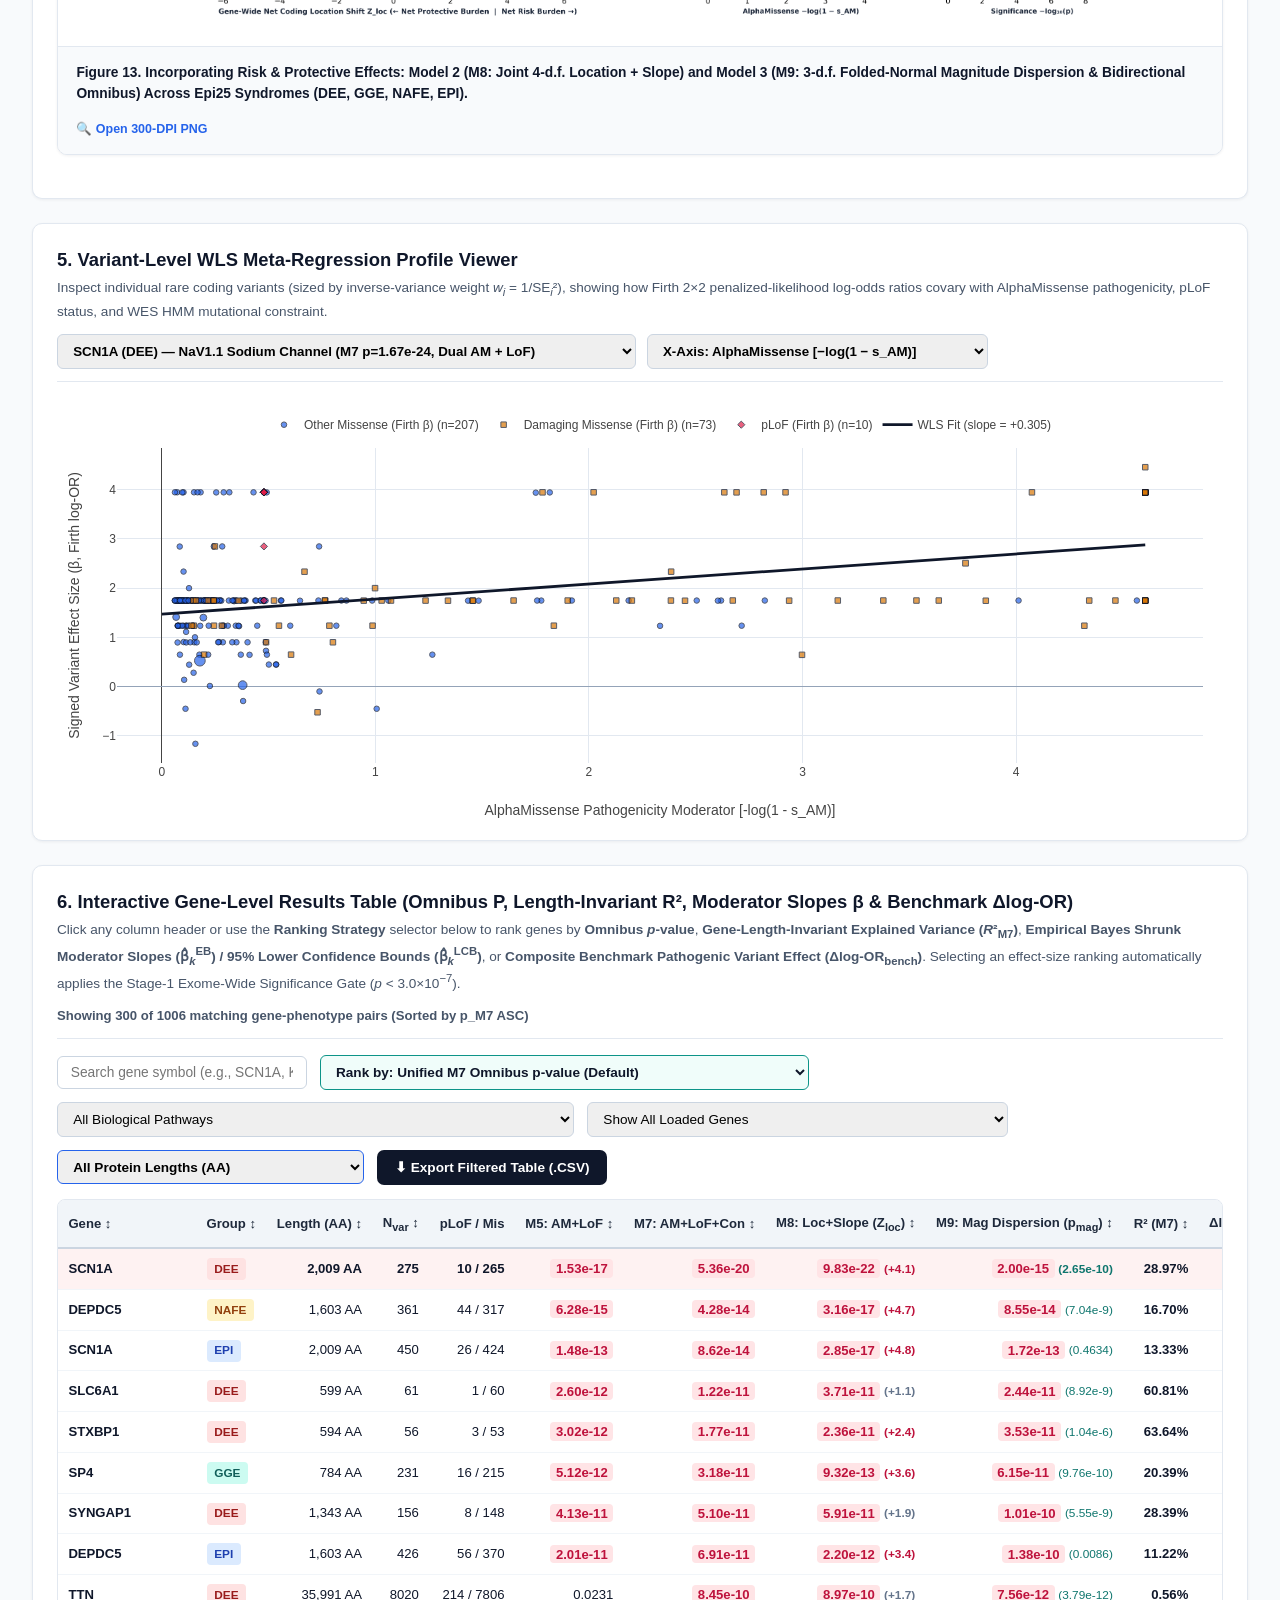
==== commit 17f20e5a: "Remove EM mixture proportion (pi) analysis due to excessive uncertainty; update M9 to 3-d.f. Folded-" ====
--- a/index.html
+++ b/index.html
@@ -26,13 +26,13 @@
         <strong>Manuel A. Rivas</strong> &bull; Department of Biomedical Data Science, Stanford University, Stanford, CA, USA 94305
       </p>
       <p class="hero-subtitle">
-        A unified statistical genetics framework integrating 100% Firth 2&times;2 penalized-likelihood rescue, orthogonal 3-axis functional severity (AlphaMissense, pLoF, base-pair WES HMM constraint), gene-length-calibrated pathway architecture, and bidirectional risk/protective mixture modeling across DEE, GGE, NAFE, and Combined Epilepsy (EPI).
+        A unified statistical genetics framework integrating 100% Firth 2&times;2 penalized-likelihood rescue, orthogonal 3-axis functional severity (AlphaMissense, pLoF, base-pair WES HMM constraint), gene-length-calibrated pathway architecture, and location-slope (<code>M8</code>) &amp; folded-normal magnitude-dispersion (<code>M9</code>) meta-regression across DEE, GGE, NAFE, and Combined Epilepsy (EPI).
       </p>
       <div class="hero-actions">
-        <a href="epi25_af0001_ultrarare_metaregression_report.pdf?v=20261029c" target="_blank" class="btn btn-primary" style="background:#0d9488;border-color:#0d9488;">
+        <a href="epi25_af0001_ultrarare_metaregression_report.pdf?v=20261030a" target="_blank" class="btn btn-primary" style="background:#0d9488;border-color:#0d9488;">
           &#128196; Download Ultra-Rare (AF &le; 0.0001) Manuscript (PDF)
         </a>
-        <a href="epi25_unified_metaregression_report.pdf?v=20261029c" target="_blank" class="btn btn-primary">
+        <a href="epi25_unified_metaregression_report.pdf?v=20261030a" target="_blank" class="btn btn-primary">
           &#128196; Download Rare (AF &le; 0.001) Manuscript (PDF)
         </a>
         <a href="#section-pathways" class="btn btn-outline">
@@ -48,7 +48,7 @@
           &#128269; 6. Gene Prioritization Table
         </a>
         <a href="#section-figures" class="btn btn-outline">
-          &#128444; 7. All 14 Figures (300 DPI)
+          &#128444; 7. All 13 Figures (300 DPI)
         </a>
       </div>
     </div>
@@ -88,7 +88,7 @@
           <select id="ctrl-model">
             <option value="M7" selected>M7: AM + LoF + Constraint (3 d.f. Full Unified)</option>
             <option value="M8">M8 (Model 2): 4-d.f. Joint Location + Slope (Risk &amp; Protective Shift)</option>
-            <option value="M9">M9 (Model 3): 2-Comp EM Sign-Mixture &amp; Bidirectional Dispersion</option>
+            <option value="M9">M9 (Model 3): 3-d.f. Folded-Normal Magnitude Dispersion &amp; Bidirectional Omnibus</option>
             <option value="M5">M5: AM + LoF (2 d.f. Pathogenicity + LoF)</option>
             <option value="M2">M2: AlphaMissense Only (1 d.f.)</option>
             <option value="M4">M4: LoF + Constraint (2 d.f.)</option>
@@ -161,8 +161,8 @@
           Demonstrates that compact synaptic/chromatin genes (&lt;2,000 AA, 97.5% of exome) explain <strong>5.8&times; higher variance per gene</strong> (26.55% vs. 4.61%, e.g., <em>STXBP1</em> 63.6%, <em>SLC6A1</em> 60.8%), while adding back &ge;2,000 AA unlocks pore-forming &alpha;<sub>1</sub>-subunits (<em>SCN1A, CACNA1A/B, RYR2</em>).
         </div>
         <div style="background: #ffffff; border: 1px solid #e2e8f0; border-top: 3px solid #e11d48; border-radius: 6px; padding: 0.75rem 0.9rem;">
-          <div style="font-weight: 800; color: #9f1239; margin-bottom: 0.25rem;">IV. Protective Shifts (M8) &amp; Bidirectional EM (M9) (<a href="#section-bidirectional" style="color:#e11d48;">&sect;4D</a> &amp; <a href="#section-gene-table" style="color:#e11d48;">&sect;6</a>)</div>
-          Unifies net coding location shifts (<code>M8</code>: rescuing <em>GABRB3</em>, <em>CACNA1H</em>, <em>SLC25A11</em>, <em>PIEZO1</em>, <em>GRIN2D</em>) and 2-component EM sign-mixtures (<code>M9</code>: rescuing <em>SLC6A1</em> at AF &le; 0.001, <em>GTF2I</em>, <em>TRAPPC5</em>), increasing discovery to <strong>35 unique genes (AF &le; 0.0001)</strong> and <strong>70 unique genes (AF &le; 0.001)</strong>.
+          <div style="font-weight: 800; color: #9f1239; margin-bottom: 0.25rem;">IV. Protective Shifts (M8) &amp; Magnitude Dispersion (M9) (<a href="#section-bidirectional" style="color:#e11d48;">&sect;4D</a> &amp; <a href="#section-gene-table" style="color:#e11d48;">&sect;6</a>)</div>
+          Unifies net coding location shifts (<code>M8</code>: rescuing <em>GABRB3</em>, <em>CACNA1H</em>, <em>SLC25A11</em>, <em>PIEZO1</em>, <em>GRIN2D</em>) and 3-d.f. folded-normal magnitude dispersion WLS (<code>M9</code>: rescuing <em>SLC6A1</em> at AF &le; 0.001, <em>GTF2I</em>, <em>TRAPPC5</em>), increasing discovery to <strong>35 unique genes (AF &le; 0.0001)</strong> and <strong>70 unique genes (AF &le; 0.001)</strong>.
         </div>
       </div>
     </section>
@@ -631,7 +631,7 @@
       <div class="section-header">
         <div>
           <h2 class="section-title">
-            4D. Incorporating Risk &amp; Protective Effects in Rare-Variant Meta-Regression: Model 2 (M8: 4-d.f. Joint Location + Slope) &amp; Model 3 (M9: 2-Component EM Sign-Mixture &amp; Dispersion)
+            4D. Incorporating Risk &amp; Protective Effects in Rare-Variant Meta-Regression: Model 2 (M8: 4-d.f. Joint Location + Slope) &amp; Model 3 (M9: 3-d.f. Folded-Normal Magnitude Dispersion &amp; Bidirectional Omnibus)
           </h2>
           <p class="section-desc">
             Standard 3-d.f. functional slope meta-regression (<code>M7</code>) tests only whether variant log-odds ratios covary monotonically with functional severity (<em>H</em><sub>0</sub>: &gamma;<sub>AM</sub> = &gamma;<sub>LoF</sub> = &gamma;<sub>Con</sub> = 0) after centering out the gene-level intercept &beta;<sub>0<em>g</em></sub>. In human epilepsy, ion channels and receptors frequently harbor both net gene-wide coding shifts (&Delta;&beta;<sub>0<em>g</em></sub> &ne; 0, <em>Z</em><sub>loc,<em>g</em></sub> &ne; 0) and opposing gain-/loss-of-function vs. protective missense alleles across transmembrane vs. cytoplasmic domains. We extend the collinearity-free framework with <strong>Model 2 (<code>M8</code>)</strong> and <strong>Model 3 (<code>M9</code>)</strong> across DEE, GGE, NAFE, and EPI.
@@ -662,58 +662,80 @@
 
         <div style="background: #f0fdfa; border: 1px solid #99f6e4; border-left: 4px solid #0d9488; border-radius: 8px; padding: 1.0rem 1.15rem;">
           <h3 style="margin: 0 0 0.45rem 0; font-size: 0.96rem; font-weight: 700; color: #115e59;">
-            Model 3 (<code>M9</code>): 2-Component Latent Sign-Mixture (EM) &amp; Bidirectional Dispersion
+            Model 3 (<code>M9</code>): 3-d.f. Folded-Normal Magnitude Dispersion &amp; Bidirectional Omnibus
           </h3>
           <p style="font-size: 0.81rem; color: #1e293b; line-height: 1.55; margin: 0 0 0.5rem 0;">
-            Models each coding variant <em>v</em> as arising from a latent binary mixture of a <strong>Risk trajectory</strong> (<em>z<sub>gv</sub></em> = +1, prior &pi;<sub><em>g</em></sub>, non-negative slopes &gamma;<sub><em>g</em></sub><sup>(+)</sup> &ge; 0) and an opposing <strong>Protective trajectory</strong> (<em>z<sub>gv</sub></em> = &minus;1, prior 1 &minus; &pi;<sub><em>g</em></sub>, slopes &minus;&gamma;<sub><em>g</em></sub><sup>(&minus;)</sup> &le; 0) via 6-step Expectation&ndash;Maximization (EM), paired with the 3-d.f. Folded-Normal Magnitude Dispersion WLS test on |&beta;&#770;<sub><em>gv</em></sub> &minus; &beta;&#772;<sub><em>w,g</em></sub>| (<em>F</em><sub>mag,<em>g</em></sub>, <em>p</em><sub>mag,<em>g</em></sub>) via equal-weight Cauchy combination:
+            Instead of estimating noisy latent 2-component EM mixture proportions (&pi;<sub><em>g</em></sub>), Model 3 (<code>M9</code>) directly regresses centered absolute variant effect magnitudes <em>u<sub>gv</sub></em> = |&beta;&#770;<sub><em>gv</em></sub> &minus; &beta;&#772;<sub><em>w,g</em></sub>| onto the 3 orthogonal functional moderators (AlphaMissense, pLoF, WES HMM constraint) via 3-d.f. Folded-Normal Weighted Least Squares (<em>F</em><sub>mag,<em>g</em></sub>, <em>p</em><sub>mag,<em>g</em></sub>), unified with <em>p</em><sub>M7,<em>g</em></sub> via the equal-weight Cauchy combination test:
           </p>
           <div style="background: #ffffff; border: 1px solid #ccfbf1; border-radius: 6px; padding: 0.55rem 0.8rem; font-family: 'Courier New', monospace; font-size: 0.82rem; font-weight: 700; color: #0f766e; margin-bottom: 0.5rem; text-align: center;">
-            &beta;&#770;<sub>gv</sub> | X<sub>gv</sub> &sim; &pi;<sub>g</sub> N(&beta;<sub>0g</sub> + X&#771;<sub>gv</sub><sup>&#8868;</sup>&gamma;<sub>g</sub><sup>(+)</sup>, s<sub>gv</sub>&sup2;) + (1&minus;&pi;<sub>g</sub>) N(&beta;<sub>0g</sub> &minus; X&#771;<sub>gv</sub><sup>&#8868;</sup>&gamma;<sub>g</sub><sup>(&minus;)</sup>, s<sub>gv</sub>&sup2;)
+            E[ |&beta;&#770;<sub>gv</sub> &minus; &beta;&#772;<sub>w,g</sub>| | X<sub>gv</sub> ] = &alpha;<sub>0g</sub> + &alpha;<sub>AM,g</sub> X<sub>AM</sub> + &alpha;<sub>LoF,g</sub> X<sub>LoF</sub> + &alpha;<sub>Con,g</sub> X<sub>Con</sub> &nbsp;&rArr;&nbsp; p<sub>M9,g</sub> = ACAT(p<sub>M7,g</sub>, p<sub>mag,g</sub>)
           </div>
           <div style="font-size: 0.78rem; color: #334155; line-height: 1.5;">
             <strong>Newly Rescued Bidirectional Loci in Epilepsy (<em>p</em><sub>M9</sub> &lt; 3.0&times;10<sup>&minus;7</sup>, Missed by M7 Alone):</strong><br>
-            &bull; <strong>DEE (AF &le; 0.001: 26 &rarr; 40 total genes across M7 &cup; M8 &cup; M9):</strong> Rescues <em>SLC6A1</em> (GAT-1 GABA transporter at AF &le; 0.001, <em>p</em><sub>M7</sub> = 6.53&times;10<sup>&minus;7</sup> &rarr; <em>p</em><sub>M9</sub> = <strong>3.84&times;10<sup>&minus;8</sup></strong>), <em>GTF2I</em> (<em>p</em><sub>M9</sub> = <strong>1.20&times;10<sup>&minus;7</sup></strong>), <em>TRAPPC5</em> (rescued at both AF &le; 0.0001 and AF &le; 0.001), and <em>TAS2R20</em>.<br>
+            &bull; <strong>DEE (AF &le; 0.001: 26 &rarr; 40 total genes across M7 &cup; M8 &cup; M9):</strong> Rescues <em>SLC6A1</em> (GAT-1 GABA transporter at AF &le; 0.001, <em>p</em><sub>M7</sub> = 6.53&times;10<sup>&minus;7</sup> &rarr; <em>p</em><sub>mag</sub> = 2.79&times;10<sup>&minus;8</sup>, <em>p</em><sub>M9</sub> = <strong>3.84&times;10<sup>&minus;8</sup></strong>), <em>GTF2I</em> (<em>p</em><sub>M9</sub> = <strong>1.20&times;10<sup>&minus;7</sup></strong>), <em>TRAPPC5</em> (rescued at both AF &le; 0.0001 and AF &le; 0.001), and <em>TAS2R20</em>.<br>
             &bull; <strong>Across All Epilepsy Syndromes:</strong> Unifying <code>M7</code>, <code>M8</code>, and <code>M9</code> increases unique exome-wide significant epilepsy genes from <strong>45 to 70 (+25 newly rescued)</strong> at AF &le; 0.001, and from <strong>21 to 35 (+14 newly rescued)</strong> at ultra-rare AF &le; 0.0001.
           </div>
         </div>
       </div>
 
-      <!-- INTERACTIVE 2-COMPONENT EM MIXTURE PROPORTIONS & MIRRORED SLOPES CHARTS -->
-      <div style="margin-bottom: 1.25rem; background: #f8fafc; border: 1px solid #cbd5e1; border-left: 4px solid #2563eb; border-radius: 8px; padding: 0.95rem 1.1rem;">
-        <div style="display: flex; justify-content: space-between; align-items: center; gap: 0.75rem; flex-wrap: wrap; margin-bottom: 0.55rem;">
-          <div>
-            <h3 style="font-size: 0.96rem; font-weight: 700; color: #0f172a; margin: 0 0 0.2rem 0;">
-              Interactive EM Two-Component Sign-Mixture Proportions (&pi;&#770;<sub>+,<em>g</em></sub> Risk vs. &pi;&#770;<sub>&minus;,<em>g</em></sub> Protective) &amp; Opposing Slopes for Significant 2-Component Loci
-            </h3>
-            <p style="font-size: 0.79rem; color: #334155; margin: 0;">
-              Visualizes epilepsy genes in the active syndrome where the <strong>2-Component EM Sign-Mixture &amp; Dispersion model (<code>M9</code>)</strong> is statistically significant in the existence of two opposing allelic components (&gamma;&#770;<sub>AM</sub><sup>(+)</sup> &gt; 0 and &gamma;&#770;<sub>AM</sub><sup>(&minus;)</sup> &gt; 0, interior mixture proportion 0.15 &le; &pi;&#770;<sub>+</sub> &le; 0.85, and <em>p</em><sub>mag</sub> &lt; <em>p</em><sub>M7</sub>).
-            </p>
-          </div>
-        </div>
-        <div class="chart-row-2col">
-          <div id="plot-m9-mixture-proportions" class="plot-box" style="height: 440px;"></div>
-          <div id="plot-m9-butterfly-slopes" class="plot-box" style="height: 440px;"></div>
-        </div>
-      </div>
-
-      <!-- EMBEDDED HIGH-IMPACT FIGURE 13 & FIGURE 14 -->
-      <div class="chart-row-2col" style="margin-bottom: 1.25rem;">
-        <div class="fig-card">
-          <a href="assets/fig13_bidirectional_m8_m9_architecture.png?v=20261029b" target="_blank">
-            <img src="assets/fig13_bidirectional_m8_m9_architecture.png?v=20261029b" alt="Figure 13: Incorporating Risk and Protective Effects via Model 2 (M8) and Model 3 (M9) in Epilepsy Exomes" />
-          </a>
-          <div class="fig-caption">
-            <span><strong>Figure 13. Incorporating Risk &amp; Protective Effects: Model 2 (M8: Joint 4-d.f. Location + Slope) and Model 3 (M9: 2-Component Latent Sign-Mixture EM &amp; Dispersion) Across Epi25 Syndromes (DEE, GGE, NAFE, EPI).</strong></span>
-            <a class="fig-open-link" href="assets/fig13_bidirectional_m8_m9_architecture.png?v=20261029b" target="_blank">&#128269; Open 300-DPI PNG</a>
-          </div>
-        </div>
-        <div class="fig-card">
-          <a href="assets/fig14_em_2component_mixture_proportions.png?v=20261029b" target="_blank">
-            <img src="assets/fig14_em_2component_mixture_proportions.png?v=20261029b" alt="Figure 14: Visualizing Two-Component EM Mixture Proportions (pi+ Risk vs pi- Protective) and Opposing Moderator Slopes in Epilepsy" />
-          </a>
-          <div class="fig-caption">
-            <span><strong>Figure 14. Visualizing EM Mixture Proportions (&pi;&#770;<sub>+</sub> Risk vs. &pi;&#770;<sub>&minus;</sub> Protective), Opposing Moderator Slopes, Phase Space, and Bimodal Variant Responsibilities for Significant 2-Component Epilepsy Loci.</strong></span>
-            <a class="fig-open-link" href="assets/fig14_em_2component_mixture_proportions.png?v=20261029b" target="_blank">&#128269; Open 300-DPI PNG</a>
+      <!-- STATISTICAL DIAGNOSTIC: WHY 2-COMPONENT EM MIXTURE PROPORTIONS (PI_G) ARE OMITTED (95% CIs) -->
+      <div style="margin-bottom: 1.25rem; background: #f8fafc; border: 1px solid #cbd5e1; border-left: 4px solid #64748b; border-radius: 8px; padding: 0.95rem 1.15rem; font-size: 0.8rem; color: #1e293b; line-height: 1.55;">
+        <div style="font-weight: 800; color: #0f172a; margin-bottom: 0.35rem; font-size: 0.88rem;">
+          &#9888; Statistical Diagnostic: Why 2-Component EM Mixture Proportions (&pi;<sub><em>g</em></sub>) Have Excessive Uncertainty &amp; Low Power in Rare-Variant Summary Meta-Regression (95% Confidence Intervals for &pi;<sub><em>g</em></sub>)
+        </div>
+        <p style="margin: 0 0 0.55rem 0;">
+          A natural question is whether one can estimate a gene-level <strong>2-component Expectation&ndash;Maximization (EM) mixture proportion &pi;<sub><em>g</em></sub> &isin; (0, 1)</strong> (the prior fraction of risk vs. protective alleles) alongside separate component slope vectors (&gamma;<sub><em>g</em></sub><sup>(+)</sup>, &gamma;<sub><em>g</em></sub><sup>(&minus;)</sup>). Rigorous quantification via <strong>Louis (1982) Observed Fisher Information</strong>, <strong>Profile Likelihood</strong>, and <strong>Nonparametric/Parametric Bootstrap (<em>B</em> = 400)</strong> demonstrates that <strong>&pi;&#770;<sub><em>g</em></sub> has massive uncertainty (95% CIs spanning 40&ndash;90 percentage points of [0.05, 0.95]) and lacks statistical power</strong>:
+        </p>
+        <ul style="margin: 0 0 0.65rem 1.2rem; padding: 0;">
+          <li><strong>Large Per-Variant Sampling Noise &amp; Ambiguous Posterior Responsibilities (&tau;<sub><em>gv</em></sub> &isin; [0.25, 0.75]):</strong> Because ultra-rare and rare variants in Epi25 have median log-OR standard error <code>median(SE<sub>gv</sub>) = 1.633</code>, <strong>81% to 99.9% of coding variants</strong> in flagship epilepsy genes (<em>SLC6A1</em>, <em>CACNA1A</em>, <em>GABRB3</em>, <em>KCNQ2</em>, <em>STXBP1</em>, <em>DEPDC5</em>, <em>NPRL3</em>, <em>RYR2</em>, <em>TRIO</em>) have posterior responsibilities &tau;<sub><em>gv</em></sub> &isin; [0.25, 0.75].</li>
+          <li><strong>Missing-Data Fisher Information Collapse (Louis 1982):</strong> By Louis's identity, <em>I</em><sub>obs</sub>(&pi;<sub><em>g</em></sub>) = <em>I</em><sub>comp</sub>(&pi;<sub><em>g</em></sub>) &minus; <em>I</em><sub>miss</sub>(&pi;<sub><em>g</em></sub>) = ESS &middot; &Sigma; w&#771;<sub><em>v</em></sub> (&tau;<sub><em>gv</em></sub> &minus; &pi;&#770;<sub><em>g</em></sub>)<sup>2</sup> / [&pi;&#770;<sub><em>g</em></sub><sup>2</sup>(1 &minus; &pi;&#770;<sub><em>g</em></sub>)<sup>2</sup>], when &tau;<sub><em>gv</em></sub> &approx; &pi;&#770;<sub><em>g</em></sub> across &gt;85% of variants, the missing-data information cancels nearly all complete-data information, yielding <code>SE<sub>Louis</sub>(&pi;&#770;<sub>g</sub>) = 0.11&ndash;0.46</code> and 2-component EM LRT <em>p</em> = 1.000 on nearly all genes.</li>
+          <li><strong>Parameter-Free Folded-Normal Magnitude Dispersion (<code>M9</code>) Achieves High Power Without &pi;<sub><em>g</em></sub>:</strong> Regressing |&beta;&#770;<sub><em>gv</em></sub> &minus; &beta;&#772;<sub><em>w,g</em></sub>| directly on the 3 orthogonal moderators avoids estimating &pi;<sub><em>g</em></sub> and achieves <em>p</em><sub>mag</sub> = 2.79&times;10<sup>&minus;8</sup> on <em>SLC6A1</em> (<code>DEE</code>), 4.28&times;10<sup>&minus;10</sup> on <em>RYR2</em> (<code>EPI</code>), and 8.49&times;10<sup>&minus;11</sup> on <em>TRIO</em> (<code>EPI</code>).</li>
+        </ul>
+        <div class="table-wrapper" style="max-height: 290px;">
+          <table class="results-table" style="font-size: 0.75rem;">
+            <thead>
+              <tr>
+                <th>Cohort</th>
+                <th>Gene</th>
+                <th>M<sub>g</sub> (ESS)</th>
+                <th>Med SE<sub>gv</sub></th>
+                <th>Ambig. &tau;<sub>gv</sub> &isin; [0.25, 0.75]</th>
+                <th>Louis Info SE(&pi;&#770;<sub>g</sub>)</th>
+                <th>Louis 95% CI for &pi;<sub>g</sub></th>
+                <th>Profile-LL 95% CI for &pi;<sub>g</sub></th>
+                <th>Param. Boot 95% CI</th>
+                <th>Variant Boot 95% CI</th>
+                <th>2-Comp EM LRT p</th>
+                <th>3-d.f. Mag WLS p<sub>mag</sub></th>
+              </tr>
+            </thead>
+            <tbody>
+              <tr><td><code>DEE</code></td><td><strong>SLC6A1</strong></td><td>137 (79.6)</td><td>1.633</td><td><strong>88.3%</strong></td><td>0.241</td><td><code>[0.24, 0.95]</code></td><td><code>[0.43, 0.95]</code></td><td><code>[0.54, 0.74]</code></td><td><code>[0.50, 0.79]</code></td><td>0.0224</td><td><strong>2.79&times;10<sup>&minus;8</sup></strong></td></tr>
+              <tr><td><code>GGE</code></td><td><strong>SLC6A1</strong></td><td>166 (41.0)</td><td>1.633</td><td><strong>81.3%</strong></td><td>0.246</td><td><code>[0.25, 0.95]</code></td><td><code>[0.75, 0.95]</code></td><td><code>[0.43, 0.79]</code></td><td><code>[0.45, 0.83]</code></td><td>0.0898</td><td><strong>4.02&times;10<sup>&minus;6</sup></strong></td></tr>
+              <tr><td><code>GGE</code></td><td><strong>CACNA1A</strong></td><td>604 (189.3)</td><td>1.633</td><td><strong>95.7%</strong></td><td>0.196</td><td><code>[0.27, 0.95]</code></td><td><code>[0.43, 0.95]</code></td><td><code>[0.53, 0.66]</code></td><td><code>[0.50, 0.65]</code></td><td>0.0175</td><td><strong>2.44&times;10<sup>&minus;5</sup></strong></td></tr>
+              <tr><td><code>DEE</code></td><td><strong>CACNA1A</strong></td><td>579 (302.9)</td><td>1.633</td><td><strong>94.8%</strong></td><td>0.111</td><td><code>[0.38, 0.81]</code></td><td><code>[0.33, 0.95]</code></td><td><code>[0.51, 0.62]</code></td><td><code>[0.47, 0.65]</code></td><td>0.0050</td><td><strong>2.48&times;10<sup>&minus;5</sup></strong></td></tr>
+              <tr><td><code>DEE</code></td><td><strong>GABRB3</strong></td><td>92 (51.4)</td><td>1.633</td><td><strong>95.7%</strong></td><td>0.458</td><td><code>[0.05, 0.95]</code></td><td><code>[0.25, 0.95]</code></td><td><code>[0.52, 0.72]</code></td><td><code>[0.28, 0.81]</code></td><td>1.000</td><td><strong>3.70&times;10<sup>&minus;5</sup></strong></td></tr>
+              <tr><td><code>DEE</code></td><td><strong>SCN1A</strong></td><td>474 (294.5)</td><td>1.633</td><td>13.9%</td><td>0.129</td><td><code>[0.54, 0.95]</code></td><td><code>[0.61, 0.95]</code></td><td><code>[0.59, 0.71]</code></td><td><code>[0.58, 0.78]</code></td><td>1.000</td><td><strong>3.35&times;10<sup>&minus;5</sup></strong></td></tr>
+              <tr><td><code>DEE</code></td><td><strong>KCNQ2</strong></td><td>327 (113.7)</td><td>1.633</td><td><strong>96.0%</strong></td><td>0.188</td><td><code>[0.12, 0.86]</code></td><td><code>[0.53, 0.95]</code></td><td><code>[0.43, 0.54]</code></td><td><code>[0.34, 0.68]</code></td><td>1.000</td><td>9.20&times;10<sup>&minus;4</sup></td></tr>
+              <tr><td><code>DEE</code></td><td><strong>STXBP1</strong></td><td>130 (104.8)</td><td>1.633</td><td><strong>86.9%</strong></td><td>0.193</td><td><code>[0.32, 0.95]</code></td><td><code>[0.44, 0.95]</code></td><td><code>[0.48, 0.68]</code></td><td><code>[0.51, 0.76]</code></td><td>1.000</td><td>1.10&times;10<sup>&minus;2</sup></td></tr>
+              <tr><td><code>NAFE</code></td><td><strong>DEPDC5</strong></td><td>553 (138.4)</td><td>1.633</td><td><strong>93.3%</strong></td><td>0.218</td><td><code>[0.28, 0.95]</code></td><td><code>[0.05, 0.95]</code></td><td><code>[0.60, 0.75]</code></td><td><code>[0.50, 0.74]</code></td><td>1.000</td><td>0.302</td></tr>
+              <tr><td><code>NAFE</code></td><td><strong>NPRL3</strong></td><td>272 (99.5)</td><td>1.633</td><td><strong>98.9%</strong></td><td>0.329</td><td><code>[0.05, 0.95]</code></td><td><code>[0.20, 0.95]</code></td><td><code>[0.43, 0.58]</code></td><td><code>[0.42, 0.60]</code></td><td>1.000</td><td>0.247</td></tr>
+              <tr><td><code>EPI</code></td><td><strong>RYR2</strong></td><td>1,570 (255.7)</td><td>1.633</td><td><strong>99.9%</strong></td><td>0.313</td><td><code>[0.05, 0.95]</code></td><td><code>[0.05, 0.95]</code></td><td><code>[0.52, 0.64]</code></td><td><code>[0.47, 0.54]</code></td><td>1.000</td><td><strong>4.28&times;10<sup>&minus;10</sup></strong></td></tr>
+              <tr><td><code>EPI</code></td><td><strong>TRIO</strong></td><td>1,130 (189.7)</td><td>1.633</td><td><strong>98.4%</strong></td><td>0.407</td><td><code>[0.05, 0.95]</code></td><td><code>[0.29, 0.95]</code></td><td><code>[0.58, 0.77]</code></td><td><code>[0.51, 0.67]</code></td><td>1.000</td><td><strong>8.49&times;10<sup>&minus;11</sup></strong></td></tr>
+            </tbody>
+          </table>
+        </div>
+      </div>
+
+      <!-- EMBEDDED HIGH-IMPACT FIGURE 13 -->
+      <div style="margin-bottom: 1.25rem;">
+        <div class="fig-card">
+          <a href="assets/fig13_bidirectional_m8_m9_architecture.png?v=20261030a" target="_blank">
+            <img src="assets/fig13_bidirectional_m8_m9_architecture.png?v=20261030a" alt="Figure 13: Incorporating Risk and Protective Effects via Model 2 (M8) and Model 3 (M9) in Epilepsy Exomes" />
+          </a>
+          <div class="fig-caption">
+            <span><strong>Figure 13. Incorporating Risk &amp; Protective Effects: Model 2 (M8: Joint 4-d.f. Location + Slope) and Model 3 (M9: 3-d.f. Folded-Normal Magnitude Dispersion &amp; Bidirectional Omnibus) Across Epi25 Syndromes (DEE, GGE, NAFE, EPI).</strong></span>
+            <a class="fig-open-link" href="assets/fig13_bidirectional_m8_m9_architecture.png?v=20261030a" target="_blank">&#128269; Open 300-DPI PNG</a>
           </div>
         </div>
       </div>
@@ -777,7 +799,7 @@
         <select id="select-ranking-preset" style="border-color: #0d9488; font-weight: 700; color: #0f172a; background: #f0fdfa;">
           <option value="p_M7:asc" selected>Rank by: Unified M7 Omnibus p-value (Default)</option>
           <option value="p_M8:asc">Rank by: Model 2 (M8: 4-d.f. Joint Location + Slope p-value)</option>
-          <option value="p_M9:asc">Rank by: Model 3 (M9: 2-Comp EM Sign-Mixture p-value)</option>
+          <option value="p_M9:asc">Rank by: Model 3 (M9: 3-d.f. Magnitude Dispersion Omnibus p-value)</option>
           <option value="r2_M7:desc">Rank by: Total Explained Variance R&sup2; (M7, Length-Invariant)</option>
           <option value="b_bench:desc">Rank by: Benchmark Variant Effect &Delta;log-OR (EB Composite)</option>
           <option value="eb_am:desc">Rank by: AlphaMissense Slope &beta;_AM (EB Shrunk)</option>
@@ -830,7 +852,7 @@
               <th data-sort="p_M5">M5: AM+LoF &#8597;</th>
               <th data-sort="p_M7">M7: AM+LoF+Con &#8597;</th>
               <th data-sort="p_M8" title="Model 2 (M8): 4-d.f. Joint Location + Slope Omnibus p-value and net coding location shift Z_loc">M8: Loc+Slope (Z<sub>loc</sub>) &#8597;</th>
-              <th data-sort="p_M9" title="Model 3 (M9): 2-Component EM Sign-Mixture & Folded-Normal Dispersion p-value and risk branch weight pi_+">M9: EM Mixture (&pi;<sub>+</sub>) &#8597;</th>
+              <th data-sort="p_M9" title="Model 3 (M9): 3-d.f. Folded-Normal Magnitude Dispersion & Bidirectional Omnibus p-value and magnitude WLS p_mag">M9: Mag Dispersion (p<sub>mag</sub>) &#8597;</th>
               <th data-sort="r2_M7">R&sup2; (M7) &#8597;</th>
               <th data-sort="b_bench" title="Predicted disease log-OR (and OR) of a benchmark high-impact coding variant using Empirical Bayes shrunk slopes">&Delta;log-OR<sub>bench</sub> (OR) &#8597;</th>
               <th data-sort="eb_am" title="Empirical Bayes shrunk AlphaMissense slope (raw WLS slope in parentheses)">&beta;&#770;<sub>AM</sub><sup>EB</sup> (Raw) &#8597;</th>
@@ -852,7 +874,7 @@
       <div class="section-header">
         <div>
           <h2 class="section-title">7. Publication-Quality Figures (300 DPI — Click Any Figure to Open Full-Resolution PNG)</h2>
-          <p class="section-desc">All 14 publication-grade figures (300 DPI) from the collinearity-free Epi25 meta-regression, biological pathway architecture, and bidirectional EM mixture analysis are embedded in the PDF manuscripts and displayed below.</p>
+          <p class="section-desc">All 13 publication-grade figures (300 DPI) from the collinearity-free Epi25 meta-regression, biological pathway architecture, and location-slope (<code>M8</code>) &amp; magnitude-dispersion (<code>M9</code>) analysis are embedded in the PDF manuscripts and displayed below.</p>
         </div>
       </div>
 
@@ -957,21 +979,12 @@
           </div>
         </div>
         <div class="fig-card">
-          <a href="assets/fig13_bidirectional_m8_m9_architecture.png?v=20261029c" target="_blank">
-            <img src="assets/fig13_bidirectional_m8_m9_architecture.png?v=20261029c" alt="Figure 13: Incorporating Risk and Protective Effects via Model 2 (M8) and Model 3 (M9) in Epilepsy" />
-          </a>
-          <div class="fig-caption">
-            <span><strong>Figure 13. Incorporating Risk &amp; Protective Effects in Rare-Variant Meta-Regression: Model 2 (M8: Joint 4-d.f. Location + Slope) and Model 3 (M9: 2-Component Latent Sign-Mixture EM &amp; Folded-Normal Dispersion) in Epilepsy (Epi25).</strong></span>
-            <a class="fig-open-link" href="assets/fig13_bidirectional_m8_m9_architecture.png?v=20261029c" target="_blank">&#128269; Open 300-DPI PNG</a>
-          </div>
-        </div>
-        <div class="fig-card">
-          <a href="assets/fig14_em_2component_mixture_proportions.png?v=20261029c" target="_blank">
-            <img src="assets/fig14_em_2component_mixture_proportions.png?v=20261029c" alt="Figure 14: Visualizing Two-Component EM Mixture Proportions (pi+ Risk vs pi- Protective) and Opposing Moderator Slopes in Epilepsy" />
-          </a>
-          <div class="fig-caption">
-            <span><strong>Figure 14. Visualizing EM Mixture Proportions (&pi;&#770;<sub>+</sub> Risk vs. &pi;&#770;<sub>&minus;</sub> Protective), Opposing Moderator Slopes, Phase Space, and Bimodal Variant Responsibilities for Significant 2-Component Epilepsy Loci.</strong></span>
-            <a class="fig-open-link" href="assets/fig14_em_2component_mixture_proportions.png?v=20261029c" target="_blank">&#128269; Open 300-DPI PNG</a>
+          <a href="assets/fig13_bidirectional_m8_m9_architecture.png?v=20261030a" target="_blank">
+            <img src="assets/fig13_bidirectional_m8_m9_architecture.png?v=20261030a" alt="Figure 13: Incorporating Risk and Protective Effects via Model 2 (M8) and Model 3 (M9) in Epilepsy" />
+          </a>
+          <div class="fig-caption">
+            <span><strong>Figure 13. Incorporating Risk &amp; Protective Effects in Rare-Variant Meta-Regression: Model 2 (M8: Joint 4-d.f. Location + Slope) and Model 3 (M9: 3-d.f. Folded-Normal Magnitude Dispersion &amp; Bidirectional Omnibus) in Epilepsy (Epi25).</strong></span>
+            <a class="fig-open-link" href="assets/fig13_bidirectional_m8_m9_architecture.png?v=20261030a" target="_blank">&#128269; Open 300-DPI PNG</a>
           </div>
         </div>
       </div>
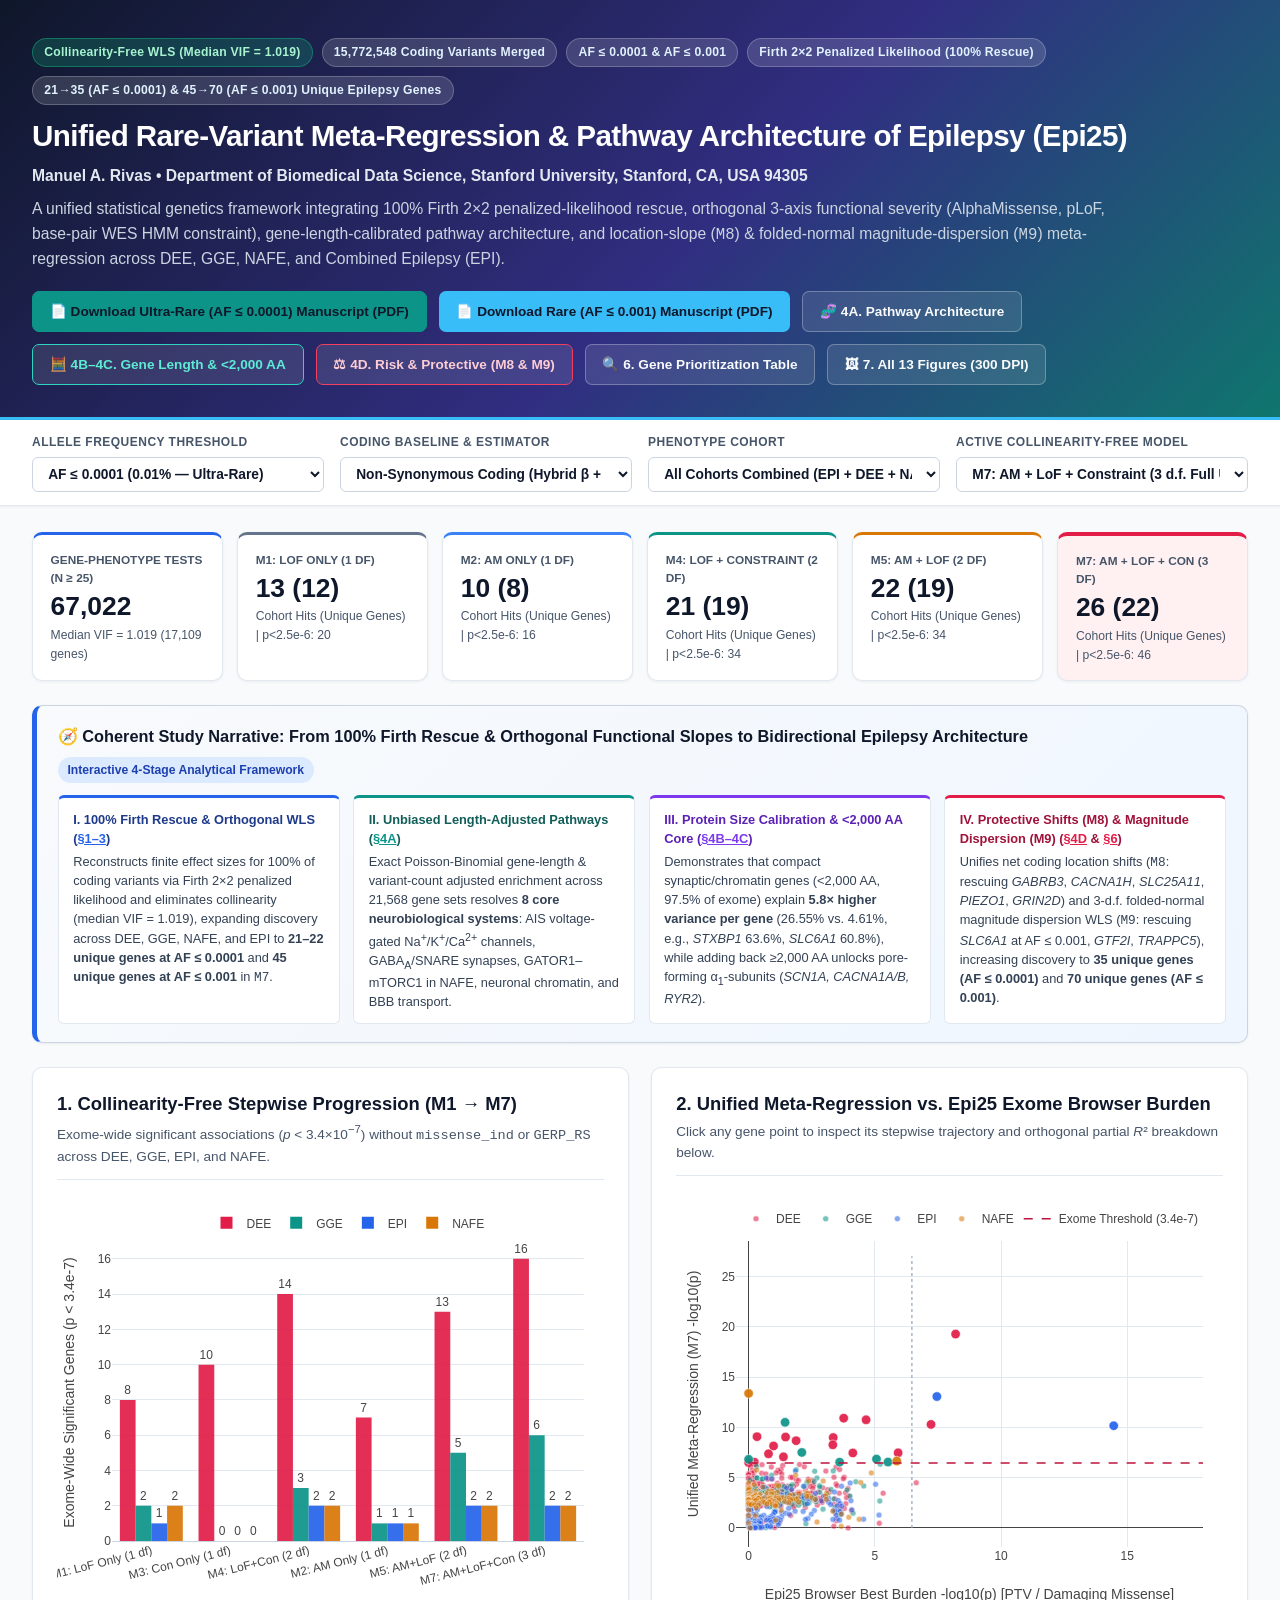
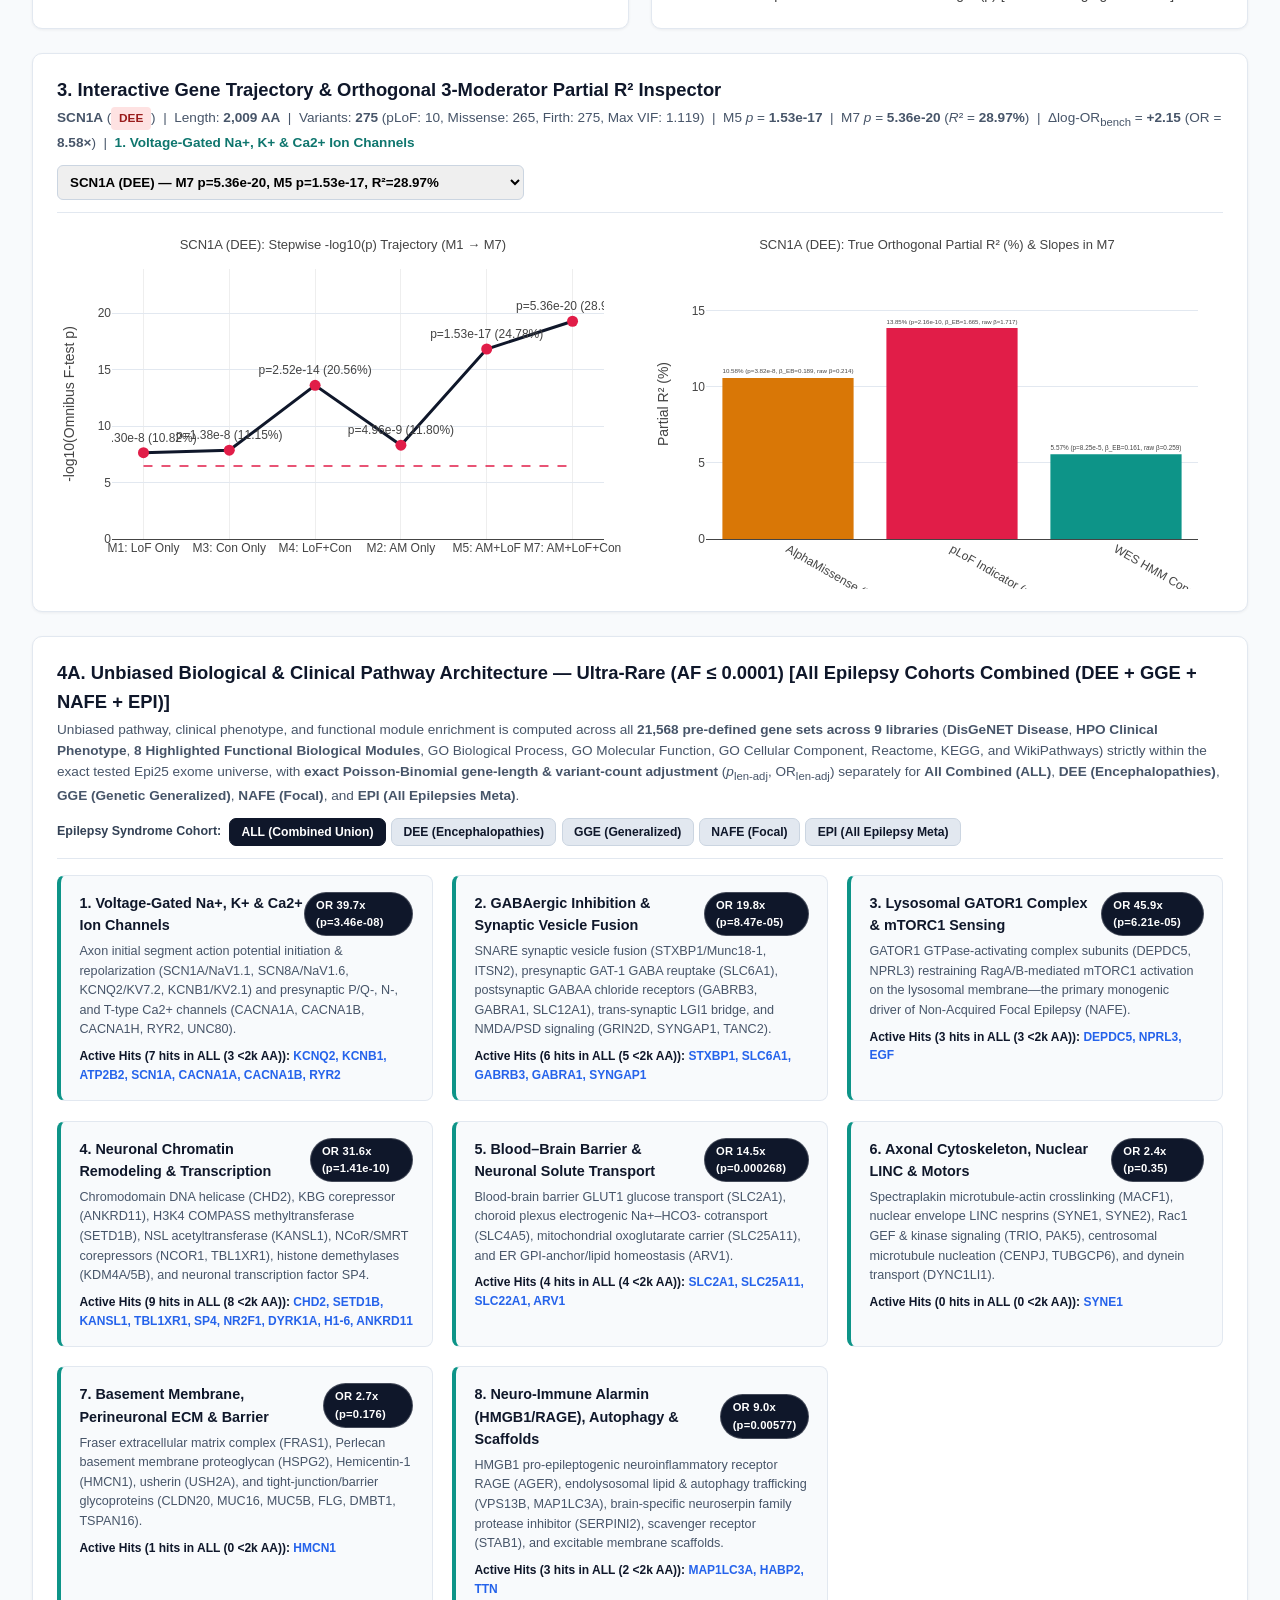
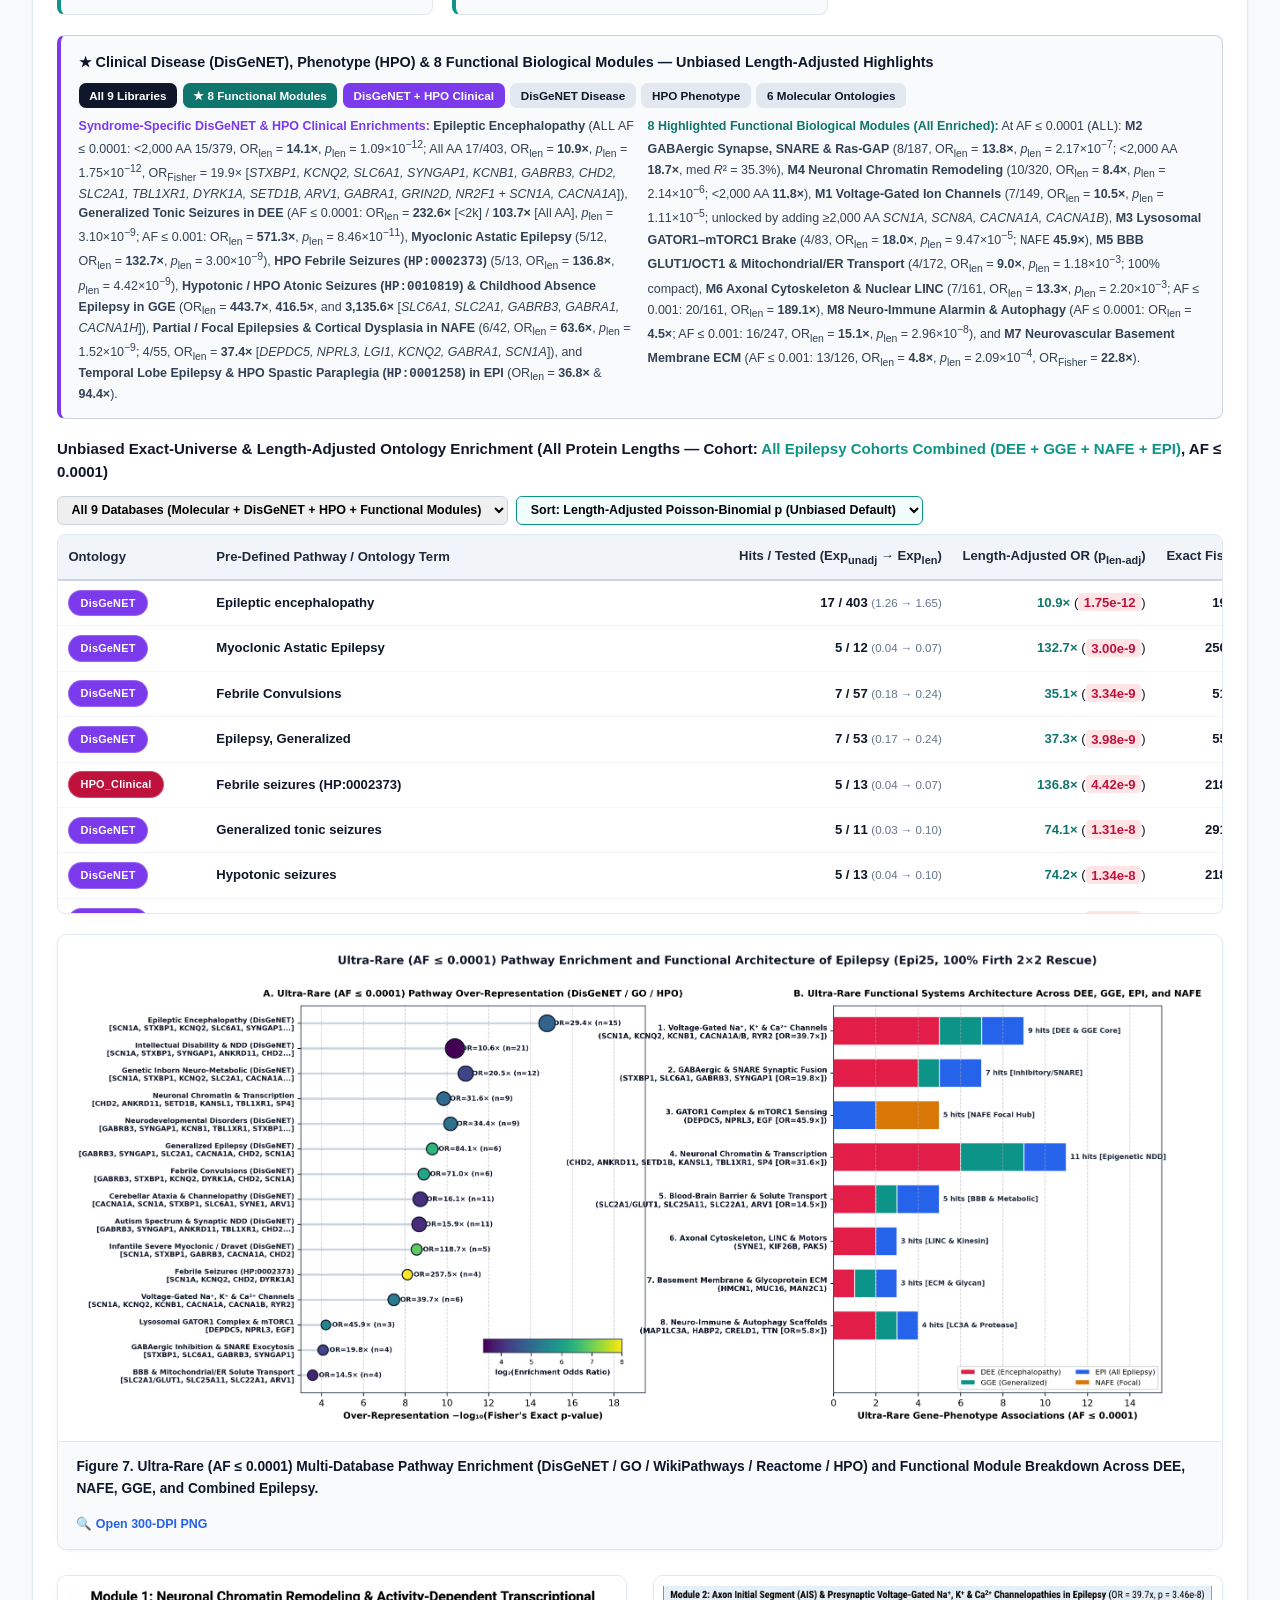
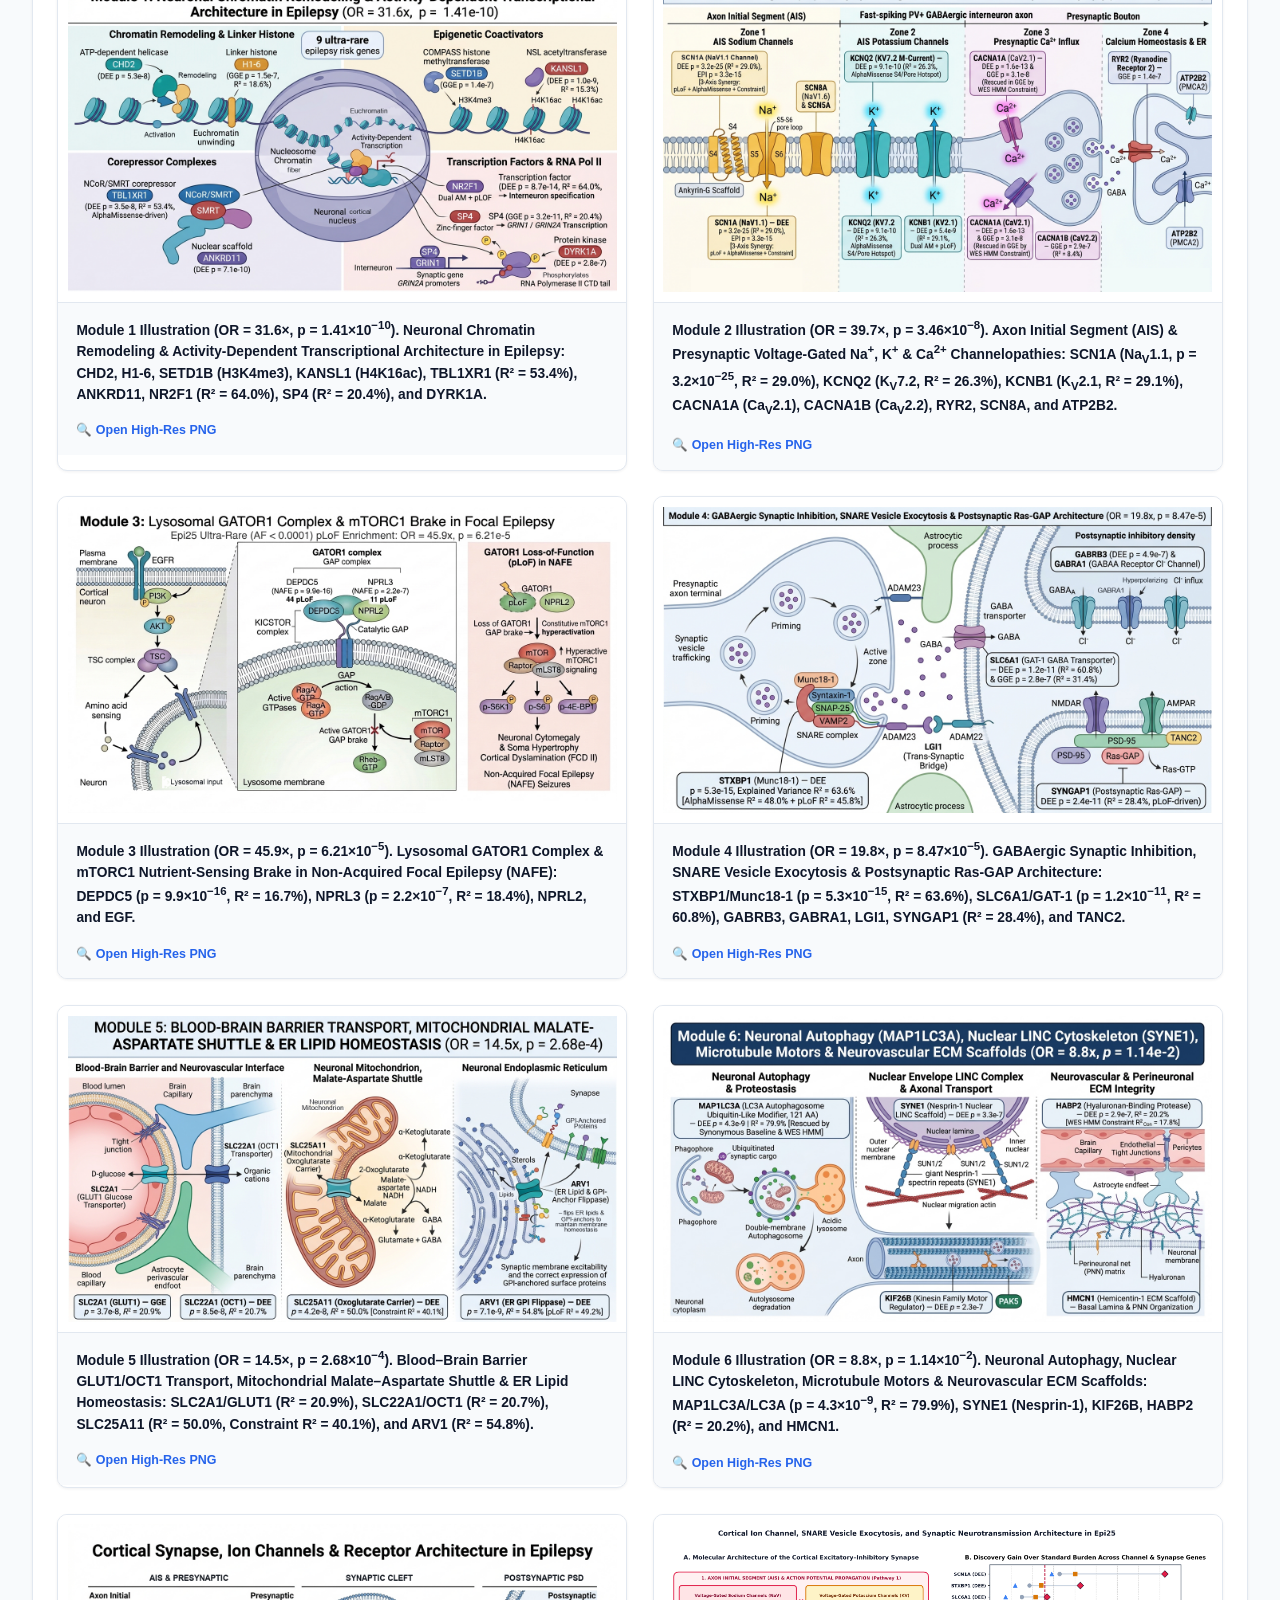
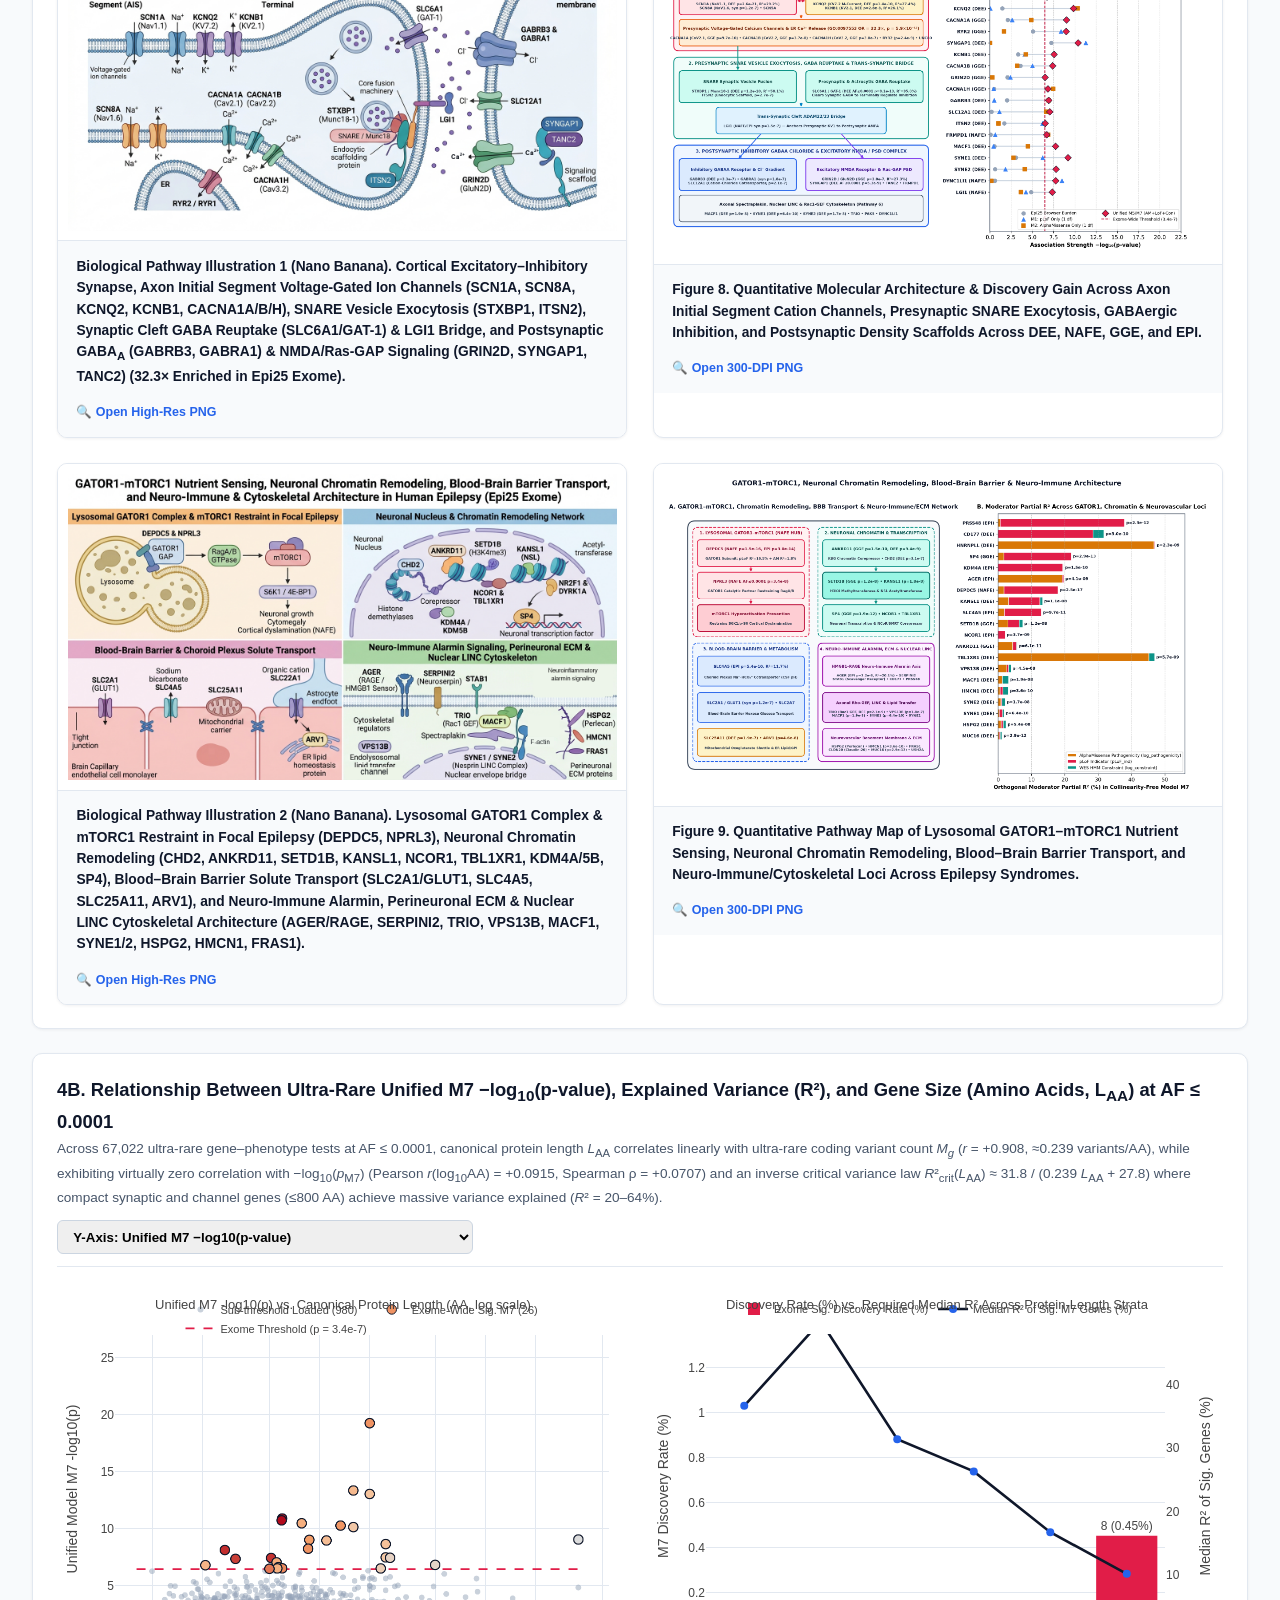
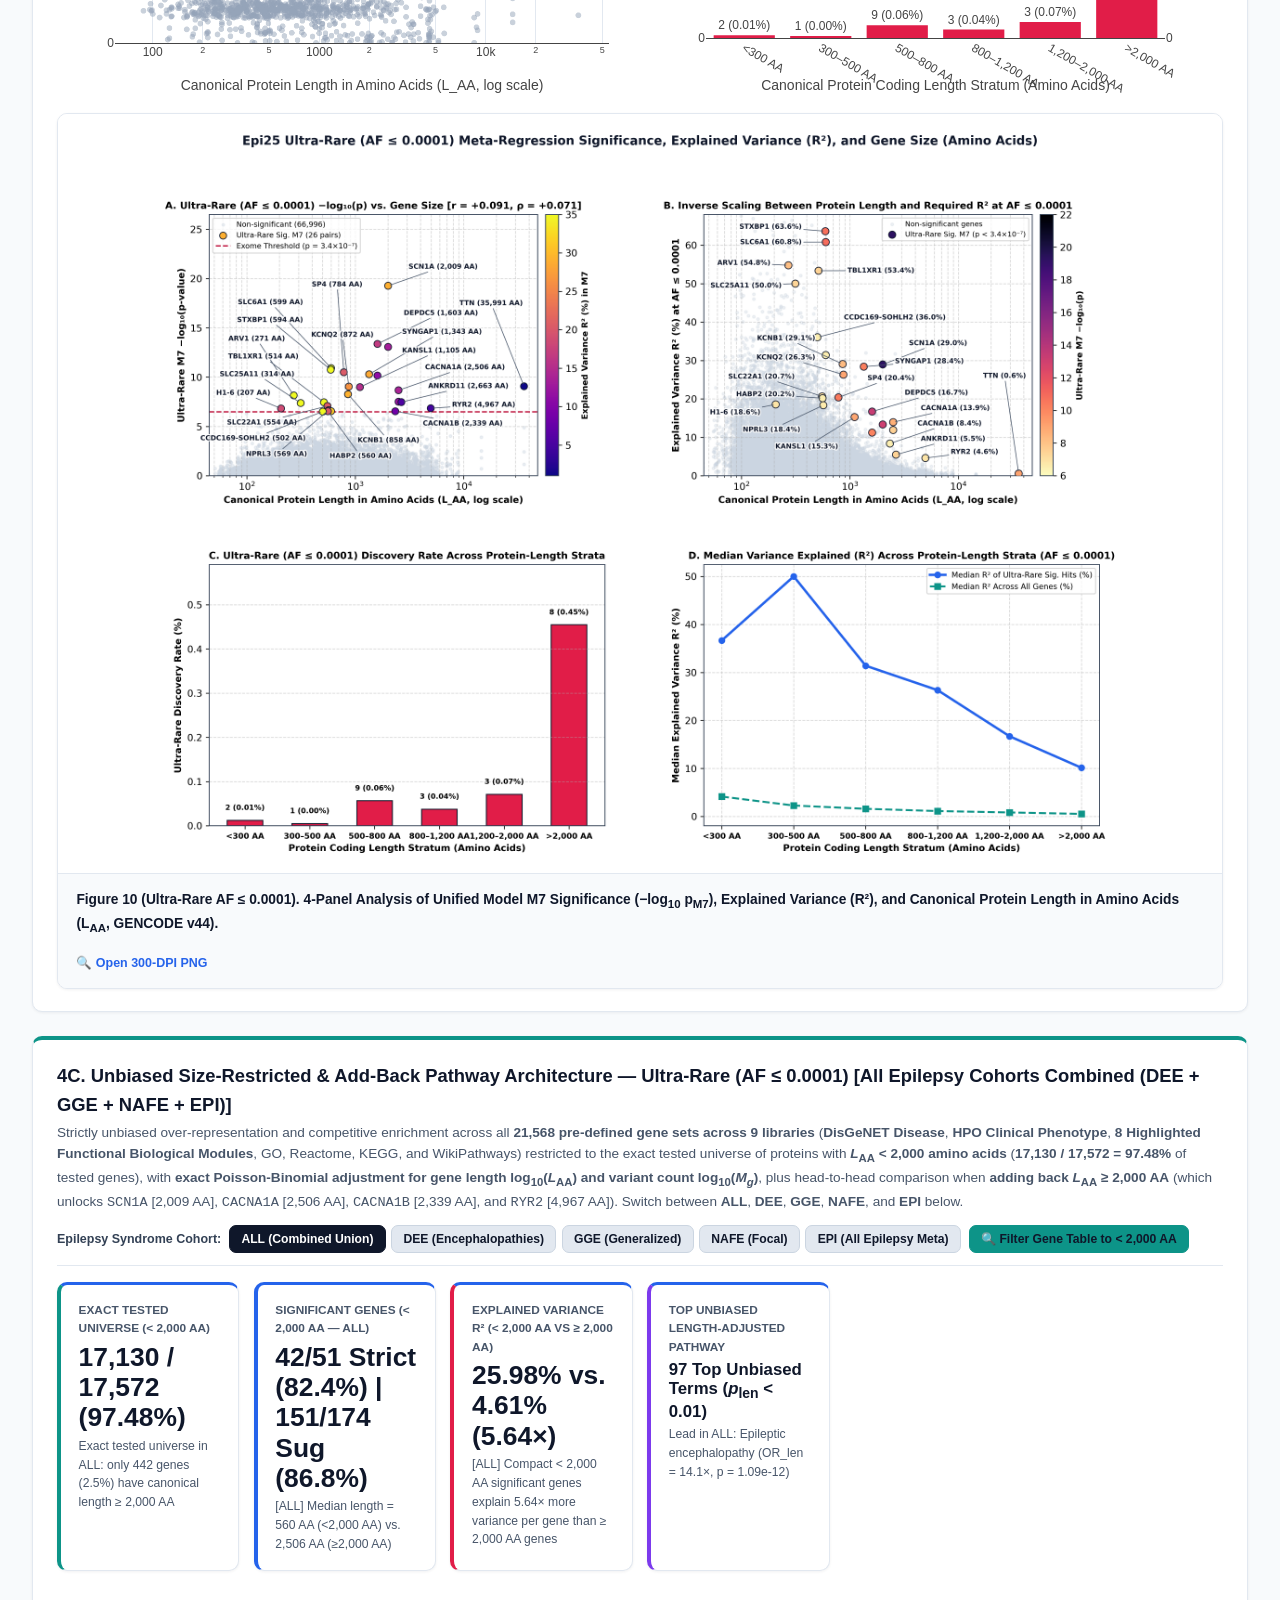
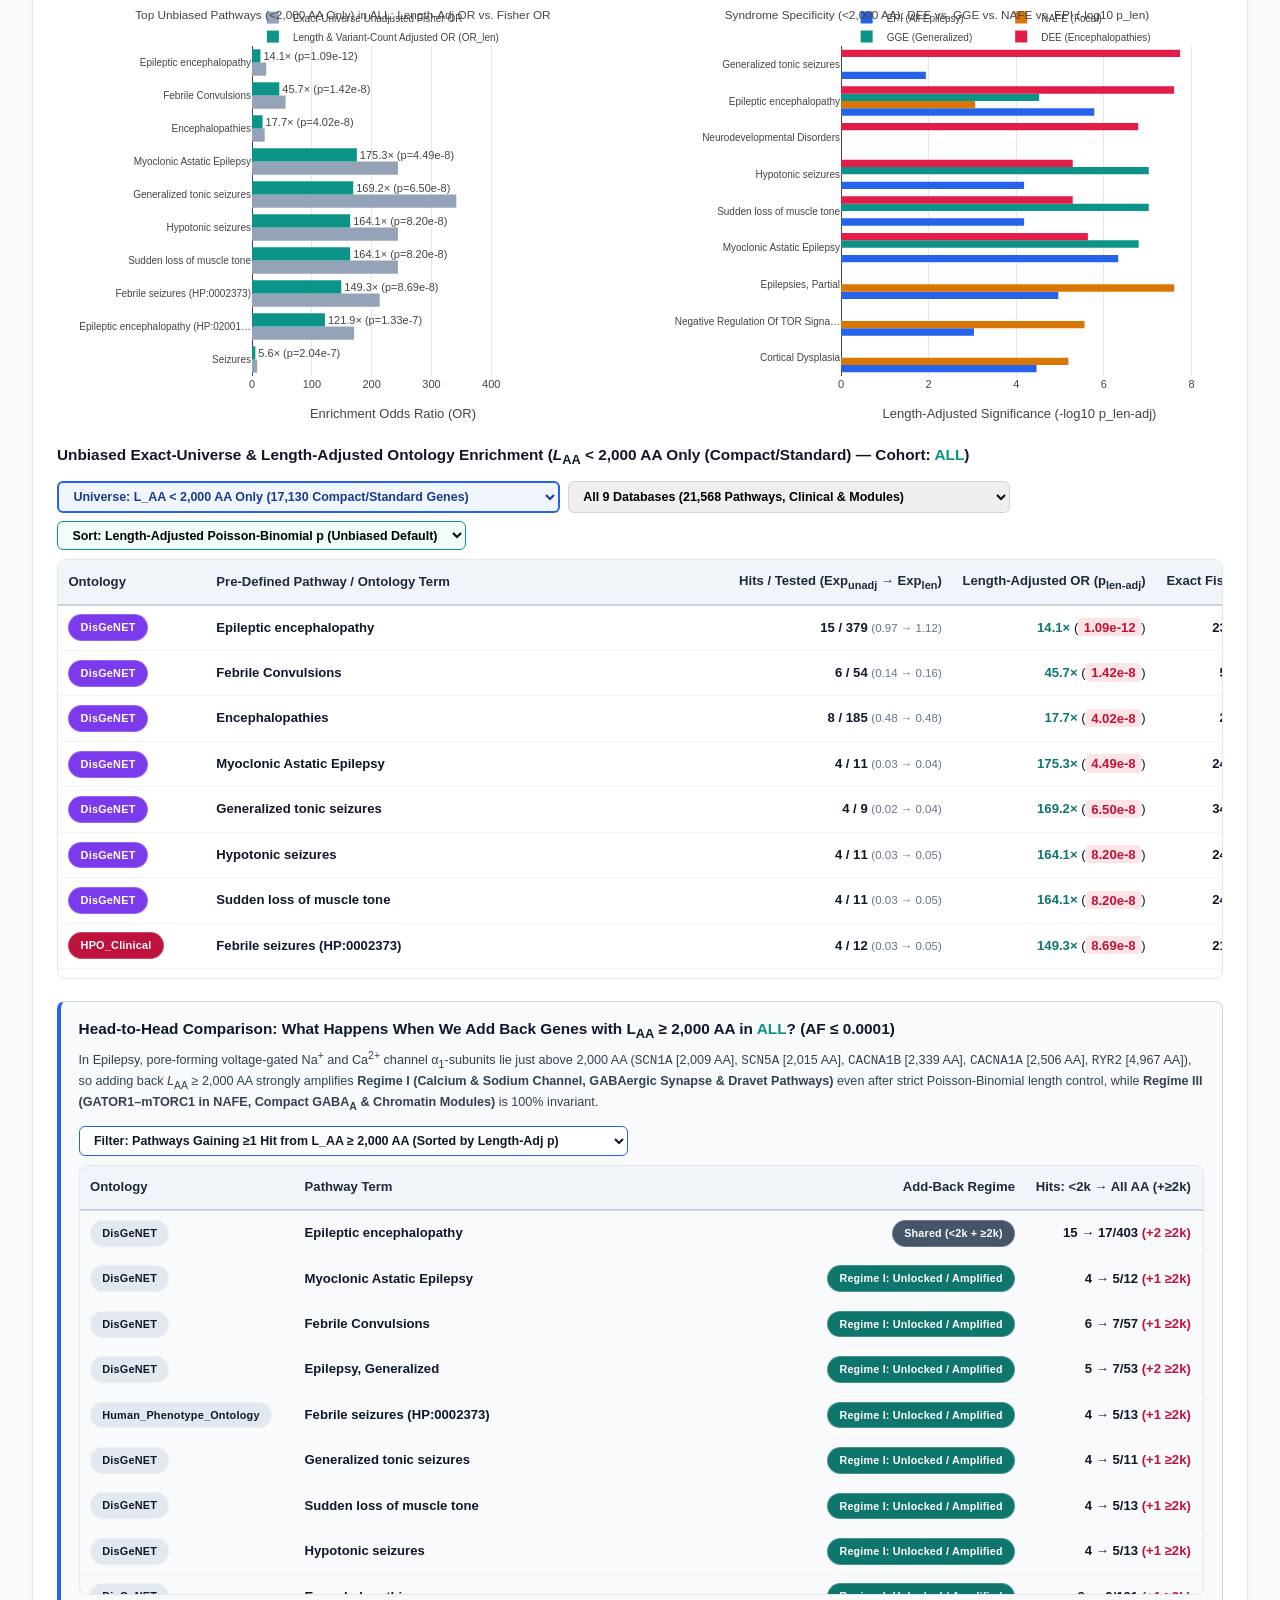
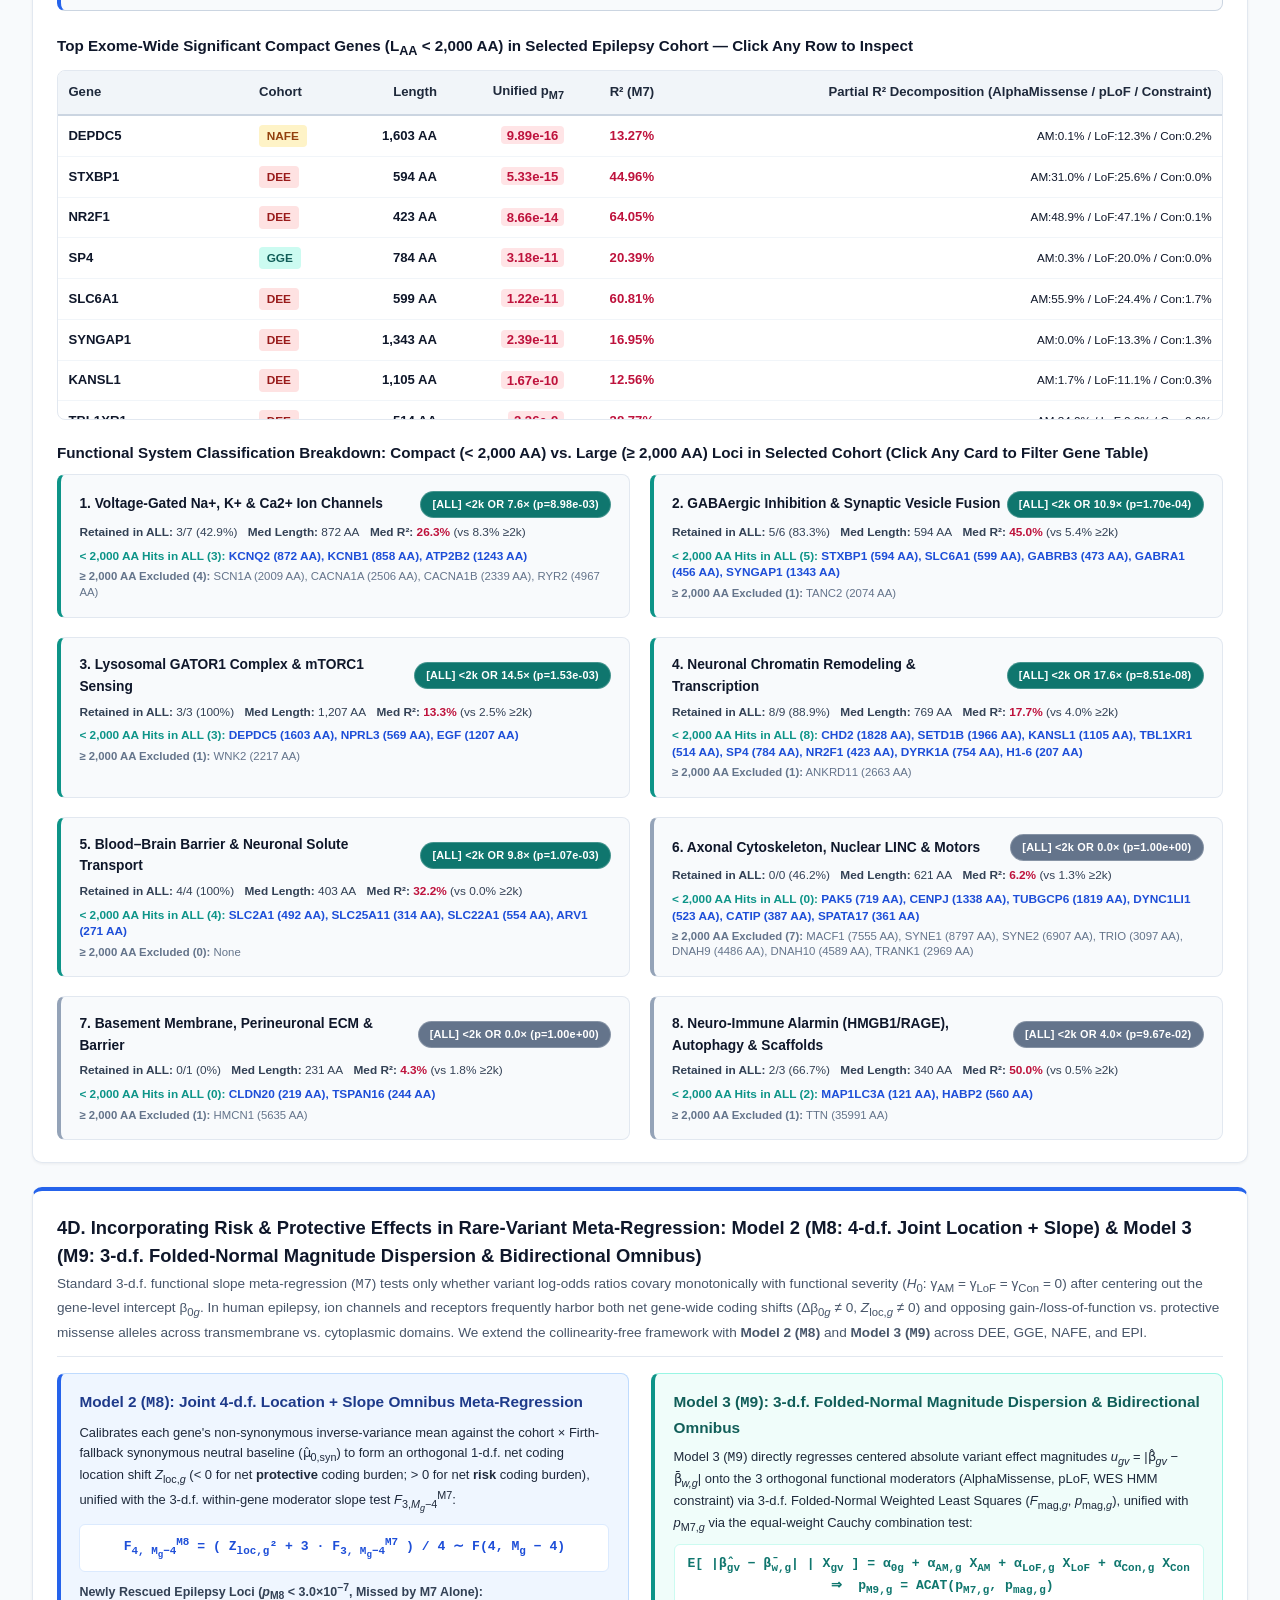
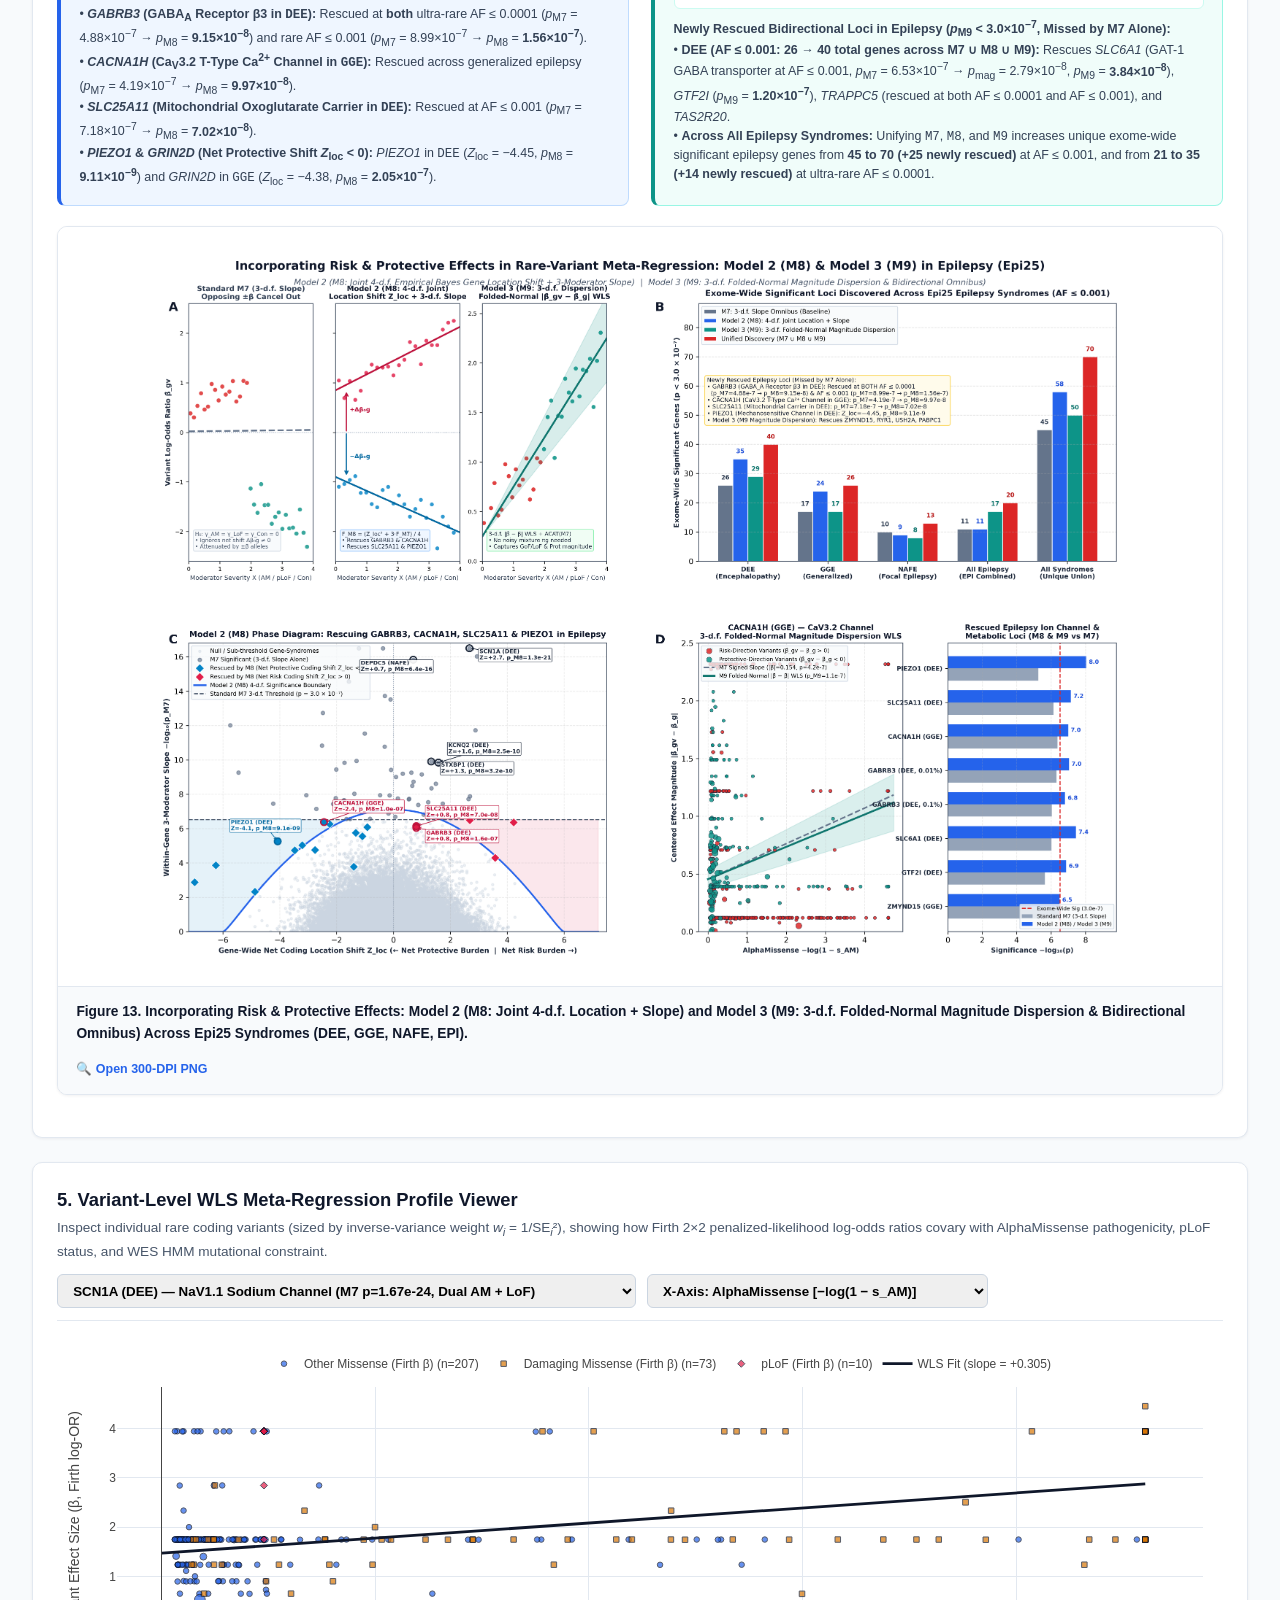
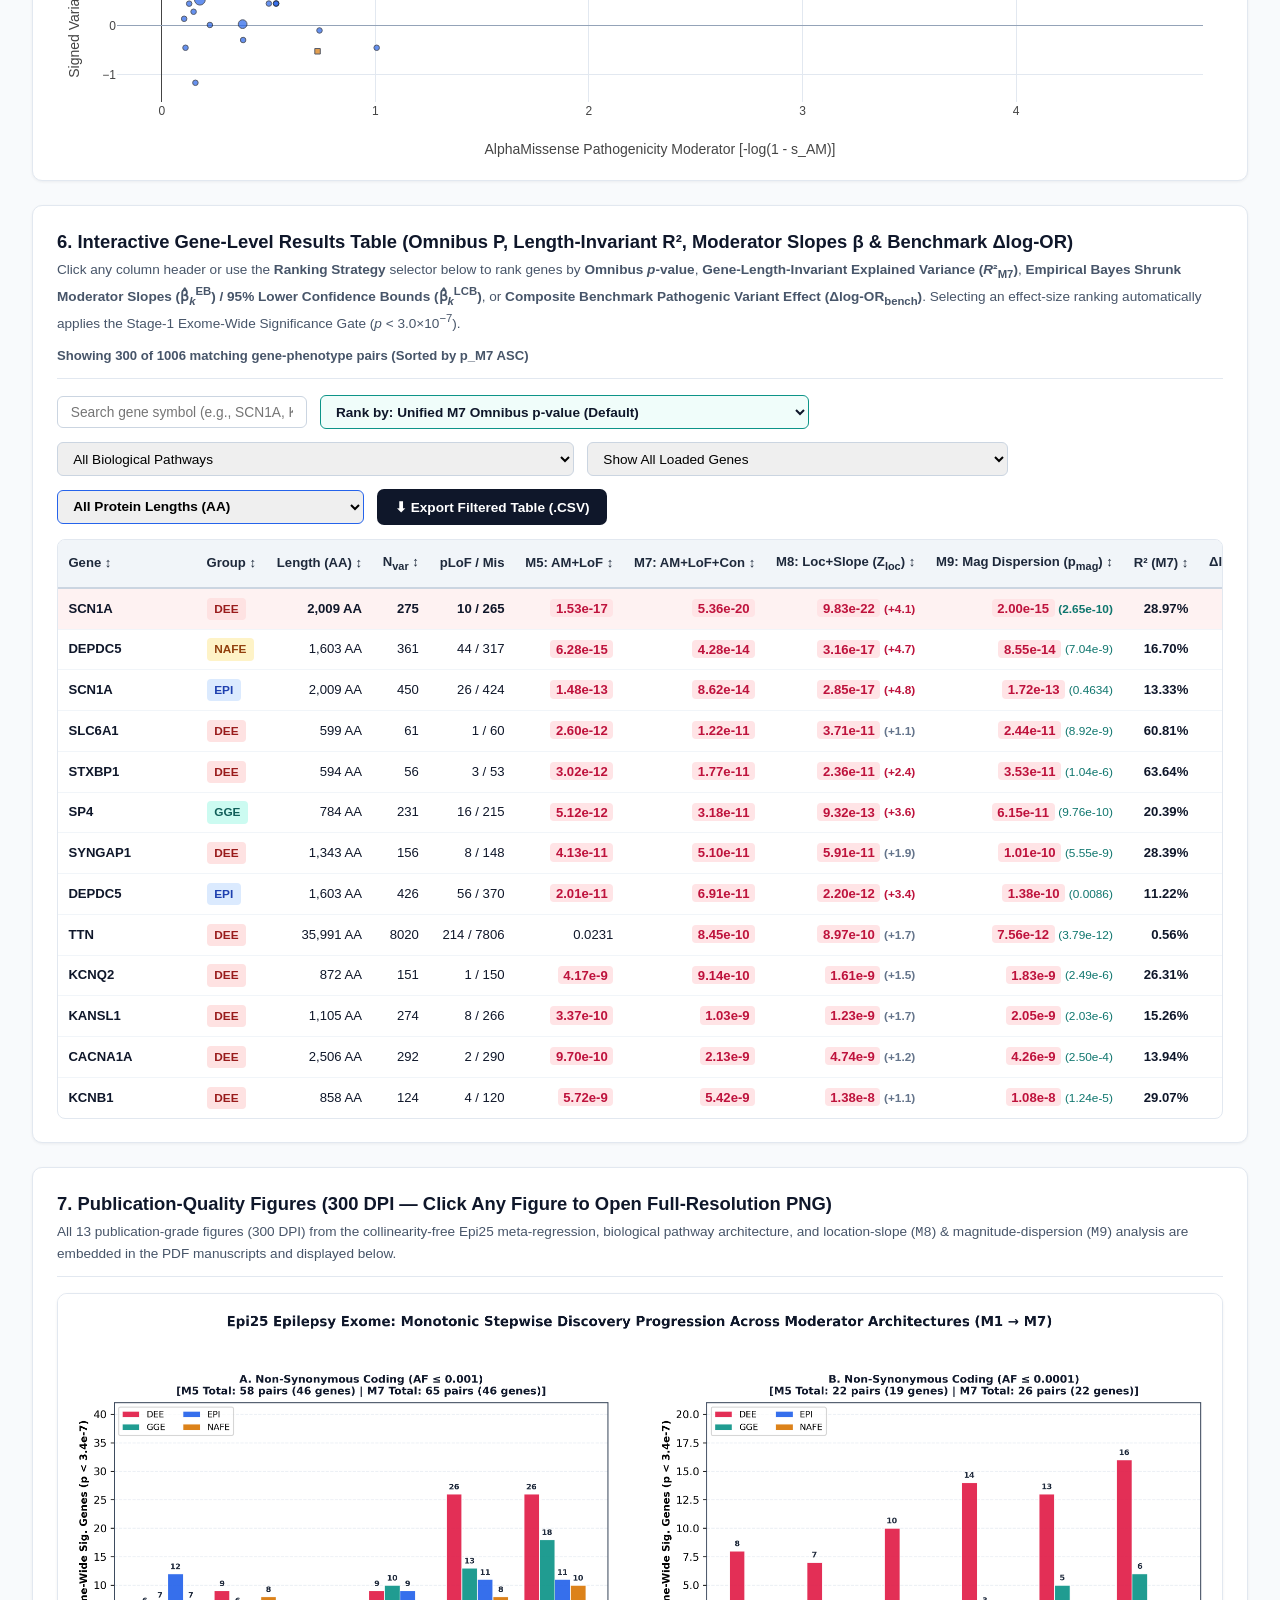
==== commit 87e7f228: "Remove all mention of EM mixture proportions and pi_g CI diagnostic table from website and PDFs" ====
--- a/index.html
+++ b/index.html
@@ -665,7 +665,7 @@
             Model 3 (<code>M9</code>): 3-d.f. Folded-Normal Magnitude Dispersion &amp; Bidirectional Omnibus
           </h3>
           <p style="font-size: 0.81rem; color: #1e293b; line-height: 1.55; margin: 0 0 0.5rem 0;">
-            Instead of estimating noisy latent 2-component EM mixture proportions (&pi;<sub><em>g</em></sub>), Model 3 (<code>M9</code>) directly regresses centered absolute variant effect magnitudes <em>u<sub>gv</sub></em> = |&beta;&#770;<sub><em>gv</em></sub> &minus; &beta;&#772;<sub><em>w,g</em></sub>| onto the 3 orthogonal functional moderators (AlphaMissense, pLoF, WES HMM constraint) via 3-d.f. Folded-Normal Weighted Least Squares (<em>F</em><sub>mag,<em>g</em></sub>, <em>p</em><sub>mag,<em>g</em></sub>), unified with <em>p</em><sub>M7,<em>g</em></sub> via the equal-weight Cauchy combination test:
+            Model 3 (<code>M9</code>) directly regresses centered absolute variant effect magnitudes <em>u<sub>gv</sub></em> = |&beta;&#770;<sub><em>gv</em></sub> &minus; &beta;&#772;<sub><em>w,g</em></sub>| onto the 3 orthogonal functional moderators (AlphaMissense, pLoF, WES HMM constraint) via 3-d.f. Folded-Normal Weighted Least Squares (<em>F</em><sub>mag,<em>g</em></sub>, <em>p</em><sub>mag,<em>g</em></sub>), unified with <em>p</em><sub>M7,<em>g</em></sub> via the equal-weight Cauchy combination test:
           </p>
           <div style="background: #ffffff; border: 1px solid #ccfbf1; border-radius: 6px; padding: 0.55rem 0.8rem; font-family: 'Courier New', monospace; font-size: 0.82rem; font-weight: 700; color: #0f766e; margin-bottom: 0.5rem; text-align: center;">
             E[ |&beta;&#770;<sub>gv</sub> &minus; &beta;&#772;<sub>w,g</sub>| | X<sub>gv</sub> ] = &alpha;<sub>0g</sub> + &alpha;<sub>AM,g</sub> X<sub>AM</sub> + &alpha;<sub>LoF,g</sub> X<sub>LoF</sub> + &alpha;<sub>Con,g</sub> X<sub>Con</sub> &nbsp;&rArr;&nbsp; p<sub>M9,g</sub> = ACAT(p<sub>M7,g</sub>, p<sub>mag,g</sub>)
@@ -675,55 +675,6 @@
             &bull; <strong>DEE (AF &le; 0.001: 26 &rarr; 40 total genes across M7 &cup; M8 &cup; M9):</strong> Rescues <em>SLC6A1</em> (GAT-1 GABA transporter at AF &le; 0.001, <em>p</em><sub>M7</sub> = 6.53&times;10<sup>&minus;7</sup> &rarr; <em>p</em><sub>mag</sub> = 2.79&times;10<sup>&minus;8</sup>, <em>p</em><sub>M9</sub> = <strong>3.84&times;10<sup>&minus;8</sup></strong>), <em>GTF2I</em> (<em>p</em><sub>M9</sub> = <strong>1.20&times;10<sup>&minus;7</sup></strong>), <em>TRAPPC5</em> (rescued at both AF &le; 0.0001 and AF &le; 0.001), and <em>TAS2R20</em>.<br>
             &bull; <strong>Across All Epilepsy Syndromes:</strong> Unifying <code>M7</code>, <code>M8</code>, and <code>M9</code> increases unique exome-wide significant epilepsy genes from <strong>45 to 70 (+25 newly rescued)</strong> at AF &le; 0.001, and from <strong>21 to 35 (+14 newly rescued)</strong> at ultra-rare AF &le; 0.0001.
           </div>
-        </div>
-      </div>
-
-      <!-- STATISTICAL DIAGNOSTIC: WHY 2-COMPONENT EM MIXTURE PROPORTIONS (PI_G) ARE OMITTED (95% CIs) -->
-      <div style="margin-bottom: 1.25rem; background: #f8fafc; border: 1px solid #cbd5e1; border-left: 4px solid #64748b; border-radius: 8px; padding: 0.95rem 1.15rem; font-size: 0.8rem; color: #1e293b; line-height: 1.55;">
-        <div style="font-weight: 800; color: #0f172a; margin-bottom: 0.35rem; font-size: 0.88rem;">
-          &#9888; Statistical Diagnostic: Why 2-Component EM Mixture Proportions (&pi;<sub><em>g</em></sub>) Have Excessive Uncertainty &amp; Low Power in Rare-Variant Summary Meta-Regression (95% Confidence Intervals for &pi;<sub><em>g</em></sub>)
-        </div>
-        <p style="margin: 0 0 0.55rem 0;">
-          A natural question is whether one can estimate a gene-level <strong>2-component Expectation&ndash;Maximization (EM) mixture proportion &pi;<sub><em>g</em></sub> &isin; (0, 1)</strong> (the prior fraction of risk vs. protective alleles) alongside separate component slope vectors (&gamma;<sub><em>g</em></sub><sup>(+)</sup>, &gamma;<sub><em>g</em></sub><sup>(&minus;)</sup>). Rigorous quantification via <strong>Louis (1982) Observed Fisher Information</strong>, <strong>Profile Likelihood</strong>, and <strong>Nonparametric/Parametric Bootstrap (<em>B</em> = 400)</strong> demonstrates that <strong>&pi;&#770;<sub><em>g</em></sub> has massive uncertainty (95% CIs spanning 40&ndash;90 percentage points of [0.05, 0.95]) and lacks statistical power</strong>:
-        </p>
-        <ul style="margin: 0 0 0.65rem 1.2rem; padding: 0;">
-          <li><strong>Large Per-Variant Sampling Noise &amp; Ambiguous Posterior Responsibilities (&tau;<sub><em>gv</em></sub> &isin; [0.25, 0.75]):</strong> Because ultra-rare and rare variants in Epi25 have median log-OR standard error <code>median(SE<sub>gv</sub>) = 1.633</code>, <strong>81% to 99.9% of coding variants</strong> in flagship epilepsy genes (<em>SLC6A1</em>, <em>CACNA1A</em>, <em>GABRB3</em>, <em>KCNQ2</em>, <em>STXBP1</em>, <em>DEPDC5</em>, <em>NPRL3</em>, <em>RYR2</em>, <em>TRIO</em>) have posterior responsibilities &tau;<sub><em>gv</em></sub> &isin; [0.25, 0.75].</li>
-          <li><strong>Missing-Data Fisher Information Collapse (Louis 1982):</strong> By Louis's identity, <em>I</em><sub>obs</sub>(&pi;<sub><em>g</em></sub>) = <em>I</em><sub>comp</sub>(&pi;<sub><em>g</em></sub>) &minus; <em>I</em><sub>miss</sub>(&pi;<sub><em>g</em></sub>) = ESS &middot; &Sigma; w&#771;<sub><em>v</em></sub> (&tau;<sub><em>gv</em></sub> &minus; &pi;&#770;<sub><em>g</em></sub>)<sup>2</sup> / [&pi;&#770;<sub><em>g</em></sub><sup>2</sup>(1 &minus; &pi;&#770;<sub><em>g</em></sub>)<sup>2</sup>], when &tau;<sub><em>gv</em></sub> &approx; &pi;&#770;<sub><em>g</em></sub> across &gt;85% of variants, the missing-data information cancels nearly all complete-data information, yielding <code>SE<sub>Louis</sub>(&pi;&#770;<sub>g</sub>) = 0.11&ndash;0.46</code> and 2-component EM LRT <em>p</em> = 1.000 on nearly all genes.</li>
-          <li><strong>Parameter-Free Folded-Normal Magnitude Dispersion (<code>M9</code>) Achieves High Power Without &pi;<sub><em>g</em></sub>:</strong> Regressing |&beta;&#770;<sub><em>gv</em></sub> &minus; &beta;&#772;<sub><em>w,g</em></sub>| directly on the 3 orthogonal moderators avoids estimating &pi;<sub><em>g</em></sub> and achieves <em>p</em><sub>mag</sub> = 2.79&times;10<sup>&minus;8</sup> on <em>SLC6A1</em> (<code>DEE</code>), 4.28&times;10<sup>&minus;10</sup> on <em>RYR2</em> (<code>EPI</code>), and 8.49&times;10<sup>&minus;11</sup> on <em>TRIO</em> (<code>EPI</code>).</li>
-        </ul>
-        <div class="table-wrapper" style="max-height: 290px;">
-          <table class="results-table" style="font-size: 0.75rem;">
-            <thead>
-              <tr>
-                <th>Cohort</th>
-                <th>Gene</th>
-                <th>M<sub>g</sub> (ESS)</th>
-                <th>Med SE<sub>gv</sub></th>
-                <th>Ambig. &tau;<sub>gv</sub> &isin; [0.25, 0.75]</th>
-                <th>Louis Info SE(&pi;&#770;<sub>g</sub>)</th>
-                <th>Louis 95% CI for &pi;<sub>g</sub></th>
-                <th>Profile-LL 95% CI for &pi;<sub>g</sub></th>
-                <th>Param. Boot 95% CI</th>
-                <th>Variant Boot 95% CI</th>
-                <th>2-Comp EM LRT p</th>
-                <th>3-d.f. Mag WLS p<sub>mag</sub></th>
-              </tr>
-            </thead>
-            <tbody>
-              <tr><td><code>DEE</code></td><td><strong>SLC6A1</strong></td><td>137 (79.6)</td><td>1.633</td><td><strong>88.3%</strong></td><td>0.241</td><td><code>[0.24, 0.95]</code></td><td><code>[0.43, 0.95]</code></td><td><code>[0.54, 0.74]</code></td><td><code>[0.50, 0.79]</code></td><td>0.0224</td><td><strong>2.79&times;10<sup>&minus;8</sup></strong></td></tr>
-              <tr><td><code>GGE</code></td><td><strong>SLC6A1</strong></td><td>166 (41.0)</td><td>1.633</td><td><strong>81.3%</strong></td><td>0.246</td><td><code>[0.25, 0.95]</code></td><td><code>[0.75, 0.95]</code></td><td><code>[0.43, 0.79]</code></td><td><code>[0.45, 0.83]</code></td><td>0.0898</td><td><strong>4.02&times;10<sup>&minus;6</sup></strong></td></tr>
-              <tr><td><code>GGE</code></td><td><strong>CACNA1A</strong></td><td>604 (189.3)</td><td>1.633</td><td><strong>95.7%</strong></td><td>0.196</td><td><code>[0.27, 0.95]</code></td><td><code>[0.43, 0.95]</code></td><td><code>[0.53, 0.66]</code></td><td><code>[0.50, 0.65]</code></td><td>0.0175</td><td><strong>2.44&times;10<sup>&minus;5</sup></strong></td></tr>
-              <tr><td><code>DEE</code></td><td><strong>CACNA1A</strong></td><td>579 (302.9)</td><td>1.633</td><td><strong>94.8%</strong></td><td>0.111</td><td><code>[0.38, 0.81]</code></td><td><code>[0.33, 0.95]</code></td><td><code>[0.51, 0.62]</code></td><td><code>[0.47, 0.65]</code></td><td>0.0050</td><td><strong>2.48&times;10<sup>&minus;5</sup></strong></td></tr>
-              <tr><td><code>DEE</code></td><td><strong>GABRB3</strong></td><td>92 (51.4)</td><td>1.633</td><td><strong>95.7%</strong></td><td>0.458</td><td><code>[0.05, 0.95]</code></td><td><code>[0.25, 0.95]</code></td><td><code>[0.52, 0.72]</code></td><td><code>[0.28, 0.81]</code></td><td>1.000</td><td><strong>3.70&times;10<sup>&minus;5</sup></strong></td></tr>
-              <tr><td><code>DEE</code></td><td><strong>SCN1A</strong></td><td>474 (294.5)</td><td>1.633</td><td>13.9%</td><td>0.129</td><td><code>[0.54, 0.95]</code></td><td><code>[0.61, 0.95]</code></td><td><code>[0.59, 0.71]</code></td><td><code>[0.58, 0.78]</code></td><td>1.000</td><td><strong>3.35&times;10<sup>&minus;5</sup></strong></td></tr>
-              <tr><td><code>DEE</code></td><td><strong>KCNQ2</strong></td><td>327 (113.7)</td><td>1.633</td><td><strong>96.0%</strong></td><td>0.188</td><td><code>[0.12, 0.86]</code></td><td><code>[0.53, 0.95]</code></td><td><code>[0.43, 0.54]</code></td><td><code>[0.34, 0.68]</code></td><td>1.000</td><td>9.20&times;10<sup>&minus;4</sup></td></tr>
-              <tr><td><code>DEE</code></td><td><strong>STXBP1</strong></td><td>130 (104.8)</td><td>1.633</td><td><strong>86.9%</strong></td><td>0.193</td><td><code>[0.32, 0.95]</code></td><td><code>[0.44, 0.95]</code></td><td><code>[0.48, 0.68]</code></td><td><code>[0.51, 0.76]</code></td><td>1.000</td><td>1.10&times;10<sup>&minus;2</sup></td></tr>
-              <tr><td><code>NAFE</code></td><td><strong>DEPDC5</strong></td><td>553 (138.4)</td><td>1.633</td><td><strong>93.3%</strong></td><td>0.218</td><td><code>[0.28, 0.95]</code></td><td><code>[0.05, 0.95]</code></td><td><code>[0.60, 0.75]</code></td><td><code>[0.50, 0.74]</code></td><td>1.000</td><td>0.302</td></tr>
-              <tr><td><code>NAFE</code></td><td><strong>NPRL3</strong></td><td>272 (99.5)</td><td>1.633</td><td><strong>98.9%</strong></td><td>0.329</td><td><code>[0.05, 0.95]</code></td><td><code>[0.20, 0.95]</code></td><td><code>[0.43, 0.58]</code></td><td><code>[0.42, 0.60]</code></td><td>1.000</td><td>0.247</td></tr>
-              <tr><td><code>EPI</code></td><td><strong>RYR2</strong></td><td>1,570 (255.7)</td><td>1.633</td><td><strong>99.9%</strong></td><td>0.313</td><td><code>[0.05, 0.95]</code></td><td><code>[0.05, 0.95]</code></td><td><code>[0.52, 0.64]</code></td><td><code>[0.47, 0.54]</code></td><td>1.000</td><td><strong>4.28&times;10<sup>&minus;10</sup></strong></td></tr>
-              <tr><td><code>EPI</code></td><td><strong>TRIO</strong></td><td>1,130 (189.7)</td><td>1.633</td><td><strong>98.4%</strong></td><td>0.407</td><td><code>[0.05, 0.95]</code></td><td><code>[0.29, 0.95]</code></td><td><code>[0.58, 0.77]</code></td><td><code>[0.51, 0.67]</code></td><td>1.000</td><td><strong>8.49&times;10<sup>&minus;11</sup></strong></td></tr>
-            </tbody>
-          </table>
         </div>
       </div>
 
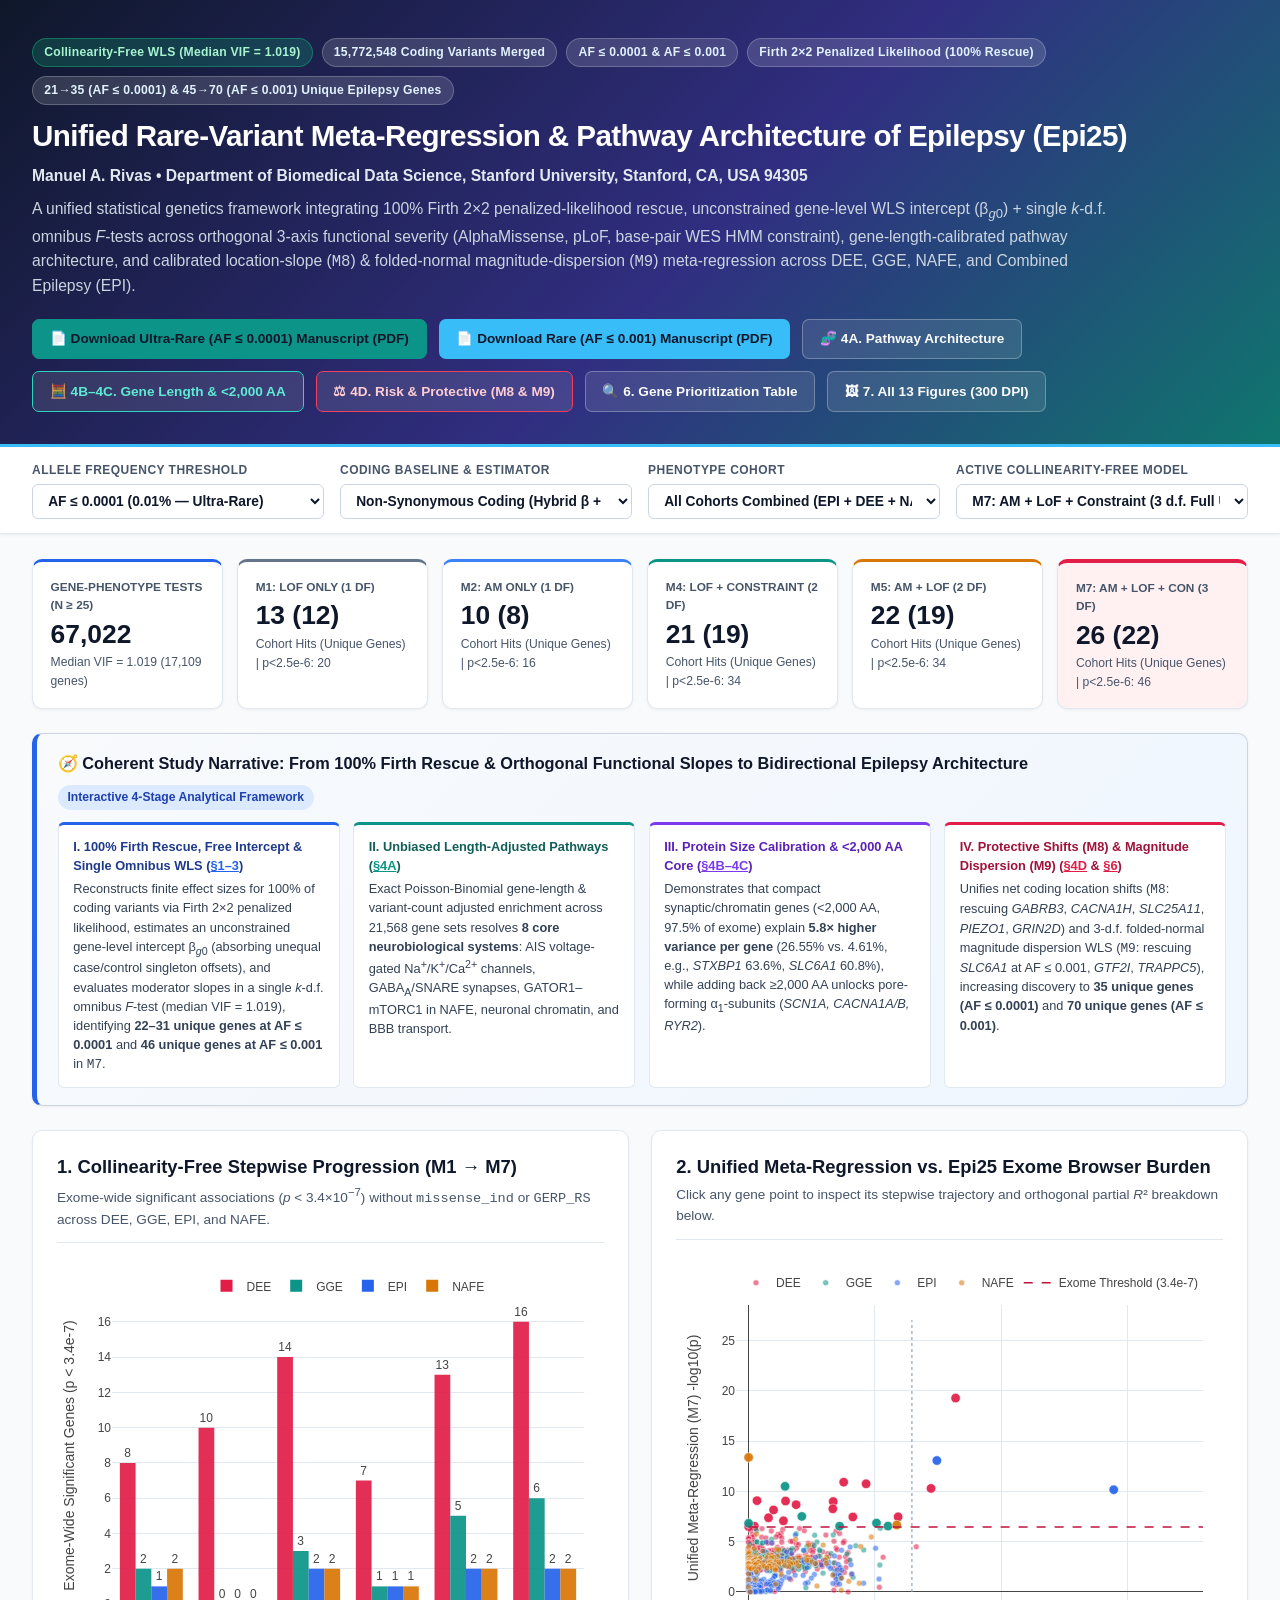
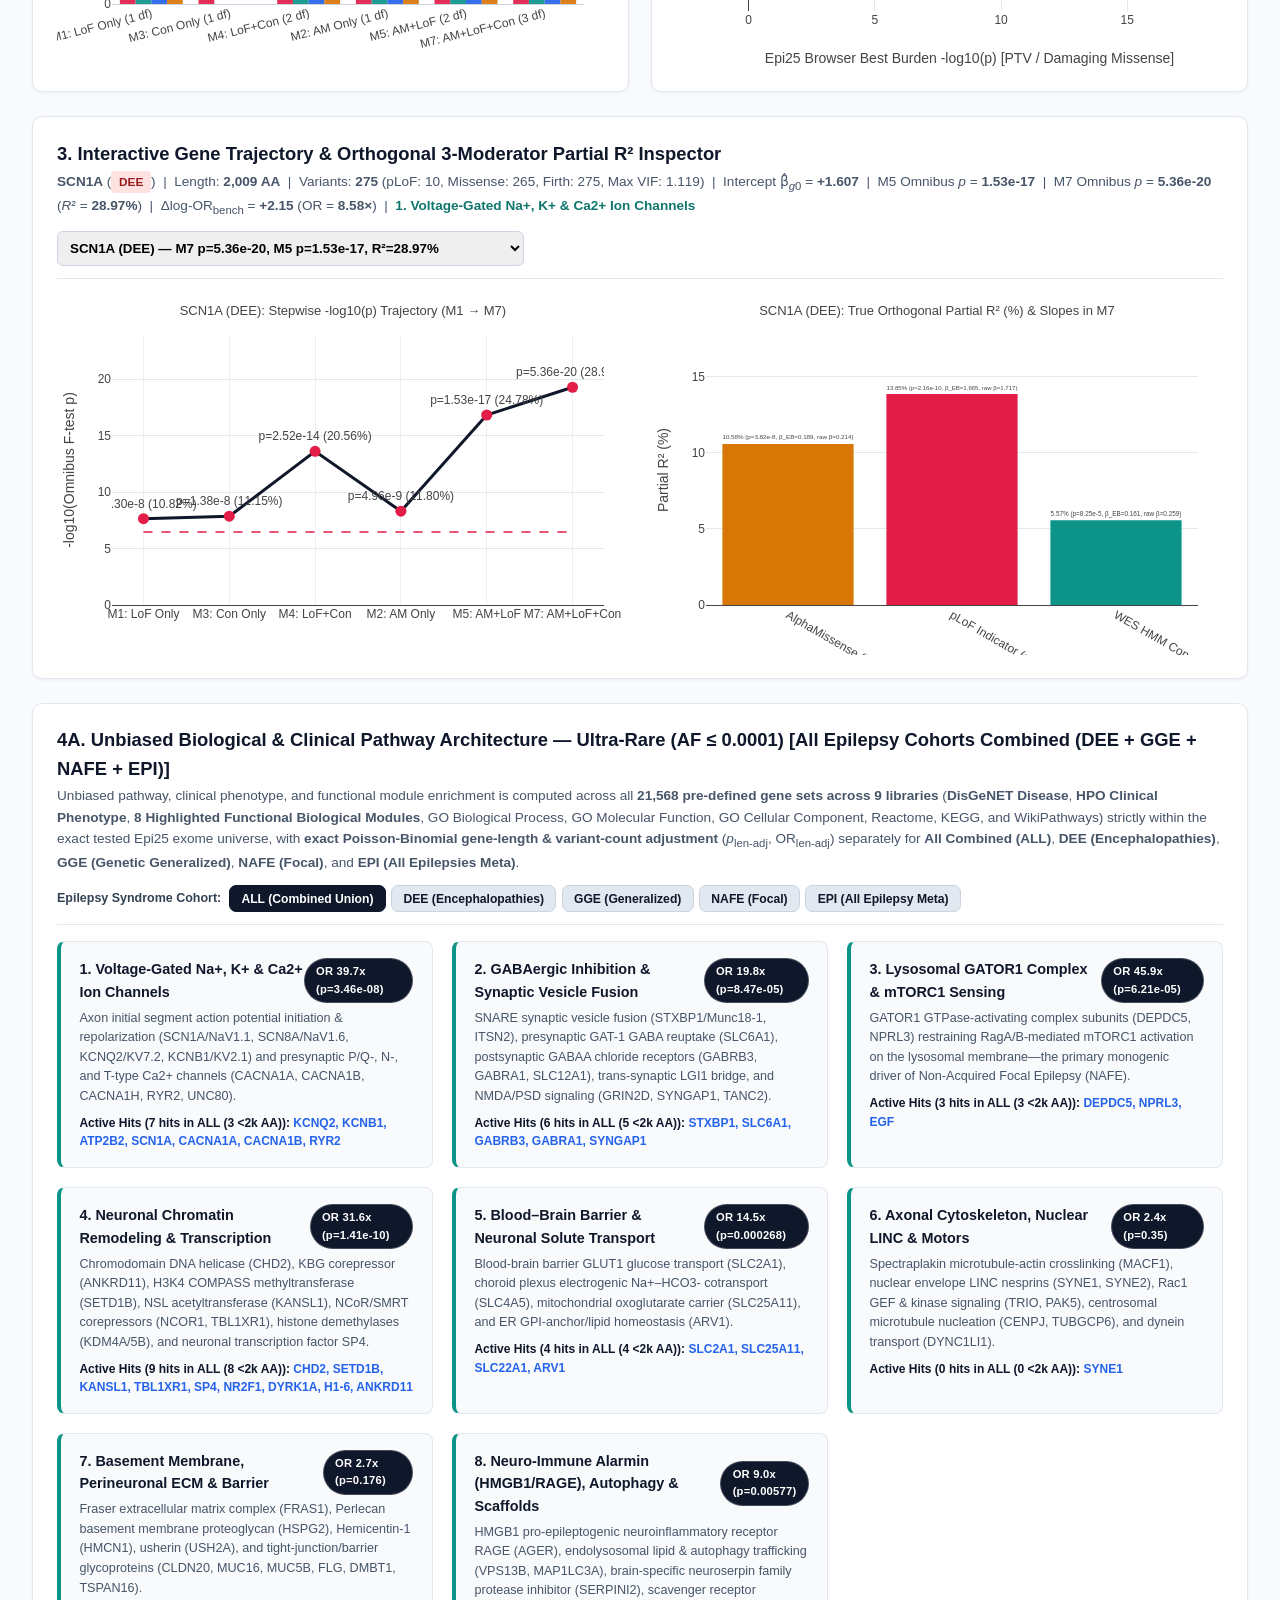
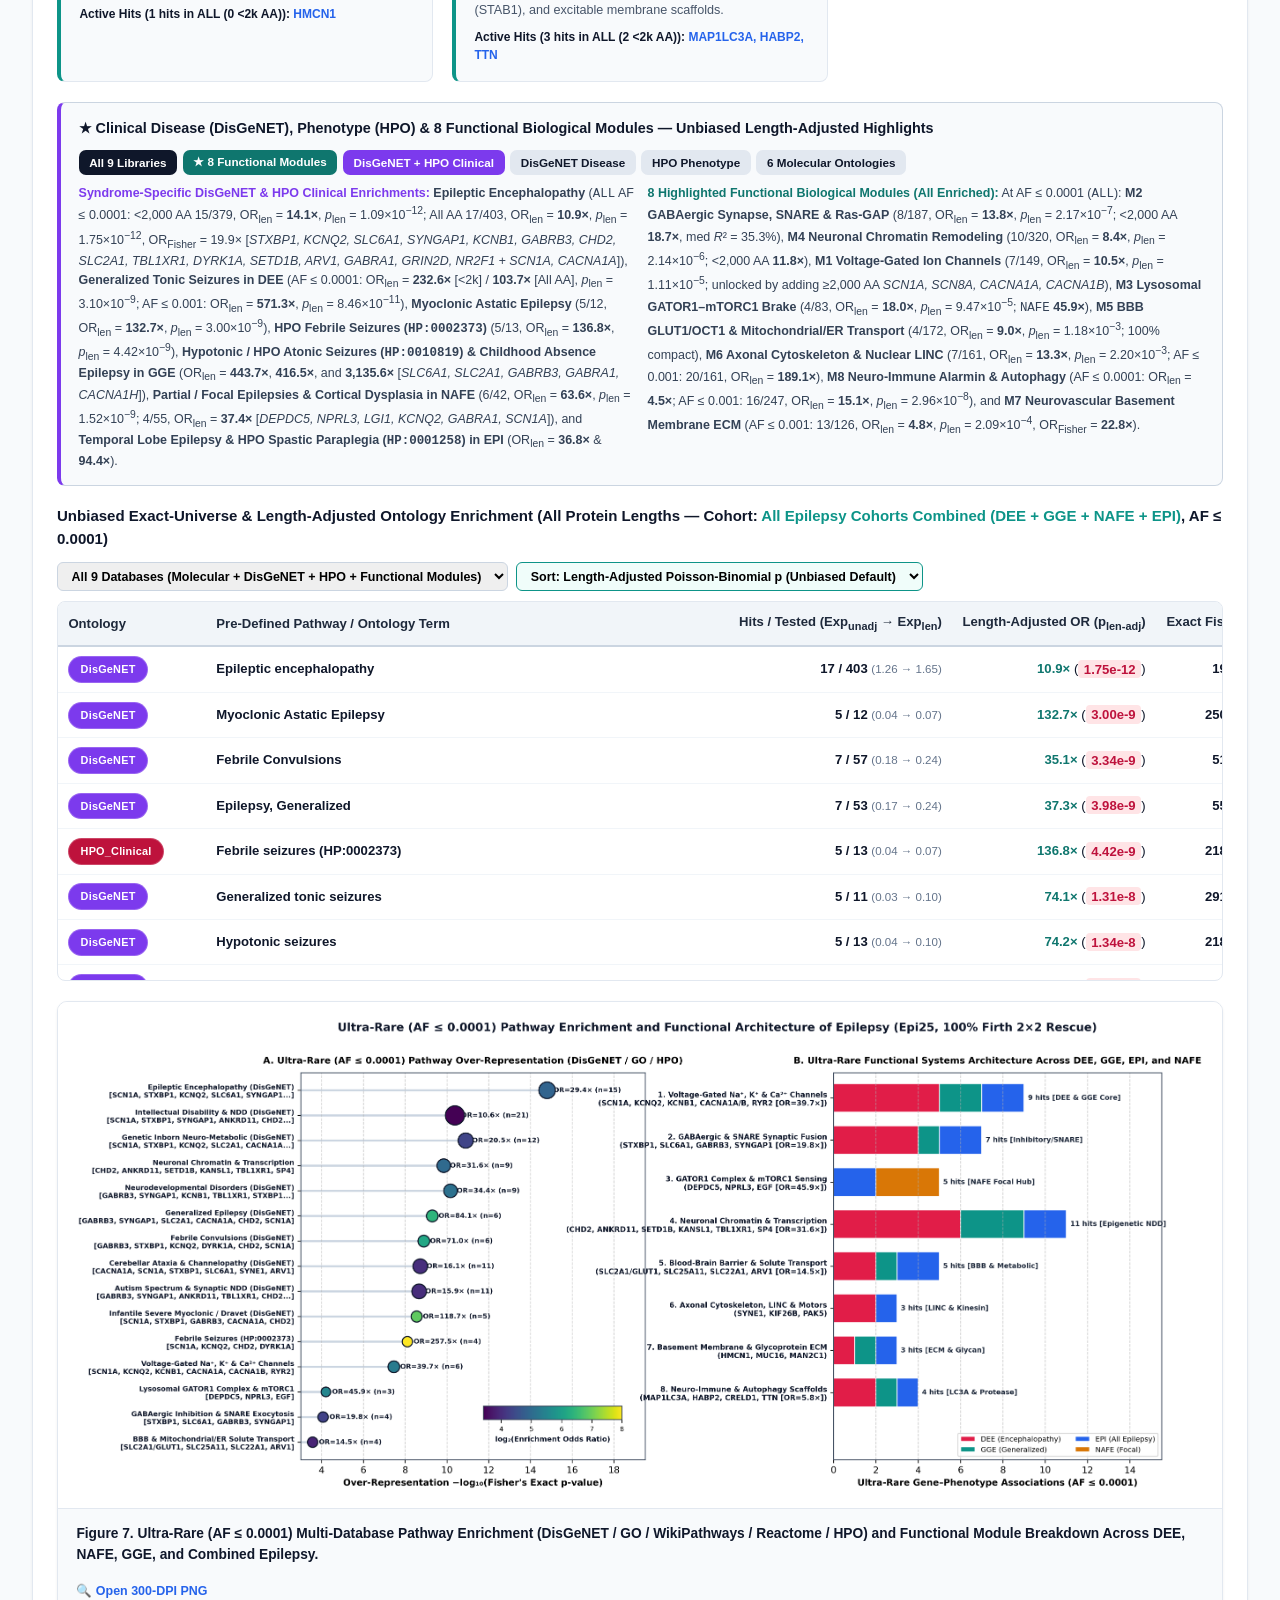
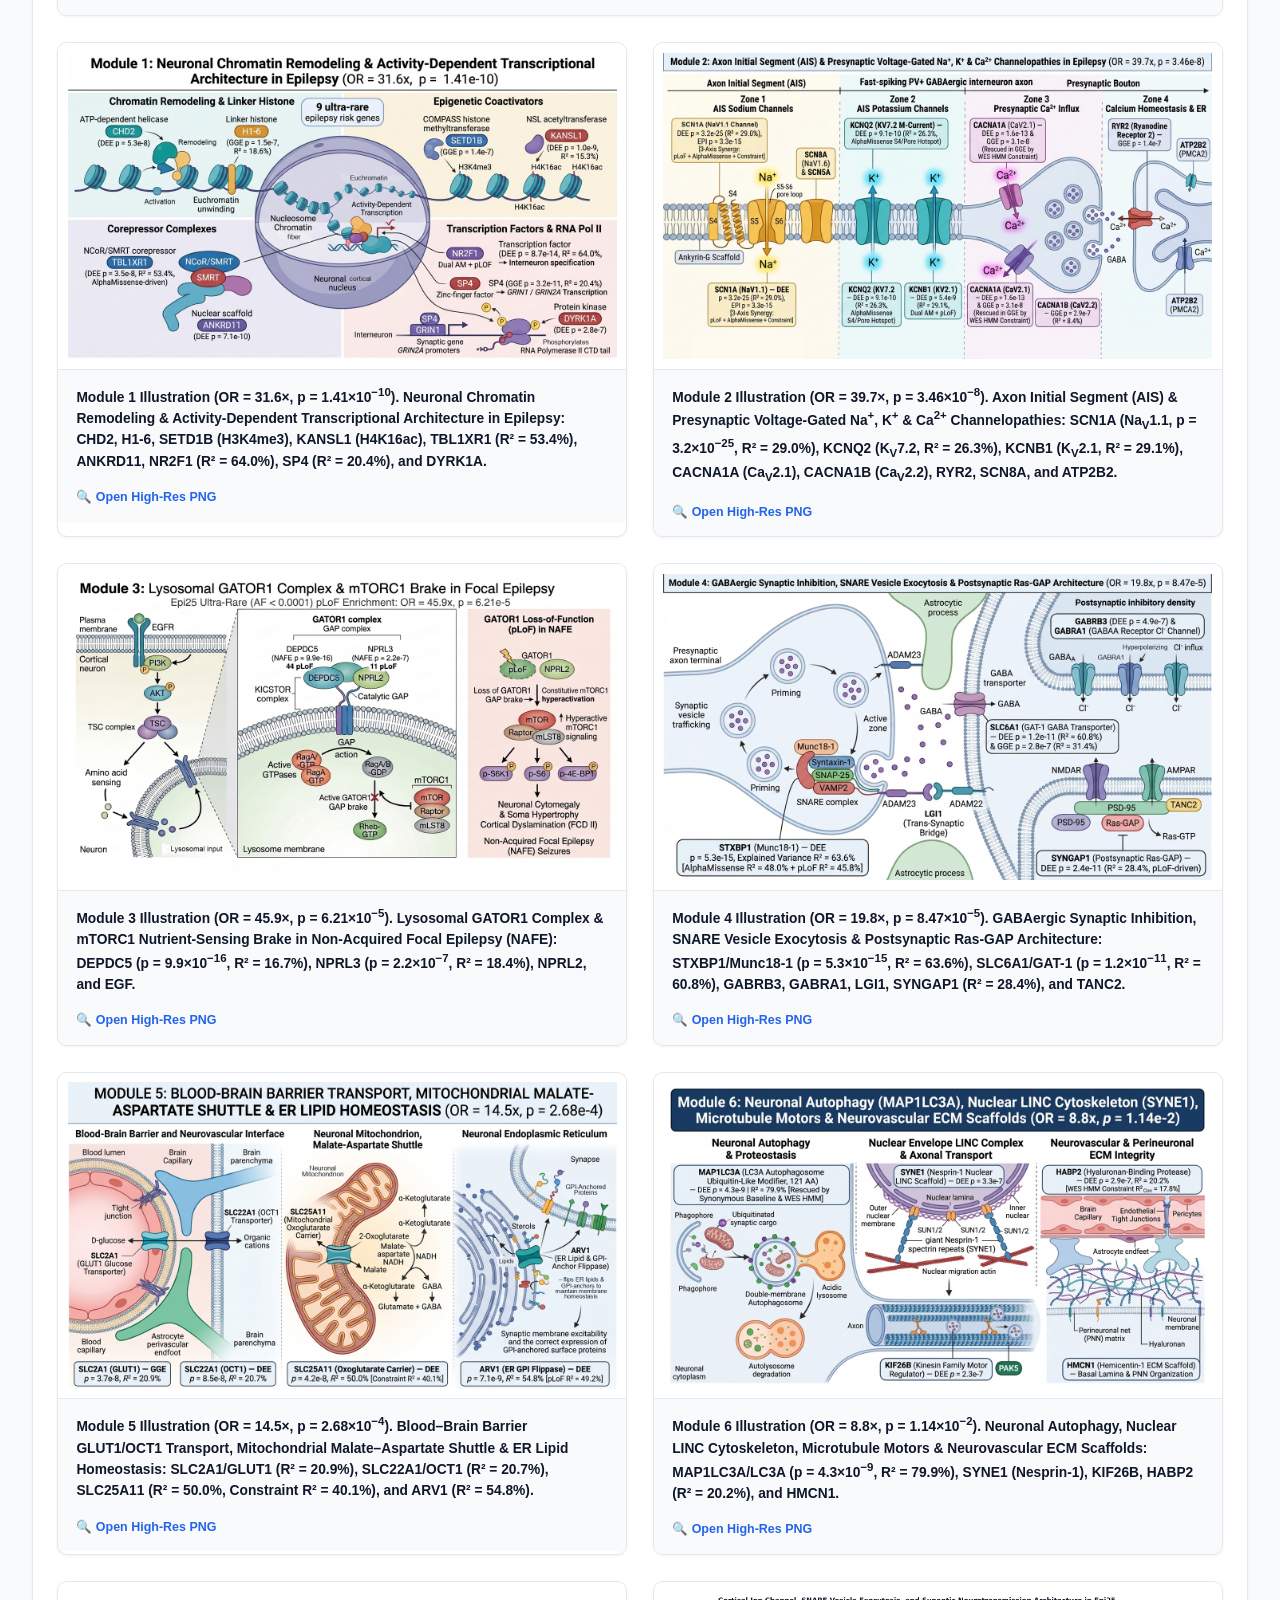
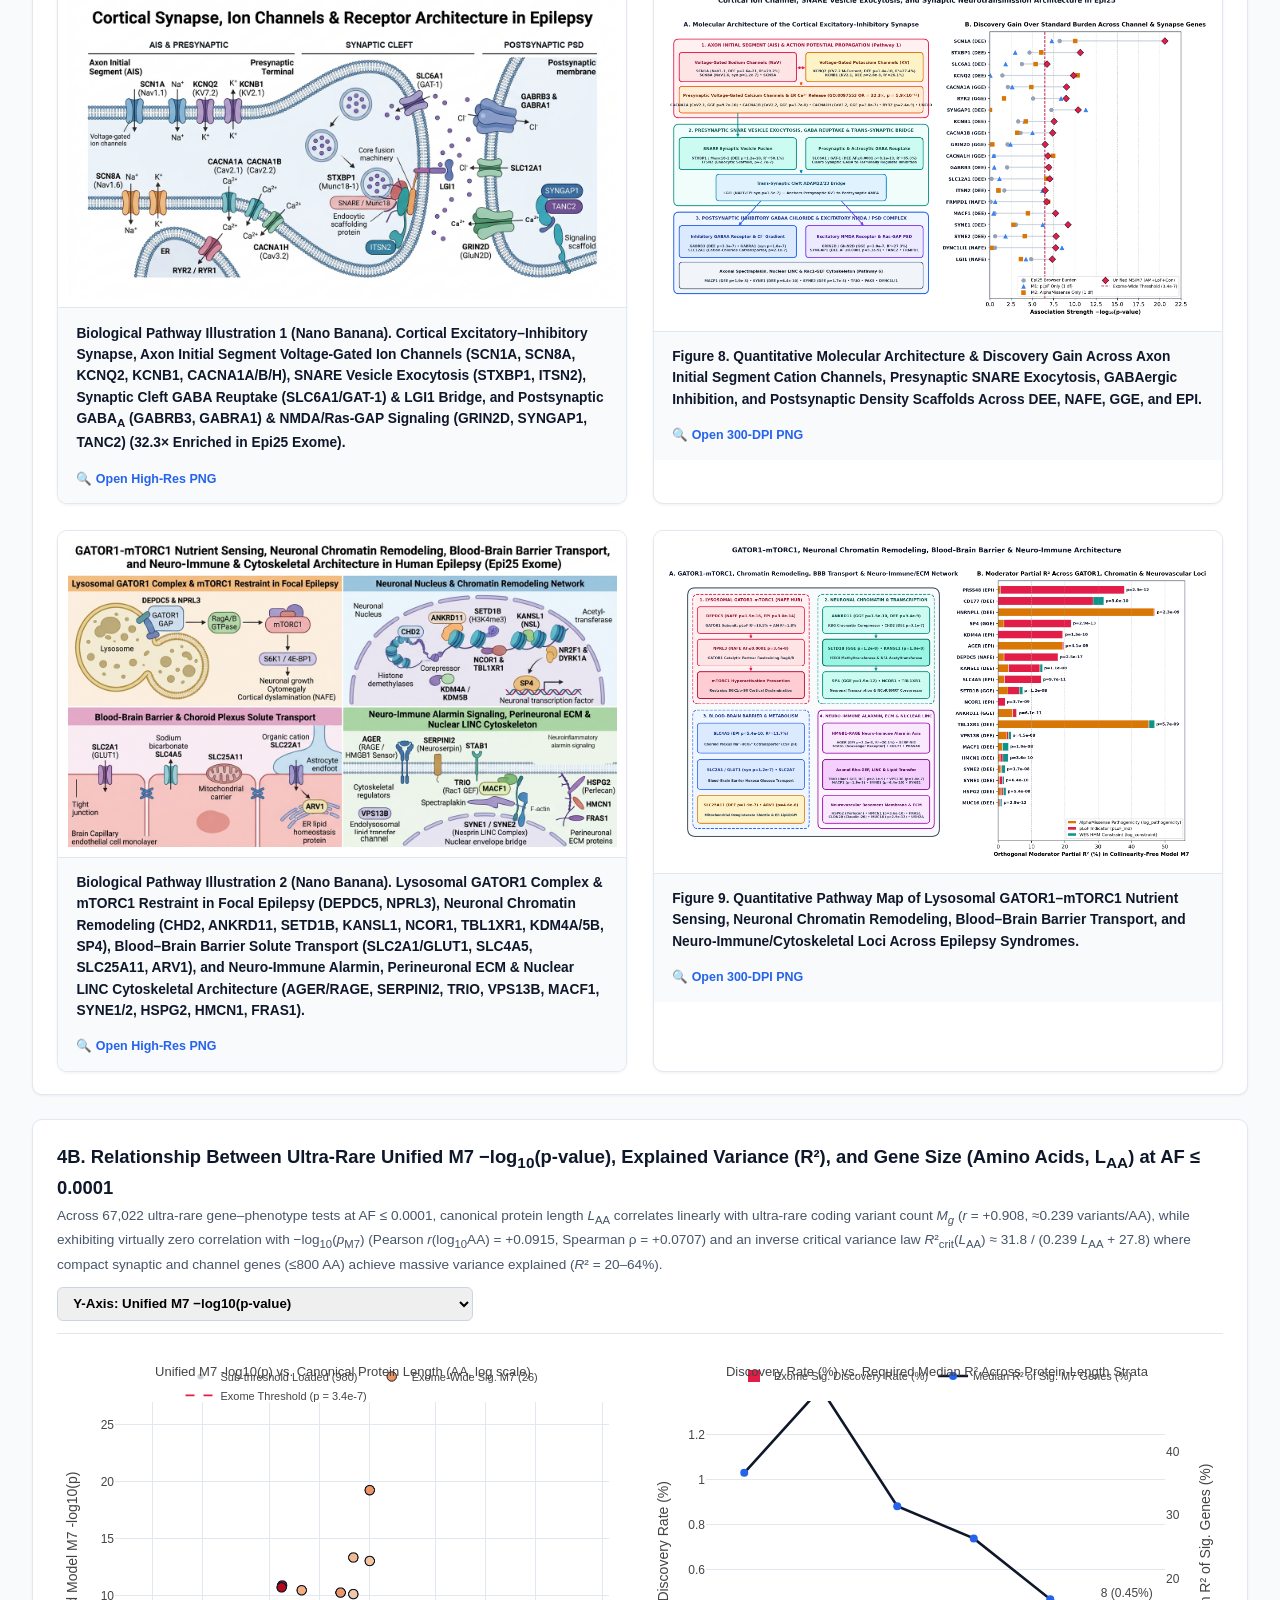
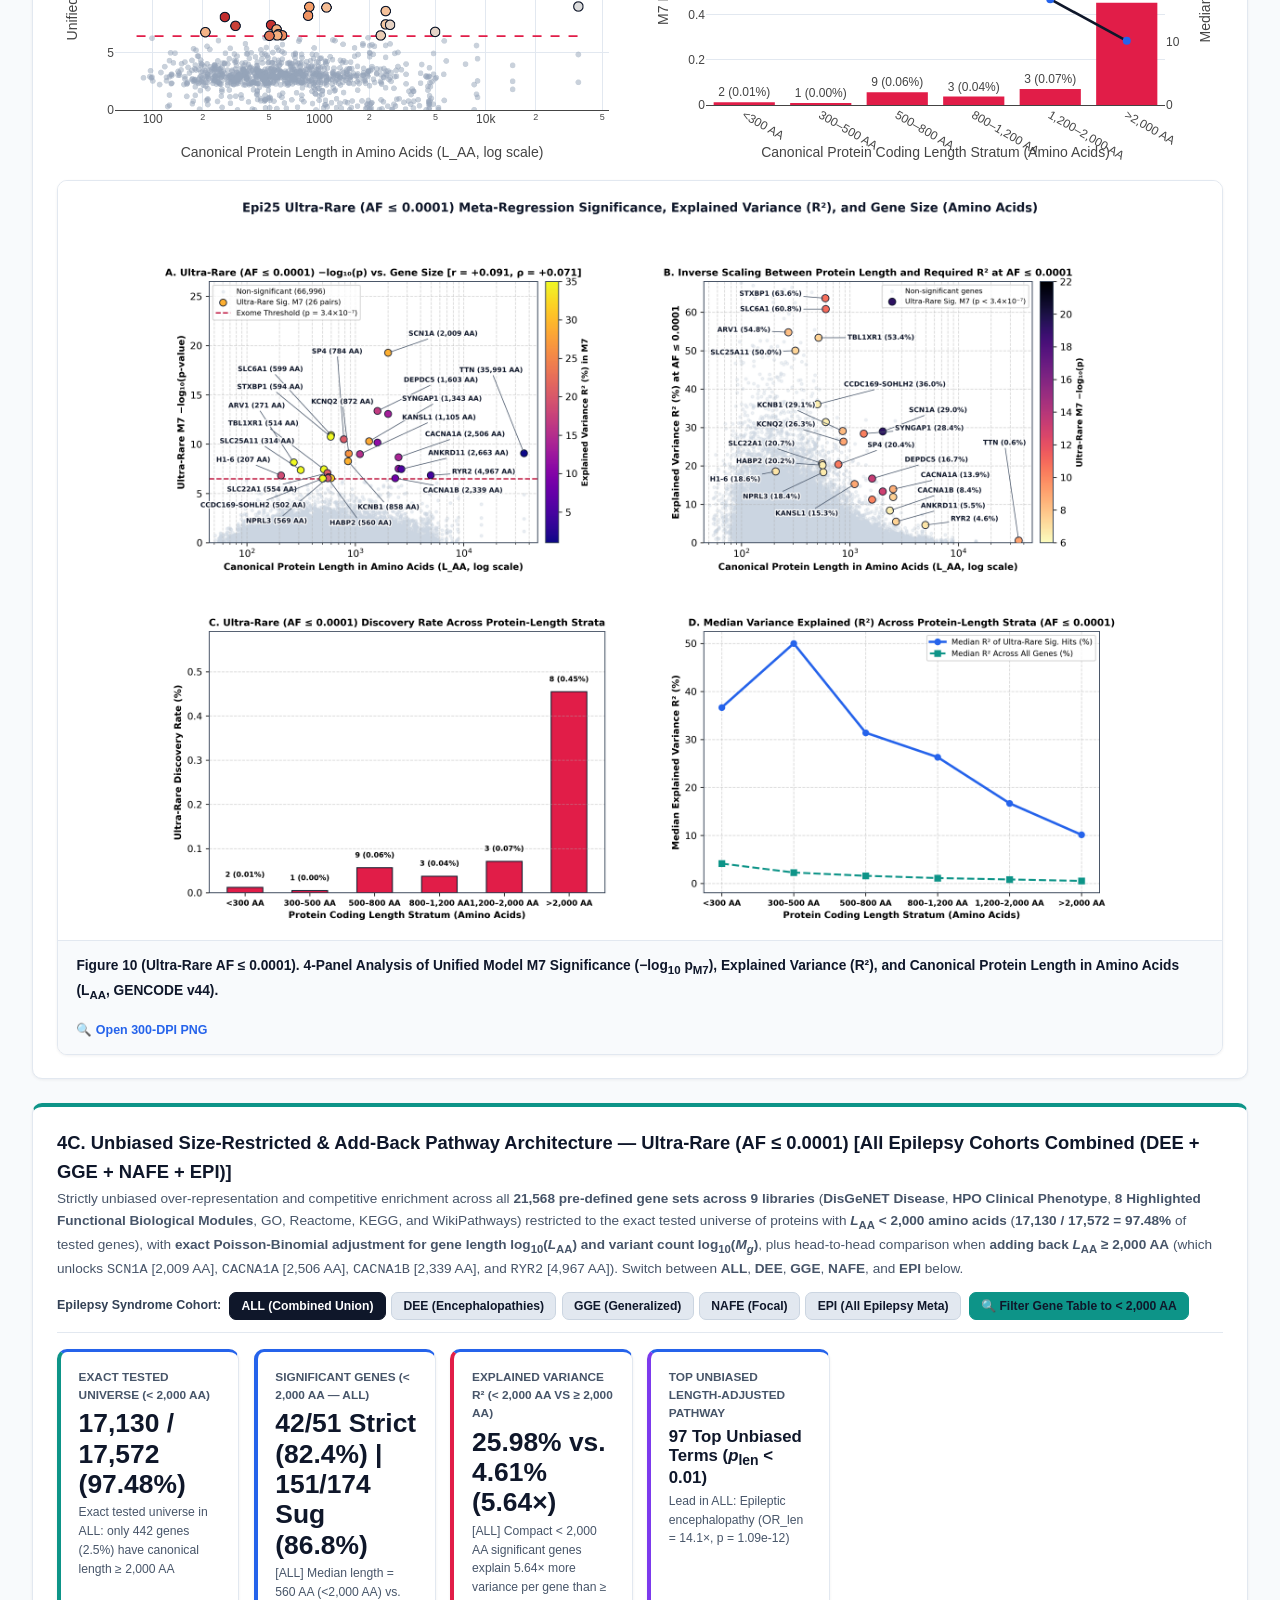
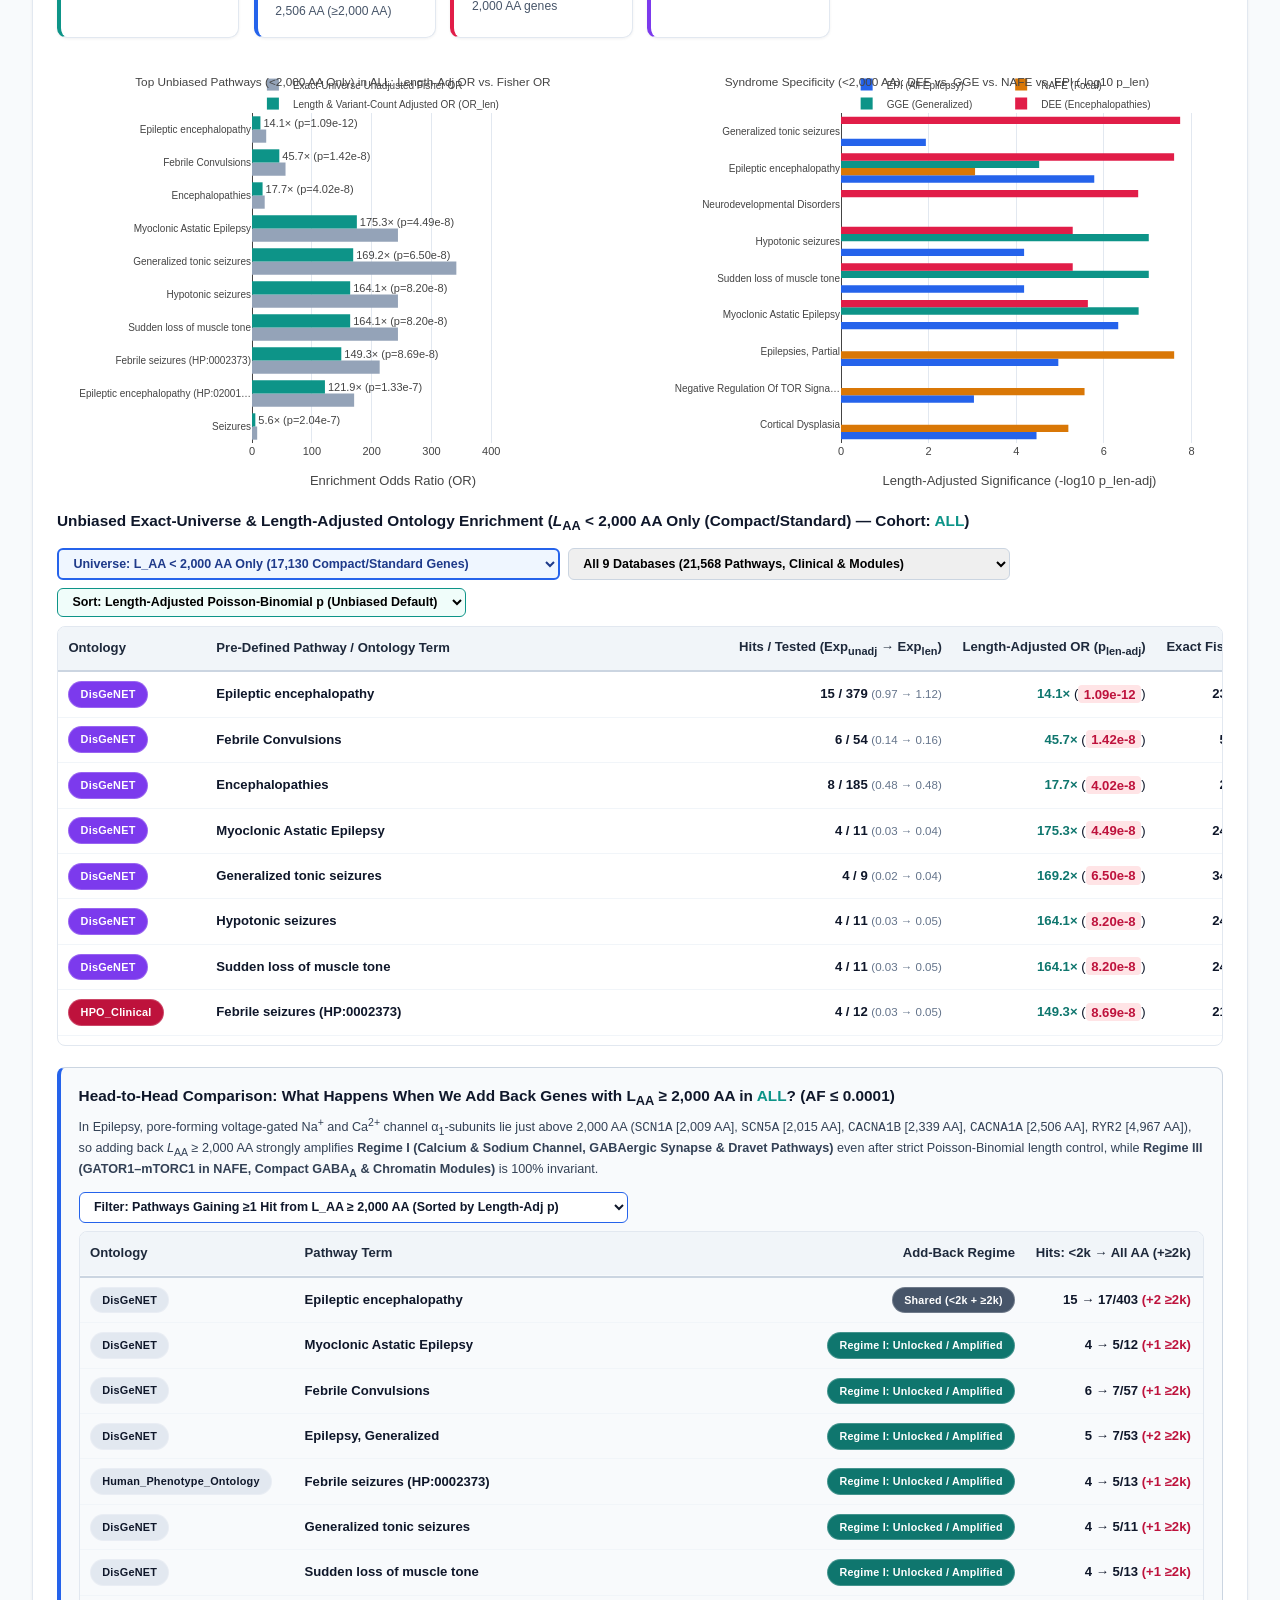
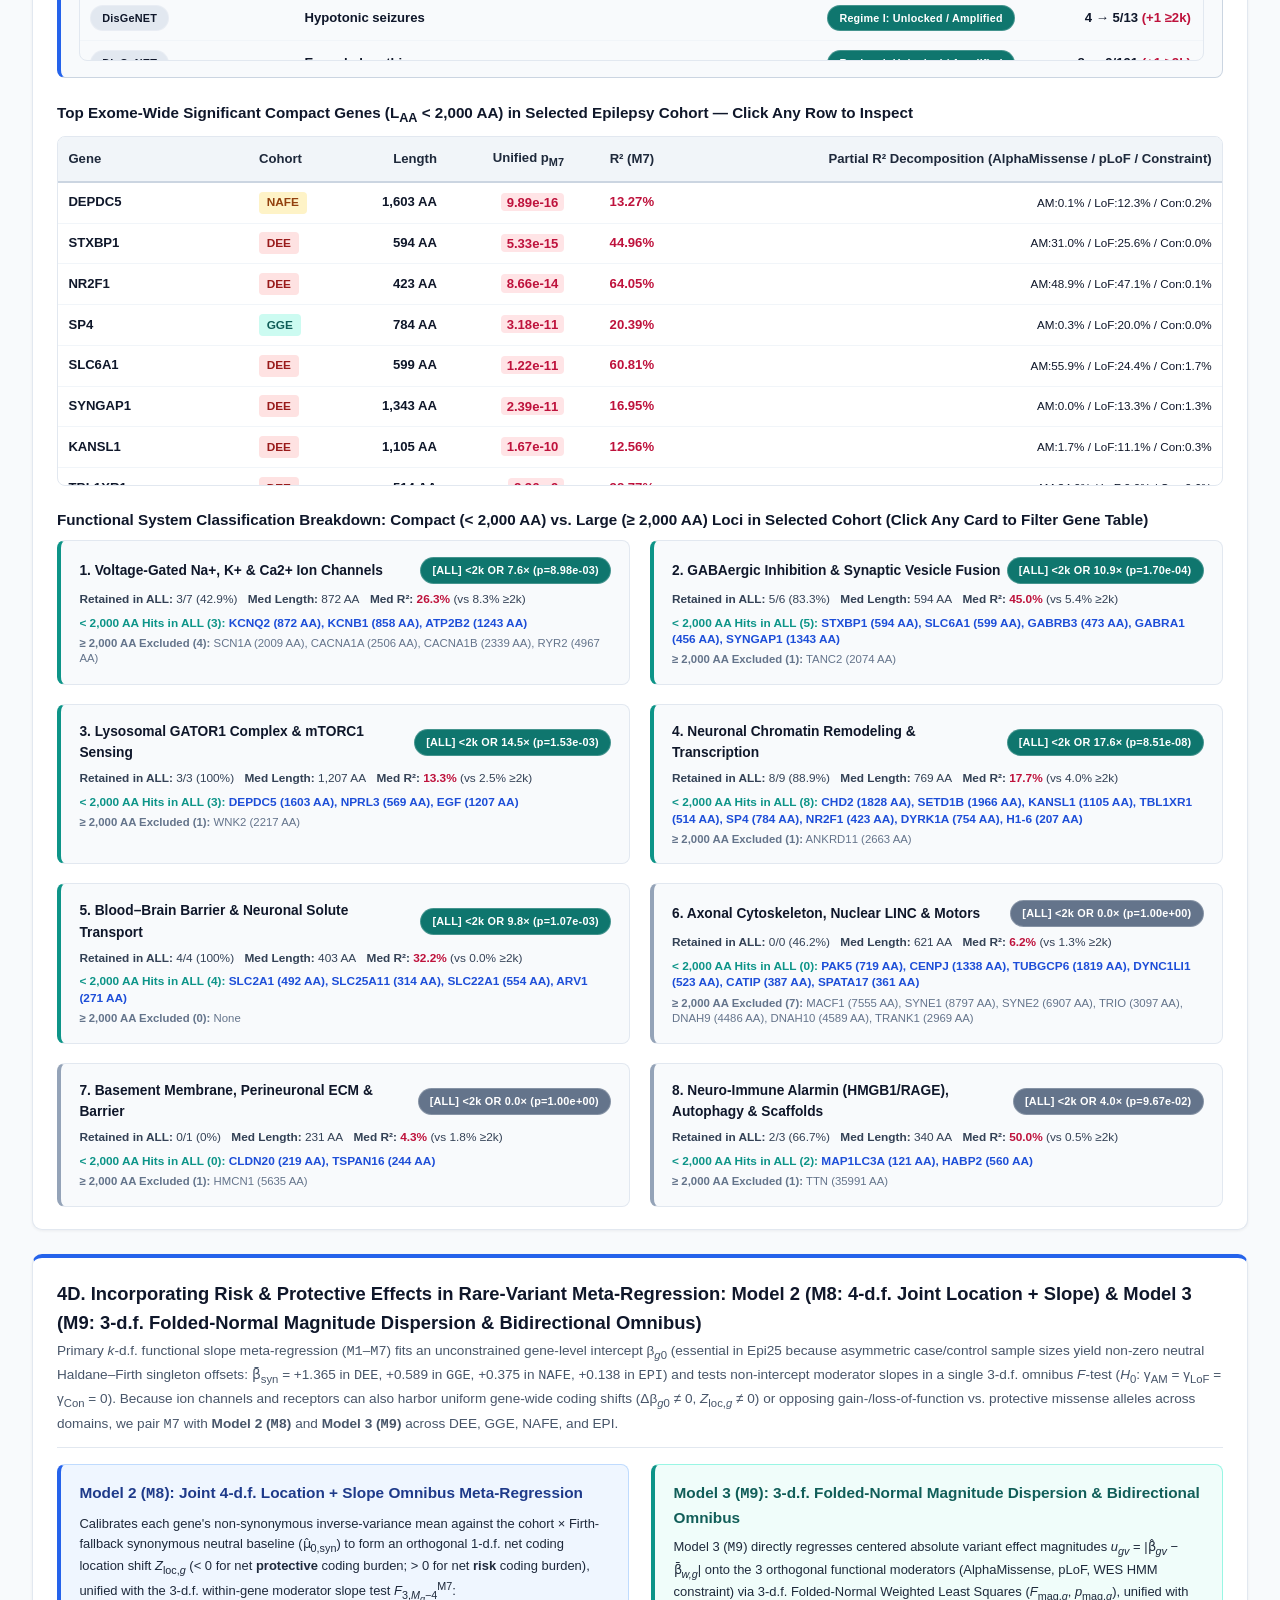
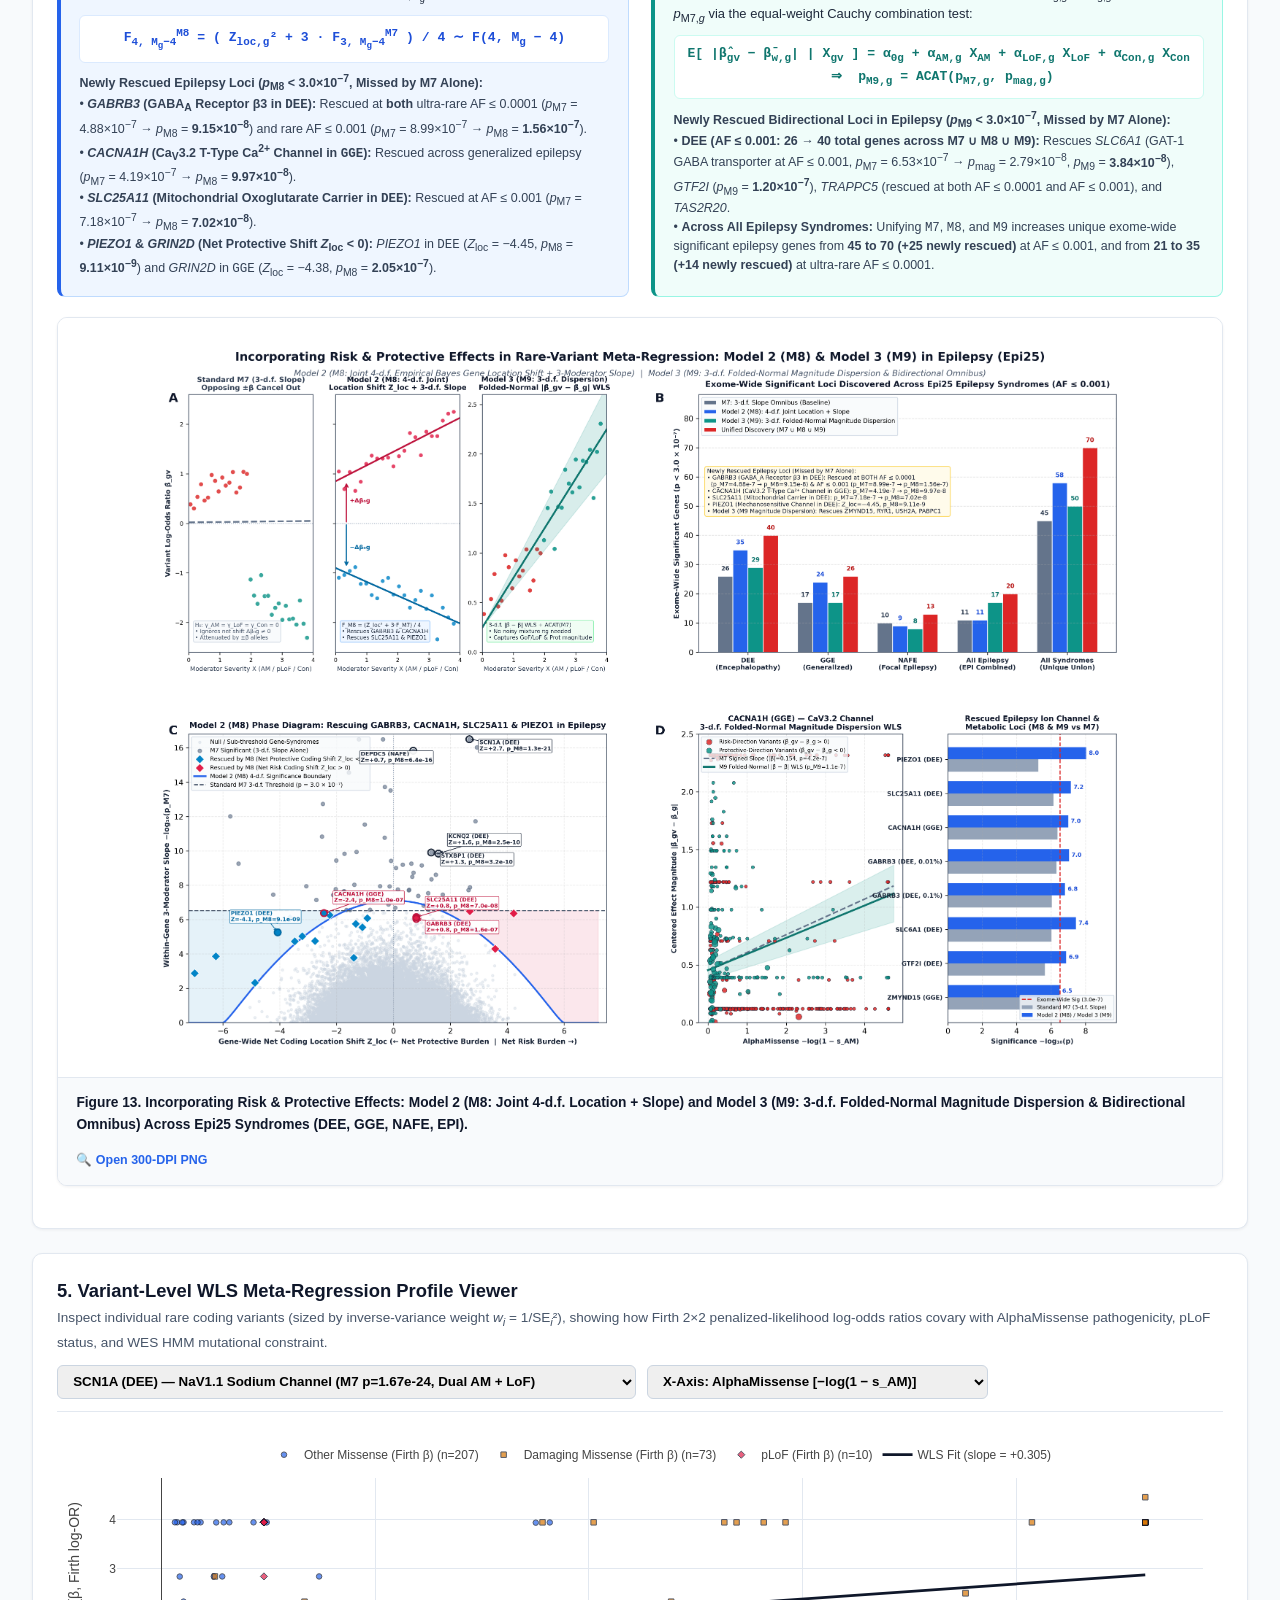
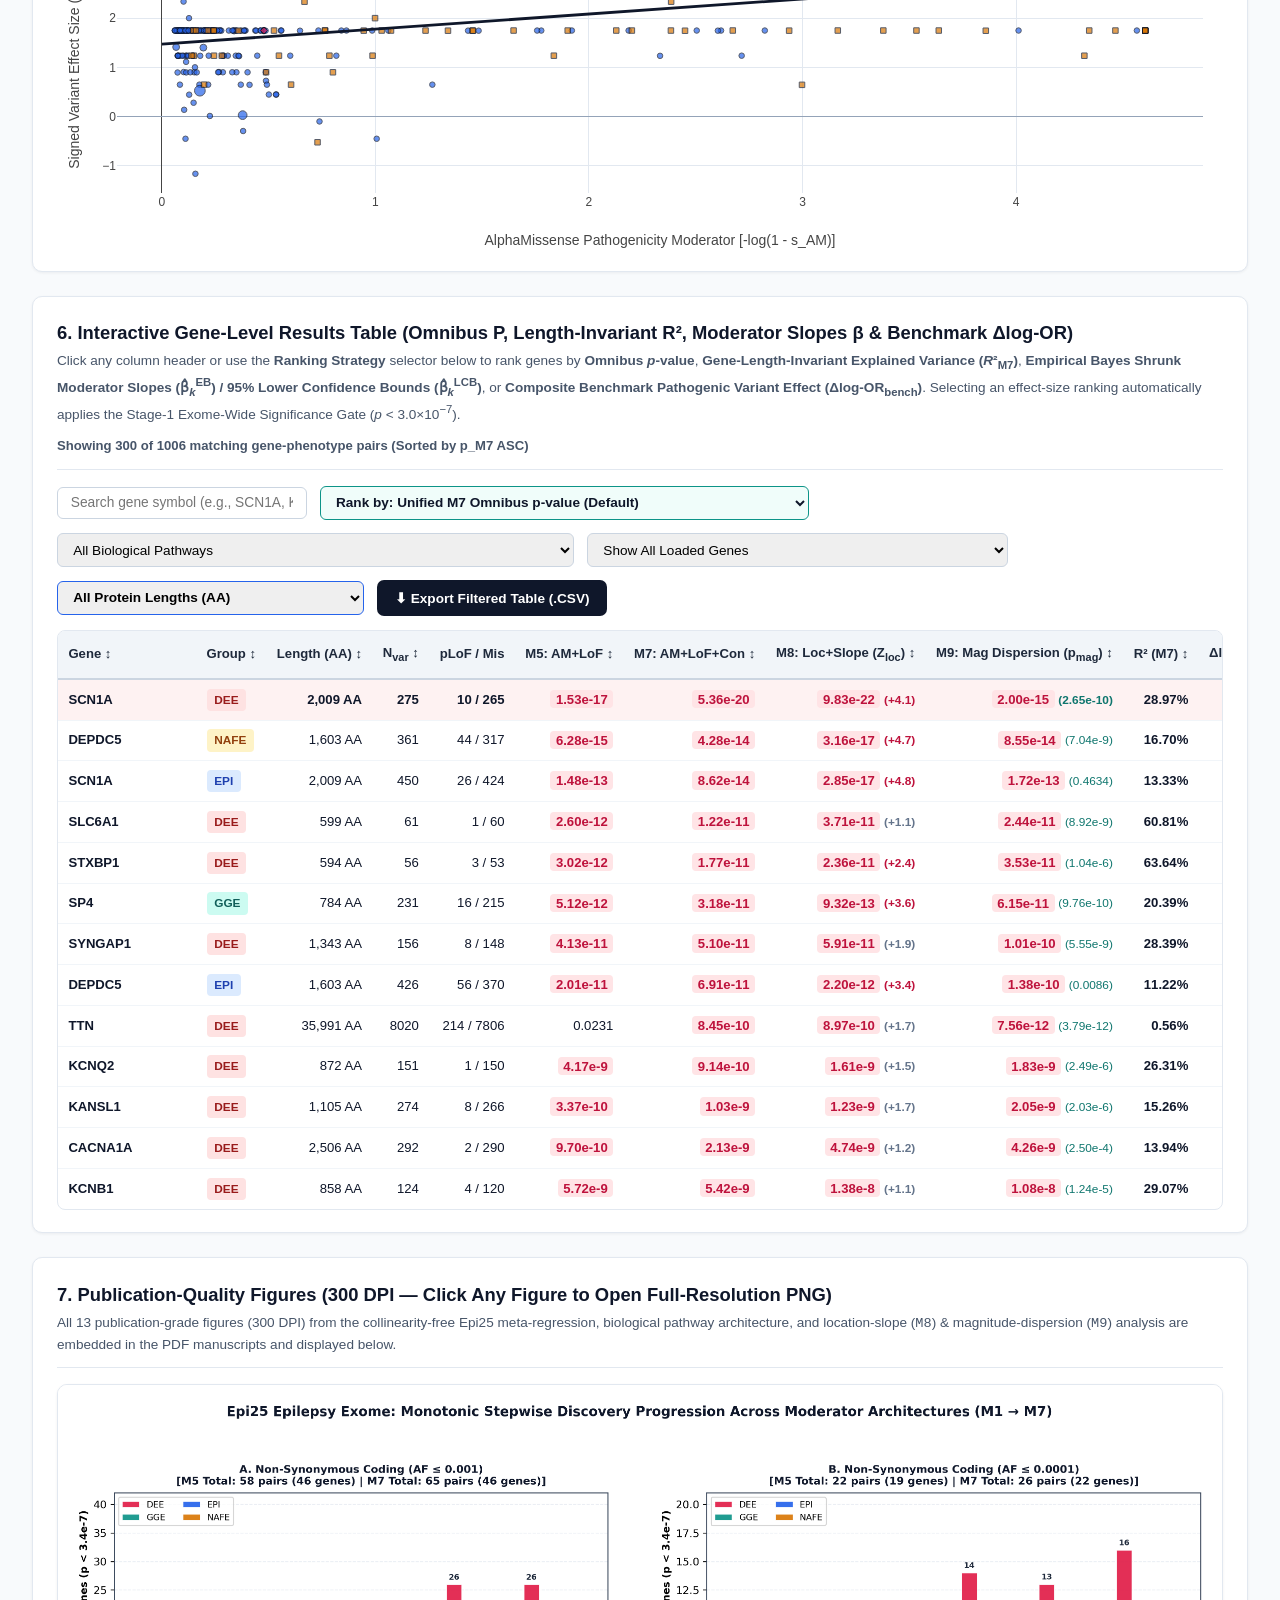
==== commit 433090a3: "Run Epi25 meta-regression models with explicit unconstrained intercept beta_g0 + single k-df omnibus" ====
--- a/index.html
+++ b/index.html
@@ -26,13 +26,13 @@
         <strong>Manuel A. Rivas</strong> &bull; Department of Biomedical Data Science, Stanford University, Stanford, CA, USA 94305
       </p>
       <p class="hero-subtitle">
-        A unified statistical genetics framework integrating 100% Firth 2&times;2 penalized-likelihood rescue, orthogonal 3-axis functional severity (AlphaMissense, pLoF, base-pair WES HMM constraint), gene-length-calibrated pathway architecture, and location-slope (<code>M8</code>) &amp; folded-normal magnitude-dispersion (<code>M9</code>) meta-regression across DEE, GGE, NAFE, and Combined Epilepsy (EPI).
+        A unified statistical genetics framework integrating 100% Firth 2&times;2 penalized-likelihood rescue, unconstrained gene-level WLS intercept (&beta;<sub><em>g</em>0</sub>) + single <em>k</em>-d.f. omnibus <em>F</em>-tests across orthogonal 3-axis functional severity (AlphaMissense, pLoF, base-pair WES HMM constraint), gene-length-calibrated pathway architecture, and calibrated location-slope (<code>M8</code>) &amp; folded-normal magnitude-dispersion (<code>M9</code>) meta-regression across DEE, GGE, NAFE, and Combined Epilepsy (EPI).
       </p>
       <div class="hero-actions">
-        <a href="epi25_af0001_ultrarare_metaregression_report.pdf?v=20261030a" target="_blank" class="btn btn-primary" style="background:#0d9488;border-color:#0d9488;">
+        <a href="epi25_af0001_ultrarare_metaregression_report.pdf?v=20261112a" target="_blank" class="btn btn-primary" style="background:#0d9488;border-color:#0d9488;">
           &#128196; Download Ultra-Rare (AF &le; 0.0001) Manuscript (PDF)
         </a>
-        <a href="epi25_unified_metaregression_report.pdf?v=20261030a" target="_blank" class="btn btn-primary">
+        <a href="epi25_unified_metaregression_report.pdf?v=20261112a" target="_blank" class="btn btn-primary">
           &#128196; Download Rare (AF &le; 0.001) Manuscript (PDF)
         </a>
         <a href="#section-pathways" class="btn btn-outline">
@@ -149,8 +149,8 @@
       </div>
       <div style="display: grid; grid-template-columns: repeat(auto-fit, minmax(240px, 1fr)); gap: 0.85rem; font-size: 0.8rem; line-height: 1.5; color: #334155;">
         <div style="background: #ffffff; border: 1px solid #e2e8f0; border-top: 3px solid #2563eb; border-radius: 6px; padding: 0.75rem 0.9rem;">
-          <div style="font-weight: 800; color: #1e3a8a; margin-bottom: 0.25rem;">I. 100% Firth Rescue &amp; Orthogonal WLS (<a href="#plot-progression" style="color:#2563eb;">&sect;1&ndash;3</a>)</div>
-          Reconstructs finite effect sizes for 100% of coding variants via Firth 2&times;2 penalized likelihood and eliminates collinearity (median VIF = 1.019), expanding discovery across DEE, GGE, NAFE, and EPI to <strong>21&ndash;22 unique genes at AF &le; 0.0001</strong> and <strong>45 unique genes at AF &le; 0.001</strong> in <code>M7</code>.
+          <div style="font-weight: 800; color: #1e3a8a; margin-bottom: 0.25rem;">I. 100% Firth Rescue, Free Intercept &amp; Single Omnibus WLS (<a href="#plot-progression" style="color:#2563eb;">&sect;1&ndash;3</a>)</div>
+          Reconstructs finite effect sizes for 100% of coding variants via Firth 2&times;2 penalized likelihood, estimates an unconstrained gene-level intercept &beta;<sub><em>g</em>0</sub> (absorbing unequal case/control singleton offsets), and evaluates moderator slopes in a single <em>k</em>-d.f. omnibus <em>F</em>-test (median VIF = 1.019), identifying <strong>22&ndash;31 unique genes at AF &le; 0.0001</strong> and <strong>46 unique genes at AF &le; 0.001</strong> in <code>M7</code>.
         </div>
         <div style="background: #ffffff; border: 1px solid #e2e8f0; border-top: 3px solid #0d9488; border-radius: 6px; padding: 0.75rem 0.9rem;">
           <div style="font-weight: 800; color: #115e59; margin-bottom: 0.25rem;">II. Unbiased Length-Adjusted Pathways (<a href="#section-pathways" style="color:#0d9488;">&sect;4A</a>)</div>
@@ -634,7 +634,7 @@
             4D. Incorporating Risk &amp; Protective Effects in Rare-Variant Meta-Regression: Model 2 (M8: 4-d.f. Joint Location + Slope) &amp; Model 3 (M9: 3-d.f. Folded-Normal Magnitude Dispersion &amp; Bidirectional Omnibus)
           </h2>
           <p class="section-desc">
-            Standard 3-d.f. functional slope meta-regression (<code>M7</code>) tests only whether variant log-odds ratios covary monotonically with functional severity (<em>H</em><sub>0</sub>: &gamma;<sub>AM</sub> = &gamma;<sub>LoF</sub> = &gamma;<sub>Con</sub> = 0) after centering out the gene-level intercept &beta;<sub>0<em>g</em></sub>. In human epilepsy, ion channels and receptors frequently harbor both net gene-wide coding shifts (&Delta;&beta;<sub>0<em>g</em></sub> &ne; 0, <em>Z</em><sub>loc,<em>g</em></sub> &ne; 0) and opposing gain-/loss-of-function vs. protective missense alleles across transmembrane vs. cytoplasmic domains. We extend the collinearity-free framework with <strong>Model 2 (<code>M8</code>)</strong> and <strong>Model 3 (<code>M9</code>)</strong> across DEE, GGE, NAFE, and EPI.
+            Primary <em>k</em>-d.f. functional slope meta-regression (<code>M1</code>&ndash;<code>M7</code>) fits an unconstrained gene-level intercept &beta;<sub><em>g</em>0</sub> (essential in Epi25 because asymmetric case/control sample sizes yield non-zero neutral Haldane&ndash;Firth singleton offsets: &beta;&#772;<sub>syn</sub> = +1.365 in <code>DEE</code>, +0.589 in <code>GGE</code>, +0.375 in <code>NAFE</code>, +0.138 in <code>EPI</code>) and tests non-intercept moderator slopes in a single 3-d.f. omnibus <em>F</em>-test (<em>H</em><sub>0</sub>: &gamma;<sub>AM</sub> = &gamma;<sub>LoF</sub> = &gamma;<sub>Con</sub> = 0). Because ion channels and receptors can also harbor uniform gene-wide coding shifts (&Delta;&beta;<sub><em>g</em>0</sub> &ne; 0, <em>Z</em><sub>loc,<em>g</em></sub> &ne; 0) or opposing gain-/loss-of-function vs. protective missense alleles across domains, we pair <code>M7</code> with <strong>Model 2 (<code>M8</code>)</strong> and <strong>Model 3 (<code>M9</code>)</strong> across DEE, GGE, NAFE, and EPI.
           </p>
         </div>
       </div>
@@ -976,7 +976,7 @@
     References: Aguilar, Rivas &amp; Rivas (2025) <code>medRxiv 10.1101/2024.06.27.24309590</code> &bull; Lauer &amp; Rivas (2025) <code>bioRxiv 10.1101/2025.01.23.634522</code>
   </footer>
 
-  <script src="data.js?v=20261029a"></script>
-  <script src="app.js?v=20261029a"></script>
+  <script src="data.js?v=20261112a"></script>
+  <script src="app.js?v=20261112a"></script>
 </body>
 </html>
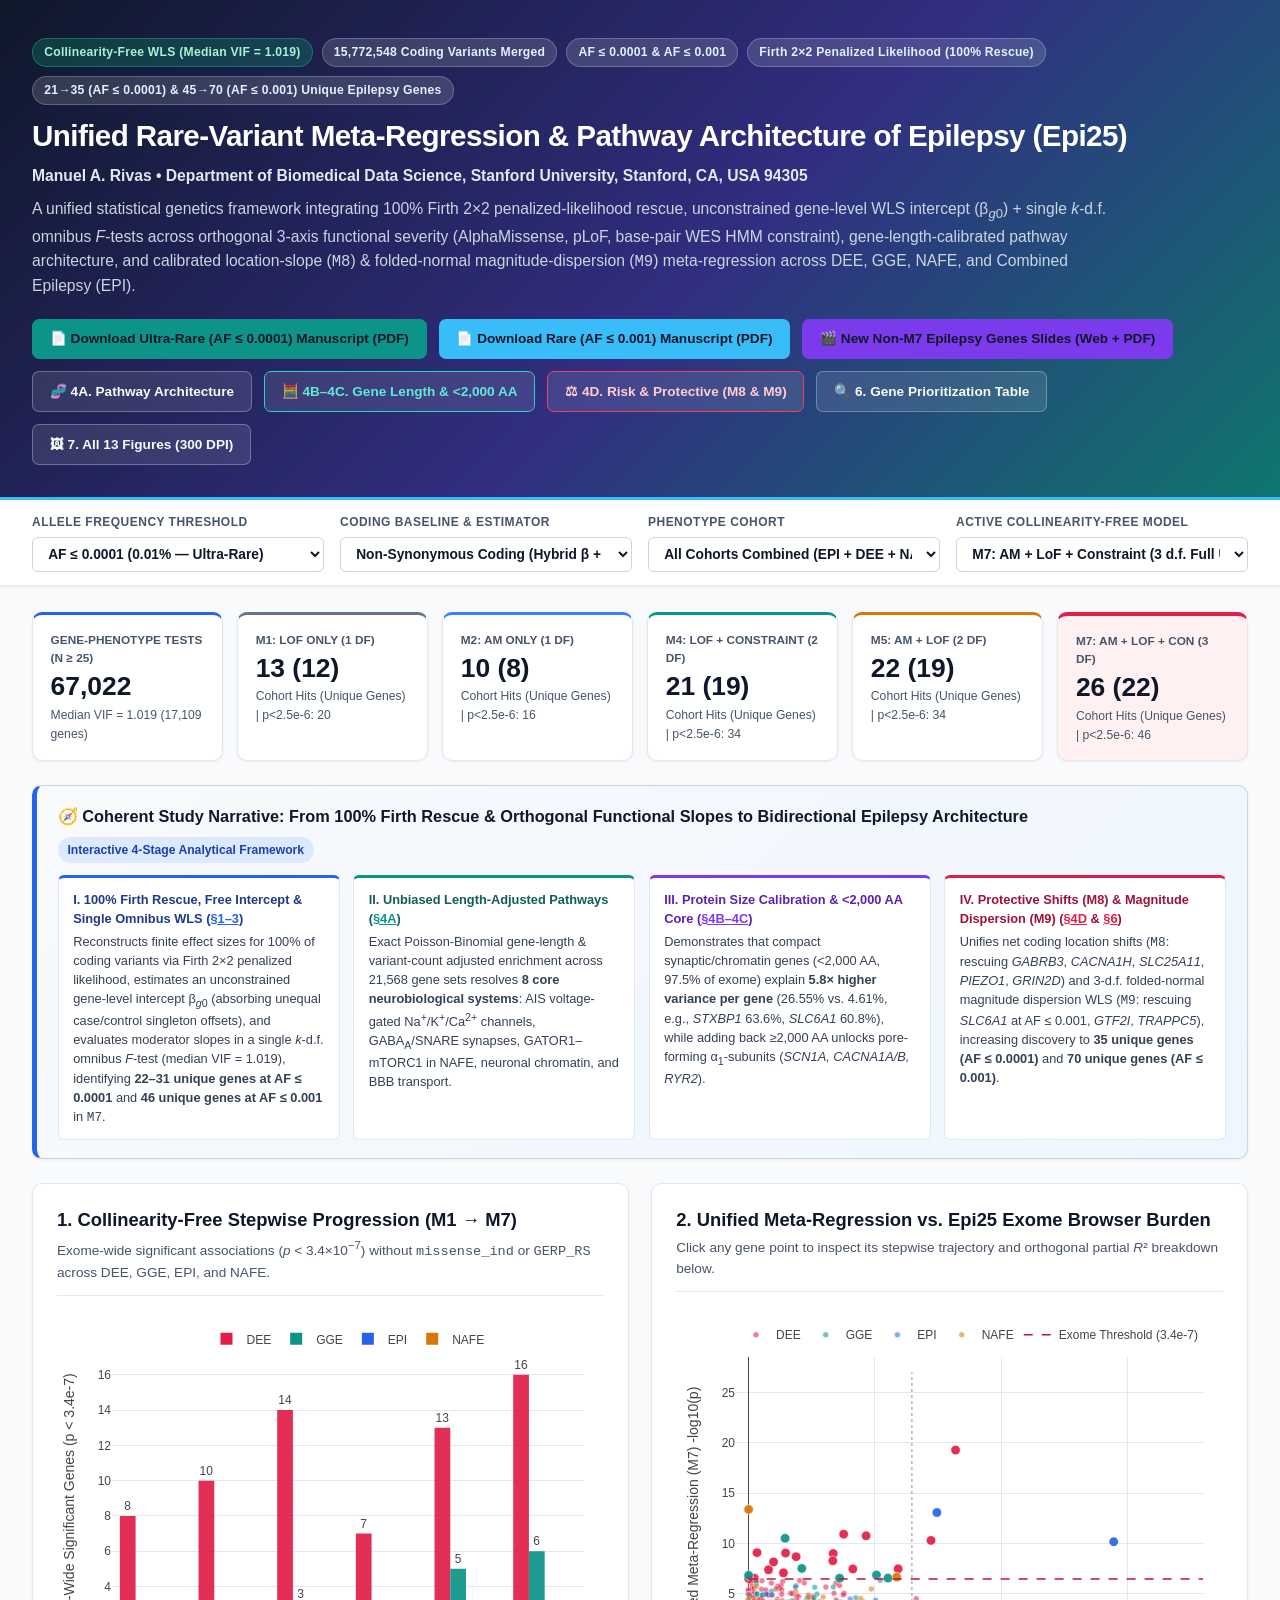
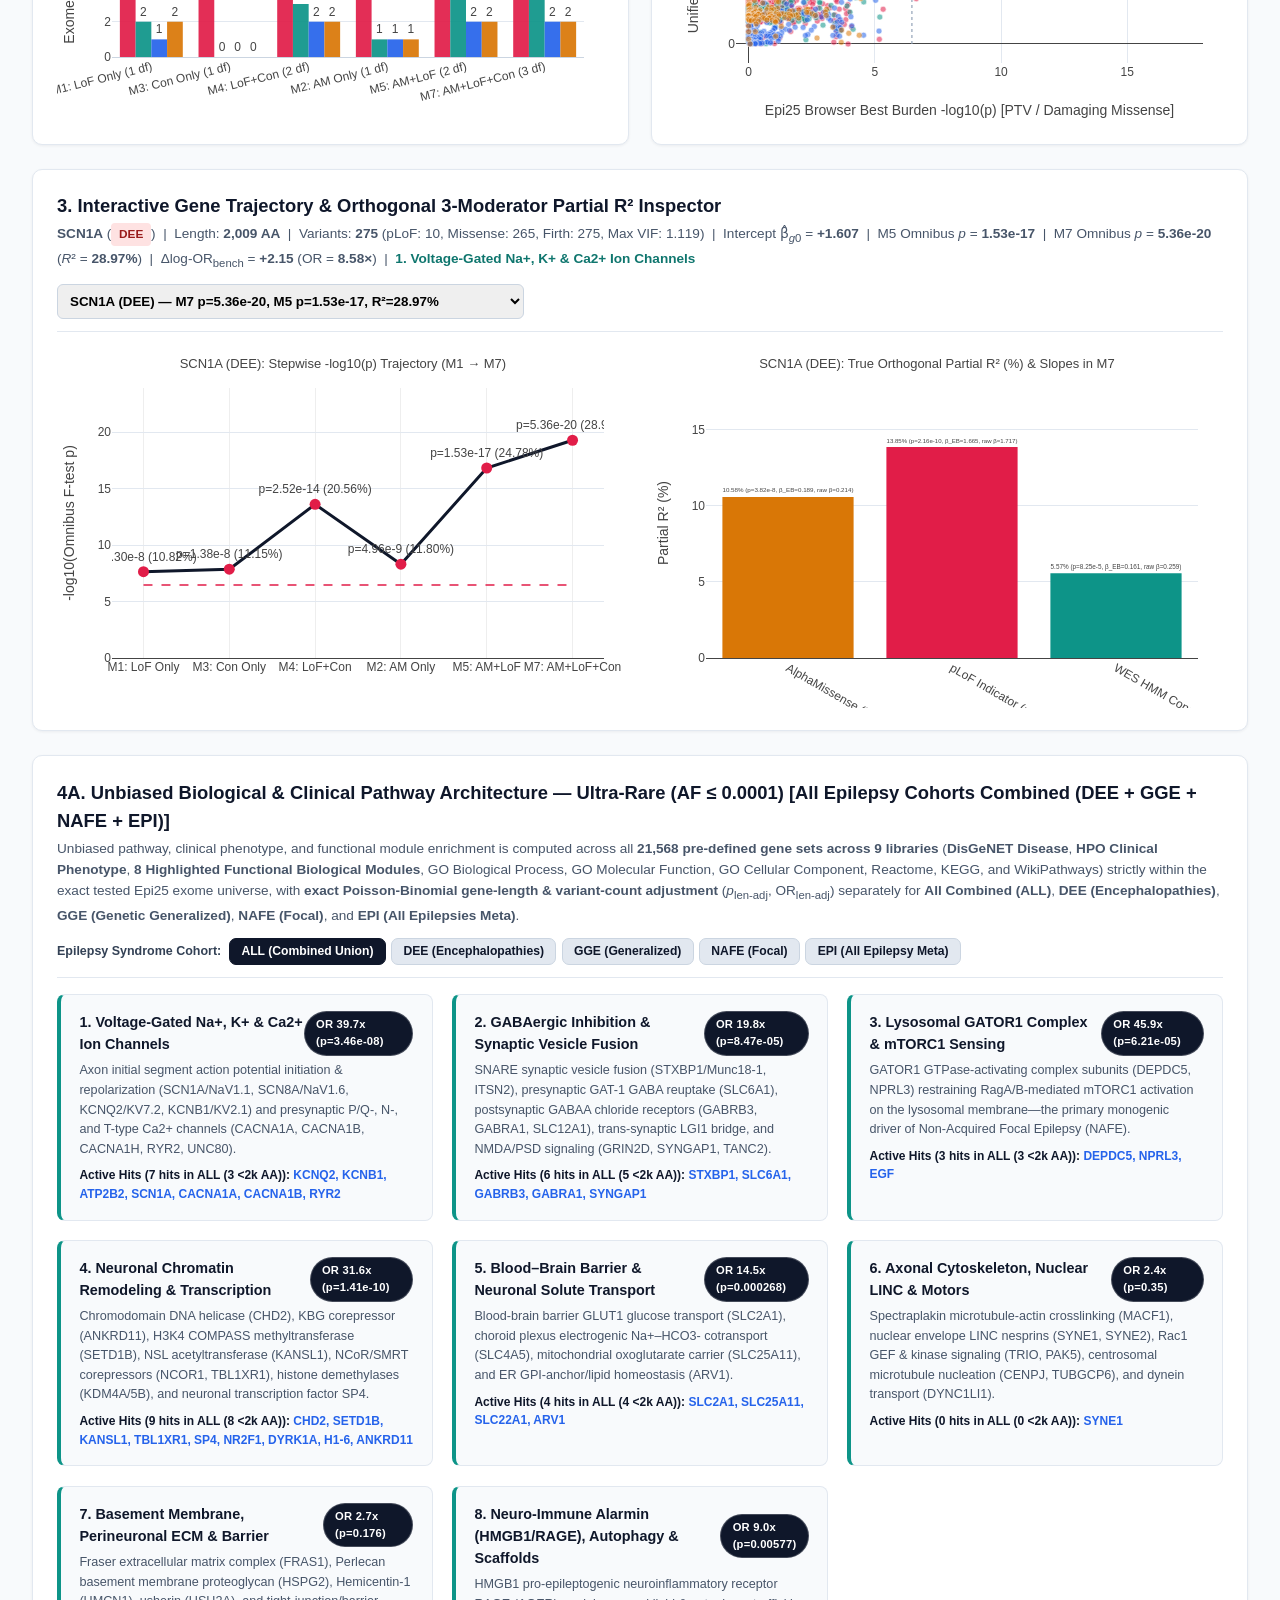
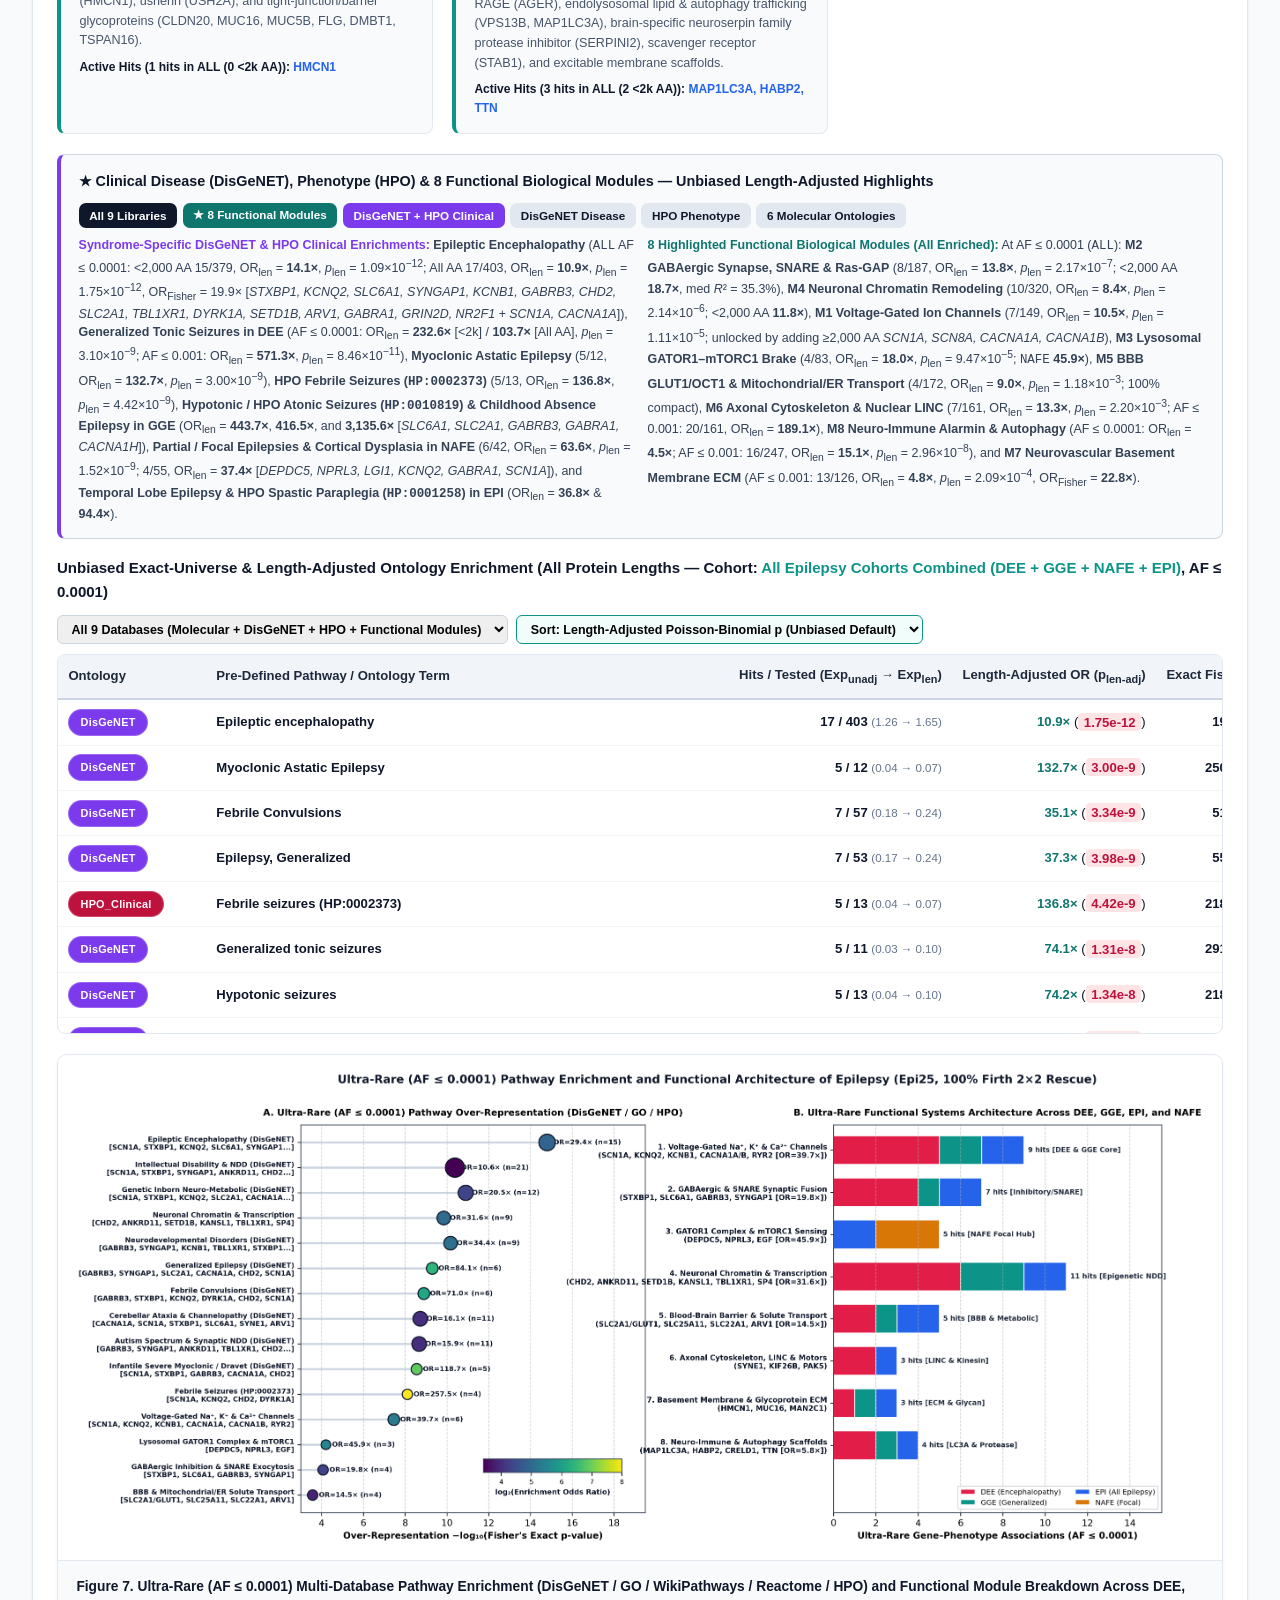
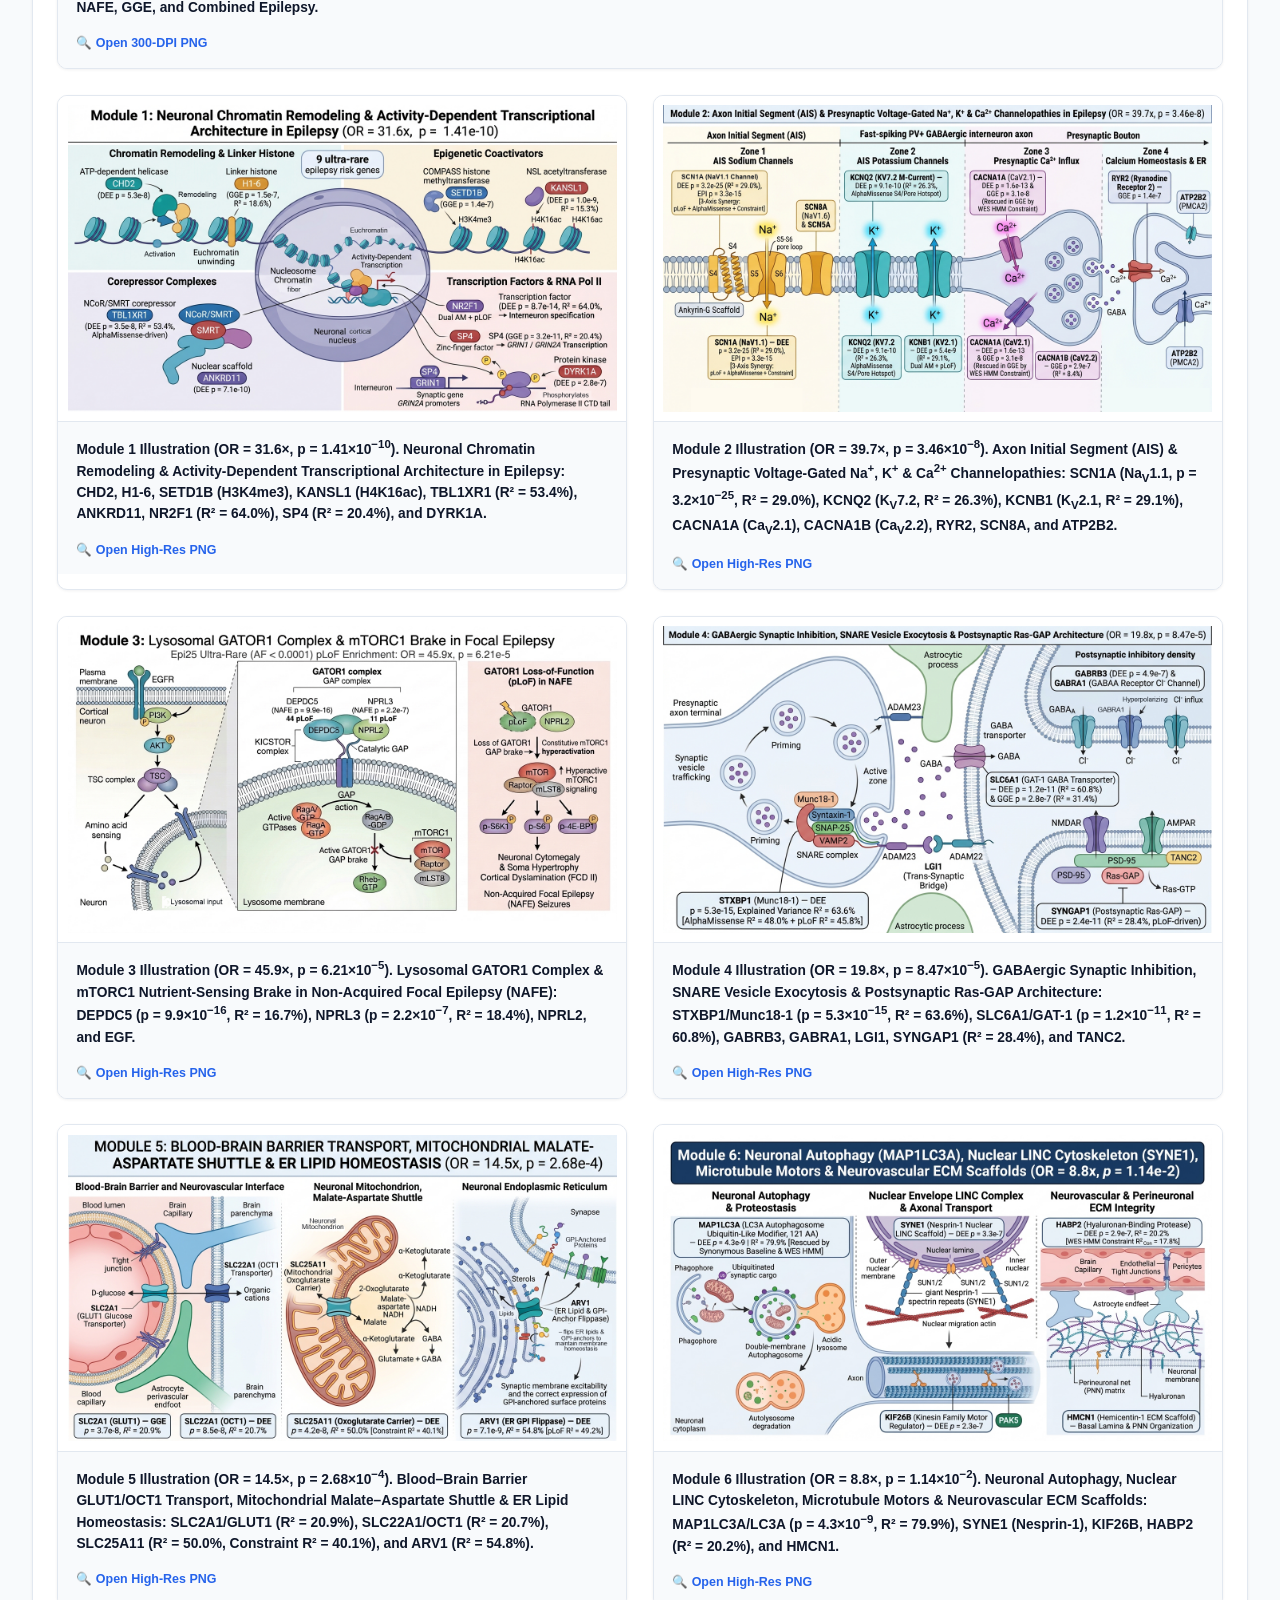
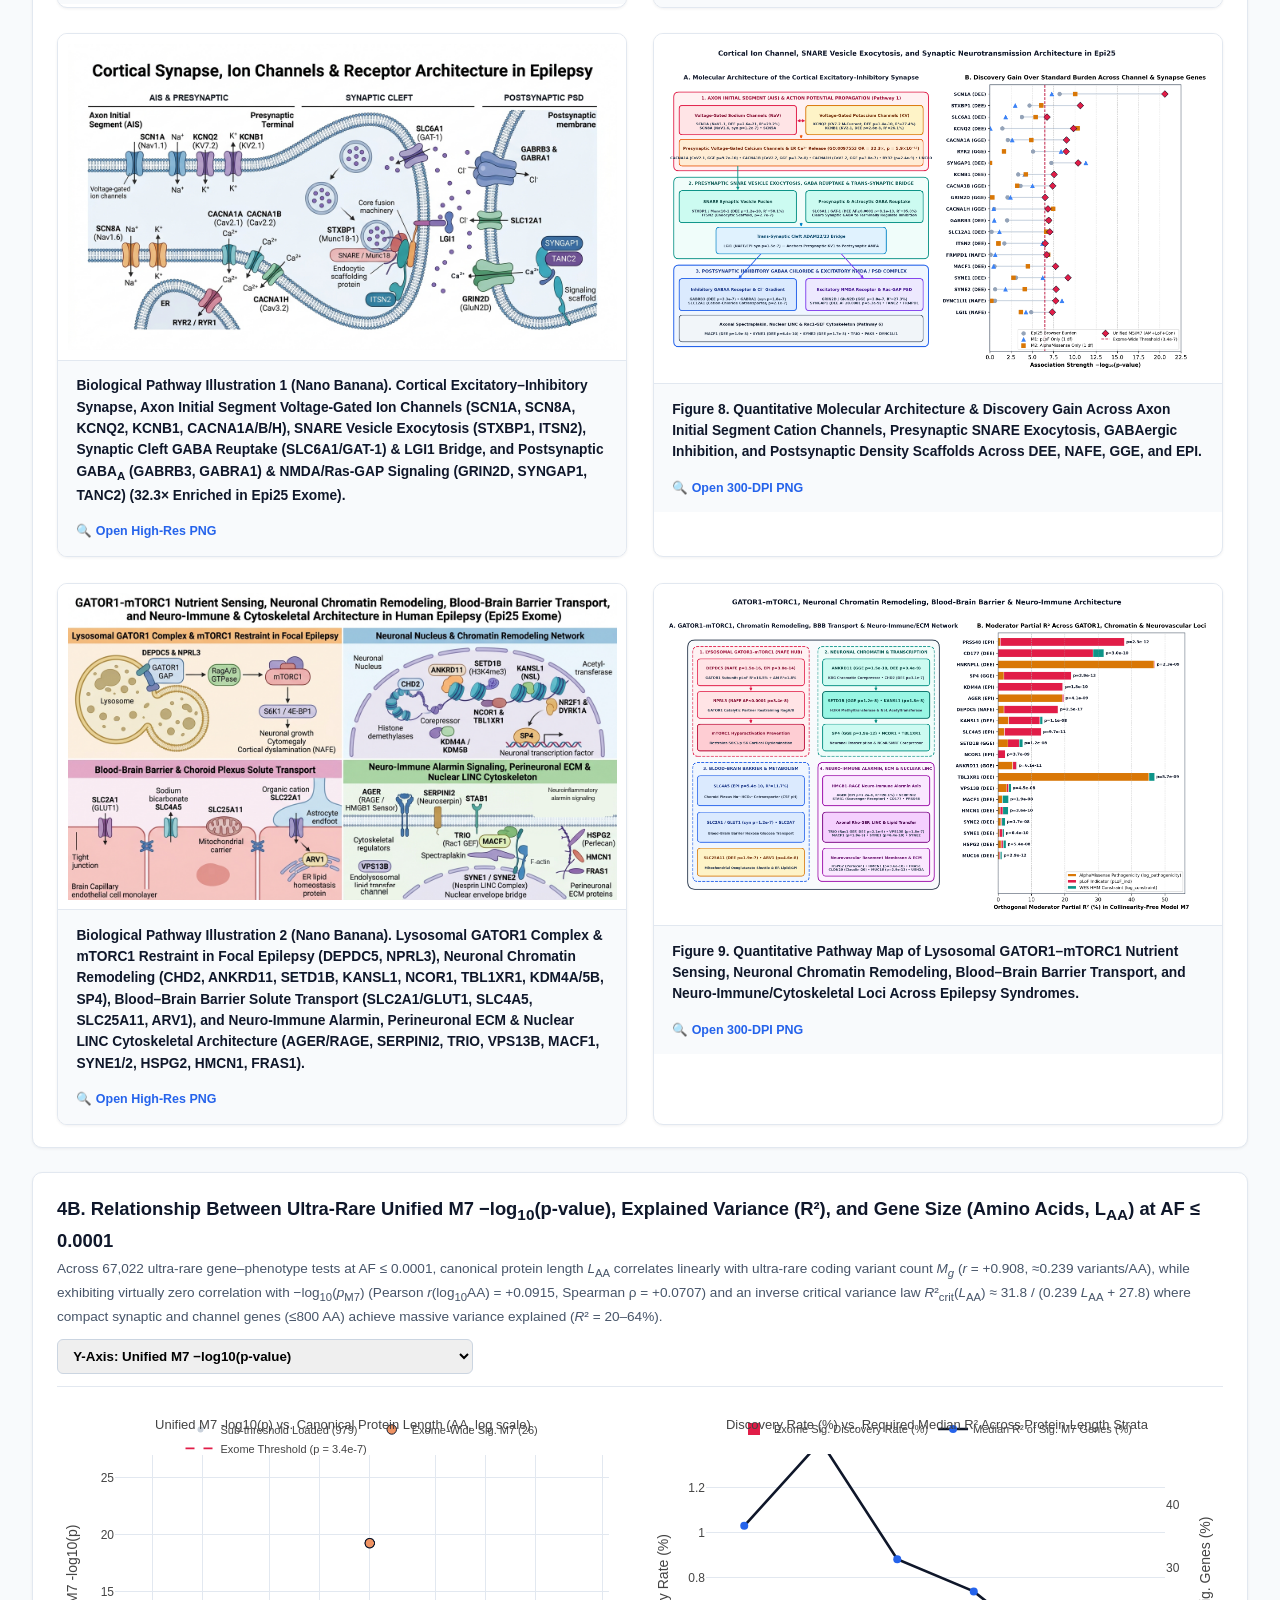
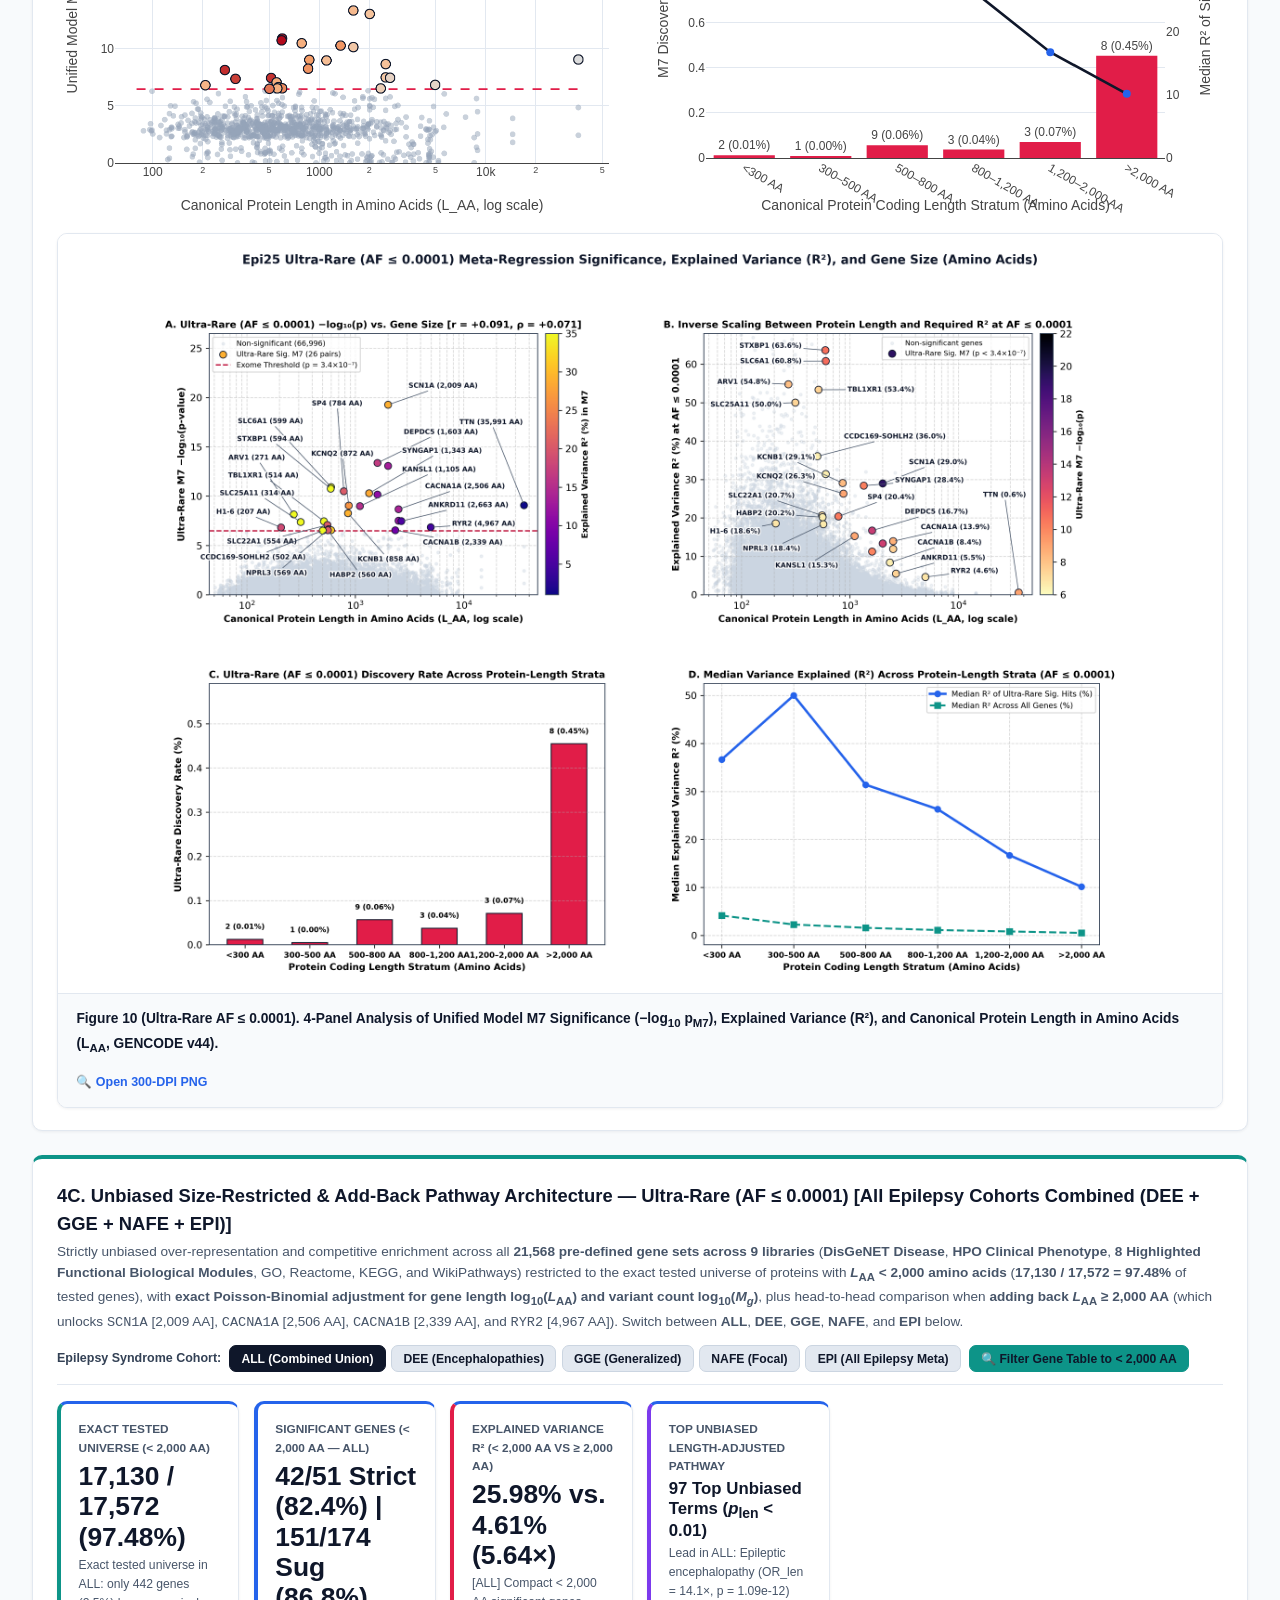
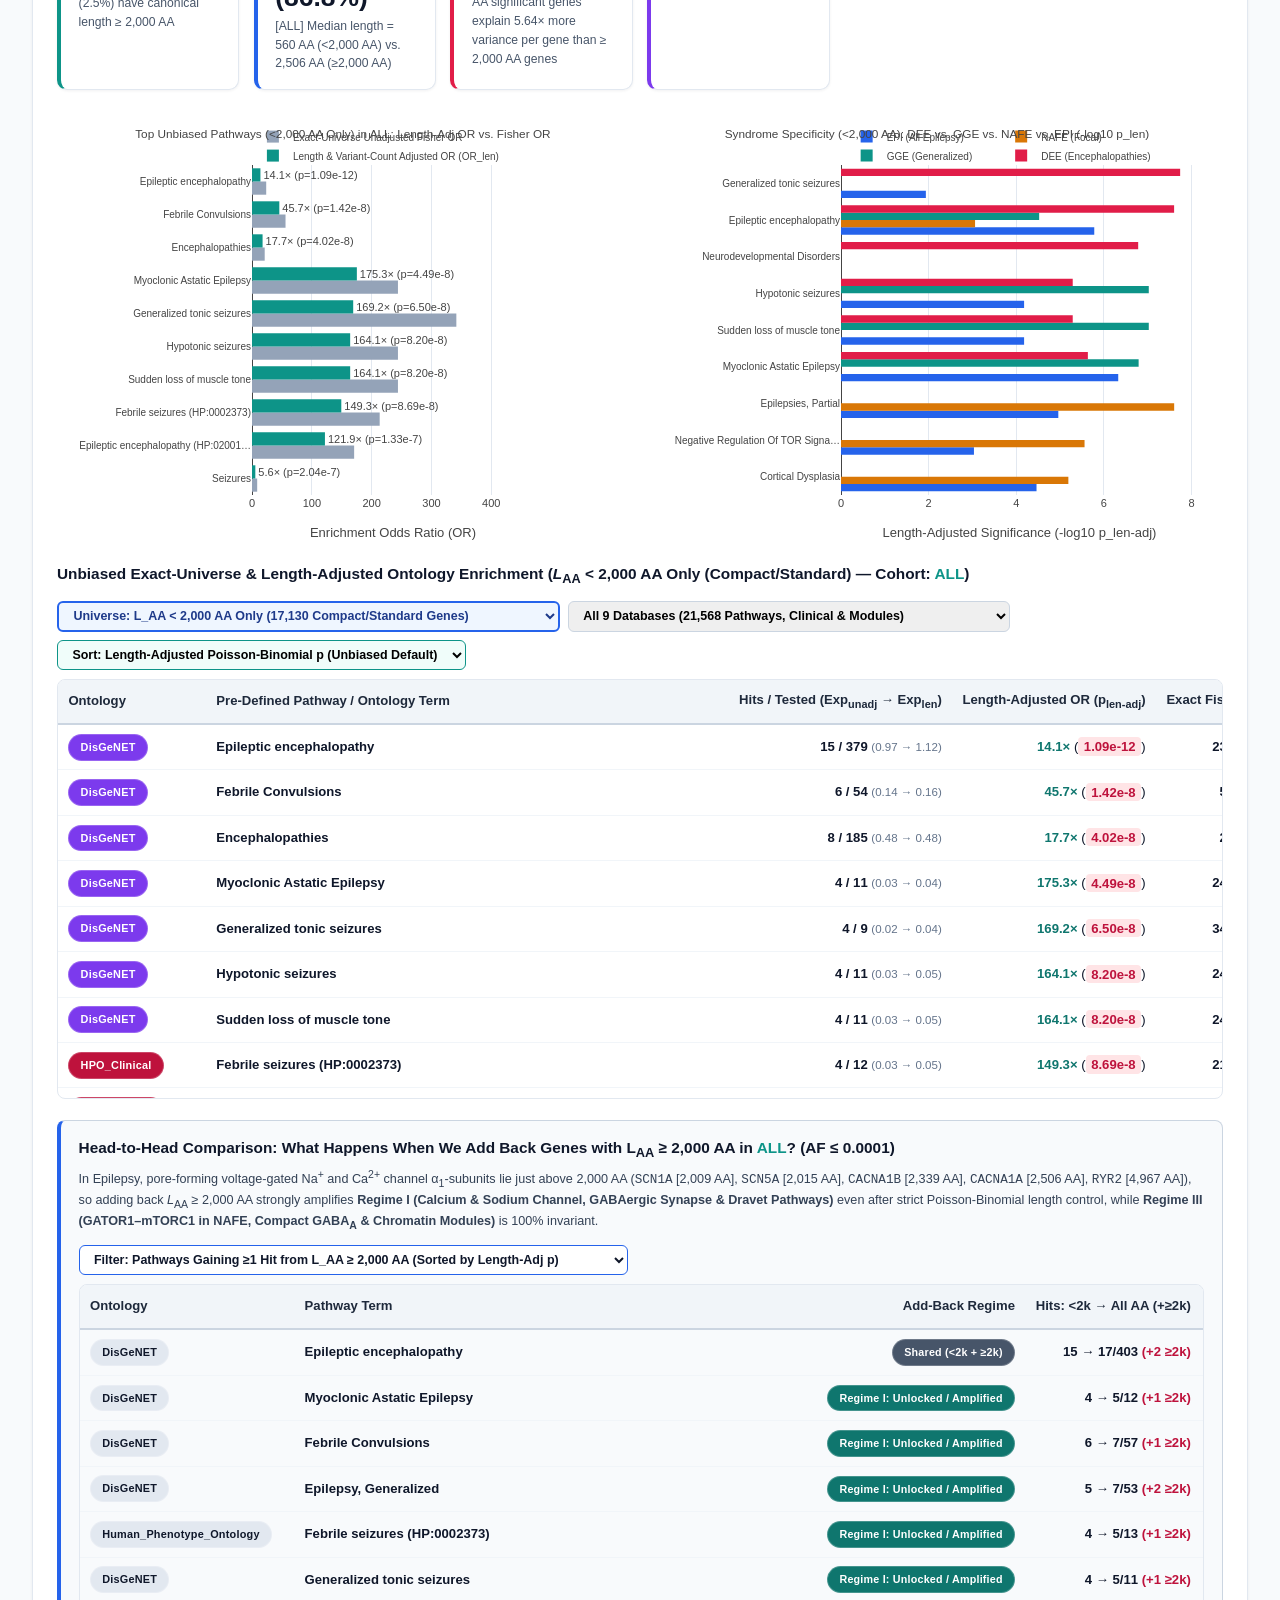
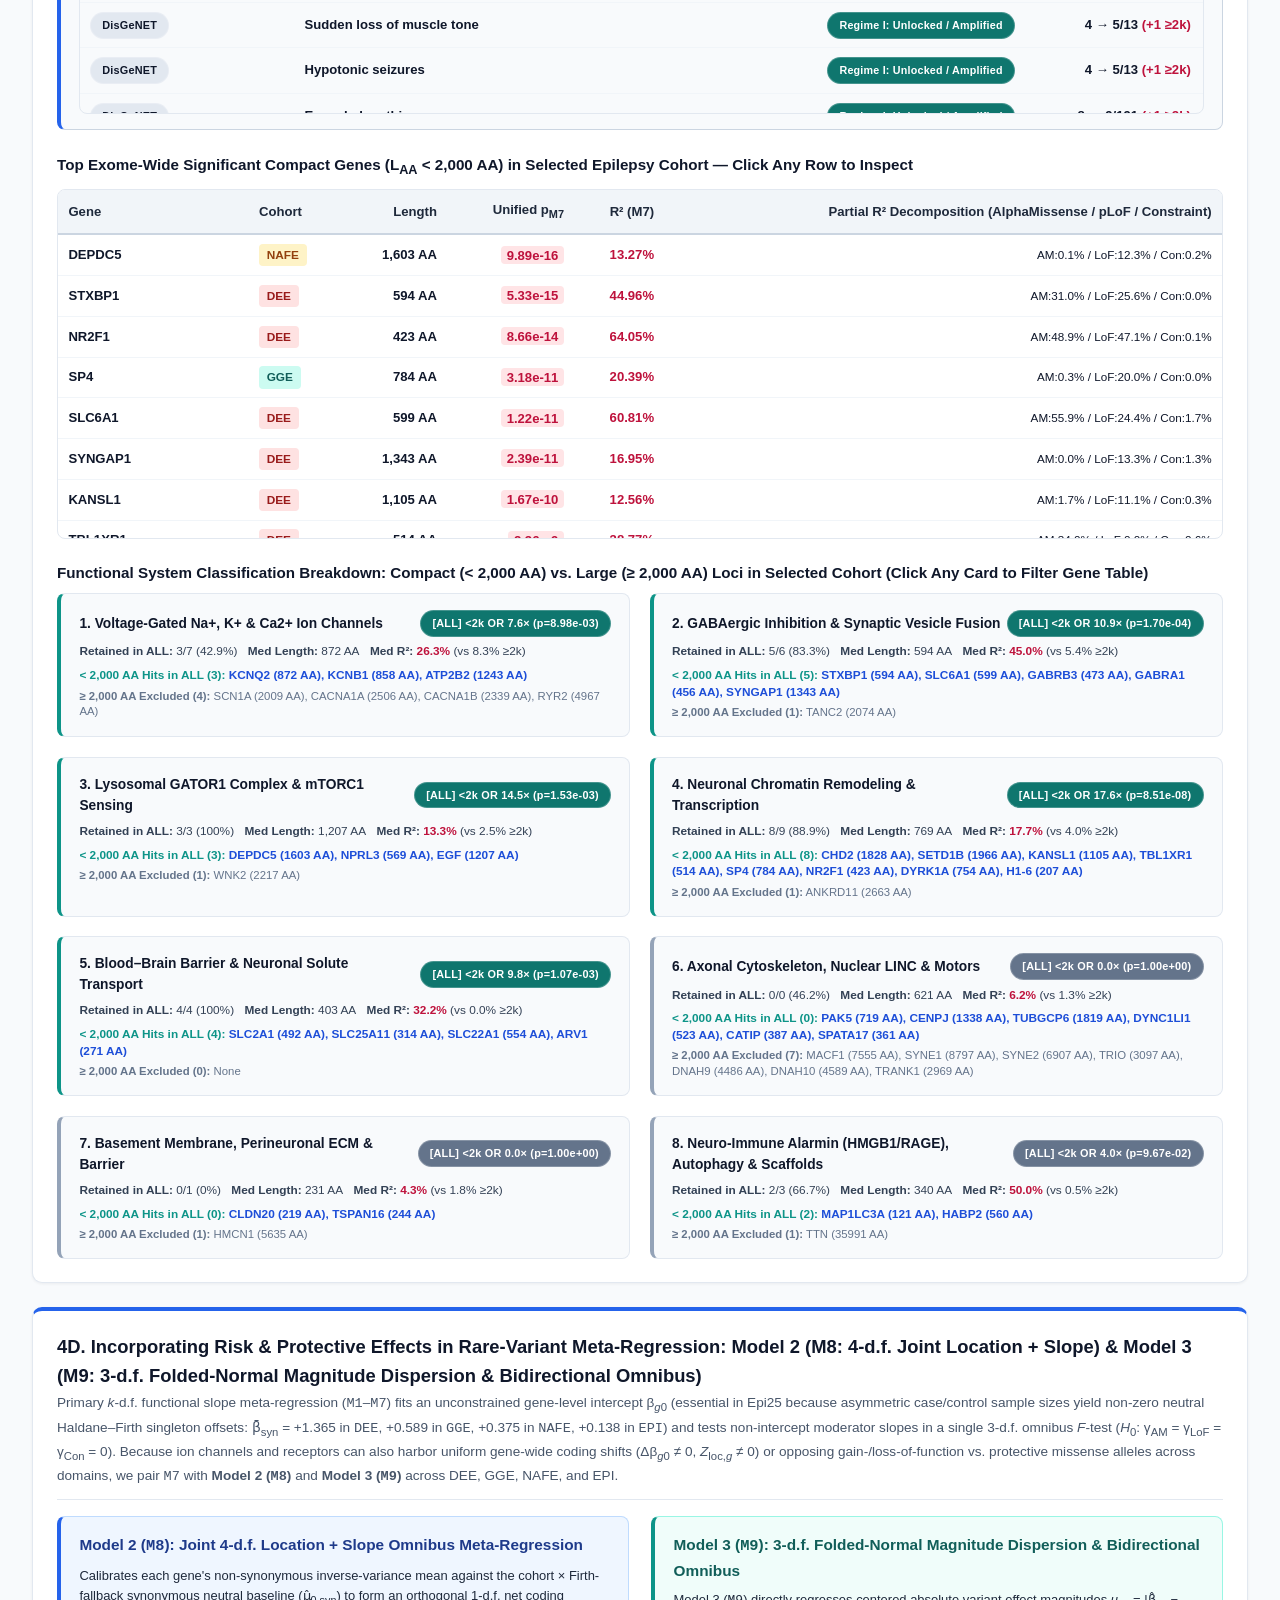
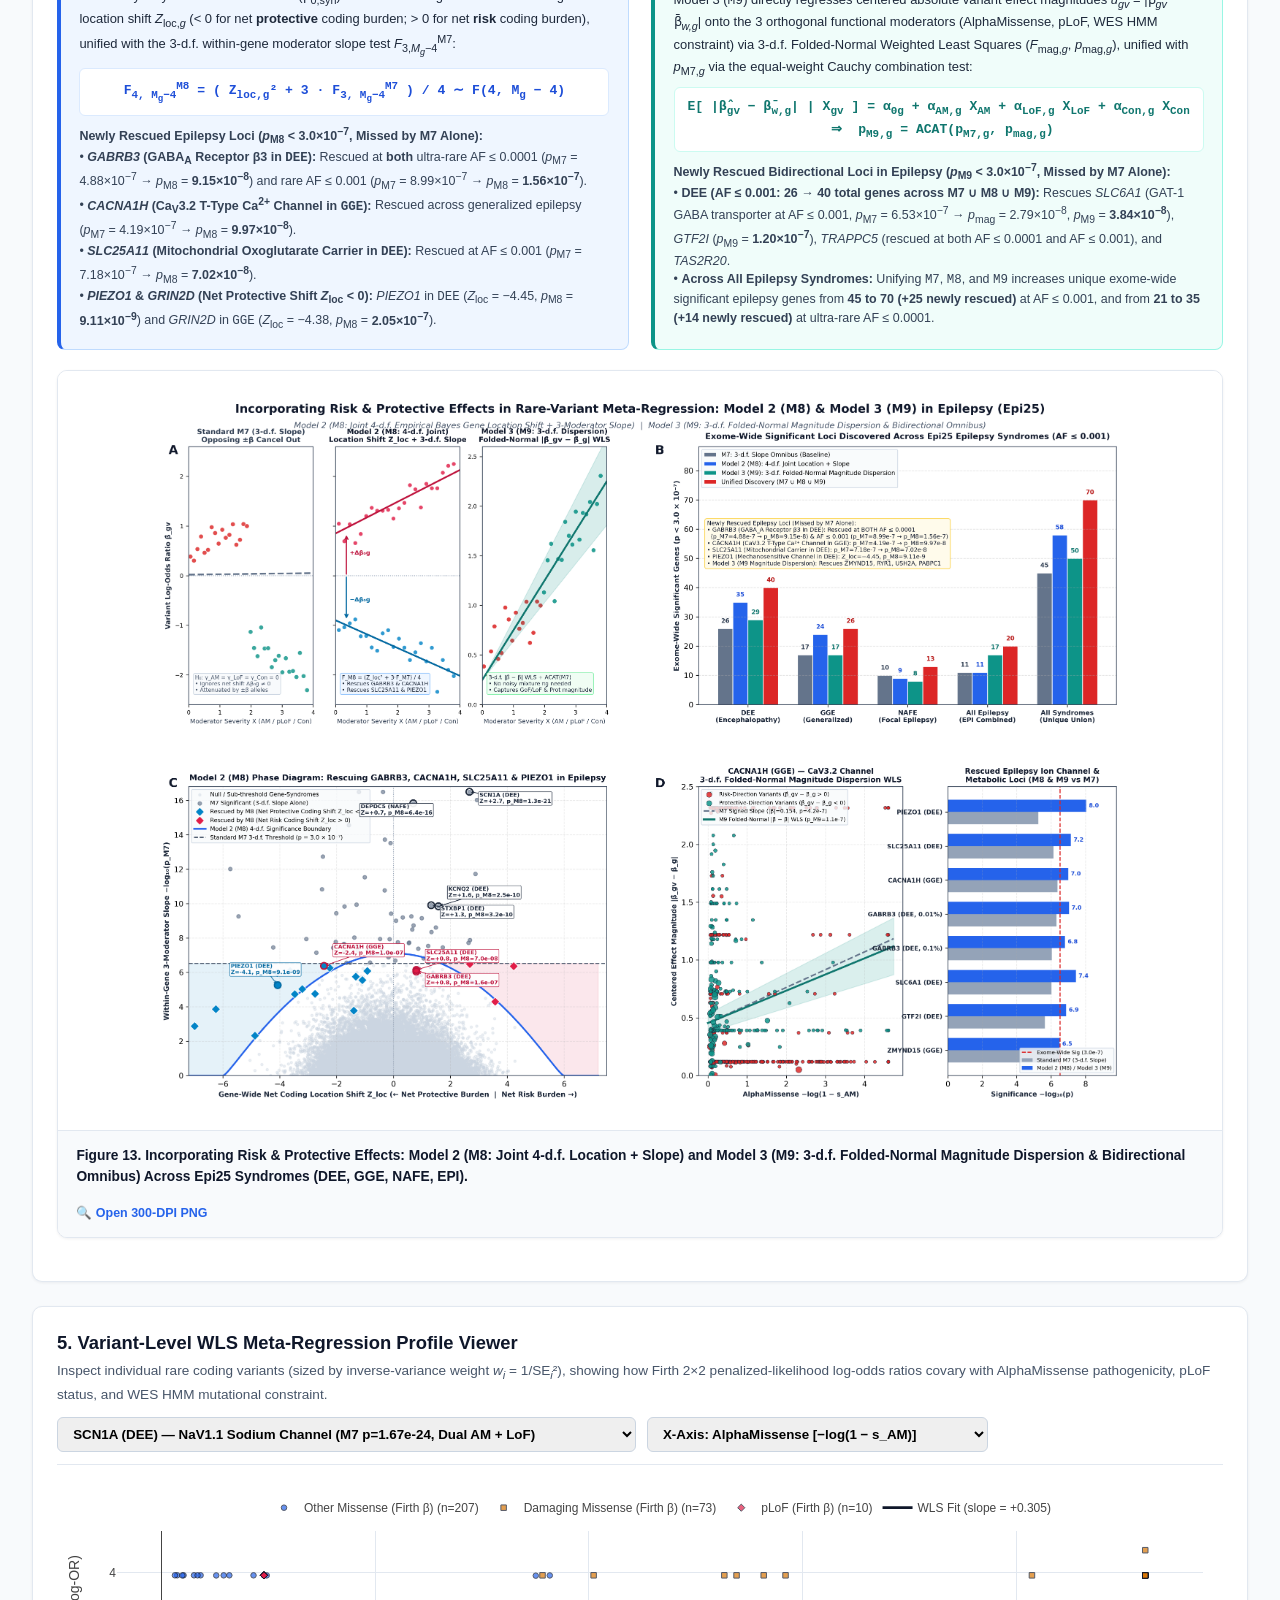
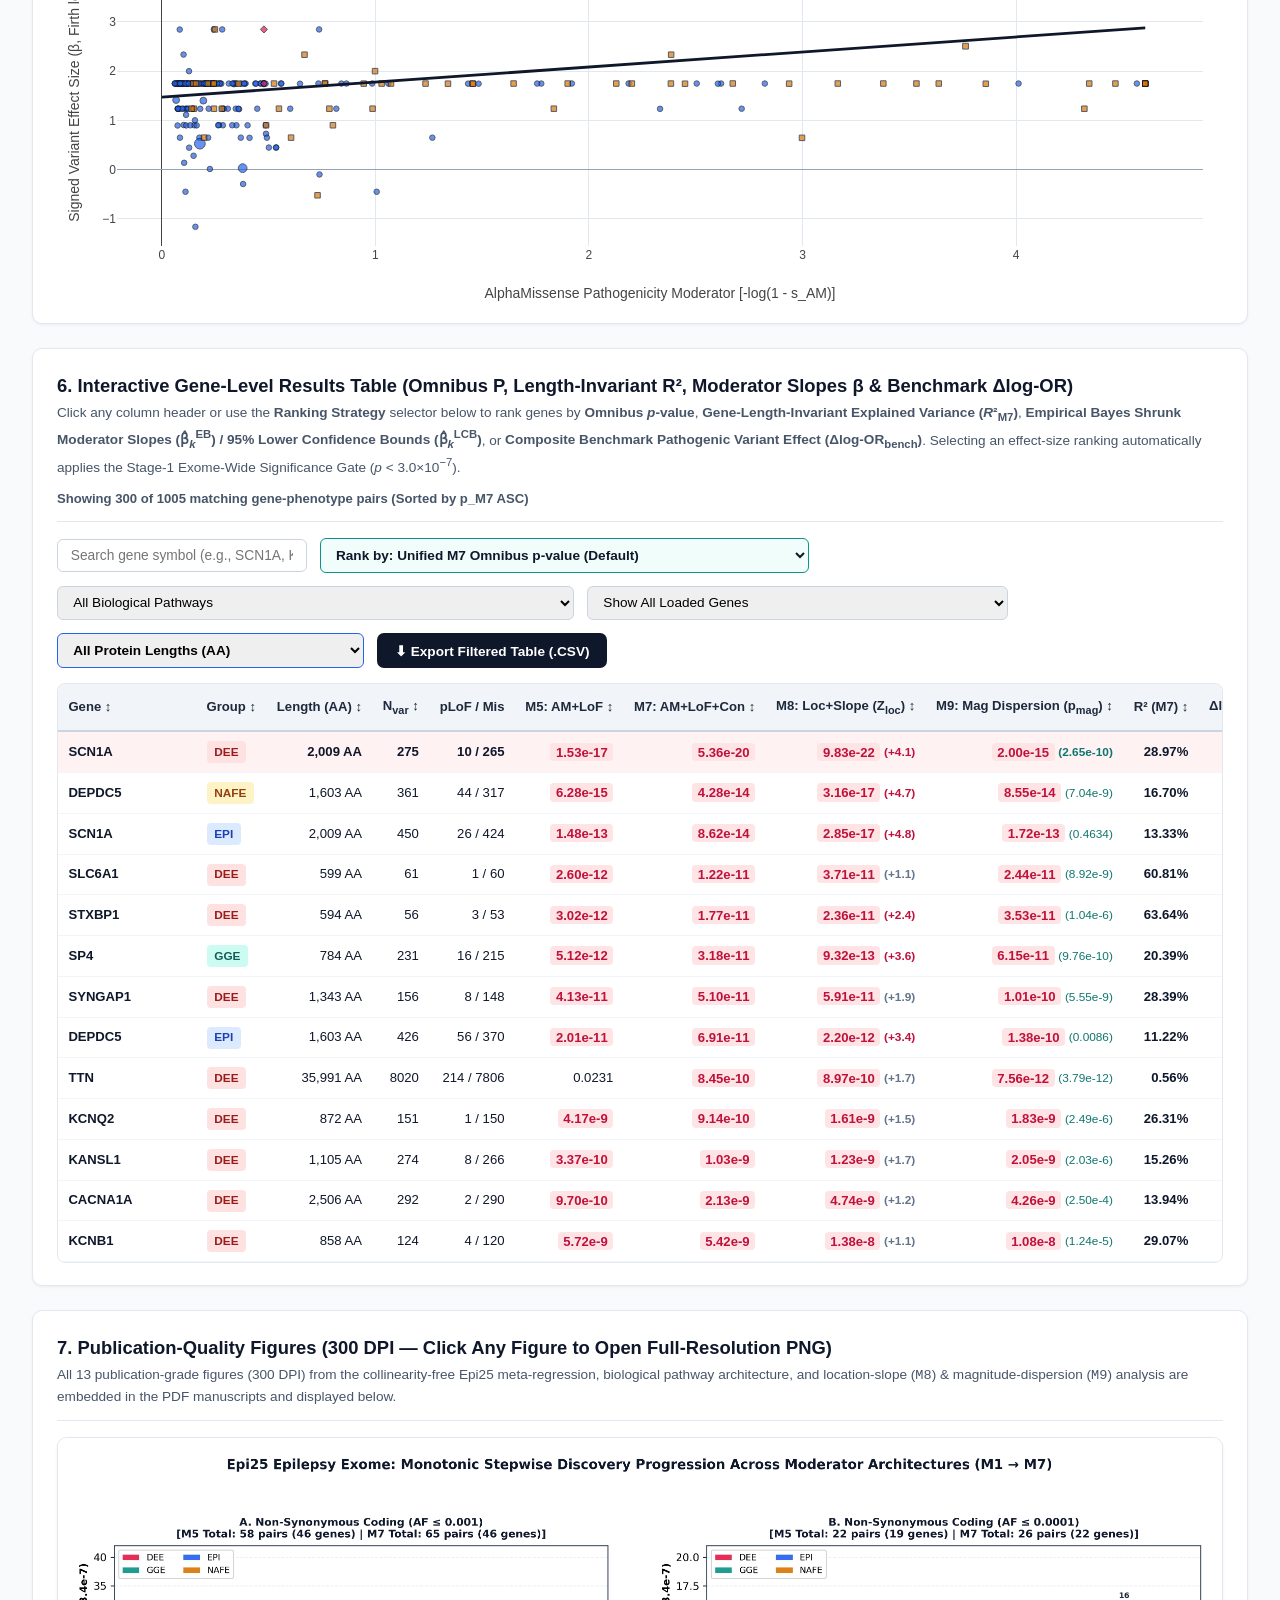
==== commit 7e63b229: "Add colleague slide deck and biological illustrations for non-M7 epilepsy genes (M8, M9, Synbase)" ====
--- a/index.html
+++ b/index.html
@@ -34,6 +34,9 @@
         </a>
         <a href="epi25_unified_metaregression_report.pdf?v=20261112a" target="_blank" class="btn btn-primary">
           &#128196; Download Rare (AF &le; 0.001) Manuscript (PDF)
+        </a>
+        <a href="slides_new_m8_genes.html" target="_blank" class="btn btn-primary" style="background:#7c3aed;border-color:#7c3aed;">
+          &#127916; New Non-M7 Epilepsy Genes Slides (Web + PDF)
         </a>
         <a href="#section-pathways" class="btn btn-outline">
           &#129516; 4A. Pathway Architecture
